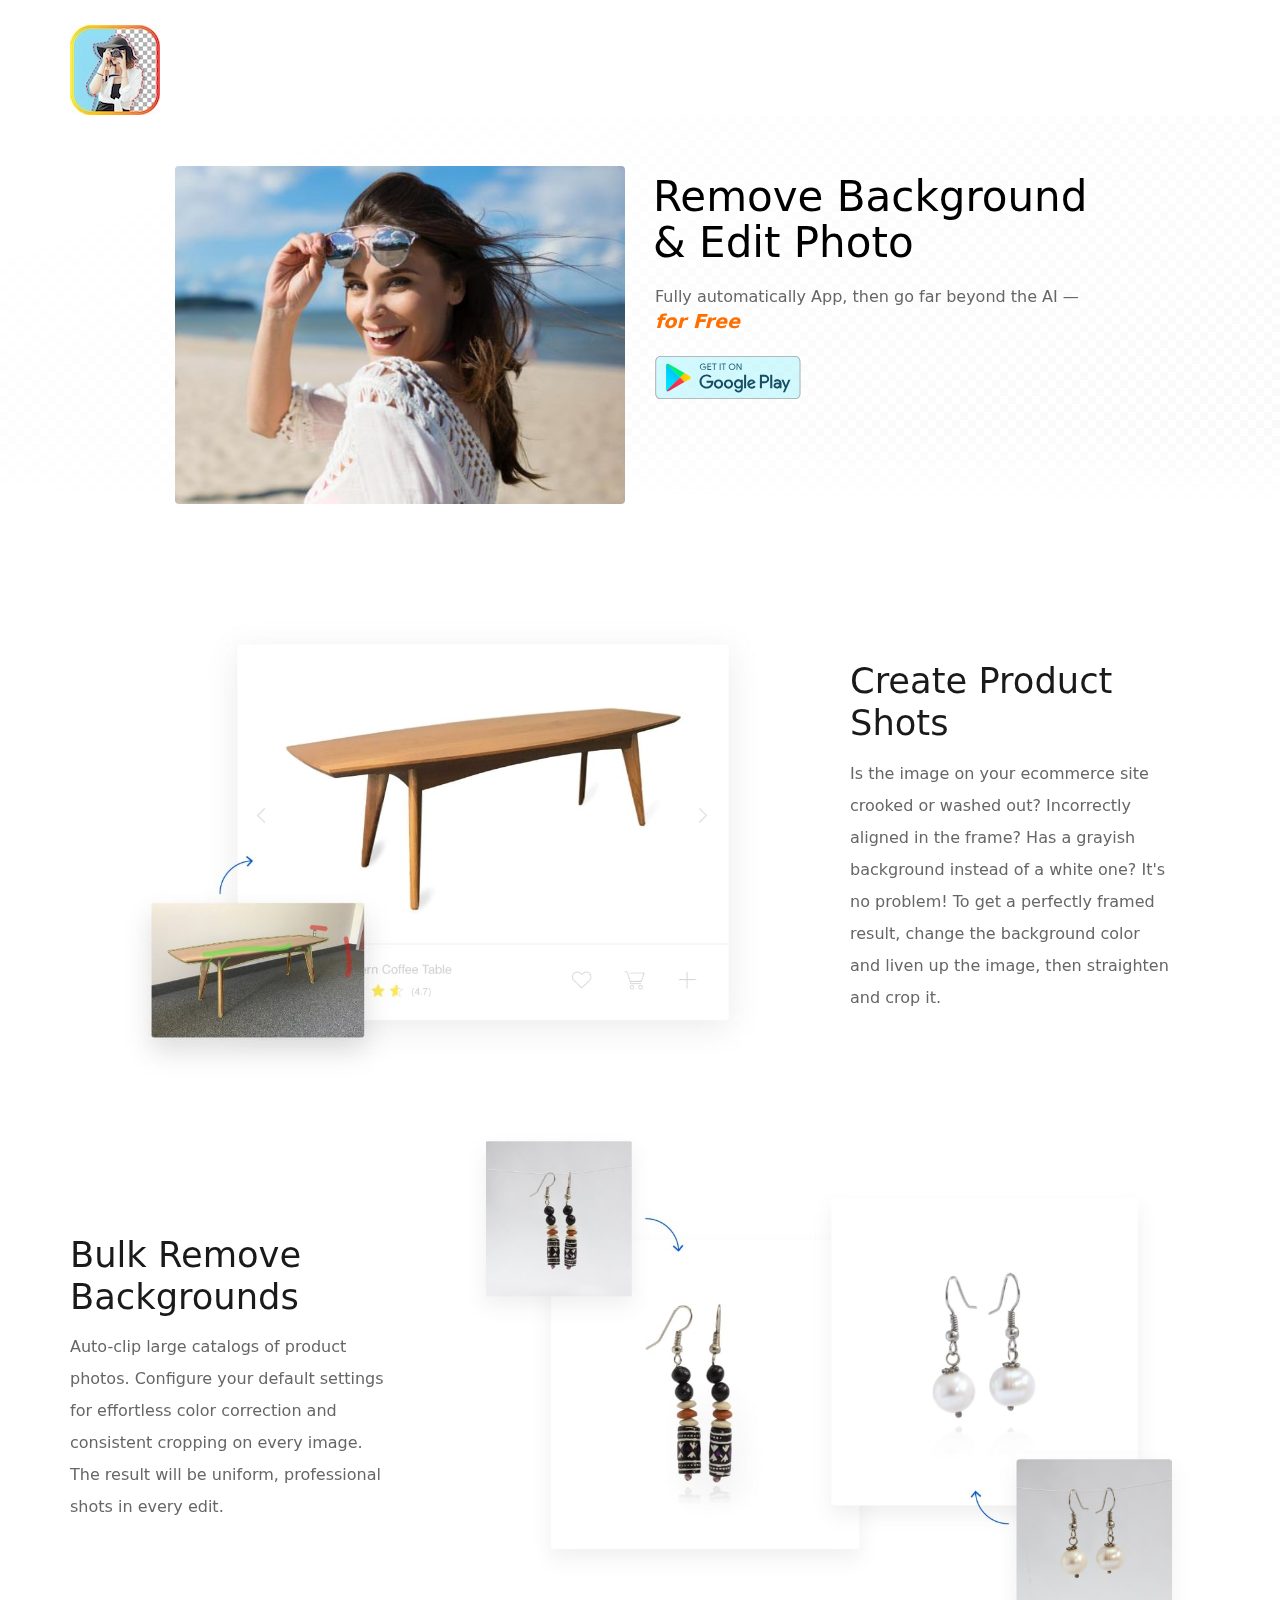
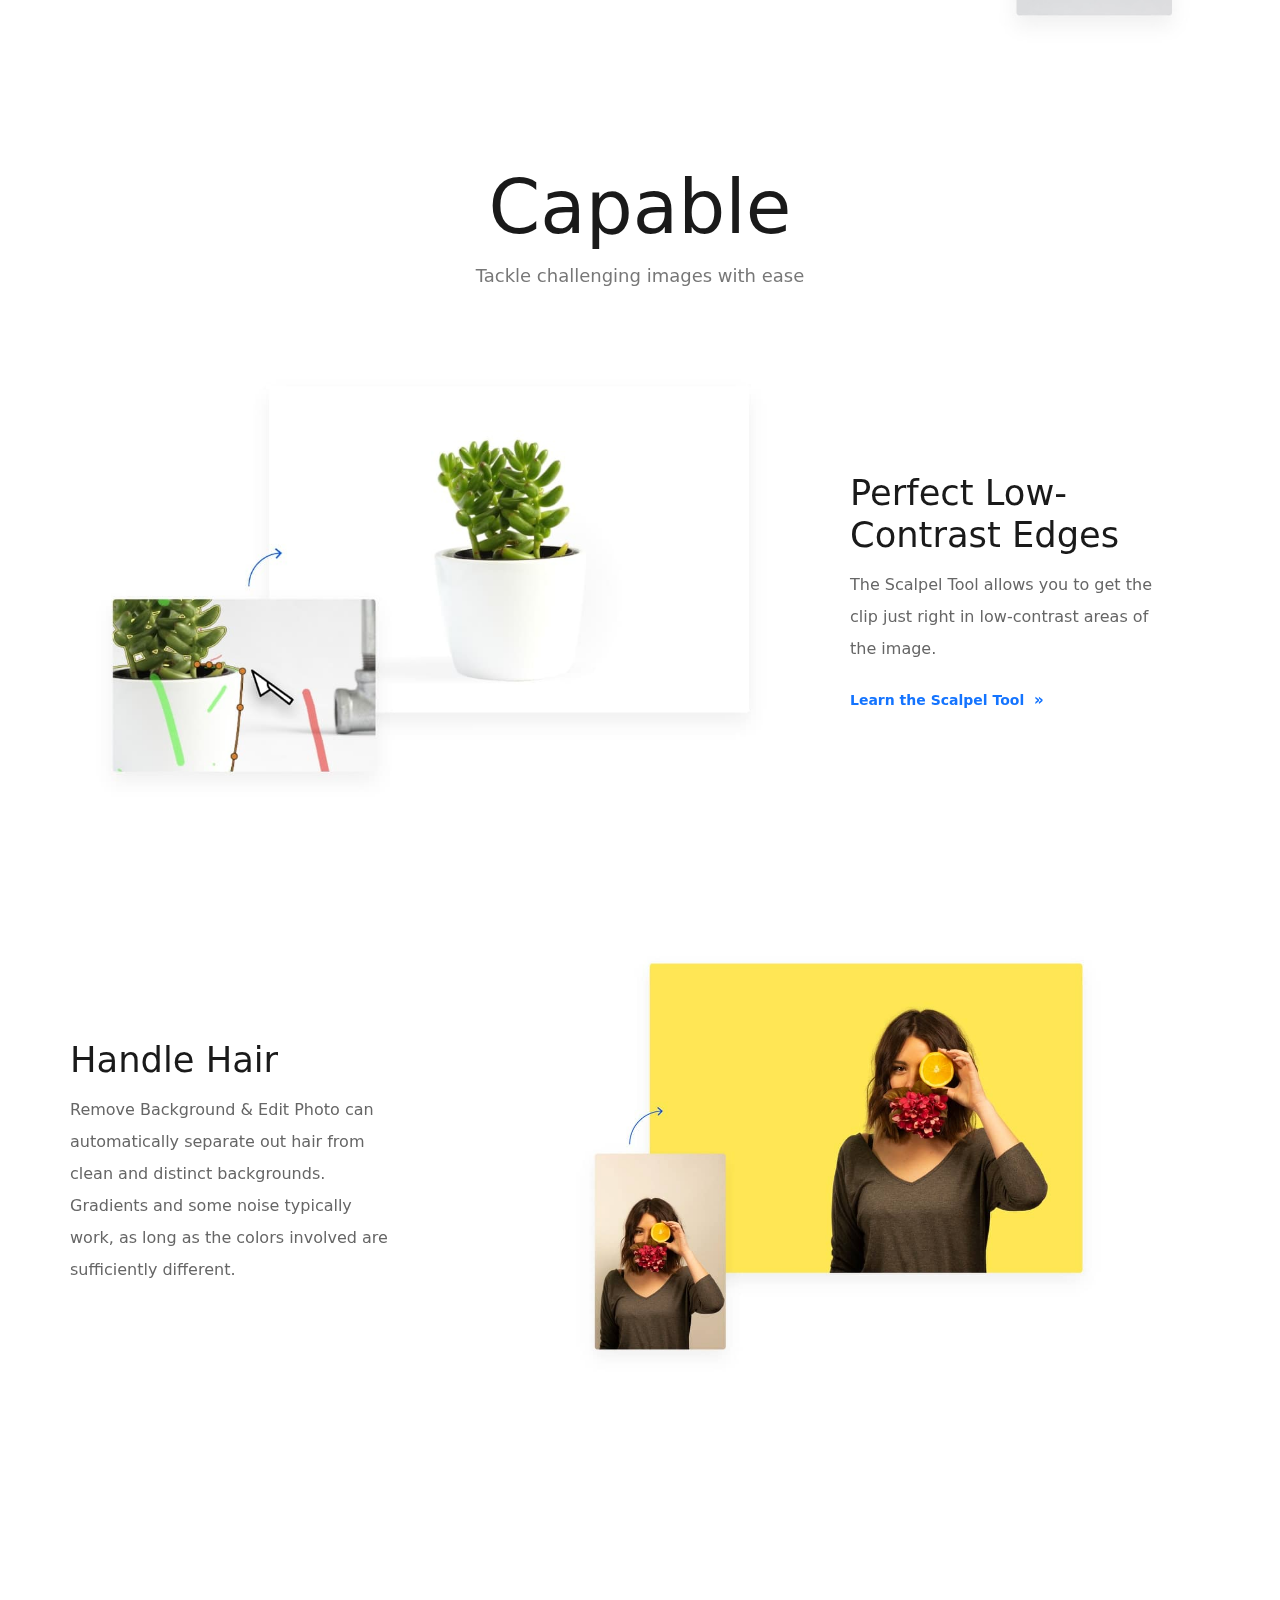
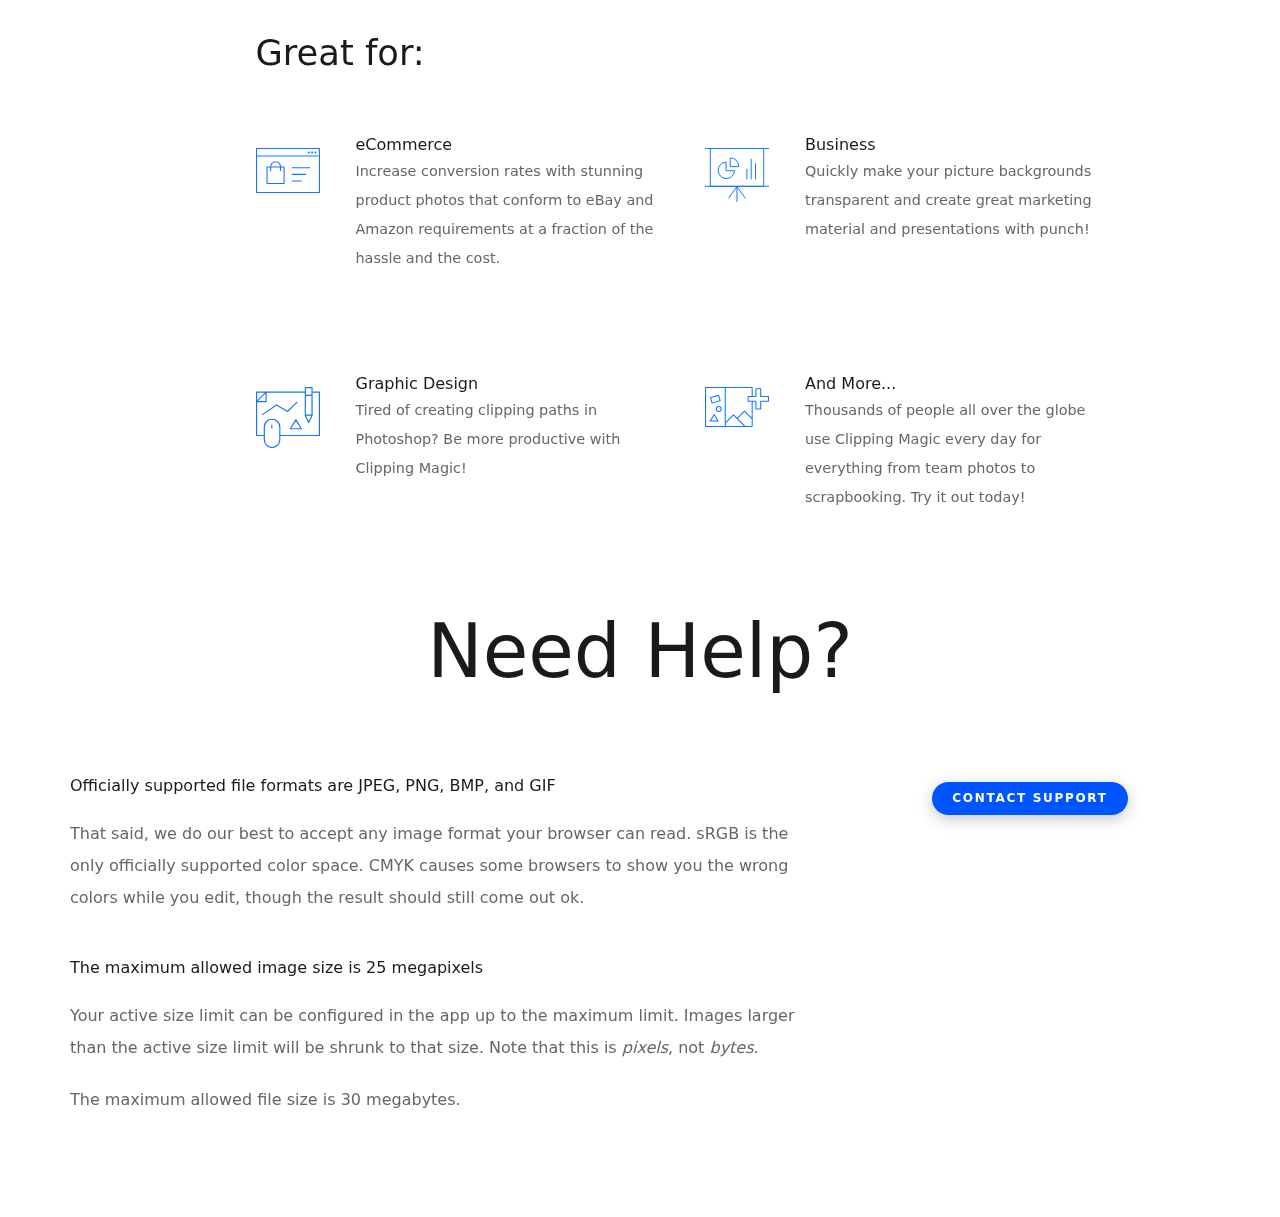
==== index.html @ 2e558450 "Merge branch 'main' into develop" ====
<!DOCTYPE html>
<html lang='en'>

<head>
	<meta charset="utf-8">

	<link rel="stylesheet" type="text/css" href="p/assets/all_1f2a49bfbda01e47bc4203880d5a41eb.css">
	<script type="text/javascript">
		var __jqdeferred = []; function $(a) { __jqdeferred.push(a); }
	</script>

	<script type="text/javascript">
		var Globals = { "s3_url": "https:\/\/d5nunyagcicgy.cloudfront.net\/", "s3_backup_url": "https:\/\/s3.amazonaws.com\/fs.clippingmagic.com\/", "BackgroundColors": ["rgba(255,255,255,0.000000)", "rgba(255,255,255,1.000000)", "rgba(0,0,0,1.000000)", "rgba(153,61,61,1.000000)", "rgba(153,98,61,1.000000)", "rgba(153,135,61,1.000000)", "rgba(135,153,61,1.000000)", "rgba(61,153,61,1.000000)", "rgba(61,153,135,1.000000)", "rgba(61,134,153,1.000000)", "rgba(61,98,153,1.000000)", "rgba(98,61,153,1.000000)", "rgba(134,61,153,1.000000)", "rgba(160,160,160,1.000000)", "rgba(255,0,0,1.000000)", "rgba(255,102,0,1.000000)", "rgba(255,217,64,1.000000)", "rgba(195,239,16,1.000000)", "rgba(14,241,14,1.000000)", "rgba(9,246,199,1.000000)", "rgba(0,204,255,1.000000)", "rgba(0,102,255,1.000000)", "rgba(102,0,255,1.000000)", "rgba(204,0,255,1.000000)", "rgba(224,224,224,1.000000)", "rgba(255,192,192,1.000000)", "rgba(255,217,192,1.000000)", "rgba(255,245,207,1.000000)", "rgba(240,251,195,1.000000)", "rgba(195,251,195,1.000000)", "rgba(194,252,241,1.000000)", "rgba(192,242,255,1.000000)", "rgba(192,217,255,1.000000)", "rgba(217,192,255,1.000000)", "rgba(242,192,255,1.000000)"], "BackgroundColorInts": [16777215, -1, -16777216, -6734531, -6725059, -6715587, -7890627, -12740291, -12740217, -12745063, -12754279, -10338919, -7979623, -6250336, -65536, -39424, -9920, -3936496, -15798002, -16124217, -16724737, -16750849, -10092289, -3407617, -2039584, -16192, -9792, -2609, -984125, -3933245, -3998479, -4132097, -4138497, -2506497, -868097], "Bulk": { "isUpload": false, "isApi": false, "isApiSingle": false, "useStickySettings": false, "isClip": false, "isIframe": false, "ClipImages": [], "MinId": 0, "State": "" }, "targetOrigin": "*", "webWorkers": { "perspectiveshadow_js": "https:\/\/d5nunyagcicgy.cloudfront.net\/p\/assets\/m\/PerspectiveShadow.min_8ab0fe4a28194d8d3868f0c8b3b554b0.js" }, "isDev": false, "NumPuntsWhenWorkersBusy": 2 };
	</script>
	<script src="p/assets/all_dda8fb3cdf0923692be6dd7fbccc2e03.js" type="text/javascript" defer></script>
	<script src="p/assets/m/Main.min_8d4bcfd6e57577e8a3ba4b0878e66bfa.js" type="text/javascript" defer></script>
	<link rel="icon" type="image/x-icon" href="p/assets/images/LogoCompany.png">	
	<meta http-equiv="X-UA-Compatible" content="IE=edge">
	<meta name="viewport" content="width=device-width, initial-scale=1">
	<meta name="apple-mobile-web-app-capable" content="yes">
	<meta name="mobile-web-app-capable" content="yes">
	<meta name="apple-mobile-web-app-status-bar-style" content="black-translucent">
	<meta name="apple-mobile-web-app-title" content="Remove Background & Edit Photo">
	


	<meta name="p:domain_verify" content="cc652cf49ce1943550001c7b7cfe2652">
	<script type="text/javascript">
		(function (i, s, o, g, r, a, m) {
			i['GoogleAnalyticsObject'] = r; i[r] = i[r] || function () {
				(i[r].q = i[r].q || []).push(arguments)
			}, i[r].l = 1 * new Date(); a = s.createElement(o),
				m = s.getElementsByTagName(o)[0]; a.async = 1; a.src = g; m.parentNode.insertBefore(a, m)
		})(window, document, 'script', '//www.google-analytics.com/analytics.js', 'ga');

		ga('create', 'UA-1558567-13', 'auto');
		ga('set', 'anonymizeIp', true); ga('send', 'pageview'); 
	</script>

	<script type="text/javascript">
		var GlobalsEx = { "stickySettings": "", "defaultBulkDownloadMode": "BulkDownloadModeSingle", "hasCreditsLeft": false, "Bulk_isAllowed": false, "showTutorial": true, "showGuides": true, "hasSavedMask": false, "hideBottomToolbar": false }; var I18nPhrases = { "Enable": "Enable", "Failed to send message to worker.": "Failed to send message to worker.", "{0} object": "{0} object", "Unable to connect to the worker. Is your firewall or proxy blocking WebSockets?": "Unable to connect to the worker. Is your firewall or proxy blocking WebSockets?", "Bottom": "Bottom", "Terribly sorry, but your browser appears to be missing key feature(s) required to use this website:": "Terribly sorry, but your browser appears to be missing key feature(s) required to use this website:", "On": "On", "Lossy": "Lossy", "levels adjusted": "levels adjusted", "Pasted something that wasn't an image or URL?": "Pasted something that wasn't an image or URL?", "opaque background": "opaque background", "Unsupported Browser": "Unsupported Browser", "Failed to parse JSON response.": "Failed to parse JSON response.", "locked aspect ratio: {0}": "locked aspect ratio: {0}", "Dropped a non-file input": "Dropped a non-file input", "Unknown image - it may have been deleted, or you may not have the necessary credentials to access it": "Unknown image - it may have been deleted, or you may not have the necessary credentials to access it", "Disable": "Disable", "quality level {0}": "quality level {0}", "Please log in to copy\/paste masks.": "Please log in to copy\/paste masks.", "fit to result": "fit to result", "Please try the latest version of one of these browsers instead: <b>{0}, {1}, {2}, {3}<\/b>.": "Please try the latest version of one of these browsers instead: <b>{0}, {1}, {2}, {3}<\/b>.", "Already queued, ignored": "Already queued, ignored", "Pixels": "Pixels", "Auto": "Auto", "Rename image to:": "Rename image to:", "Small": "Small", "Error": "Error", "{0} margin": "{0} margin", "Please try again, or try another image.": "Please try again, or try another image.", "Couldn't read the file": "Couldn't read the file", "Large": "Large", "Uploading...": "Uploading...", "Off": "Off", "Enabled": "Enabled", "white balance": "white balance", "Failed to read image file with name: \"{0}\", and type: \"{1}\".": "Failed to read image file with name: \"{0}\", and type: \"{1}\".", "enabled": "enabled", "fixed size: {0}": "fixed size: {0}", "Ignore": "Ignore", "temperature": "temperature", "default color space": "default color space", "Retry": "Retry", "Top": "Top", "Uploading... {0}": "Uploading... {0}", "{0} ({1})": "{0} ({1})", "Unchanged": "Unchanged", "Paste should work in at least Chrome, Firefox, and Microsoft Edge.": "Paste should work in at least Chrome, Firefox, and Microsoft Edge.", "There are unsaved changes.": "There are unsaved changes.", "Picked a non-file input": "Picked a non-file input", "Please enter the image URL to upload:": "Please enter the image URL to upload:", "lossy optimization": "lossy optimization", "Unexpected worker disconnection.": "Unexpected worker disconnection.", "Failed to fetch \"{0}\"": "Failed to fetch \"{0}\"", "levels not adjusted": "levels not adjusted", "Unconstrained": "Unconstrained", "color cast removal": "color cast removal", "color space": "color space", "rotated {0}&deg;": "rotated {0}&deg;", "Please subscribe to a Bulk Clipping plan first, thanks!": "Please subscribe to a Bulk Clipping plan first, thanks!", "Original + Marks": "Original + Marks", "Aspect Ratio": "Aspect Ratio", "Download server closed connection prematurely.": "Download server closed connection prematurely.", "{0} enabled": "{0} enabled", "{0} disabled": "{0} disabled", "Ok": "Ok", "no oval shadows": "no oval shadows", "Medium": "Medium", "Workers overloaded. Additional workers are being spawned - they should be online in a couple of minutes.": "Workers overloaded. Additional workers are being spawned - they should be online in a couple of minutes.", "Terribly sorry, but the request failed.": "Terribly sorry, but the request failed.", "{0} blur radius": "{0} blur radius", "Terribly sorry, it seems like your browser doesn't fully support pasting of images yet?": "Terribly sorry, it seems like your browser doesn't fully support pasting of images yet?", "{0} height": "{0} height", "Uploading original image": "Uploading original image", "{0} offset": "{0} offset", "{0} opacity": "{0} opacity", "Terribly sorry, but an unrecoverable server error has occurred:": "Terribly sorry, but an unrecoverable server error has occurred:", "Retrying now...": "Retrying now...", "Tight": "Tight", "unconstrained": "unconstrained", "{0} opacity scale": "{0} opacity scale", "Smart": "Smart", "Uploading thumbnail": "Uploading thumbnail", "{0} \/ {1} left": "{0} \/ {1} left", "Connect to worker": "Connect to worker", "manual crop": "manual crop", "Storing Copied Mask": "Storing Copied Mask", "Pending...": "Pending...", "Sorry, failed to save your sticky settings:": "Sorry, failed to save your sticky settings:", "{0} {0,plural,one{megapixel}other{megapixels}}": "{0} {0,plural,one{megapixel}other{megapixels}}", "None": "None", "Target Size": "Target Size", "not web optimized": "not web optimized", "disabled": "disabled", "Lossless": "Lossless", "transparent background": "transparent background", "Saving edits": "Saving edits", "default DPI": "default DPI", "Pad": "Pad", "1 oval shadow": "1 oval shadow", "Fixed": "Fixed", "oval shadows": "oval shadows", "Result": "Result", "Result (PNG)": "Result (PNG)", "Timeout or worker termination": "Timeout or worker termination", "Please verify your network connection.": "Please verify your network connection.", "Result (JPEG)": "Result (JPEG)", "Custom": "Custom", "{0} shadows": "{0} shadows", "lossless optimization": "lossless optimization", "{0} alignment": "{0} alignment", "Local": "Local", "Failed to connect to the server.": "Failed to connect to the server.", "Retrying in {0} {0,plural,one{second}other{seconds}}...": "Retrying in {0} {0,plural,one{second}other{seconds}}...", "Task": "Task", "{0} blur scale": "{0} blur scale", "Middle": "Middle", "Please pick a file smaller than {0} {0,plural,one{byte}other{bytes}}.": "Please pick a file smaller than {0} {0,plural,one{byte}other{bytes}}.", "Preview": "Preview", "Percent": "Percent", "The file is too large to upload.": "The file is too large to upload.", "Pasted a non-file input": "Pasted a non-file input", "Please try again and let us know if the error persists!": "Please try again and let us know if the error persists!", "Duplicate": "Duplicate", "web optimized": "web optimized", "Original": "Original" };
	</script>
	<title>Remove Background & Edit Photo</title>
	<meta name="description"
		content="Remove background from image 100% automatically — Smart Clip Editor — Crop, rotate, fix colors, add shadows &amp; reflections — for Free">
	<link rel="alternate" hreflang="en" href="">
	<link rel="alternate" hreflang="de" href="https://de.clippingmagic.com/">
	<link rel="alternate" hreflang="es" href="https://es.clippingmagic.com/">
	<link rel="alternate" hreflang="fr" href="https://fr.clippingmagic.com/">
	<link rel="alternate" hreflang="hi" href="https://hi.clippingmagic.com/">
	<link rel="alternate" hreflang="id" href="https://id.clippingmagic.com/">
	<link rel="alternate" hreflang="it" href="https://it.clippingmagic.com/">
	<link rel="alternate" hreflang="ja" href="https://ja.clippingmagic.com/">
	<link rel="alternate" hreflang="ko" href="https://ko.clippingmagic.com/">
	<link rel="alternate" hreflang="pl" href="https://pl.clippingmagic.com/">
	<link rel="alternate" hreflang="pt" href="https://pt.clippingmagic.com/">
	<link rel="alternate" hreflang="ru" href="https://ru.clippingmagic.com/">
	<link rel="alternate" hreflang="th" href="https://th.clippingmagic.com/">
	<link rel="alternate" hreflang="tr" href="https://tr.clippingmagic.com/">
	<link rel="alternate" hreflang="vi" href="https://vi.clippingmagic.com/">
	<link rel="alternate" hreflang="zh-Hans" href="https://zh.clippingmagic.com/">
	<link rel="alternate" hreflang="zh-Hant" href="https://tw.clippingmagic.com/">
	<script type="text/javascript">
		var GlobalsShared = { "locale": "en-US", "localeQueryParameter": "lc" };
	</script>
	<!-- clipper-->
</head>

<body id="main">
		<nav class="ClipperNav-nav_container">
		
		<div class="container">
			<div class="ClipperNav-top_container">
				<div class="ClipperNav-nav_chunk">
					<img src="/p/assets/images/unnamed.webp" href="" >
						
						
						<div class="Brand-LogoType-text">
							<span>Remove Background </span>&<span> Edit Photo</span>
						</div>
					</a>
				</div>
			
			</div>
			
		</div>
	</nav>
	<div class="top-section">
		<div class="container">

			<div class="row">
				<div class="col-md-12">
					<div class="alert alert-danger" style="display:none;" id="modernizr-alert">
					</div>
				</div>
			</div>
		</div>
	</div>

	<div class="top_pitch_section">
		<div class="container">
			<div class="row top_pitch_section_container">
				<div class="col-md-6">
					<div style="position: relative; border-radius: 4px; overflow: hidden;">

						<div class="responsiveImageContainer" style="padding-bottom: 75%;">
							<img src="external_assets/hero_examples/hair_beach_v391182663/result.jpeg" importance="high"
								decode="async" alt="Example of clipped image">
						</div>

						<div class="responsiveImageContainer fade-in"
							style="width: 100%; position: absolute; top: 0; left: 0; padding-bottom: 75%;"
							id="TopAnimationImage">
							<img src="external_assets/hero_examples/hair_beach_v391182663/original.jpeg"
								importance="high" decode="async" alt="Example of original image">
						</div>
					</div>
				</div>
				<div class="col-md-6">
					<div>
						<h1 class="main_title">Remove Background & Edit Photo</h1>
						<p class="main_subtitle">Fully automatically App, then go far beyond the AI — <span
								class="for_free">for Free</span></p>
					</div>
					<div>
						<div id="buttons">
							<a
							  id="download"
							  target="_blank"
							  href="https://play.google.com/store/apps/details?id=com.removebg.backgroundchange2021"
							>
							  <img alt="Download it on google play" src="/p/assets/images/getItOnGooglePlay.svg"
							/></a>
							
						  </div>
						<!-- <div class="MainUploadTarget-container MainUploadTarget-jsNotInitializedYet">
							<div class="MainUploadTarget-drop_plus_button">
								<div class="MainUploadTarget-drop_target_container">
									<div class="FileInput-click_to_upload app_starter MainUploadTarget-drop_target">
										<span>
											Drag Image Here
										</span>
									</div>
								</div>
								<div class="MainUploadTarget-upload_button">
									<button class="FileInput-click_to_upload app_starter btn">

										<img src="data:image/svg+xml,%3Csvg%20xmlns%3D%22http%3A%2F%2Fwww.w3.org%2F2000%2Fsvg%22%20viewBox%3D%220%200%2019.82%2021.34%22%3E%3Cg%20fill%3D%22%23fff%22%20opacity%3D%220.75%22%3E%3Cpath%20d%3D%22M19.32%2C20.34H.5a.5.5%2C0%2C0%2C0%2C0%2C1H19.32a.5.5%2C0%2C0%2C0%2C0-1Z%22%2F%3E%3Cpath%20d%3D%22M1.62%2C9.7%2C9.41%2C1.91V16.05a.5.5%2C0%2C0%2C0%2C1%2C0V1.91L18.19%2C9.7a.51.51%2C0%2C0%2C0%2C.36.15.49.49%2C0%2C0%2C0%2C.35-.15.5.5%2C0%2C0%2C0%2C0-.71l-9-9-9%2C9a.5.5%2C0%2C0%2C0%2C0%2C.71A.48.48%2C0%2C0%2C0%2C1.62%2C9.7Z%22%2F%3E%3C%2Fg%3E%3C%2Fsvg%3E"
											importance="low" decode="async" loading="lazy" alt="Upload icon"
											style="width: 20px; margin: 0 20px;">
										<span class="hidden-xs">
											Upload Image
										</span>
										<span class="visible-xs-inline">Upload Image to Start!</span>
									</button>
								</div>
							</div>
							<div class="MainUploadTarget-paste_target">
								<span class="MainUploadTarget-upload_option hidden-xs"><span
										class="MainUploadTarget-upload_options_spacer_text">or paste image or <a
											class="FileInput-UploadFromWeb-show_dialog">URL</a></span>
									<div class="MainUploadTarget-paste_buttons"><span
											class="MainUploadTarget-border_key MainUploadTarget-ctl_key">&nbsp;Cmd&nbsp;</span><span
											class="MainUploadTarget-border_key_plus">+</span><span
											class="MainUploadTarget-border_key MainUploadTarget-v_key">&nbsp;V&nbsp;</span>
										<div class="MainUploadTarget-paste_finish"><span
												class="MainUploadTarget-upload_options_spacer_text MainUploadTarget-pasted_text">pasted</span>
										</div>
									</div>
								</span>
							</div>
							<div class="MainUploadTarget-mouseCatcher"></div>
						</div> -->
						<div style="height: 0; width: 0; overflow: hidden;">
							<label style="position: absolute; left: 0; top: 0; z-index: -10000;">
								<span class="noselect" style="color: transparent;">File Picker</span>
								<input type="file" accept="image/*" id="FileInput-Field" style="display: none;">
							</label>
						</div>
					</div>
				</div>
			</div>
		</div>
	</div>
	<div class="container">
	</div>

	

	<div class="container">
		<div class="V2-fpSection">
			<div class="row">
				<div class="col-md-12">
					
					<div class="row V2-fpSubRow">
						<div class="col-md-8">
							<div class="V2-fpGraphic">

								<div class="responsiveImageContainer" style="padding-bottom: 64.474%;">
									<img src="p/assets/images/product-shots-that-pop_V2_31ffba493414a6b9ede1f5b59e267072.jpg"
										importance="low" decode="async" loading="lazy"
										alt="Before and after clipping a photo of a side table">
								</div>
							</div>
						</div>
						<div class="col-md-4">

							<div class="V2-Reason-chunk">
								<h3 class="V2-Reason-title">Create Product Shots</h3>
								<p class="V2-Reason-blurb">
									Is the image on your ecommerce site crooked or washed out? Incorrectly aligned in the frame? 
									Has a grayish background instead of a white one? It's no problem! To get a perfectly framed result, 
									change the background color and liven up the image, then straighten and crop it.
								</p>
							</div>
						</div>
					</div>
					<div class="row V2-fpSubRow">
						<div class="col-md-4">

							<div class="V2-Reason-chunk">
								<h3 class="V2-Reason-title">Bulk Remove Backgrounds</h3>
								<p class="V2-Reason-blurb">
									Auto-clip large catalogs of product photos. Configure your default settings for
									effortless color correction and consistent cropping on every image. The result will
									be uniform, professional shots in every edit.
								</p>
							</div>
						</div>
						<div class="col-md-8">
							<div class="V2-fpGraphic">

								<div class="responsiveImageContainer" style="padding-bottom: 72.018%;">
									<img src="p/assets/images/large-catalogs_V2_1b36465bbedc3707ecfcd94e00cf12d1.jpg"
										importance="low" decode="async" loading="lazy"
										alt="Background removal of multiple images of earrings">
								</div>
							</div>
						</div>
					</div>
					
				</div>
			</div>
		</div>
	</div>

	<div class="container">
		<div class="V2-fpSection">
			<div class="row">
				<div class="col-md-12">
					<div class="page-header">
						<h2 class="h1" id="capable">
							Capable <small>Tackle challenging images with ease</small>
						</h2>
					</div>
					<div class="row V2-fpSubRow">
						<div class="col-md-8">
							<div class="V2-fpGraphic">

								<div class="responsiveImageContainer" style="padding-bottom: 65.175%;">
									<img src="p/assets/images/clipping-path-point-editing_V2_1c851c654658cd5efbf101a7fd056bcc.jpg"
										importance="low" decode="async" loading="lazy"
										alt="Using the scalpel tool to remove the background">
								</div>
							</div>
						</div>
						<div class="col-md-4">

							<div class="V2-Reason-chunk">
								<h3 class="V2-Reason-title">Perfect Low-Contrast Edges</h3>
								<p class="V2-Reason-blurb">
									The Scalpel Tool allows you to get the clip just right in low-contrast areas of the
									image.
								</p>
								<a href="tutorials/scalpel" class="cta_link">
									Learn the Scalpel Tool&nbsp;<span>»</span>
								</a>
							</div>
						</div>
					</div>
					<div class="row V2-fpSubRow">
						<div class="col-md-4">

							<div class="V2-Reason-chunk">
								<h3 class="V2-Reason-title">Handle Hair</h3>
								<p class="V2-Reason-blurb">
									Remove Background & Edit Photo can automatically separate out hair from clean and distinct
									backgrounds. Gradients and some noise typically work, as long as the colors involved
									are sufficiently different.
								</p>
								
							</div>
						</div>
						<div class="col-md-8">
							<div class="V2-fpGraphic">

								<div class="responsiveImageContainer" style="padding-bottom: 64.922%;">
									<img src="p/assets/images/hair-example_V2_23add3767401ee768acb0877a637d106.jpg"
										importance="low" decode="async" loading="lazy"
										alt="Removing the background of a person&#39;s hair">
								</div>
							</div>
						</div>
					</div>
				</div>
			</div>
		</div>
	</div>
	
	<div class="container">
		<div class="V2-AwesomeFor-main_container">
			<h3>Great for:</h3>
			<div class="row">
				<div class="col-md-6">

					<div class="V2-AwesomeFor-item">
						<img src="data:image/svg+xml,%3Csvg%20xmlns%3D%22http%3A%2F%2Fwww.w3.org%2F2000%2Fsvg%22%20viewBox%3D%220%200%2059.87%2041.59%22%3E%3Cdefs%3E%3Cstyle%3E.cls-1%2C.cls-2%7Bfill%3Anone%3Bstroke%3A%231474ff%7D.cls-1%7Bstroke-linejoin%3Around%7D.cls-2%7Bstroke-miterlimit%3A10%7D.cls-3%7Bfill%3A%231474ff%7D%3C%2Fstyle%3E%3C%2Fdefs%3E%3Cg%20id%3D%22Layer_2%22%20data-name%3D%22Layer%202%22%3E%3Cg%20id%3D%22Layer_1-2%22%20data-name%3D%22Layer%201%22%3E%3Cpath%20class%3D%22cls-1%22%20d%3D%22M.5.5h58.87v40.59H.5z%22%2F%3E%3Cpath%20class%3D%22cls-2%22%20d%3D%22M.5%207.33h58.08%22%2F%3E%3Ccircle%20class%3D%22cls-3%22%20cx%3D%2255.49%22%20cy%3D%224.09%22%20r%3D%22.94%22%2F%3E%3Ccircle%20class%3D%22cls-3%22%20cx%3D%2249.49%22%20cy%3D%224.09%22%20r%3D%22.94%22%2F%3E%3Ccircle%20class%3D%22cls-3%22%20cx%3D%2252.49%22%20cy%3D%224.09%22%20r%3D%22.94%22%2F%3E%3Cpath%20class%3D%22cls-1%22%20d%3D%22M10.32%2017.62h15.95v15.22H10.32z%22%2F%3E%3Cpath%20class%3D%22cls-2%22%20d%3D%22M13.69%2021.27v-4a4.62%204.62%200%200%201%204.61-4.61%204.62%204.62%200%200%201%204.6%204.61v4M33.39%2018.29h17.39M33.39%2024.4h13.39M33.39%2030.51h9.39%22%2F%3E%3C%2Fg%3E%3C%2Fg%3E%3C%2Fsvg%3E"
							importance="low" decode="async" loading="lazy" class="V2-AwesomeFor-icon" alt="eCommerce">
						<div class="V2-AwesomeFor-text">
							<h4 class="h5">eCommerce</h4>
							<p>Increase conversion rates with stunning product photos that conform to eBay and Amazon
								requirements at a fraction of the hassle and the cost.</p>
						</div>
					</div>
				</div>
				<div class="col-md-6">

					<div class="V2-AwesomeFor-item">
						<img src="data:image/svg+xml,%3Csvg%20xmlns%3D%22http%3A%2F%2Fwww.w3.org%2F2000%2Fsvg%22%20viewBox%3D%220%200%2064.91%2054.45%22%3E%3Cdefs%3E%3Cstyle%3E.cls-1%2C.cls-2%7Bfill%3Anone%3Bstroke%3A%231474ff%3B%7D.cls-1%7Bstroke-linejoin%3Around%3B%7D.cls-2%7Bstroke-miterlimit%3A10%3B%7D%3C%2Fstyle%3E%3C%2Fdefs%3E%3Ctitle%3Eicon-business%3C%2Ftitle%3E%3Cg%20id%3D%22Layer_2%22%20data-name%3D%22Layer%202%22%3E%3Cg%20id%3D%22Layer_1-2%22%20data-name%3D%22Layer%201%22%3E%3Crect%20class%3D%22cls-1%22%20x%3D%225.39%22%20y%3D%220.5%22%20width%3D%2254.13%22%20height%3D%2238.12%22%2F%3E%3Cline%20class%3D%22cls-1%22%20y1%3D%220.5%22%20x2%3D%2264.91%22%20y2%3D%220.5%22%2F%3E%3Cline%20class%3D%22cls-1%22%20y1%3D%2238.64%22%20x2%3D%2264.91%22%20y2%3D%2238.64%22%2F%3E%3Cline%20class%3D%22cls-1%22%20x1%3D%2232.34%22%20y1%3D%2239%22%20x2%3D%2223.94%22%20y2%3D%2250.52%22%2F%3E%3Cline%20class%3D%22cls-1%22%20x1%3D%2232.57%22%20y1%3D%2239.23%22%20x2%3D%2240.98%22%20y2%3D%2250.75%22%2F%3E%3Cline%20class%3D%22cls-1%22%20x1%3D%2232.43%22%20y1%3D%2238.95%22%20x2%3D%2232.43%22%20y2%3D%2254.45%22%2F%3E%3Cpath%20class%3D%22cls-2%22%20d%3D%22M21.43%2C14.23A8.33%2C8.33%2C0%2C1%2C0%2C30%2C23H21.43Z%22%2F%3E%3Cpath%20class%3D%22cls-2%22%20d%3D%22M25.86%2C10l-.26%2C0v8.78h8.57c0-.15%2C0-.3%2C0-.46A8.35%2C8.35%2C0%2C0%2C0%2C25.86%2C10Z%22%2F%3E%3Cline%20class%3D%22cls-2%22%20x1%3D%2242.51%22%20y1%3D%2220.9%22%20x2%3D%2242.51%22%20y2%3D%2231.54%22%2F%3E%3Cline%20class%3D%22cls-2%22%20x1%3D%2246.86%22%20y1%3D%2210.93%22%20x2%3D%2246.86%22%20y2%3D%2231.54%22%2F%3E%3Cline%20class%3D%22cls-2%22%20x1%3D%2251.21%22%20y1%3D%2215.41%22%20x2%3D%2251.21%22%20y2%3D%2231.54%22%2F%3E%3C%2Fg%3E%3C%2Fg%3E%3C%2Fsvg%3E"
							importance="low" decode="async" loading="lazy" class="V2-AwesomeFor-icon" alt="Business">
						<div class="V2-AwesomeFor-text">
							<h4 class="h5">Business</h4>
							<p>Quickly make your picture backgrounds transparent and create great marketing material and
								presentations with punch! </p>
						</div>
					</div>
				</div>
			</div>
			<div class="row">
				<div class="col-md-6">

					<div class="V2-AwesomeFor-item">
						<img src="data:image/svg+xml,%3Csvg%20xmlns%3D%22http%3A%2F%2Fwww.w3.org%2F2000%2Fsvg%22%20viewBox%3D%220%200%2055.4%2052.8%22%3E%3Cdefs%3E%3Cstyle%3E.cls-1%2C.cls-2%7Bfill%3Anone%3Bstroke%3A%231474ff%3Bstroke-linejoin%3Around%7D.cls-2%7Bstroke-linecap%3Around%7D%3C%2Fstyle%3E%3C%2Fdefs%3E%3Cg%20id%3D%22Layer_2%22%20data-name%3D%22Layer%202%22%3E%3Cg%20id%3D%22Layer_1-2%22%20data-name%3D%22Layer%201%22%3E%3Cpath%20class%3D%22cls-1%22%20d%3D%22M48.7%204.5h6.2V42H20.7M6.8%2042H.5V4.5h41.9%22%2F%3E%3Cpath%20class%3D%22cls-1%22%20d%3D%22M45.6%2030.8l-2.9-6.2V.5h5.8v24.1l-2.9%206.2zM42.3%2024.4h6.2M42.8%207.3h5.6%22%2F%3E%3Crect%20class%3D%22cls-1%22%20x%3D%227.2%22%20y%3D%2227.9%22%20width%3D%2213.41%22%20height%3D%2224.44%22%20rx%3D%226.71%22%20ry%3D%226.71%22%2F%3E%3Cpath%20class%3D%22cls-2%22%20d%3D%22M13.7%2033v2.5M.5%2012.7h8.2V4.5L.5%2012.7zM5.5%2023.9l12.3-8.3%209.4%205.6%208.2-7.9M39.3%2036.1h-9.6l4.8-7.6%204.8%207.6z%22%2F%3E%3C%2Fg%3E%3C%2Fg%3E%3C%2Fsvg%3E"
							importance="low" decode="async" loading="lazy" class="V2-AwesomeFor-icon"
							alt="Graphic Design">
						<div class="V2-AwesomeFor-text">
							<h4 class="h5">Graphic Design</h4>
							<p>Tired of creating clipping paths in Photoshop? Be more productive with Clipping Magic!
							</p>
						</div>
					</div>
				</div>
				<div class="col-md-6">

					<div class="V2-AwesomeFor-item">
						<img src="data:image/svg+xml,%3Csvg%20xmlns%3D%22http%3A%2F%2Fwww.w3.org%2F2000%2Fsvg%22%20viewBox%3D%220%200%2061.32%2038.52%22%3E%3Cdefs%3E%3Cstyle%3E.cls-1%7Bfill%3Anone%3Bstroke%3A%231474ff%3Bstroke-linejoin%3Around%7D%3C%2Fstyle%3E%3C%2Fdefs%3E%3Cg%20id%3D%22Layer_2%22%20data-name%3D%22Layer%202%22%3E%3Cg%20id%3D%22Layer_1-2%22%20data-name%3D%22Layer%201%22%3E%3Cpath%20class%3D%22cls-1%22%20d%3D%22M45.19%2013.72v24.3H.5V.5h44.69v8.54%22%2F%3E%3Cpath%20class%3D%22cls-1%22%20d%3D%22M60.82%209.11h-7.46V1.66h-4.58v7.45h-7.45v4.59h7.45v7.45h4.58V13.7h7.46V9.11zM19.4.67v37.48M19.34%2034.71l7.88-7.89%2010.86%2010.87M30.81%2030.26l7.01-7.01%207.22%207.22%22%2F%3E%3Cpath%20class%3D%22cls-1%22%20transform%3D%22rotate%28-16.93%209.933%2011.712%29%22%20d%3D%22M5.89%209.07h8.08v5.3H5.89z%22%2F%3E%3Ccircle%20class%3D%22cls-1%22%20cx%3D%2213.17%22%20cy%3D%2221.26%22%20r%3D%222.38%22%2F%3E%3Cpath%20class%3D%22cls-1%22%20d%3D%22M12.61%2032.79H4.96l3.83-6.23%203.82%206.23z%22%2F%3E%3C%2Fg%3E%3C%2Fg%3E%3C%2Fsvg%3E"
							importance="low" decode="async" loading="lazy" class="V2-AwesomeFor-icon" alt="And More...">
						<div class="V2-AwesomeFor-text">
							<h4 class="h5">And More...</h4>
							<p>Thousands of people all over the globe use Clipping Magic every day for everything from
								team photos to scrapbooking. Try it out today!</p>
						</div>
					</div>
				</div>
			</div>
		</div>
	</div>


	

	

	<div class="container">
		<div class="V2-fpSection">
			<div class="row">
				<div class="col-md-12">
					<div class="page-header">
						<h2 class="h1" id="need-help?">
							Need Help? 
						</h2>
					</div>
					<div class="row">
						<div class="col-md-8">
							<div>
								<h3 class="h5" style="margin: 42px 0 20px;">
									Officially supported file formats are JPEG, PNG, BMP, and GIF
								</h3>
								<p>
									That said, we do our best to accept any image format your browser can read. sRGB is
									the only officially supported color space. CMYK causes some browsers to show you the
									wrong colors while you edit, though the result should still come out ok.
								</p>
							</div>
							<div>
								<h3 class="h5" style="margin: 42px 0 20px;">
									The maximum allowed image size is 25 megapixels
								</h3>
								<p>
									Your active size limit can be configured in the app up to the maximum limit. Images
									larger than the active size limit will be shrunk to that size. Note that this is
									<i>pixels</i>, not <i>bytes</i>.
								</p>
								<p>
									The maximum allowed file size is 30 megabytes.
								</p>
							</div>
							
						</div>
						<div class="col-md-4">
							<div style="margin-top: 50px;">
								<a href="https://lutech.vn/" class="c bttn bttn_dark">Contact Support</a>
							</div>
						</div>
					</div>
				</div>
			</div>
		</div>
	</div>

	<div class="modal" id="Signon-Dialog">
		<div class="modal-dialog modal-lg">
			<div class="modal-content">
				<div class="modal-header">
					<button data-dismiss="modal" class="close">
						&times;
					</button>
					<h3 id="Signon-Header"></h3>
				</div>
				<div class="modal-body" id="Signon-IframeContainer">
					<div id="Signon-LoadingIndicator">

						<img src="p/assets/merchant/loading-indicator_20295fd727fbc02635f3d8c947e54556.gif"
							importance="low" decode="async" loading="lazy" alt="loading indicator">
					</div>
				</div>
			</div>
		</div>
	</div>
	

	<div class="CmApp-Cat-isPhotoMode" id="AppOuterWrapper">
		<div class="noselect" id="AppWrapper" style="display: none; background: #fff;">
			<div class="app-sized app-mode" id="app">

				<div class="app-content-sized noselect" id="AppContent">
					<div class="canvas-view app-view-sized checkered_222 checkered_222_svg" id="AppView"></div>
					<div class="app-lightbox app-view-sized" style="display: none;" id="StartupLightbox-Outer">
						<div class="inverted hiddenAutoClipDisabled">
							<div class="tutorial_lightbox_section"
								style="top: 50px; left: 30px; margin-right: 100px; display: flex;">
								<svg font-family="sans-serif" xmlns:xlink="http://www.w3.org/1999/xlink" height="56px"
									font-style="normal" font-size="13" width="42px" xmlns="http://www.w3.org/2000/svg"
									font-weight="normal" version="1.1">
									<g stroke-width="4" class="svg-callout-arrow ">
										<path
											d="M38.68000000000001,53.0 Q6.180000000000007,50.5 13.680000000000007,3.0 M3.0,27.09 L13.680000000000007,3.0 L22.560000000000006,27.81" />
									</g>
								</svg>
								<div style="margin: 8px 3px;">
									<div class="nowrap tutorial_lightbox_item"><span
											class="yo-data-uri green-tool-no-arrow-icon-svg"
											style="width: 22px; vertical-align: text-bottom;"></span> Restore</div>
									<div class="nowrap tutorial_lightbox_item"><span
											class="yo-data-uri red-tool-no-arrow-icon-svg"
											style="width: 22px; vertical-align: text-bottom;"></span> Remove</div>
									<div class="nowrap tutorial_lightbox_item"><span
											class="yo-data-uri hair-tool-no-arrow-icon-svg"
											style="width: 22px; vertical-align: text-bottom;"></span> Hair</div>
								</div>
							</div>
							<div class="tutorial_lightbox_section down_pointing_arrow hidden_bottom_toolbar"
								style="bottom: 65px; left: 30px;">
								<div class="pull-left" style="position: relative; top: 14px; margin-right: 5px;">
									<svg font-family="sans-serif" xmlns:xlink="http://www.w3.org/1999/xlink"
										height="56px" font-style="normal" font-size="13" width="42px"
										xmlns="http://www.w3.org/2000/svg" font-weight="normal" version="1.1">
										<g stroke-width="4" class="svg-callout-arrow ">
											<path
												d="M38.68000000000001,3.0 Q6.180000000000007,5.5 13.680000000000007,53.0 M22.560000000000006,28.19 L13.680000000000007,53.0 L3.0,28.91" />
										</g>
									</svg>
								</div>
								Add shadows, fix colors, crop & more!
							</div>
						</div>
						<div tabindex="-1" class="modal" id="StartupLightbox-Id">
							<div class="modal-dialog StartupLightbox-content">
								<div class="modal-content" style="margin: 0 auto;">
									<div class="modal-body">
										<div class="c">
											<h3>Initializing</h3>
										</div>
										<table class="table">

											<tr>
												<td>
													<div class="progress">
														<div class="progress-bar" id="StartupLightbox-Uploading"
															style="width: 0;"></div>
													</div>
												</td>
												<td>Uploading</td>
											</tr>
											<tr>
												<td>
													<div class="progress">
														<div class="progress-bar" id="StartupLightbox-Initializing"
															style="width: 0;"></div>
													</div>
												</td>
												<td>Initializing</td>
											</tr>
										</table>
										<div style="margin: 0 auto; max-width: 1920px;">
											<video webkit-playsinline="webkit-playsinline" loop="loop"
												playsinline="playsinline" muted="muted" height="720" preload="none"
												class="video_green_styling video_player" width="1920"
												style="max-width: 100%; width: 1920px; height: auto;"
												id="StartupLightbox-video">
												<source src="external_assets/videos_v3/use-both-green-and-red.webm"
													type="video/webm">
												<source src="external_assets/videos_v3/use-both-green-and-red.mp4"
													type="video/mp4">
											</video>
										</div>
									</div>
								</div>
							</div>
						</div>
					</div>
					<div class="ImageMutationNotification alert alert-warning alert-dismissible"
						id="ImageResizeNotification" style="display: none;">
						<div data-dismiss="alert" class="close">
							<span>
								&times;
							</span>
						</div>
						<strong>Image was shrunk</strong>
						<p>
							You uploaded an image larger than your active size limit, so we had to shrink it to <span
								class="MaxNumMegapixels-display">4 megapixels</span>. You may configure your image size
							limit or enable Pre-Crop in the <a href="#"
								class="PreferencesDialog-openImportOptions alert-link">Input Options</a> dialog.
						</p>
					</div>
					<div class="inverted app-lightbox" style="display: none;" id="TutorialLightboxOuter">
						<div class="popover fade bottom in"
							style="z-index: 1039; position: fixed; top: 35px; right: 0; bottom: 50px; left: auto; width: 360px; max-width: none; display: none;"
							id="CmApp-Help-Popover">
							<div style="height: 100%; width: 100%; position: relative;">

								<div class="app-tutorial allowSelect" id="tab-tutorial">
									<table class="table Table-settings Table-settings_no_indent table-condensed">
										<thead>
											<th colspan="3">
												<div class="h4">
													<a target="tutorial" href="tutorials/photo-basics">Instructions
														<span class="glyphicon glyphicon-new-window"
															style="font-size: smaller;"> </span></a>
												</div>
											</th>
										</thead>
										<tbody>
											<tr>
												<td colspan="3" style="padding-left: 0; padding-right: 0;">

													<div class="clearfix" style="text-align: center;">
														<div class="clearfix">
															<div
																style="border: 1px solid #ddd; display: inline-block; white-space: nowrap;">
																<div class="yo-data-uri instructions-with-red-and-green-small-svg"
																	style="box-sizing: content-box; border-right: 2px solid #ddd;">
																</div>
																<div class="yo-data-uri checker-svg"
																	style="background-repeat: repeat; width: 150px; height: 100px; background-size: auto;">
																	<div
																		class="yo-data-uri instructions-object-only-small-svg">
																	</div>
																</div>
															</div>
														</div>
													</div>
												</td>
											</tr>
											<tr class="fg">
												<td class="fg r">Green</td>
												<td class="c">=</td>
												<td>
													<b>Keep</b>
												</td>
											</tr>
											<tr class="bg">
												<td class="bg r">Red</td>
												<td class="c">=</td>
												<td>
													<b>Remove</b>
												</td>
											</tr>
											<tr class="hair">
												<td class="r">Yellow</td>
												<td class="c">=</td>
												<td>
													<a target="tutorial" href="tutorials/hair">Hair <span
															class="glyphicon glyphicon-new-window"
															style="font-size: smaller;"> </span></a>
												</td>
											</tr>
											<tr class="eraser">
												<td class="eraser r">Unmarked</td>
												<td class="c">=</td>
												<td>
													<b>Algorithm decides</b>
												</td>
											</tr>
										</tbody>
									</table>
									<table class="table Table-settings table-hover table-condensed"
										style="white-space: nowrap;">
										<thead>
											<tr>
												<th> </th>
												<th colspan="3">
													<div class="h4">Shortcuts</div>
												</th>
											</tr>
										</thead>
										<tbody>

											<tr>
												<td> </td>
												<td>
													<span class="yo-data-uri red-tool-no-arrow-icon-svg"></span> <span
														class="yo-data-uri green-tool-no-arrow-icon-svg"></span>
												</td>
												<td style="white-space: normal; word-wrap: break-word;">
													Red / Green
												</td>
												<td>

													<span class="keys-key keys-light" style="font-size: 12px;">
														Space bar
													</span>
												</td>
											</tr>

											<tr>
												<td> </td>
												<td>
													<span class="yo-data-uri zoom-in-icon-svg"></span> <span
														class="yo-data-uri zoom-out-icon-svg"></span>
												</td>
												<td style="white-space: normal; word-wrap: break-word;">
													Zoom
												</td>
												<td>
													Mouse wheel
												</td>
											</tr>

											<tr>
												<td> </td>
												<td>
													<span class="yo-data-uri grab-open-tool-icon-svg"></span>
												</td>
												<td style="white-space: normal; word-wrap: break-word;">
													Quick Pan
												</td>
												<td>

													<span class="keys-key keys-light" style="font-size: 12px;">
														Shift
													</span>
												</td>
											</tr>

											<tr>
												<td> </td>
												<td>
													<span class="yo-data-uri erase-tool-icon-svg"></span>
												</td>
												<td style="white-space: normal; word-wrap: break-word;">
													Erase
												</td>
												<td>
													<span class="keys-key keys-light" style="font-size: 12px;">
														X
													</span>
												</td>
											</tr>

											<tr>
												<td> </td>
												<td>
													<span class="yo-data-uri grab-open-tool-icon-svg"></span>
												</td>
												<td style="white-space: normal; word-wrap: break-word;">
													Pan
												</td>
												<td>
													<span class="keys-key keys-light" style="font-size: 12px;">
														C
													</span>
												</td>
											</tr>

											<tr>
												<td> </td>
												<td>
													<span class="yo-data-uri hair-tool-no-arrow-icon-svg"></span>
												</td>
												<td style="white-space: normal; word-wrap: break-word;">
													<a target="tutorial" href="tutorials/hair">Hair <span
															class="glyphicon glyphicon-new-window"
															style="font-size: smaller;"> </span></a>
												</td>
												<td>
													<span class="keys-key keys-light" style="font-size: 12px;">
														V
													</span>
												</td>
											</tr>

											<tr>
												<td> </td>
												<td>
													<span class="yo-data-uri sword-tool-icon-svg"></span>
												</td>
												<td style="white-space: normal; word-wrap: break-word;">
													<a target="tutorial" href="tutorials/scalpel">Scalpel <span
															class="glyphicon glyphicon-new-window"
															style="font-size: smaller;"> </span></a>
												</td>
												<td>
													<span class="keys-key keys-light" style="font-size: 12px;">
														S
													</span>
												</td>
											</tr>

											<tr>
												<td> </td>
												<td>
													<span class="yo-data-uri undo-icon-svg"></span> <span
														class="yo-data-uri redo-icon-svg"></span>
												</td>
												<td style="white-space: normal; word-wrap: break-word;">
													Undo / Redo
												</td>
												<td>
													<span class="keys-key keys-light" style="font-size: 12px;">
														Z
													</span>
													/
													<span class="keys-key keys-light" style="font-size: 12px;">
														Y
													</span>
												</td>
											</tr>

											<tr>
												<td> </td>
												<td>
												</td>
												<td style="white-space: normal; word-wrap: break-word;">
													Smaller / Bigger Brush
												</td>
												<td>
													<span class="keys-key keys-light" style="font-size: 12px;">
														[
													</span>
													/
													<span class="keys-key keys-light" style="font-size: 12px;">
														]
													</span>
												</td>
											</tr>

											<tr>
												<td> </td>
												<td>
													<span class="yo-data-uri checker-svg"
														style="border: 1px solid #ddd; box-sizing: content-box;"></span>
													&hellip;
												</td>
												<td style="white-space: normal; word-wrap: break-word;">
													Cycle Background Color
												</td>
												<td>
													<span class="keys-key keys-light" style="font-size: 12px;">
														B
													</span>
												</td>
											</tr>

											<tr>
												<td> </td>
												<td>
													<span class="yo-data-uri rotate-counterclockwise-icon-svg"></span>
													<span class="yo-data-uri rotate-clockwise-icon-svg"></span>
												</td>
												<td style="white-space: normal; word-wrap: break-word;">
													Rotate Left / Right
												</td>
												<td>
													<span class="keys-key keys-light" style="font-size: 12px;">
														R
													</span>
													/
													<span class="keys-key keys-light" style="font-size: 12px;">
														T
													</span>
												</td>
											</tr>

											<tr>
												<td> </td>
												<td>
													<span
														class="yo-data-uri straighten-counterclockwise-icon-svg"></span>
													<span class="yo-data-uri straighten-clockwise-icon-svg"></span>
												</td>
												<td style="white-space: normal; word-wrap: break-word;">
													Straighten Left / Right
												</td>
												<td>

													<span class="keys-key keys-light" style="font-size: 12px;">
														Shift
													</span>
													+
													<span class="keys-key keys-light" style="font-size: 12px;">
														R
													</span>
													/
													<span class="keys-key keys-light" style="font-size: 12px;">
														T
													</span>
												</td>
											</tr>

											<tr>
												<td> </td>
												<td>
													<span class="yo-data-uri grab-open-tool-icon-svg"></span>
												</td>
												<td style="white-space: normal; word-wrap: break-word;">
													Pan
												</td>
												<td>
													<span class="keys-key keys-light" style="font-size: 12px;">
														&larr;
													</span>
													<span class="keys-key keys-light" style="font-size: 12px;">
														&uarr;
													</span>
													<span class="keys-key keys-light" style="font-size: 12px;">
														&darr;
													</span>
													<span class="keys-key keys-light" style="font-size: 12px;">
														&rarr;
													</span>
												</td>
											</tr>

											<tr>
												<td> </td>
												<td>
													<span class="yo-data-uri zoom-in-icon-svg"></span> <span
														class="yo-data-uri zoom-out-icon-svg"></span>
												</td>
												<td style="white-space: normal; word-wrap: break-word;">
													Zoom
												</td>
												<td>

													<span class="keys-key keys-light" style="font-size: 12px;">
														PgUp
													</span>

													<span class="keys-key keys-light" style="font-size: 12px;">
														PgDn
													</span>
												</td>
											</tr>

											<tr>
												<td> </td>
												<td>
													<span class="glyphicon glyphicon-chevron-left"> </span><span
														class="glyphicon glyphicon-chevron-right"> </span>
												</td>
												<td style="white-space: normal; word-wrap: break-word;">
													Review Contour
												</td>
												<td>
													<span class="keys-key keys-light" style="font-size: 12px;">
														D
													</span>
													/
													<span class="keys-key keys-light" style="font-size: 12px;">
														F
													</span>
												</td>
											</tr>

											<tr>
												<td> </td>
												<td>
													<span class="yo-data-uri view-panes-marks-svg"></span> <span
														class="yo-data-uri view-panes-both-svg"></span>
												</td>
												<td style="white-space: normal; word-wrap: break-word;">
													View Panes
												</td>
												<td>
													<span class="keys-key keys-light" style="font-size: 12px;">
														1
													</span>
													/
													<span class="keys-key keys-light" style="font-size: 12px;">
														2
													</span>
												</td>
											</tr>

											<tr>
												<td> </td>
												<td>
												</td>
												<td style="white-space: normal; word-wrap: break-word;">
													Show Preview
												</td>
												<td>
													<span class="keys-key keys-light" style="font-size: 12px;">
														W
													</span>
												</td>
											</tr>

											<tr>
												<td> </td>
												<td>
												</td>
												<td style="white-space: normal; word-wrap: break-word;">
													Show Original
												</td>
												<td>
													<span class="keys-key keys-light" style="font-size: 12px;">
														Q
													</span>
												</td>
											</tr>
										</tbody>
									</table>
									<div class="indentme">
										<p>
											<span class="yo-data-uri grab-open-tool-icon-svg"></span> Auto-pan over the
											preview.
										</p>
									</div>
									<div class="indentme">
										<p>
											<span class="yo-data-uri grab-open-tool-icon-svg"></span> Middle mouse
											button always pans.
										</p>
									</div>
								</div>
							</div>
						</div>
						<div id="TutorialLightboxInner">
							<div class="tutorial_lightbox_section"
								style="top: 50px; left: 30px; margin-right: 100px; display: flex;">
								<svg font-family="sans-serif" xmlns:xlink="http://www.w3.org/1999/xlink" height="56px"
									font-style="normal" font-size="13" width="42px" xmlns="http://www.w3.org/2000/svg"
									font-weight="normal" version="1.1">
									<g stroke-width="4" class="svg-callout-arrow ">
										<path
											d="M38.68000000000001,53.0 Q6.180000000000007,50.5 13.680000000000007,3.0 M3.0,27.09 L13.680000000000007,3.0 L22.560000000000006,27.81" />
									</g>
								</svg>
								<div style="margin: 8px 3px;">
									<div class="nowrap tutorial_lightbox_item"><span
											class="yo-data-uri green-tool-no-arrow-icon-svg"
											style="width: 22px; vertical-align: text-bottom;"></span> Restore</div>
									<div class="nowrap tutorial_lightbox_item"><span
											class="yo-data-uri red-tool-no-arrow-icon-svg"
											style="width: 22px; vertical-align: text-bottom;"></span> Remove</div>
									<div class="nowrap tutorial_lightbox_item"><span
											class="yo-data-uri hair-tool-no-arrow-icon-svg"
											style="width: 22px; vertical-align: text-bottom;"></span> Hair</div>
								</div>
							</div>
							<div class="tutorial_lightbox_section down_pointing_arrow hidden_bottom_toolbar"
								style="bottom: 65px; left: 30px;">
								<div class="pull-left" style="position: relative; top: 14px; margin-right: 5px;">
									<svg font-family="sans-serif" xmlns:xlink="http://www.w3.org/1999/xlink"
										height="56px" font-style="normal" font-size="13" width="42px"
										xmlns="http://www.w3.org/2000/svg" font-weight="normal" version="1.1">
										<g stroke-width="4" class="svg-callout-arrow ">
											<path
												d="M38.68000000000001,3.0 Q6.180000000000007,5.5 13.680000000000007,53.0 M22.560000000000006,28.19 L13.680000000000007,53.0 L3.0,28.91" />
										</g>
									</svg>
								</div>
								Add shadows, fix colors, crop & more!
							</div>
							<div class="c tutorial_lightbox_section" style="top: 25%; width: 100%;">
								<div style="margin: 0 auto; max-width: 1920px;">
									<video webkit-playsinline="webkit-playsinline" loop="loop" playsinline="playsinline"
										muted="muted" height="720" preload="none"
										class="video_green_styling video_player" width="1920"
										style="max-width: 100%; width: 1920px; height: auto;" id="video_green_lightbox">
										<source src="external_assets/videos_v3/use-both-green-and-red.webm"
											type="video/webm">
										<source src="external_assets/videos_v3/use-both-green-and-red.mp4"
											type="video/mp4">
									</video>
									<p>
										<button class="CmApp-Help-button app_bttn app_bttn_large app_bttn_orange"
											style="font-size: 17px; padding: 13px 26px; height: auto;">Got it!</button>
									</p>
								</div>
							</div>
						</div>
					</div>
					<div class="app-lightbox app-view-sized" style="display: none; z-index: 1038;"
						id="GuideLightboxOuter">
						<div class="popover bottom in" id="GuideLightbox"
							style="display: block; bottom: auto; top: 50px;">
							<div class="arrow"></div>
							<div class="video-green-guide_lightbox guide_lightbox_item">
								<div class="popover-content">
									<video webkit-playsinline="webkit-playsinline" loop="loop" playsinline="playsinline"
										muted="muted" height="720" preload="none" class="video_player" width="1920"
										style="max-width: 100%; width: 1920px; height: auto;" id="video-green-Id">
										<source src="external_assets/videos_v3/use-both-green-and-red.webm"
											type="video/webm">
										<source src="external_assets/videos_v3/use-both-green-and-red.mp4"
											type="video/mp4">
									</video>
									<p class="c">
										Mark both <span class="fg b">Foreground</span> <span
											class="yo-data-uri green-tool-no-arrow-icon-svg"></span><i> and </i><span
											class="bg b">Background</span> <span
											class="yo-data-uri red-tool-no-arrow-icon-svg"></span> to get a result
									</p>
									<hr style="margin: 0;">
									<p class="c">
										<button class="guide_next_button app_bttn app_bttn_orange app_bttn_super_large">
											Got it! </button>
									</p>
								</div>
							</div>
							<div class="video-erase-guide_lightbox guide_lightbox_item">
								<div class="popover-content">
									<video webkit-playsinline="webkit-playsinline" loop="loop" playsinline="playsinline"
										muted="muted" height="720" preload="none" class="video_player" width="1920"
										style="max-width: 100%; width: 1920px; height: auto;" id="video-erase-Id">
										<source src="external_assets/videos_v3/use-eraser.webm" type="video/webm">
										<source src="external_assets/videos_v3/use-eraser.mp4" type="video/mp4">
									</video>
									<p class="c">
										<span class="yo-data-uri erase-tool-icon-svg"></span> <span class="eraser b">
											Erase </span>Marks That Cross Boundaries and use the <span
											class="yo-data-uri sword-tool-icon-svg"></span> <b> Scalpel </b> for
										precision control of the boundary.
									</p>
									<hr style="margin: 0;">
									<p class="c">
										<button class="guide_next_button app_bttn app_bttn_orange app_bttn_super_large">
											Got it! </button>
									</p>
								</div>
							</div>
						</div>
					</div>
					<div class="CmApp-Sidebar-container">
						<div class="CmApp-Sidebar-mode_container" style="display: none;">
							<div class="CmApp-Sidebar-item CmApp-Sidebar-mode_title noselect">
								<a rel="noopener" target="_blank" href="tutorials/processing-modes"
									class="CmApp-Sidebar-learn_mode">
									Mode&nbsp;<svg fill-rule="evenodd" height="11px" width="11px"
										xmlns="http://www.w3.org/2000/svg" version="1.1">
										<path stroke-width="1.1" stroke="#00f"
											d="M10.45,5.5C10.52,2.86 8.14,0.48 5.5,0.55C2.86,0.48 0.48,2.86 0.55,5.5C0.48,8.14 2.86,10.52 5.5,10.45C8.14,10.52 10.52,8.14 10.45,5.5L10.45,5.5ZM10.45,5.5"
											fill="none" />
										<path d="M5,4L5,9L6,9L6,4L5,4ZM5,4" fill="#00f" />
										<path
											d="M6.1,2.5C6.11,2.18 5.82,1.89 5.5,1.9C5.18,1.89 4.89,2.18 4.9,2.5C4.89,2.82 5.18,3.11 5.5,3.1C5.82,3.11 6.11,2.82 6.1,2.5ZM6.1,2.5"
											fill="#00f" />
									</svg>
								</a>
							</div>
							<div
								class="CmApp-Sidebar-item CmApp-Sidebar-mode_item CmApp-Cat-photoMode noselect disabled">
								Photo
							</div>
							<div
								class="CmApp-Sidebar-item CmApp-Sidebar-mode_item CmApp-Cat-logoMode noselect disabled">
								Graphics
							</div>
							<div
								class="CmApp-Sidebar-item CmApp-Sidebar-mode_item CmApp-Cat-scanMode noselect disabled">
								Scan
							</div>
						</div>

						<div title="Hover to show original (Keyboard: Q)"
							class="CmApp-Sidebar-item CmApp-Sidebar-touchAndGo CmApp-Sidebar-viewOriginal noselect">
							Original
						</div>

						<div title="Hover to show result preview (Keyboard: W)"
							class="CmApp-Sidebar-item CmApp-Sidebar-touchAndGo CmApp-Sidebar-preview noselect">
							Preview
						</div>

						<div title="Hover to show original and marks"
							class="CmApp-Sidebar-item CmApp-Sidebar-touchAndGo CmApp-Sidebar-marks noselect">
							Marks
						</div>
					</div>
				</div>

				<div class="CmApp-Bar-container CmApp-Bar-bottom_bar noselect hidden_bottom_toolbar">
					<div class="popover top in control-popover exclusive-group CmApp-tool_popover popover_toolbar_no_auto_dismiss"
						id="CmApp-Brush-Popover-Popover">
						<div class="CmApp-tool_popover_content">
							<div class="popover-toolbar CmApp-Bar-popover_settings" style="white-space: nowrap;">
								<div class="CmApp-Tools-label">
									<span>Brush: </span><span
										class="hidden-xs CmApp-Brush-Size-display CmApp-Brush-brush_size_inner_display CmApp-Bar-label_bold">20px</span>
								</div>
								<div class="hidden-xs app_bttn_group" style="margin-right: 5px;"><button
										title="Decrease Brush Size, shortcut: ["
										class="CmApp-Brush-Size-decrease app_bttn app_bttn_dark"><span>-</span></button><button
										title="Increase Brush Size, shortcut: ]"
										class="CmApp-Brush-Size-increase app_bttn app_bttn_dark"><span>+</span></button>
								</div>
								<div class="app_bttn_group"><button data-size="1"
										class="CmApp-Brush-brush_size_button app_bttn app_bttn_dark">1px</button><button
										data-size="5"
										class="hidden-xs CmApp-Brush-brush_size_button app_bttn app_bttn_dark">5px</button><button
										data-size="10"
										class="CmApp-Brush-brush_size_button app_bttn app_bttn_dark">10px</button><button
										data-size="20"
										class="hidden-xs CmApp-Brush-brush_size_button app_bttn app_bttn_dark">20px</button><button
										data-size="40"
										class="CmApp-Brush-brush_size_button app_bttn app_bttn_dark">40px</button></div>
								<div class="dropup">
									<div class="dropdown">
										<button aria-expanded="false" type="button" aria-haspopup="true"
											class="CmApp-Tools-tool dropdown-toggle CmApp-Tools-sticky_settings_button SettingsGroups-BrushSize-button btn-xs"
											data-toggle="dropdown">
											<span>
												<svg xmlns="http://www.w3.org/2000/svg" viewBox="0 0 20 20">
													<path class="tool-dark"
														d="M10.91,19H9.09a.5.5,0,0,1-.48-.36l-.53-1.85-.23-.07a6.1,6.1,0,0,1-1.08-.47l-.21-.11-1.68.94A.47.47,0,0,1,4.29,17L3,15.72a.51.51,0,0,1-.08-.6l.93-1.68-.11-.21a7.07,7.07,0,0,1-.45-1.08l-.07-.23-1.85-.53A.5.5,0,0,1,1,10.91V9.07a.5.5,0,0,1,.36-.48l1.86-.53.07-.22a6.69,6.69,0,0,1,.44-1.08l.11-.22L2.9,4.87A.51.51,0,0,1,3,4.27L4.29,3a.5.5,0,0,1,.59-.08l1.68.94.21-.11a8.06,8.06,0,0,1,1.08-.47l.23-.07.53-1.83A.5.5,0,0,1,9.09,1h1.82a.5.5,0,0,1,.48.36l.53,1.83.23.07a8.06,8.06,0,0,1,1.08.47l.21.11,1.68-.94a.48.48,0,0,1,.59.08L17,4.27a.51.51,0,0,1,.09.6l-.94,1.67.11.22a6.69,6.69,0,0,1,.44,1.08l.07.22,1.86.53a.5.5,0,0,1,.36.48v1.84a.5.5,0,0,1-.36.48l-1.85.53-.07.23a7.07,7.07,0,0,1-.45,1.08l-.11.21.93,1.68a.51.51,0,0,1-.08.6L15.71,17a.47.47,0,0,1-.59.08l-1.68-.94-.21.11a6.1,6.1,0,0,1-1.08.47l-.23.07-.53,1.85A.51.51,0,0,1,10.91,19Z">
														<path class="tool-light"
															d="M9.47,18h1.06L11,16.26a.5.5,0,0,1,.32-.34l.48-.15a7,7,0,0,0,.93-.4l.45-.24a.51.51,0,0,1,.48,0l1.58.89.75-.75-.87-1.59a.47.47,0,0,1,0-.47l.23-.45a6.14,6.14,0,0,0,.39-.93l.15-.48a.5.5,0,0,1,.34-.32L18,10.53V9.45L16.25,9a.49.49,0,0,1-.34-.33l-.15-.47a6.8,6.8,0,0,0-.38-.93l-.23-.46a.47.47,0,0,1,0-.47L16,4.71,15.28,4l-1.58.88a.48.48,0,0,1-.48,0l-.45-.23a6.06,6.06,0,0,0-.93-.41l-.48-.15A.5.5,0,0,1,11,3.72L10.54,2H9.46L9,3.72a.5.5,0,0,1-.32.34l-.48.15a6.06,6.06,0,0,0-.93.41l-.45.23a.48.48,0,0,1-.48,0L4.72,4,4,4.71l.89,1.58a.51.51,0,0,1,0,.48l-.23.45a6.8,6.8,0,0,0-.38.93l-.15.47A.49.49,0,0,1,3.75,9L2,9.45v1.08L3.74,11a.5.5,0,0,1,.34.32l.15.48a5.74,5.74,0,0,0,.39.93l.23.45a.47.47,0,0,1,0,.47L4,15.28l.75.75,1.58-.89a.51.51,0,0,1,.48,0l.45.24a7,7,0,0,0,.93.4l.48.15a.5.5,0,0,1,.32.34Z">
															<path class="tool-dark"
																d="M10.05,12.83a2.74,2.74,0,1,1,2.74-2.74A2.74,2.74,0,0,1,10.05,12.83Z">
																<path class="tool-white"
																	d="M10.05,8.36a1.74,1.74,0,1,0,1.74,1.73A1.74,1.74,0,0,0,10.05,8.36Z">
												</svg>
											</span>
										</button>
										<ul class="dropdown-menu modern_menu dropdown-menu-right">
											<li class="disabled bg-warning">
												<a href="#" class="i" style="white-space: normal;">Please log in or
													create an account to use the default settings feature. </a>
											</li>
											<li role="separator" class="divider"></li>
											<li class="CmApp-StickySettings-set">
												<a class="SettingsGroups-BrushSize-setStickyToCurrent">
													<svg xmlns="http://www.w3.org/2000/svg" viewBox="0 0 15 15">
														<path class="tool-dark"
															d="M10.5,7.79a2.61,2.61,0,0,1,.48,0l3.16-3.56L12.64,3l-6.5,7.34L2.65,7.19,1.32,8.69l5,4.43,1.62-1.84a2.56,2.56,0,0,1-.13-.79A2.71,2.71,0,0,1,10.5,7.79Z">
															<path class="tool-light"
																d="M10.5,9a1.41,1.41,0,0,0-.7.19,1.48,1.48,0,0,0-.7.78,1.61,1.61,0,0,0-.1.53A1.5,1.5,0,1,0,10.5,9Z">
													</svg><span class="CmApp-StickySettings-enabled">Set as new
														default</span><span class="CmApp-StickySettings-disabled">Using
														Default</span>
												</a>
											</li>

											<li class="CmApp-StickySettings-reset">
												<a class="SettingsGroups-BrushSize-setCurrentToDefault">
													<svg xmlns="http://www.w3.org/2000/svg" viewBox="0 0 15 15">
														<circle class="tool-light" cx="8.5" cy="7.5" r="1.5">
															<path class="tool-dark"
																d="M8.19,1.6a6,6,0,0,0-6,5.59l-.69-.71-1.07,1L3,10.06,5.43,7.58,4.37,6.52l-.63.64a4.49,4.49,0,0,1,9,.45h1.5A6,6,0,0,0,8.19,1.6Z">
													</svg><span>Reset to default</span>
												</a>
											</li>
											<li role="separator" class="divider"></li>
											<li class="CmApp-StickySettings-factory">
												<a class="SettingsGroups-BrushSize-setCurrentAndStickyToFactory">
													<svg xmlns="http://www.w3.org/2000/svg" viewBox="0 0 15 15">
														<path class="tool-dark"
															d="M8.18,1.49a6,6,0,0,0-6,5.64l-.69-.7L.42,7.48,2.92,10,5.4,7.53,4.34,6.47l-.64.64a4.47,4.47,0,1,1,1,3.26l-1.16,1a6,6,0,0,0,8.9.42A5.93,5.93,0,0,0,14.19,7.5,6,6,0,0,0,8.18,1.49Z">
															<circle class="tool-light" cx="8.53" cy="7.5" r="1.5">
													</svg><span>Restore factory default</span>
												</a>
											</li>
											<li role="separator" class="divider"></li>
											<li class>
												<a class="sticky_settings">
													<svg xmlns="http://www.w3.org/2000/svg" viewBox="0 0 15 15">
														<rect class="tool-dark" x="5.83" y="2.87" width="7.99"
															height="1.33" transform="translate(19.66 7.08) rotate(180)">
															<rect class="tool-dark" x="5.83" y="6.87" width="7.99"
																height="1.33"
																transform="translate(19.66 15.07) rotate(180)">
																<rect class="tool-dark" x="5.83" y="10.87" width="7.99"
																	height="1.33"
																	transform="translate(19.66 23.07) rotate(180)">
																	<circle class="tool-light" cx="2.47" cy="7.5"
																		r="1.33">
																		<circle class="tool-light" cx="2.47" cy="3.48"
																			r="1.33">
																			<circle class="tool-light" cx="2.47"
																				cy="11.53" r="1.33">
													</svg><span>Show all defaults</span>
												</a>
											</li>
										</ul>
									</div>
								</div>
							</div>
						</div>
					</div>
					<div class="popover top in control-popover exclusive-group CmApp-tool_popover CmApp-tool_popover_edges popover_toolbar_no_auto_dismiss"
						id="CmApp-Edges-Popover-Popover">
						<div class="CmApp-tool_popover_content" style="padding: 0;">
							<div class="CmApp-Cat-onlyIsLogoMode alert alert-info">
								<p>
									Corners, Smoothing, and Offset unavailable in <a rel="noopener" target="_blank"
										href="tutorials/processing-modes" class="alert-link">Graphics Mode <span
											class="glyphicon glyphicon-new-window" style="font-size: smaller;">
										</span></a>
								</p>
								<p>
									Feathering applies to Scalpel cuts only.
								</p>
							</div>
						</div>
						<div class="CmApp-tool_popover_content" style="padding: 0;">
							<div class="CmApp-Cat-onlyIsScanMode alert alert-info">
								<p>
									Edge Controls unavailable in <a rel="noopener" target="_blank"
										href="tutorials/processing-modes" class="alert-link">Scan Mode <span
											class="glyphicon glyphicon-new-window" style="font-size: smaller;">
										</span></a>
								</p>
							</div>
						</div>
						<div class="CmApp-tool_popover_content">

							<div class="CmApp-Cat-disableInScanMode refine-unit">
								<p class="CmApp-Tools-label">
									<a target="tutorial" href="tutorials/refine-edges#feathering-radius">Feathering</a>:
									<span class="CmApp-Bar-label_bold CmApp-Edges-FeatheringRadius-display">0</span>
								</p>
								<div class="app_radio_button_group" data-toggle="buttons">

									<label class="CmApp-Edges-blur_mode app_radio_buttons" data-blurmode="BlurModeLocal"
										id="CmApp-Edges-BlurModeLocal">
										<input type="radio" value="app-radio-blurmode-BlurModeLocal"
											name="app-radio-blurmode"> Local
									</label>

									<label class="CmApp-Edges-blur_mode app_radio_buttons" data-blurmode="BlurModeAuto"
										id="CmApp-Edges-BlurModeAuto">
										<input type="radio" value="app-radio-blurmode-BlurModeAuto"
											name="app-radio-blurmode"> Auto
									</label>

									<label class="CmApp-Edges-blur_mode app_radio_buttons" data-blurmode="BlurModeFixed"
										id="CmApp-Edges-BlurModeFixed">
										<input type="radio" value="app-radio-blurmode-BlurModeFixed"
											name="app-radio-blurmode"> Fixed
									</label>
								</div>
								<div style="display: inline-flex;">
									<div class="app_bttn_group"><button title="Sharper"
											class="app_bttn  app_bttn_dark CmApp-Edges-FeatheringRadius-decrease"
											alt="Sharper" id="CmApp-Edges-FeatheringRadius-decrease">-</button><button
											title="Blurrier"
											class="app_bttn  app_bttn_dark CmApp-Edges-FeatheringRadius-increase"
											alt="Blurrier" id="CmApp-Edges-FeatheringRadius-increase">+</button><button
											class="disabled app_bttn spinner_reset app_bttn_dark CmApp-Edges-FeatheringRadius-reset"
											id="CmApp-Edges-FeatheringRadius-reset"><svg
												xmlns="http://www.w3.org/2000/svg" viewBox="0 0 15 15">
												<circle class="tool-light" cx="8.5" cy="7.5" r="1.5">
													<path class="tool-dark"
														d="M8.19,1.6a6,6,0,0,0-6,5.59l-.69-.71-1.07,1L3,10.06,5.43,7.58,4.37,6.52l-.63.64a4.49,4.49,0,0,1,9,.45h1.5A6,6,0,0,0,8.19,1.6Z">
											</svg></button></div>
								</div>
							</div>

							<div class="CmApp-Cat-disableInLogoMode CmApp-Cat-disableInScanMode refine-unit">
								<p class="CmApp-Tools-label">
									<a target="tutorial" href="tutorials/refine-edges#smoothing">Smoothing</a>: <span
										class="CmApp-Bar-label_bold CmApp-Edges-Smoothing-display">0</span>
								</p>
								<div class="app_radio_button_group" data-toggle="buttons">

									<label data-uselocalsmoothing="true"
										class="use-local-smoothing-button app_radio_buttons"
										id="use-local-smoothing-button-true">
										<input type="radio" value="app-radio-uselocalsmoothing-true"
											name="app-radio-uselocalsmoothing"> Smart
									</label>
									<label data-uselocalsmoothing="false"
										class="use-local-smoothing-button app_radio_buttons"
										id="use-local-smoothing-button-false">
										<input type="radio" value="app-radio-uselocalsmoothing-false"
											name="app-radio-uselocalsmoothing"> Fixed
									</label>
								</div>
								<div style="display: inline-flex;">
									<div class="app_bttn_group"><button title="Less Smooth"
											class="app_bttn  app_bttn_dark CmApp-Edges-Smoothing-decrease"
											alt="Less Smooth" id="CmApp-Edges-Smoothing-decrease">-</button><button
											title="Smoother"
											class="app_bttn  app_bttn_dark CmApp-Edges-Smoothing-increase"
											alt="Smoother" id="CmApp-Edges-Smoothing-increase">+</button><button
											class="disabled app_bttn spinner_reset app_bttn_dark CmApp-Edges-Smoothing-reset"
											id="CmApp-Edges-Smoothing-reset"><svg xmlns="http://www.w3.org/2000/svg"
												viewBox="0 0 15 15">
												<circle class="tool-light" cx="8.5" cy="7.5" r="1.5">
													<path class="tool-dark"
														d="M8.19,1.6a6,6,0,0,0-6,5.59l-.69-.71-1.07,1L3,10.06,5.43,7.58,4.37,6.52l-.63.64a4.49,4.49,0,0,1,9,.45h1.5A6,6,0,0,0,8.19,1.6Z">
											</svg></button></div>
								</div>
							</div>
							<div style="display: flex; justify-content: space-between;">
								<div style="display: flex;">

									<div class="CmApp-Cat-disableInLogoMode CmApp-Cat-disableInScanMode refine-unit">
										<p class="CmApp-Tools-label">
											<a target="tutorial" href="tutorials/refine-edges#offset">Offset</a>: <span
												class="CmApp-Bar-label_bold CmApp-Edges-Offset-display">0</span>
										</p>
										<div style="display: inline-flex;">
											<div class="app_bttn_group"><button title="Less Inset"
													class="app_bttn  app_bttn_dark CmApp-Edges-Offset-decrease"
													alt="Less Inset" id="CmApp-Edges-Offset-decrease">-</button><button
													title="More Inset"
													class="app_bttn  app_bttn_dark CmApp-Edges-Offset-increase"
													alt="More Inset" id="CmApp-Edges-Offset-increase">+</button><button
													class="disabled app_bttn spinner_reset app_bttn_dark CmApp-Edges-Offset-reset"
													id="CmApp-Edges-Offset-reset"><svg
														xmlns="http://www.w3.org/2000/svg" viewBox="0 0 15 15">
														<circle class="tool-light" cx="8.5" cy="7.5" r="1.5">
															<path class="tool-dark"
																d="M8.19,1.6a6,6,0,0,0-6,5.59l-.69-.71-1.07,1L3,10.06,5.43,7.58,4.37,6.52l-.63.64a4.49,4.49,0,0,1,9,.45h1.5A6,6,0,0,0,8.19,1.6Z">
													</svg></button></div>
										</div>
									</div>
									<div class="refine-unit">
										<p class="CmApp-Tools-label">
											<a target="tutorial" href="tutorials/refine-edges#corners">Corners:</a>
										</p>
										<div class="CmApp-Cat-disableInLogoMode CmApp-Cat-disableInScanMode app_radio_button_group"
											data-toggle="buttons">

											<label class="use-corner-detection-button app_radio_buttons"
												data-usecornerdetection="true" id="use-corner-detection-button-true">
												<input type="radio" value="app-radio-usecornerdetection-true"
													name="app-radio-usecornerdetection"> On
											</label>
											<label class="use-corner-detection-button app_radio_buttons"
												data-usecornerdetection="false" id="use-corner-detection-button-false">
												<input type="radio" value="app-radio-usecornerdetection-false"
													name="app-radio-usecornerdetection"> Off
											</label>
										</div>
									</div>
								</div>
								<div class="dropup">
									<div class="dropdown">
										<button aria-expanded="false" type="button" aria-haspopup="true"
											class="CmApp-Tools-tool dropdown-toggle CmApp-Tools-sticky_settings_button SettingsGroups-Edges-button btn-xs"
											data-toggle="dropdown">
											<span>
												<svg xmlns="http://www.w3.org/2000/svg" viewBox="0 0 20 20">
													<path class="tool-dark"
														d="M10.91,19H9.09a.5.5,0,0,1-.48-.36l-.53-1.85-.23-.07a6.1,6.1,0,0,1-1.08-.47l-.21-.11-1.68.94A.47.47,0,0,1,4.29,17L3,15.72a.51.51,0,0,1-.08-.6l.93-1.68-.11-.21a7.07,7.07,0,0,1-.45-1.08l-.07-.23-1.85-.53A.5.5,0,0,1,1,10.91V9.07a.5.5,0,0,1,.36-.48l1.86-.53.07-.22a6.69,6.69,0,0,1,.44-1.08l.11-.22L2.9,4.87A.51.51,0,0,1,3,4.27L4.29,3a.5.5,0,0,1,.59-.08l1.68.94.21-.11a8.06,8.06,0,0,1,1.08-.47l.23-.07.53-1.83A.5.5,0,0,1,9.09,1h1.82a.5.5,0,0,1,.48.36l.53,1.83.23.07a8.06,8.06,0,0,1,1.08.47l.21.11,1.68-.94a.48.48,0,0,1,.59.08L17,4.27a.51.51,0,0,1,.09.6l-.94,1.67.11.22a6.69,6.69,0,0,1,.44,1.08l.07.22,1.86.53a.5.5,0,0,1,.36.48v1.84a.5.5,0,0,1-.36.48l-1.85.53-.07.23a7.07,7.07,0,0,1-.45,1.08l-.11.21.93,1.68a.51.51,0,0,1-.08.6L15.71,17a.47.47,0,0,1-.59.08l-1.68-.94-.21.11a6.1,6.1,0,0,1-1.08.47l-.23.07-.53,1.85A.51.51,0,0,1,10.91,19Z">
														<path class="tool-light"
															d="M9.47,18h1.06L11,16.26a.5.5,0,0,1,.32-.34l.48-.15a7,7,0,0,0,.93-.4l.45-.24a.51.51,0,0,1,.48,0l1.58.89.75-.75-.87-1.59a.47.47,0,0,1,0-.47l.23-.45a6.14,6.14,0,0,0,.39-.93l.15-.48a.5.5,0,0,1,.34-.32L18,10.53V9.45L16.25,9a.49.49,0,0,1-.34-.33l-.15-.47a6.8,6.8,0,0,0-.38-.93l-.23-.46a.47.47,0,0,1,0-.47L16,4.71,15.28,4l-1.58.88a.48.48,0,0,1-.48,0l-.45-.23a6.06,6.06,0,0,0-.93-.41l-.48-.15A.5.5,0,0,1,11,3.72L10.54,2H9.46L9,3.72a.5.5,0,0,1-.32.34l-.48.15a6.06,6.06,0,0,0-.93.41l-.45.23a.48.48,0,0,1-.48,0L4.72,4,4,4.71l.89,1.58a.51.51,0,0,1,0,.48l-.23.45a6.8,6.8,0,0,0-.38.93l-.15.47A.49.49,0,0,1,3.75,9L2,9.45v1.08L3.74,11a.5.5,0,0,1,.34.32l.15.48a5.74,5.74,0,0,0,.39.93l.23.45a.47.47,0,0,1,0,.47L4,15.28l.75.75,1.58-.89a.51.51,0,0,1,.48,0l.45.24a7,7,0,0,0,.93.4l.48.15a.5.5,0,0,1,.32.34Z">
															<path class="tool-dark"
																d="M10.05,12.83a2.74,2.74,0,1,1,2.74-2.74A2.74,2.74,0,0,1,10.05,12.83Z">
																<path class="tool-white"
																	d="M10.05,8.36a1.74,1.74,0,1,0,1.74,1.73A1.74,1.74,0,0,0,10.05,8.36Z">
												</svg>
											</span>
										</button>
										<ul class="dropdown-menu modern_menu dropdown-menu-right">
											<li class="disabled bg-warning">
												<a href="#" class="i" style="white-space: normal;">Please log in or
													create an account to use the default settings feature. </a>
											</li>
											<li role="separator" class="divider"></li>
											<li class="CmApp-StickySettings-set">
												<a class="SettingsGroups-Edges-setStickyToCurrent">
													<svg xmlns="http://www.w3.org/2000/svg" viewBox="0 0 15 15">
														<path class="tool-dark"
															d="M10.5,7.79a2.61,2.61,0,0,1,.48,0l3.16-3.56L12.64,3l-6.5,7.34L2.65,7.19,1.32,8.69l5,4.43,1.62-1.84a2.56,2.56,0,0,1-.13-.79A2.71,2.71,0,0,1,10.5,7.79Z">
															<path class="tool-light"
																d="M10.5,9a1.41,1.41,0,0,0-.7.19,1.48,1.48,0,0,0-.7.78,1.61,1.61,0,0,0-.1.53A1.5,1.5,0,1,0,10.5,9Z">
													</svg><span class="CmApp-StickySettings-enabled">Set as new
														default</span><span class="CmApp-StickySettings-disabled">Using
														Default</span>
												</a>
											</li>

											<li class="CmApp-StickySettings-reset">
												<a class="SettingsGroups-Edges-setCurrentToDefault">
													<svg xmlns="http://www.w3.org/2000/svg" viewBox="0 0 15 15">
														<circle class="tool-light" cx="8.5" cy="7.5" r="1.5">
															<path class="tool-dark"
																d="M8.19,1.6a6,6,0,0,0-6,5.59l-.69-.71-1.07,1L3,10.06,5.43,7.58,4.37,6.52l-.63.64a4.49,4.49,0,0,1,9,.45h1.5A6,6,0,0,0,8.19,1.6Z">
													</svg><span>Reset to default</span>
												</a>
											</li>
											<li role="separator" class="divider"></li>
											<li class="CmApp-StickySettings-factory">
												<a class="SettingsGroups-Edges-setCurrentAndStickyToFactory">
													<svg xmlns="http://www.w3.org/2000/svg" viewBox="0 0 15 15">
														<path class="tool-dark"
															d="M8.18,1.49a6,6,0,0,0-6,5.64l-.69-.7L.42,7.48,2.92,10,5.4,7.53,4.34,6.47l-.64.64a4.47,4.47,0,1,1,1,3.26l-1.16,1a6,6,0,0,0,8.9.42A5.93,5.93,0,0,0,14.19,7.5,6,6,0,0,0,8.18,1.49Z">
															<circle class="tool-light" cx="8.53" cy="7.5" r="1.5">
													</svg><span>Restore factory default</span>
												</a>
											</li>
											<li role="separator" class="divider"></li>
											<li class>
												<a class="sticky_settings">
													<svg xmlns="http://www.w3.org/2000/svg" viewBox="0 0 15 15">
														<rect class="tool-dark" x="5.83" y="2.87" width="7.99"
															height="1.33" transform="translate(19.66 7.08) rotate(180)">
															<rect class="tool-dark" x="5.83" y="6.87" width="7.99"
																height="1.33"
																transform="translate(19.66 15.07) rotate(180)">
																<rect class="tool-dark" x="5.83" y="10.87" width="7.99"
																	height="1.33"
																	transform="translate(19.66 23.07) rotate(180)">
																	<circle class="tool-light" cx="2.47" cy="7.5"
																		r="1.33">
																		<circle class="tool-light" cx="2.47" cy="3.48"
																			r="1.33">
																			<circle class="tool-light" cx="2.47"
																				cy="11.53" r="1.33">
													</svg><span>Show all defaults</span>
												</a>
											</li>
										</ul>
									</div>
								</div>
							</div>
						</div>
					</div>
					<div class="CmApp-Bar-bar_container">
						<div class="CmApp-Bar-scroll_container">
							<div class="CmApp-Bar-tool_group"
								style="border-bottom-left-radius: 0; border-top-left-radius: 0;">

								<button title="Application Preferences" class="CmApp-Tools-tool PreferencesDialog-open "
									alt="Application Preferences" id="PreferencesDialog-open">
									<span>
										<svg xmlns="http://www.w3.org/2000/svg" viewBox="0 0 20 20">
											<path class="tool-dark"
												d="M10.91,19H9.09a.5.5,0,0,1-.48-.36l-.53-1.85-.23-.07a6.1,6.1,0,0,1-1.08-.47l-.21-.11-1.68.94A.47.47,0,0,1,4.29,17L3,15.72a.51.51,0,0,1-.08-.6l.93-1.68-.11-.21a7.07,7.07,0,0,1-.45-1.08l-.07-.23-1.85-.53A.5.5,0,0,1,1,10.91V9.07a.5.5,0,0,1,.36-.48l1.86-.53.07-.22a6.69,6.69,0,0,1,.44-1.08l.11-.22L2.9,4.87A.51.51,0,0,1,3,4.27L4.29,3a.5.5,0,0,1,.59-.08l1.68.94.21-.11a8.06,8.06,0,0,1,1.08-.47l.23-.07.53-1.83A.5.5,0,0,1,9.09,1h1.82a.5.5,0,0,1,.48.36l.53,1.83.23.07a8.06,8.06,0,0,1,1.08.47l.21.11,1.68-.94a.48.48,0,0,1,.59.08L17,4.27a.51.51,0,0,1,.09.6l-.94,1.67.11.22a6.69,6.69,0,0,1,.44,1.08l.07.22,1.86.53a.5.5,0,0,1,.36.48v1.84a.5.5,0,0,1-.36.48l-1.85.53-.07.23a7.07,7.07,0,0,1-.45,1.08l-.11.21.93,1.68a.51.51,0,0,1-.08.6L15.71,17a.47.47,0,0,1-.59.08l-1.68-.94-.21.11a6.1,6.1,0,0,1-1.08.47l-.23.07-.53,1.85A.51.51,0,0,1,10.91,19Z">
												<path class="tool-light"
													d="M9.47,18h1.06L11,16.26a.5.5,0,0,1,.32-.34l.48-.15a7,7,0,0,0,.93-.4l.45-.24a.51.51,0,0,1,.48,0l1.58.89.75-.75-.87-1.59a.47.47,0,0,1,0-.47l.23-.45a6.14,6.14,0,0,0,.39-.93l.15-.48a.5.5,0,0,1,.34-.32L18,10.53V9.45L16.25,9a.49.49,0,0,1-.34-.33l-.15-.47a6.8,6.8,0,0,0-.38-.93l-.23-.46a.47.47,0,0,1,0-.47L16,4.71,15.28,4l-1.58.88a.48.48,0,0,1-.48,0l-.45-.23a6.06,6.06,0,0,0-.93-.41l-.48-.15A.5.5,0,0,1,11,3.72L10.54,2H9.46L9,3.72a.5.5,0,0,1-.32.34l-.48.15a6.06,6.06,0,0,0-.93.41l-.45.23a.48.48,0,0,1-.48,0L4.72,4,4,4.71l.89,1.58a.51.51,0,0,1,0,.48l-.23.45a6.8,6.8,0,0,0-.38.93l-.15.47A.49.49,0,0,1,3.75,9L2,9.45v1.08L3.74,11a.5.5,0,0,1,.34.32l.15.48a5.74,5.74,0,0,0,.39.93l.23.45a.47.47,0,0,1,0,.47L4,15.28l.75.75,1.58-.89a.51.51,0,0,1,.48,0l.45.24a7,7,0,0,0,.93.4l.48.15a.5.5,0,0,1,.32.34Z">
													<path class="tool-dark"
														d="M10.05,12.83a2.74,2.74,0,1,1,2.74-2.74A2.74,2.74,0,0,1,10.05,12.83Z">
														<path class="tool-white"
															d="M10.05,8.36a1.74,1.74,0,1,0,1.74,1.73A1.74,1.74,0,0,0,10.05,8.36Z">
										</svg>
									</span>
								</button>
							</div>
							<div class="CmApp-Bar-tool_group"
								style="border-bottom-left-radius: 0; border-top-left-radius: 0;">
								<div class="popover-button dropdown-toggle popover_toolbar_no_auto_dismiss CmApp-Bar-tool_icon_button_group"
									data-toggle="button" id="CmApp-Brush-Popover-Button">
									<div class="CmApp-Tools-label CmApp-Bar-no_padding_right hidden-xs">
										<span>Brush:</span>
									</div>
									<div class="dropdown-menu-right">

										<button title="Brush Size" class="app_bttn app_bttn_dark CmApp-Tools-brush_tool"
											alt="Brush Size">
											<span class="CmApp-Brush-Size-display popover-button-label">20px</span>
										</button>
									</div>
								</div>
							</div>
							<div class="CmApp-Bar-tool_group">

								<button title="Open Background Editor"
									class="CmApp-Tools-tool CmApp-Tools-show_background_app_button "
									alt="Open Background Editor" id="CmApp-Tools-show_background_app_button">
									<span>
										<?xml version="1.0" encoding="utf-8"?>
										<svg version="1.1" id="Layer_1" xmlns="http://www.w3.org/2000/svg"
											xmlns:xlink="http://www.w3.org/1999/xlink" x="0px" y="0px"
											viewBox="0 0 20 20" style="enable-background:new 0 0 20 20;"
											xml:space="preserve">
											<g>
												<path class="tool-light"
													d="M16,3h-5.5v6.5c0,0,0,0,0,0H17V4C17,3.4,16.6,3,16,3z"></path>
												<path class="tool-light" d="M3,16c0,0.6,0.4,1,1,1h5.5v-6.5H3V16z">
												</path>
											</g>
											<g>
												<path class="tool-white"
													d="M10.5,10.5V17H16c0.6,0,1-0.4,1-1v-5.5H10.5z"></path>
												<path class="tool-white" d="M3,4v5.5h6.5V3H4C3.4,3,3,3.4,3,4z"></path>
											</g>
											<g>
												<path d="M16,2h-5.5h-1H4C2.9,2,2,2.9,2,4v5.5v1V16c0,1.1,0.9,2,2,2h5.5h1H16c1.1,0,2-0.9,2-2v-5.5v-1V4C18,2.9,17.1,2,16,2z M16,3
		c0.6,0,1,0.4,1,1v5.5h-6.5c0,0,0,0,0,0V3H16z M3,4c0-0.6,0.4-1,1-1h5.5v6.5H3V4z M4,17c-0.6,0-1-0.4-1-1v-5.5h6.5V17H4z M17,16
		c0,0.6-0.4,1-1,1h-5.5v-6.5H17V16z" class="tool-dark"></path>
											</g>
										</svg>
									</span>
									<span class="hidden_narrow CmApp-Tools-label">
										Background
									</span>
								</button>

								<button title="Open Colors Editor"
									class="CmApp-Tools-tool CmApp-Tools-show_colors_app_button "
									alt="Open Colors Editor" id="CmApp-Tools-show_colors_app_button">
									<span>
										<svg xmlns="http://www.w3.org/2000/svg" viewBox="0 0 20 20">
											<circle class="tool-dark" cx="10" cy="10" r="9">
												<path class="tool-white"
													d="M9.51,18V2A8,8,0,0,0,2,10,8,8,0,0,0,9.51,18Z">
													<path class="tool-light"
														d="M10.51,2V18A7.93,7.93,0,0,0,18,10,8,8,0,0,0,10.51,2Z">
										</svg>
									</span>
									<span class="hidden_narrow CmApp-Tools-label">
										Colors
									</span>
								</button>

								<button title="Open Crop &amp; Rotate Editor"
									class="CmApp-Tools-tool CmApp-Tools-show_crop_app_button "
									alt="Open Crop &amp; Rotate Editor" id="CmApp-Tools-show_crop_app_button">
									<span>
										<svg xmlns="http://www.w3.org/2000/svg" viewBox="0 0 20 20">
											<path class="tool-dark" d="M18,13H14V6H7V2H4V6H1V9H11V19h3V16h4Z">
												<polygon class="tool-dark"
													points="6 13 6 14 7 14 10 14 10 13 7 13 7 10 6 10 6 13">
													<polygon class="tool-dark"
														points="5 15 5 10 4 10 4 16 10 16 10 15 5 15">
														<path class="tool-dark"
															d="M16.59,2H11.71L12.85.85l-.7-.7-2,2a.48.48,0,0,0,0,.7l2,2,.7-.7L11.71,3h4.88a.41.41,0,0,1,.41.41V10.5h1V3.41A1.41,1.41,0,0,0,16.59,2Z">
															<polyline class="tool-light"
																points="13 7 13 18 12 18 12 9 12 8 11 8 2 8 2 7 13 7">
																<rect class="tool-white" x="5" y="3" width="1"
																	height="3">
																	<rect class="tool-white" x="14" y="14" width="3"
																		height="1">
										</svg>
									</span>
									<span class="hidden_narrow CmApp-Tools-label">
										Crop
									</span>
								</button>

								<button title="Open Shadow Editor"
									class="CmApp-Tools-tool CmApp-Tools-show_shadow_app_button "
									alt="Open Shadow Editor" id="CmApp-Tools-show_shadow_app_button">
									<span>
										<svg xmlns="http://www.w3.org/2000/svg" viewBox="0 0 20 20">
											<path class="tool-dark"
												d="M17.88,6h-3V2a1,1,0,0,0-1-1h-12a1,1,0,0,0-1,1V14a1,1,0,0,0,1,1h3v3a1,1,0,0,0,1,1h12a1,1,0,0,0,1-1V7A1,1,0,0,0,17.88,6Z">
												<polygon class="tool-white"
													points="1.89 14 1.89 2 13.88 2 13.88 5.99 13.88 7 13.88 14 1.89 14">
													<path class="tool-light" d="M5.88,18V15h8a1,1,0,0,0,1-1V7h3V18Z">
										</svg>
									</span>
									<span class="hidden_narrow CmApp-Tools-label">
										Shadows
									</span>
								</button>
							</div>
							<div class="CmApp-Bar-tool_group" style="border-bottom-right-radius: 0;">
								<div class="CmApp-Bar-tool_icon_button_group">
									<div class="CmApp-Tools-label CmApp-Bar-no_padding_right hidden-xs">
										<span>Edges:</span>
									</div>
									<div class="popover_toolbar_no_auto_dismiss dropdown-menu-right">

										<button title="Refine Edges: Smoothing, Feathering, Offset"
											class="app_bttn app_bttn_dark popover-button dropdown-toggle"
											alt="Refine Edges: Smoothing, Feathering, Offset" data-toggle="button"
											style="white-space: nowrap;" id="CmApp-Edges-Popover-Button">
											<span class="hidden-xs" id="blur-offset-smooth-button-label"></span><span
												class="visible-xs">Edges</span>
										</button>
									</div>
								</div>
							</div>
						</div>
					</div>
				</div>

				<div class="CmApp-Bar-container CmApp-Bar-top_bar noselect">
					<div class="popover bottom in control-popover exclusive-group CmApp-tool_popover popover_toolbar_no_auto_dismiss"
						id="CmApp-Ecommerce-Popover-Popover">
						<div class="CmApp-tool_popover_content">
							<div style="max-width: 300px;">
								<p>
									eCommerce marketplaces often require that items for sale be on a white background
									and cropped so that the item is front and center. We recommend making fit-to-result
									on a white background the default for your images.
									<span class="nowrap">
										<a rel="noopener" target="_blank"
											href="tutorials/sticky-settings#e-commerce-defaults">Info <span
												class="glyphicon glyphicon-new-window" style="font-size: smaller;">
											</span></a>
									</span>
								</p>
								<div class="popover-toolbar"
									style="white-space: nowrap; display: flex; align-items: center; justify-content: space-between;">
									<div class="app_bttn_group" style="margin-right: 5px;"><button
											class="CmApp-Ecommerce-set app_bttn_dark app_bttn">Set eCommerce
											Defaults</button><button
											class="CmApp-Ecommerce-revert app_bttn_dark app_bttn"><svg
												xmlns="http://www.w3.org/2000/svg" viewBox="0 0 15 15">
												<circle class="tool-light" cx="8.5" cy="7.5" r="1.5">
													<path class="tool-dark"
														d="M8.19,1.6a6,6,0,0,0-6,5.59l-.69-.71-1.07,1L3,10.06,5.43,7.58,4.37,6.52l-.63.64a4.49,4.49,0,0,1,9,.45h1.5A6,6,0,0,0,8.19,1.6Z">
											</svg></button></div>
									<a href="#" class="popover_dismiss">
										<span class="glyphicon glyphicon-remove"> </span>
									</a>
								</div>
							</div>
						</div>
					</div>
					<div class="popover bottom in control-popover exclusive-group CmApp-tool_popover popover_toolbar_no_auto_dismiss"
						id="CmApp-Review-Popover-Popover">
						<div class="CmApp-tool_popover_content">
							<div class="CmApp-Tools-label">
								<span>Review Contour: </span>
							</div>
							<div class="app_bttn_group" style="margin-right: 5px;"><button
									title="Scan Backwards, shortcut: D"
									class="CmApp-Review-Spinner-backward app_bttn app_bttn_dark">
									<< /button><button title="Scan Forward, shortcut: F"
											class="CmApp-Review-Spinner-forward app_bttn app_bttn_dark">></button></div>
							<a href="#" class="popover_dismiss"
								style="float: right; margin-left: 20px; display: flex; align-items: center;">
								<span class="glyphicon glyphicon-remove" style="vertical-align: bottom;"> </span>
							</a>
						</div>
					</div>
					<div class="CmApp-Bar-bar_container">
						<div class="mark-tools CmApp-Bar-tool_group" data-toggle="buttons" style="border-radius: 0;">
							<div class="CmApp-Tools-mark_tools">

								<label title="Keep Tool (Keyboard: Spacebar)"
									class="tool-radio-button green-tool CmApp-Tools-tool CmApp-Tools-tool_radio_button"
									id="green-tool">
									<input type="radio" value="app-radio-tool-green-tool" name="app-radio-tool">
									<span>
										<svg xmlns="http://www.w3.org/2000/svg" viewBox="0 0 20 20">
											<circle class="tool-dark" cx="9.88" cy="10" r="10">
												<path class="tool-light" d="M9.88,1a9,9,0,1,0,9,9,9,9,0,0,0-9-9Z">
													<polygon class="tool-white"
														points="15 9 11 9 11 5 9 5 9 9 5 9 5 11 9 11 9 15 11 15 11 11 15 11 15 9">
										</svg>
									</span>
								</label>

								<label title="Remove Tool (Keyboard: Spacebar)"
									class="tool-radio-button red-tool CmApp-Tools-tool CmApp-Tools-tool_radio_button"
									id="red-tool">
									<input type="radio" value="app-radio-tool-red-tool" name="app-radio-tool">
									<span>
										<svg xmlns="http://www.w3.org/2000/svg" viewBox="0 0 20 20">
											<path class="tool-dark" d="M10,0A10,10,0,1,0,20,10,10,10,0,0,0,10,0Z">
												<circle class="tool-light" cx="10" cy="10" r="9">
													<rect class="tool-white" x="5" y="9" width="10" height="2">
										</svg>
									</span>
								</label>

								<label title="Hair Tool (Keyboard: V)"
									class="CmApp-Cat-hideInLogoMode tool-radio-button hair-tool CmApp-Tools-tool CmApp-Tools-tool_radio_button"
									id="hair-tool">
									<input type="radio" value="app-radio-tool-hair-tool" name="app-radio-tool">
									<span>
										<svg xmlns="http://www.w3.org/2000/svg" viewBox="0 0 20 20">
											<path class="tool-dark" d="M10,0A10,10,0,1,0,20,10,10,10,0,0,0,10,0Z">
												<circle class="tool-light" cx="10" cy="10" r="9">
													<path class="tool-black"
														d="m 11.711864,4.440678 h 2 L 8.2881357,15.559322 H 6.2881356 Z">
										</svg>
									</span>
								</label>

								<label title="Eraser (Keyboard: X)"
									class="tool-radio-button erase-tool CmApp-Tools-tool CmApp-Tools-tool_radio_button"
									id="erase-tool">
									<input type="radio" value="app-radio-tool-erase-tool" name="app-radio-tool">
									<span>
										<svg xmlns="http://www.w3.org/2000/svg" viewBox="0 0 20 20">
											<path class="tool-dark"
												d="M18.93,7.34,12.54.94a.53.53,0,0,0-.71,0l-8.9,8.9a.51.51,0,0,0,0,.71l.34.34L1,13.14a.47.47,0,0,0-.15.35.49.49,0,0,0,.15.36l5,5a.51.51,0,0,0,.7,0L9,16.63l.3.31a.53.53,0,0,0,.36.15.51.51,0,0,0,.35-.15L18.93,8A.5.5,0,0,0,18.93,7.34ZM9.68,15.88,4,10.2,12.18,2l5.69,5.69Z">
												<rect class="tool-light" x="5.14" y="4.92" width="11.58" height="8.04"
													transform="translate(-3.12 10.35) rotate(-45)">
													<rect class="tool-white" x="3.85" y="11.65" width="2.69"
														height="6.13" transform="translate(-8.88 7.98) rotate(-45)">
										</svg>
									</span>
								</label>

								<label title="Scalpel (Keyboard: S)"
									class="CmApp-Cat-hideInScanMode tool-radio-button sword-tool CmApp-Tools-tool CmApp-Tools-tool_radio_button"
									id="sword-tool">
									<input type="radio" value="app-radio-tool-sword-tool" name="app-radio-tool">
									<span>
										<svg xmlns="http://www.w3.org/2000/svg" viewBox="0 0 20 20">
											<path class="tool-dark"
												d="M17.87,16.16l-8-8h0l-7-7A.5.5,0,0,0,2,1.54l1,12a.5.5,0,0,0,.24.39A.59.59,0,0,0,3.5,14a.43.43,0,0,0,.19,0l4.69-1.87,6.77,6.76a.47.47,0,0,0,.35.15.52.52,0,0,0,.35-.14l2-2a.51.51,0,0,0,.15-.35A.55.55,0,0,0,17.87,16.16Z">
												<path class="tool-white"
													d="M3.11,2.82l5.3,5.29a1.22,1.22,0,0,0-.07.17,4.29,4.29,0,0,0-.56,3L3.94,12.78Z">
													<path class="tool-light"
														d="M15.5,17.8,8.85,11.15c-.44-.45,0-1.47.32-2.28l7.64,7.64Z">
										</svg>
									</span>
								</label>

								<label title="Pan Tool (Keyboard: Shift or C)"
									class="tool-radio-button pan-tool CmApp-Tools-tool CmApp-Tools-tool_radio_button"
									id="pan-tool">
									<input type="radio" value="app-radio-tool-pan-tool" name="app-radio-tool">
									<span>
										<svg xmlns="http://www.w3.org/2000/svg" viewBox="0 0 20 20">
											<path class="tool-dark"
												d="M9.49,18.18H8.25l-.83,0a.5.5,0,0,1-.49-.59,1.49,1.49,0,0,0-.06-.94c-.18-.15-.43-.38-.66-.61l-.54-.5-.91-1a7.75,7.75,0,0,1-.54-.84c-.21-.36-.47-.79-.8-1.28a6.14,6.14,0,0,0-.55-.65,5.34,5.34,0,0,1-.81-1,2.31,2.31,0,0,1-.23-1.79A1.76,1.76,0,0,1,3.77,7.72a2.57,2.57,0,0,1,1.56.68l.08.07c-.07-.19-.13-.35-.2-.51S5.08,7.64,5,7.48a7.57,7.57,0,0,0-.3-.74l-.21-.46A13.23,13.23,0,0,1,4,4.7,2,2,0,0,1,4.35,3a2,2,0,0,1,2-.54,2.58,2.58,0,0,1,1.21,1A4.78,4.78,0,0,1,8,4.38c0-.15,0-.31,0-.47s.07-.67.09-.82a1.74,1.74,0,0,1,1-1.39,2.29,2.29,0,0,1,1.87,0,1.67,1.67,0,0,1,1,1.39,2.12,2.12,0,0,1,.62-.44,1.9,1.9,0,0,1,2,.37,2.42,2.42,0,0,1,.64,1.5c0,.29,0,.62,0,.93,0,.13,0,.26,0,.37l0,0,.11-.18a2,2,0,0,1,.91-.77,1.46,1.46,0,0,1,1.14,0,1.67,1.67,0,0,1,.89.9,2.75,2.75,0,0,1,0,1.16l0,.22a9.22,9.22,0,0,1-.37,1.77c-.1.35-.22.91-.35,1.66l-.06.29c-.08.5-.22,1.26-.33,1.65A6.55,6.55,0,0,1,16.45,14a6.94,6.94,0,0,0-1.16,1.7,2.46,2.46,0,0,0-.08.65,2.18,2.18,0,0,0,0,.28,3.2,3.2,0,0,0,.1.8.49.49,0,0,1-.06.41.51.51,0,0,1-.35.22,6,6,0,0,1-1.43,0c-.62-.09-1.15-.93-1.35-1.27-.24.46-.79,1.22-1.36,1.29A11,11,0,0,1,9.49,18.18ZM8,17.16h.3c.91,0,1.86,0,2.36,0a3.49,3.49,0,0,0,.73-.92.89.89,0,0,1,1.58.05,2.56,2.56,0,0,0,.69.86,3.67,3.67,0,0,0,.59,0,3.37,3.37,0,0,1,0-.55v-.24a3.55,3.55,0,0,1,.1-.83,7.1,7.1,0,0,1,1.35-2.11,5.6,5.6,0,0,0,.58-1.26c.1-.34.23-1.09.31-1.54l.05-.3c.14-.79.27-1.36.37-1.72A9.54,9.54,0,0,0,17.32,7l0-.23a4.74,4.74,0,0,0,0-.7A.65.65,0,0,0,17,5.71a.43.43,0,0,0-.35,0,.93.93,0,0,0-.47.39l-.12.19a3.61,3.61,0,0,0-.29.48c-.12.24-.31.73-.36.86s-.17.46-.26.75a.54.54,0,0,1-.58.36c-.45-.08-.43-.54-.42-.71V7.35c0-.48,0-.9,0-1.53,0-.13,0-.29,0-.45a7.3,7.3,0,0,0,0-.81,1.39,1.39,0,0,0-.37-.89A1,1,0,0,0,13,3.52a1.06,1.06,0,0,0-.57.68,18,18,0,0,0-.28,3c0,.41,0,.76-.05.95a.5.5,0,0,1-.52.47c-.33,0-.44-.09-.48-.56h0v0c0-.23,0-.54,0-1V6.33c0-.49,0-1.09,0-2,0-.13-.08-1-.1-1.08-.06-.47-.26-.6-.41-.66a1.28,1.28,0,0,0-1.05,0,.74.74,0,0,0-.42.65c0,.12-.08.55-.08.67C9,5.11,9,6,9.05,7l0,1.21a.5.5,0,0,1-.45.51.51.51,0,0,1-.54-.4L8,7.81A10.88,10.88,0,0,0,7.4,5.58a7.42,7.42,0,0,0-.7-1.53A1.64,1.64,0,0,0,6,3.44a1,1,0,0,0-.84.19A1,1,0,0,0,5,4.47a10.36,10.36,0,0,0,.45,1.42l.19.44A8.14,8.14,0,0,1,6,7.15a3,3,0,0,0,.16.42,7.15,7.15,0,0,1,.33.89c.16.52.26.92.34,1.25l.09.38h0c0,.18.15.59-.24.78s-.64-.16-.75-.32l-.29-.4a3.07,3.07,0,0,0-.2-.27,9.78,9.78,0,0,0-.72-.72,1.65,1.65,0,0,0-1-.44.76.76,0,0,0-.9.54,1.4,1.4,0,0,0,.17,1,4.42,4.42,0,0,0,.67.83,9,9,0,0,1,.64.77c.34.5.61,1,.83,1.33a7.32,7.32,0,0,0,.44.71l.85.93c.11.1.32.29.52.49l.62.57A1.68,1.68,0,0,1,8,17.16Z">
												<path class="tool-light"
													d="M8,17.16h.3c.91,0,1.86,0,2.36,0a3.49,3.49,0,0,0,.73-.92.89.89,0,0,1,1.58.05,2.56,2.56,0,0,0,.69.86,3.67,3.67,0,0,0,.59,0,3.37,3.37,0,0,1,0-.55v-.24a3.55,3.55,0,0,1,.1-.83,7.1,7.1,0,0,1,1.35-2.11,5.6,5.6,0,0,0,.58-1.26c.1-.34.23-1.09.31-1.54l.05-.3c.14-.79.27-1.36.37-1.72A9.54,9.54,0,0,0,17.32,7l0-.23a4.74,4.74,0,0,0,0-.7A.65.65,0,0,0,17,5.71a.43.43,0,0,0-.35,0,.93.93,0,0,0-.47.39l-.12.19a3.61,3.61,0,0,0-.29.48c-.12.24-.31.73-.36.86s-.17.46-.26.75a.54.54,0,0,1-.58.36c-.45-.08-.43-.54-.42-.71V7.35c0-.48,0-.9,0-1.53,0-.13,0-.29,0-.45a7.3,7.3,0,0,0,0-.81,1.39,1.39,0,0,0-.37-.89A1,1,0,0,0,13,3.52a1.06,1.06,0,0,0-.57.68,18,18,0,0,0-.28,3c0,.41,0,.76-.05.95a.5.5,0,0,1-.52.47c-.33,0-.44-.09-.48-.56h0v0c0-.23,0-.54,0-1V6.33c0-.49,0-1.09,0-2,0-.13-.08-1-.1-1.08-.06-.47-.26-.6-.41-.66a1.28,1.28,0,0,0-1.05,0,.74.74,0,0,0-.42.65c0,.12-.08.55-.08.67C9,5.11,9,6,9.05,7l0,1.21a.5.5,0,0,1-.45.51.51.51,0,0,1-.54-.4L8,7.81A10.88,10.88,0,0,0,7.4,5.58a7.42,7.42,0,0,0-.7-1.53A1.64,1.64,0,0,0,6,3.44a1,1,0,0,0-.84.19A1,1,0,0,0,5,4.47a10.36,10.36,0,0,0,.45,1.42l.19.44A8.14,8.14,0,0,1,6,7.15a3,3,0,0,0,.16.42,7.15,7.15,0,0,1,.33.89c.16.52.26.92.34,1.25l.09.38h0c0,.18.15.59-.24.78s-.64-.16-.75-.32l-.29-.4a3.07,3.07,0,0,0-.2-.27,9.78,9.78,0,0,0-.72-.72,1.65,1.65,0,0,0-1-.44.76.76,0,0,0-.9.54,1.4,1.4,0,0,0,.17,1,4.42,4.42,0,0,0,.67.83,9,9,0,0,1,.64.77c.34.5.61,1,.83,1.33a7.32,7.32,0,0,0,.44.71l.85.93c.11.1.32.29.52.49l.62.57A1.68,1.68,0,0,1,8,17.16Z">
													<rect class="tool-dark" x="12.88" y="11" width="1" height="4">
														<rect class="tool-dark" x="10.88" y="11" width="1" height="4"
															transform="translate(-0.05 0.05) rotate(-0.24)">
															<rect class="tool-dark" x="8.9" y="11" width="1" height="4"
																transform="translate(-0.07 0.05) rotate(-0.31)">
										</svg>
									</span>
								</label>
							</div>
						</div>
						<div class="CmApp-Bar-tool_group CmApp-Bar-tool_group_blue">
							<div class="dropdown">
								<button aria-expanded="false" type="button" aria-haspopup="true"
									class="CmApp-Tools-editMenu app_bttn app_bttn_white dropdown-toggle"
									data-toggle="dropdown">
									<span class="CmApp-Tools-verticalEllipsis">
										&vellip;
									</span>
									<i class="Icons-down_carrot" style="margin-left: 5px;"></i>
								</button>
								<ul class="dropdown-menu modern_menu CmApp-Tools-edit_menu">

									<li class="disabled CmApp-Tools-undoMenuItem">
										<a class="CmApp-Tools-undo">
											<span class="yo-data-uri undo-icon-svg"></span><span>Undo</span>
										</a>
									</li>

									<li class="disabled CmApp-Tools-redoMenuItem">
										<a class="CmApp-Tools-redo">
											<span class="yo-data-uri redo-icon-svg"></span><span>Redo</span>
										</a>
									</li>
									<li role="separator" class="divider"></li>
									<li class>
										<a class="CmApp-Tools-copy_mask_tool">
											<span class="yo-data-uri copy-icon-svg"></span><span>Copy Marks</span>
										</a>
									</li>

									<li class>
										<a class="CmApp-Tools-paste_mask_tool">
											<span class="yo-data-uri paste-icon-svg"></span><span>Paste Marks</span>
										</a>
									</li>

									<li class>
										<a class="CmApp-Tools-clear_user_mask_tool">
											<span class="yo-data-uri clear-mask-icon-svg"></span><span>Clear
												Marks</span>
										</a>
									</li>
									<li role="separator" class="divider"></li>
									<li class>
										<a class="CmApp-Tools-clear_all_edits">
											<span class="yo-data-uri revert-icon-svg"></span><span>Clear All</span>
										</a>
									</li>
									<li role="separator" class="divider"></li>
									<li class="CmApp-Tools-review">
										<a>
											<img src="p/assets/images/review-icon_dcb118061e7c4cfab2028a94b5acbd1d.svg"
												importance="low" decode="async" loading="lazy"
												style="width: 14px; height: 14px;"><span>Review</span>
										</a>
									</li>
									<li class="CmApp-Tools-ecommerce">
										<a>
											<img src="p/assets/images/empty-cart_e429ec59276afa540990b55ea3a14adc.svg"
												importance="low" decode="async" loading="lazy"
												style="width: 14px;"><span>eCommerce</span>
										</a>
									</li>
									<li class="CmApp-Sidebar-auto_clip active">
										<a class="CmApp-Sidebar-auto_clip_link">
											<span
												class="CmApp-Sidebar-auto_clip_checkbox CmApp-Sidebar-auto_clip_enabled">
												<svg fill-rule="evenodd" height="10px" width="10px"
													xmlns="http://www.w3.org/2000/svg" version="1.1">
													<path stroke="#fff"
														d="M0.5,0.5L0.5,9.5L9.5,9.5L9.5,0.5L0.5,0.5ZM0.5,0.5"
														fill="none" />
													<path
														d="M1.5,5.01L3.7,8.4L5.1,8.4L8.65,1.4L6.9,1.4L4.29,6.49L3.33,5.01L1.5,5.01ZM1.5,5.01"
														fill="#fff" />
												</svg>
											</span>
											<span
												class="CmApp-Sidebar-auto_clip_checkbox CmApp-Sidebar-auto_clip_disabled">
												<svg fill-rule="evenodd" height="10px" width="10px"
													xmlns="http://www.w3.org/2000/svg" version="1.1">
													<path stroke="#00f"
														d="M0.5,0.5L0.5,9.5L9.5,9.5L9.5,0.5L0.5,0.5ZM0.5,0.5"
														fill="none" />
												</svg>
											</span>

											<span>
												Auto-Clip
											</span>
										</a>
									</li>
								</ul>
							</div>

							<button title="Undo (Keyboard: Z)" class="hidden-xs CmApp-Tools-tool CmApp-Tools-undo "
								alt="Undo (Keyboard: Z)" id="CmApp-Tools-undo">
								<span>
									<svg xmlns="http://www.w3.org/2000/svg" viewBox="0 0 20 20">
										<path class="tool-dark"
											d="M11.13,5H4.59L6.74,2.85,6,2.15l-3,3a.5.5,0,0,0,0,.7l3,3,.71-.7L4.59,6h6.54A4.84,4.84,0,0,1,16,10.84v.32A4.84,4.84,0,0,1,11.13,16H3.88v1h7.25A5.85,5.85,0,0,0,17,11.16v-.32A5.85,5.85,0,0,0,11.13,5Z">
									</svg>
								</span>
							</button>

							<button title="Redo (Keyboard: Y)" class="hidden-xs CmApp-Tools-tool CmApp-Tools-redo "
								alt="Redo (Keyboard: Y)" id="CmApp-Tools-redo">
								<span>
									<svg xmlns="http://www.w3.org/2000/svg" viewBox="0 0 20 20">
										<path class="tool-dark"
											d="M13.94,8.85l3-3a.5.5,0,0,0,0-.7l-3-3-.71.7L15.38,5H8.84A5.85,5.85,0,0,0,3,10.84v.32A5.85,5.85,0,0,0,8.84,17h7.25V16H8.84A4.84,4.84,0,0,1,4,11.16v-.32A4.84,4.84,0,0,1,8.84,6h6.54L13.23,8.15Z">
									</svg>
								</span>
							</button>
						</div>
						<div class="CmApp-Bar-tool_group CmApp-Bar-tool_group_blue hidden-xs">

							<button title="Zoom In (Mouse Wheel)" class="CmApp-Tools-tool CmApp-Tools-zoom_in "
								alt="Zoom In (Mouse Wheel)" id="CmApp-Tools-zoom_in">
								<span>
									<svg xmlns="http://www.w3.org/2000/svg" viewBox="0 0 20 20">
										<path class="tool-dark"
											d="M18.74,17.55l-4.17-4.17a7.56,7.56,0,1,0-.7.71L18,18.26Z">
											<path class="tool-light"
												d="M8.88,2a6.5,6.5,0,1,1-6.5,6.5A6.51,6.51,0,0,1,8.88,2">
												<polygon class="tool-dark"
													points="11.88 8 9.38 8 9.38 5.5 8.38 5.5 8.38 8 5.88 8 5.88 9 8.38 9 8.38 11.5 9.38 11.5 9.38 9 11.88 9 11.88 8">
									</svg>
								</span>
							</button>

							<button title="Zoom Out (Mouse Wheel)" class="CmApp-Tools-tool CmApp-Tools-zoom_out "
								alt="Zoom Out (Mouse Wheel)" id="CmApp-Tools-zoom_out">
								<span>
									<svg xmlns="http://www.w3.org/2000/svg" viewBox="0 0 20 20">
										<path class="tool-dark"
											d="M18.35,17.55l-4.16-4.17A7.5,7.5,0,1,0,8.5,16a7.4,7.4,0,0,0,5-1.91l4.17,4.17Z">
											<path class="tool-light"
												d="M8.5,2A6.5,6.5,0,1,1,2,8.5,6.51,6.51,0,0,1,8.5,2">
												<rect class="tool-dark" x="5.5" y="8" width="6" height="1">
									</svg>
								</span>
							</button>

							<button title="Zoom to Fit (Keyboard: Home)"
								class="CmApp-Tools-tool CmApp-Tools-zoom_to_fit " alt="Zoom to Fit (Keyboard: Home)"
								id="CmApp-Tools-zoom_to_fit">
								<span>
									<svg xmlns="http://www.w3.org/2000/svg" viewBox="0 0 25 20">
										<path class="tool-dark"
											d="M1.88,2.37c0-.2.23-.37.49-.37H8.88V1H2.37A1.44,1.44,0,0,0,.88,2.37V8h1Z">
											<path class="tool-dark"
												d="M22.4,1H15.88V2H22.4a.44.44,0,0,1,.48.37V8h1V2.37A1.43,1.43,0,0,0,22.4,1Z">
												<path class="tool-dark"
													d="M22.88,17.63a.44.44,0,0,1-.48.37H15.88v1H22.4a1.43,1.43,0,0,0,1.48-1.37V12h-1Z">
													<path class="tool-dark"
														d="M11.76,10H2A1.07,1.07,0,0,0,.88,11v7A1.07,1.07,0,0,0,2,19h9.75a1.06,1.06,0,0,0,1.12-1V11A1.06,1.06,0,0,0,11.76,10Zm0,8H2c-.07,0-.12,0-.13,0V11A.22.22,0,0,1,2,11h9.75c.07,0,.12,0,.12,0l0,7A.22.22,0,0,1,11.76,18Z">
														<path class="tool-dark"
															d="M14,6.85l.71-.7-2-2a.5.5,0,0,0-.71,0l-2,2,.71.7,1.14-1.14V9h1V5.71Z">
															<path class="tool-dark"
																d="M16,12.15l.71.7,2-2a.5.5,0,0,0,0-.7l-2-2-.71.7L17.18,10h-3.3v1h3.3Z">
																<path class="tool-light"
																	d="M2,11a.22.22,0,0,0-.14,0v7s.06,0,.13,0h9.75a.22.22,0,0,0,.14,0l0-7s-.05,0-.12,0Z">
									</svg>
								</span>
							</button>
						</div>
						<div class="CmApp-Bar-tool_group hidden-xs">

							<div class="ViewPanes-group hidden-xs" data-toggle="buttons">
								<label title="Single Pane View (Keyboard: 1)"
									class="ViewPanes-marks CmApp-Tools-tool CmApp-Tools-tool_radio_button">
									<input type="radio" value="ViewPanes-marks" name="ViewPanes-group"
										autocomplete="off">
									<span>
										<svg xmlns="http://www.w3.org/2000/svg" viewBox="0 0 25 20">
											<path class="tool-dark"
												d="M22.38,19h-20a1.5,1.5,0,0,1-1.5-1.5V2.5A1.5,1.5,0,0,1,2.38,1h20a1.5,1.5,0,0,1,1.5,1.5v15A1.5,1.5,0,0,1,22.38,19Z">
												<rect class="tool-light" x="1.88" y="2" width="21" height="16" rx="0.5"
													ry="0.5">
													<path class="tool-dark"
														d="M16,13H9.93a.5.5,0,0,1-.43-.75l3-5.24a.52.52,0,0,1,.87,0l3,5.24a.55.55,0,0,1,0,.5A.52.52,0,0,1,16,13Z">
														<polygon class="tool-white"
															points="10.79 12 15.12 12 12.96 8.26 10.79 12">
										</svg>
									</span>
								</label>
								<label title="Split View (Keyboard: 2)"
									class="ViewPanes-both CmApp-Tools-tool CmApp-Tools-tool_radio_button">
									<input type="radio" checked="true" value="ViewPanes-both" name="ViewPanes-group"
										autocomplete="off">
									<span>
										<svg xmlns="http://www.w3.org/2000/svg" viewBox="0 0 25 20">
											<path class="tool-dark"
												d="M22.38,1h-20A1.5,1.5,0,0,0,.88,2.5v15A1.5,1.5,0,0,0,2.38,19h20a1.5,1.5,0,0,0,1.5-1.5V2.5A1.5,1.5,0,0,0,22.38,1Z">
												<path class="tool-light"
													d="M2.38,18a.5.5,0,0,1-.5-.5V2.5a.5.5,0,0,1,.5-.5h9.5V18Z">
													<path class="tool-light"
														d="M22.88,17.5a.5.5,0,0,1-.5.5h-9.5V2h9.5a.5.5,0,0,1,.5.5Z">
														<path class="tool-dark"
															d="M10,13H3.93a.5.5,0,0,1-.43-.75L6.52,7a.52.52,0,0,1,.87,0l3,5.24a.55.55,0,0,1,0,.5A.52.52,0,0,1,10,13Z">
															<path class="tool-dark"
																d="M21,13H14.93a.5.5,0,0,1-.43-.75l3-5.24a.52.52,0,0,1,.87,0l3,5.24a.55.55,0,0,1,0,.5A.52.52,0,0,1,21,13Z">
																<polygon class="tool-white"
																	points="4.79 12 9.12 12 6.96 8.26 4.79 12">
																	<polygon class="tool-white"
																		points="15.79 12 20.12 12 17.95 8.26 15.79 12">
										</svg>
									</span>
								</label>
							</div>
						</div>
						<div class="CmApp-Bar-tool_group" style="border-top-right-radius: 0;">

							<a href="#" title="Download Result" class="app_bttn app_bttn_dark CmApp-Tools-download"
								alt="Download Result" id="CmApp-Tools-download">
								<span class="hidden_narrow" style="margin-right: 5px;">
									<span class="lightState-progress">
										<span class="hidden-xs">
											Uploading...
										</span>
										<span class="lightState-spinner hidden visible-xs big-spinner-white-gif"></span>
									</span>
									<span class="lightState-connecting">
										<span class="hidden-xs">
											Connecting...
										</span>
										<span class="lightState-spinner hidden visible-xs big-spinner-white-gif"></span>
									</span>
									<span class="lightState-updating">
										<span class="hidden-xs">
											Updating...
										</span>
										<span class="lightState-spinner hidden visible-xs big-spinner-white-gif"></span>
									</span>
									<span class="lightState-updated">
										Download
									</span>

								</span>
								<span class="CmApp-Tools-download_icon">
									<svg xmlns="http://www.w3.org/2000/svg" viewBox="0 0 6.34 7.99">
										<path
											d="M5.84,8H.5a.5.5,0,0,1-.5-.5A.5.5,0,0,1,.5,7H5.84a.5.5,0,0,1,.5.5A.5.5,0,0,1,5.84,8Z">
											<path
												d="M5.53,3.33h0a.36.36,0,0,0-.52,0L3.7,4.63,3.53.37A.38.38,0,0,0,3.15,0h0a.38.38,0,0,0-.38.37L2.66,4.63l-1.3-1.3a.37.37,0,0,0-.53,0h0a.37.37,0,0,0,0,.52L2.78,5.79a.56.56,0,0,0,.81,0L5.53,3.85A.37.37,0,0,0,5.53,3.33Z">
									</svg>
								</span>
							</a>
						</div>
						<div class="CmApp-Bar-tool_group hidden-xs hidden-sm" style="border-top-right-radius: 0;">
							<div class="app_bttn_group">
								<div class="app_bttn app_bttn_white">
									<span>
										<a rel="noopener" target="_blank" href="pricing">Pricing <span
												class="glyphicon glyphicon-new-window" style="font-size: smaller;">
											</span></a>
									</span>
								</div>
							</div>
						</div>
					</div>
					<div class="CmApp-Bar-bar_container">
						<div class="CmApp-Bar-tool_group"
							style="border-top-right-radius: 0; border-bottom-right-radius: 0; border-top-left-radius: 0;">
							<div class="hidden-xs dropdown">
								<button class="CmApp-Help-button app_bttn app_bttn_orange dropdown-toggle"
									data-toggle="button" id="CmApp-Help-Button">
									<b>?</b>
								</button>
							</div>

							<button title="Exit" class="app_bttn  app_bttn_dark exit_app" alt="Exit" id="exit_app">
								<svg xmlns="http://www.w3.org/2000/svg" viewBox="0 0 9.83 9.83">
									<polygon
										points="9.83 0.71 9.12 0 4.92 4.21 0.71 0 0 0.71 4.21 4.92 0 9.12 0.71 9.83 4.92 5.62 9.12 9.83 9.83 9.12 5.62 4.92 9.83 0.71">
								</svg>
							</button>
						</div>
					</div>
				</div>
			</div>
		</div>

		<div tabindex="-1" class="modal" id="subapp-lightbox">
			<div class="modal-dialog">
				<div class="modal-content">
					<div class="modal-body CmApp-SubApps-body">
						<div id="subapp">
							<div class="allowSelect" id="subapp-sidebar">
								<div class="subapp_sidebar" id="clone-app-sidebar">
								</div>
								<div class="CmApp-SubApps-top_toolbar">
									<div class="CmApp-Bar-tool_group CmApp-Bar-tool_group_blue">

										<button title="Undo (Keyboard: Z)" class="CmApp-Tools-tool CmApp-Tools-undo "
											alt="Undo (Keyboard: Z)" id="CmApp-Tools-undo">
											<span>
												<svg xmlns="http://www.w3.org/2000/svg" viewBox="0 0 20 20">
													<path class="tool-dark"
														d="M11.13,5H4.59L6.74,2.85,6,2.15l-3,3a.5.5,0,0,0,0,.7l3,3,.71-.7L4.59,6h6.54A4.84,4.84,0,0,1,16,10.84v.32A4.84,4.84,0,0,1,11.13,16H3.88v1h7.25A5.85,5.85,0,0,0,17,11.16v-.32A5.85,5.85,0,0,0,11.13,5Z">
												</svg>
											</span>
										</button>

										<button title="Redo (Keyboard: Y)" class="CmApp-Tools-tool CmApp-Tools-redo "
											alt="Redo (Keyboard: Y)" id="CmApp-Tools-redo">
											<span>
												<svg xmlns="http://www.w3.org/2000/svg" viewBox="0 0 20 20">
													<path class="tool-dark"
														d="M13.94,8.85l3-3a.5.5,0,0,0,0-.7l-3-3-.71.7L15.38,5H8.84A5.85,5.85,0,0,0,3,10.84v.32A5.85,5.85,0,0,0,8.84,17h7.25V16H8.84A4.84,4.84,0,0,1,4,11.16v-.32A4.84,4.84,0,0,1,8.84,6h6.54L13.23,8.15Z">
												</svg>
											</span>
										</button>
									</div>
									<div class="CmApp-Bar-tool_group CmApp-Bar-tool_group_blue">

										<button title="Zoom In (Mouse Wheel)"
											class="CmApp-Tools-tool CmApp-Tools-subapp_zoom_in "
											alt="Zoom In (Mouse Wheel)" id="CmApp-Tools-subapp_zoom_in">
											<span>
												<svg xmlns="http://www.w3.org/2000/svg" viewBox="0 0 20 20">
													<path class="tool-dark"
														d="M18.74,17.55l-4.17-4.17a7.56,7.56,0,1,0-.7.71L18,18.26Z">
														<path class="tool-light"
															d="M8.88,2a6.5,6.5,0,1,1-6.5,6.5A6.51,6.51,0,0,1,8.88,2">
															<polygon class="tool-dark"
																points="11.88 8 9.38 8 9.38 5.5 8.38 5.5 8.38 8 5.88 8 5.88 9 8.38 9 8.38 11.5 9.38 11.5 9.38 9 11.88 9 11.88 8">
												</svg>
											</span>
										</button>

										<button title="Zoom Out (Mouse Wheel)"
											class="CmApp-Tools-tool CmApp-Tools-subapp_zoom_out "
											alt="Zoom Out (Mouse Wheel)" id="CmApp-Tools-subapp_zoom_out">
											<span>
												<svg xmlns="http://www.w3.org/2000/svg" viewBox="0 0 20 20">
													<path class="tool-dark"
														d="M18.35,17.55l-4.16-4.17A7.5,7.5,0,1,0,8.5,16a7.4,7.4,0,0,0,5-1.91l4.17,4.17Z">
														<path class="tool-light"
															d="M8.5,2A6.5,6.5,0,1,1,2,8.5,6.51,6.51,0,0,1,8.5,2">
															<rect class="tool-dark" x="5.5" y="8" width="6" height="1">
												</svg>
											</span>
										</button>

										<button title="Zoom to Fit (Keyboard: Home)"
											class="CmApp-Tools-tool CmApp-Tools-subapp_zoom_to_fit "
											alt="Zoom to Fit (Keyboard: Home)" id="CmApp-Tools-subapp_zoom_to_fit">
											<span>
												<svg xmlns="http://www.w3.org/2000/svg" viewBox="0 0 25 20">
													<path class="tool-dark"
														d="M1.88,2.37c0-.2.23-.37.49-.37H8.88V1H2.37A1.44,1.44,0,0,0,.88,2.37V8h1Z">
														<path class="tool-dark"
															d="M22.4,1H15.88V2H22.4a.44.44,0,0,1,.48.37V8h1V2.37A1.43,1.43,0,0,0,22.4,1Z">
															<path class="tool-dark"
																d="M22.88,17.63a.44.44,0,0,1-.48.37H15.88v1H22.4a1.43,1.43,0,0,0,1.48-1.37V12h-1Z">
																<path class="tool-dark"
																	d="M11.76,10H2A1.07,1.07,0,0,0,.88,11v7A1.07,1.07,0,0,0,2,19h9.75a1.06,1.06,0,0,0,1.12-1V11A1.06,1.06,0,0,0,11.76,10Zm0,8H2c-.07,0-.12,0-.13,0V11A.22.22,0,0,1,2,11h9.75c.07,0,.12,0,.12,0l0,7A.22.22,0,0,1,11.76,18Z">
																	<path class="tool-dark"
																		d="M14,6.85l.71-.7-2-2a.5.5,0,0,0-.71,0l-2,2,.71.7,1.14-1.14V9h1V5.71Z">
																		<path class="tool-dark"
																			d="M16,12.15l.71.7,2-2a.5.5,0,0,0,0-.7l-2-2-.71.7L17.18,10h-3.3v1h3.3Z">
																			<path class="tool-light"
																				d="M2,11a.22.22,0,0,0-.14,0v7s.06,0,.13,0h9.75a.22.22,0,0,0,.14,0l0-7s-.05,0-.12,0Z">
												</svg>
											</span>
										</button>

										<button title="Download Result"
											class="app_bttn  app_bttn_white CmApp-Tools-download" alt="Download Result"
											id="CmApp-Tools-download">
											<svg xmlns="http://www.w3.org/2000/svg" viewBox="0 0 6.34 7.99">
												<path
													d="M5.84,8H.5a.5.5,0,0,1-.5-.5A.5.5,0,0,1,.5,7H5.84a.5.5,0,0,1,.5.5A.5.5,0,0,1,5.84,8Z">
													<path
														d="M5.53,3.33h0a.36.36,0,0,0-.52,0L3.7,4.63,3.53.37A.38.38,0,0,0,3.15,0h0a.38.38,0,0,0-.38.37L2.66,4.63l-1.3-1.3a.37.37,0,0,0-.53,0h0a.37.37,0,0,0,0,.52L2.78,5.79a.56.56,0,0,0,.81,0L5.53,3.85A.37.37,0,0,0,5.53,3.33Z">
											</svg>
										</button>
									</div>
									<div class="CmApp-Bar-tool_group CmApp-Bar-tool_group_blue"
										style="float: right; border: none;">

										<button title="Save and close"
											class="CmApp-Tools-tool CmApp-Tools-save_exit_app CmApp-ShadowApp-close_button CmApp-CropApp-close_button CmApp-CropApp-close_button"
											alt="Save and close" id="CmApp-Tools-save_exit_app">
											<span>
												<svg xmlns="http://www.w3.org/2000/svg" viewBox="0 0 15 15">
													<path class="tool-dark"
														d="M12.68,2.67l-8.2,8.14L1.92,8.13l-.72.69,2.91,3a.48.48,0,0,0,.35.16h0a.47.47,0,0,0,.35-.15l8.56-8.5Z">
												</svg>
											</span>
										</button>
									</div>
								</div>
								<div class="canvas-view noselect checkered_222 checkered_222_svg" id="subapp-view">
								</div>
								<div class="CmApp-SubApps-tabs_container" style="white-space: nowrap;">
									<ul class="CmApp-SubApps-tabs tab_nav">
										<li class="CmApp-SubApps-tab" id="CmApp-BackgroundApp-Tab">
											<a class="CmApp-Tools-show_background_app_button"
												id="CmApp-BackgroundApp-TabLink">
												<?xml version="1.0" encoding="utf-8"?>
												<svg version="1.1" id="Layer_1" xmlns="http://www.w3.org/2000/svg"
													xmlns:xlink="http://www.w3.org/1999/xlink" x="0px" y="0px"
													viewBox="0 0 20 20" style="enable-background:new 0 0 20 20;"
													xml:space="preserve">
													<g>
														<path class="tool-light"
															d="M16,3h-5.5v6.5c0,0,0,0,0,0H17V4C17,3.4,16.6,3,16,3z">
														</path>
														<path class="tool-light"
															d="M3,16c0,0.6,0.4,1,1,1h5.5v-6.5H3V16z"></path>
													</g>
													<g>
														<path class="tool-white"
															d="M10.5,10.5V17H16c0.6,0,1-0.4,1-1v-5.5H10.5z"></path>
														<path class="tool-white" d="M3,4v5.5h6.5V3H4C3.4,3,3,3.4,3,4z">
														</path>
													</g>
													<g>
														<path d="M16,2h-5.5h-1H4C2.9,2,2,2.9,2,4v5.5v1V16c0,1.1,0.9,2,2,2h5.5h1H16c1.1,0,2-0.9,2-2v-5.5v-1V4C18,2.9,17.1,2,16,2z M16,3
		c0.6,0,1,0.4,1,1v5.5h-6.5c0,0,0,0,0,0V3H16z M3,4c0-0.6,0.4-1,1-1h5.5v6.5H3V4z M4,17c-0.6,0-1-0.4-1-1v-5.5h6.5V17H4z M17,16
		c0,0.6-0.4,1-1,1h-5.5v-6.5H17V16z" class="tool-dark"></path>
													</g>
												</svg>
												<span>
													BG
												</span>
											</a>
										</li>
										<li class="CmApp-SubApps-tab" id="CmApp-ColorsApp-Tab">
											<a class="CmApp-Tools-show_colors_app_button" id="CmApp-ColorsApp-TabLink">
												<svg xmlns="http://www.w3.org/2000/svg" viewBox="0 0 20 20">
													<circle class="tool-dark" cx="10" cy="10" r="9">
														<path class="tool-white"
															d="M9.51,18V2A8,8,0,0,0,2,10,8,8,0,0,0,9.51,18Z">
															<path class="tool-light"
																d="M10.51,2V18A7.93,7.93,0,0,0,18,10,8,8,0,0,0,10.51,2Z">
												</svg>
												<span>
													Colors
												</span>
											</a>
										</li>
										<li class="CmApp-SubApps-tab" id="CmApp-CropApp-Tab">
											<a class="CmApp-Tools-show_crop_app_button" id="CmApp-CropApp-TabLink">
												<svg xmlns="http://www.w3.org/2000/svg" viewBox="0 0 20 20">
													<path class="tool-dark" d="M18,13H14V6H7V2H4V6H1V9H11V19h3V16h4Z">
														<polygon class="tool-dark"
															points="6 13 6 14 7 14 10 14 10 13 7 13 7 10 6 10 6 13">
															<polygon class="tool-dark"
																points="5 15 5 10 4 10 4 16 10 16 10 15 5 15">
																<path class="tool-dark"
																	d="M16.59,2H11.71L12.85.85l-.7-.7-2,2a.48.48,0,0,0,0,.7l2,2,.7-.7L11.71,3h4.88a.41.41,0,0,1,.41.41V10.5h1V3.41A1.41,1.41,0,0,0,16.59,2Z">
																	<polyline class="tool-light"
																		points="13 7 13 18 12 18 12 9 12 8 11 8 2 8 2 7 13 7">
																		<rect class="tool-white" x="5" y="3" width="1"
																			height="3">
																			<rect class="tool-white" x="14" y="14"
																				width="3" height="1">
												</svg>
												<span>
													Crop
												</span>
											</a>
										</li>
										<li class="CmApp-SubApps-tab" id="CmApp-ShadowApp-Tab">
											<a class="CmApp-Tools-show_shadow_app_button" id="CmApp-ShadowApp-TabLink">
												<svg xmlns="http://www.w3.org/2000/svg" viewBox="0 0 20 20">
													<path class="tool-dark"
														d="M17.88,6h-3V2a1,1,0,0,0-1-1h-12a1,1,0,0,0-1,1V14a1,1,0,0,0,1,1h3v3a1,1,0,0,0,1,1h12a1,1,0,0,0,1-1V7A1,1,0,0,0,17.88,6Z">
														<polygon class="tool-white"
															points="1.89 14 1.89 2 13.88 2 13.88 5.99 13.88 7 13.88 14 1.89 14">
															<path class="tool-light"
																d="M5.88,18V15h8a1,1,0,0,0,1-1V7h3V18Z">
												</svg>
												<span>
													Shadows
												</span>
											</a>
										</li>
									</ul>
								</div>
								<div class="CmApp-SubApps-sidebar_body">

									<div class="subapp_sidebar" id="CmApp-ShadowApp-Sidebar">
										<div class="scrollable">
											<div class="CmApp-ShadowApp-EllipseShadow-container">
												<div class="CmApp-SubApps-primary_sec">
													<div class="CmApp-SubApps-sec_header">
														<p class="h4">
															Oval Shadows
														</p>
													</div>
													<div class="CmApp-SubApps-sec_body">
														<div style="display: flex; align-items: center;">
															<div class="tool-buttons-group CmApp-SecondaryBar-group"
																data-toggle="buttons">

																<label title="Pan/Edit Shadows"
																	class="tool-radio-button pan-tool CmApp-Tools-tool CmApp-Tools-tool_radio_button"
																	id="pan-tool">
																	<input type="radio" value="app-radio-tool-pan-tool"
																		name="app-radio-tool">
																	<span>
																		<svg xmlns="http://www.w3.org/2000/svg"
																			viewBox="0 0 20 20">
																			<path class="tool-dark"
																				d="M9.49,18.18H8.25l-.83,0a.5.5,0,0,1-.49-.59,1.49,1.49,0,0,0-.06-.94c-.18-.15-.43-.38-.66-.61l-.54-.5-.91-1a7.75,7.75,0,0,1-.54-.84c-.21-.36-.47-.79-.8-1.28a6.14,6.14,0,0,0-.55-.65,5.34,5.34,0,0,1-.81-1,2.31,2.31,0,0,1-.23-1.79A1.76,1.76,0,0,1,3.77,7.72a2.57,2.57,0,0,1,1.56.68l.08.07c-.07-.19-.13-.35-.2-.51S5.08,7.64,5,7.48a7.57,7.57,0,0,0-.3-.74l-.21-.46A13.23,13.23,0,0,1,4,4.7,2,2,0,0,1,4.35,3a2,2,0,0,1,2-.54,2.58,2.58,0,0,1,1.21,1A4.78,4.78,0,0,1,8,4.38c0-.15,0-.31,0-.47s.07-.67.09-.82a1.74,1.74,0,0,1,1-1.39,2.29,2.29,0,0,1,1.87,0,1.67,1.67,0,0,1,1,1.39,2.12,2.12,0,0,1,.62-.44,1.9,1.9,0,0,1,2,.37,2.42,2.42,0,0,1,.64,1.5c0,.29,0,.62,0,.93,0,.13,0,.26,0,.37l0,0,.11-.18a2,2,0,0,1,.91-.77,1.46,1.46,0,0,1,1.14,0,1.67,1.67,0,0,1,.89.9,2.75,2.75,0,0,1,0,1.16l0,.22a9.22,9.22,0,0,1-.37,1.77c-.1.35-.22.91-.35,1.66l-.06.29c-.08.5-.22,1.26-.33,1.65A6.55,6.55,0,0,1,16.45,14a6.94,6.94,0,0,0-1.16,1.7,2.46,2.46,0,0,0-.08.65,2.18,2.18,0,0,0,0,.28,3.2,3.2,0,0,0,.1.8.49.49,0,0,1-.06.41.51.51,0,0,1-.35.22,6,6,0,0,1-1.43,0c-.62-.09-1.15-.93-1.35-1.27-.24.46-.79,1.22-1.36,1.29A11,11,0,0,1,9.49,18.18ZM8,17.16h.3c.91,0,1.86,0,2.36,0a3.49,3.49,0,0,0,.73-.92.89.89,0,0,1,1.58.05,2.56,2.56,0,0,0,.69.86,3.67,3.67,0,0,0,.59,0,3.37,3.37,0,0,1,0-.55v-.24a3.55,3.55,0,0,1,.1-.83,7.1,7.1,0,0,1,1.35-2.11,5.6,5.6,0,0,0,.58-1.26c.1-.34.23-1.09.31-1.54l.05-.3c.14-.79.27-1.36.37-1.72A9.54,9.54,0,0,0,17.32,7l0-.23a4.74,4.74,0,0,0,0-.7A.65.65,0,0,0,17,5.71a.43.43,0,0,0-.35,0,.93.93,0,0,0-.47.39l-.12.19a3.61,3.61,0,0,0-.29.48c-.12.24-.31.73-.36.86s-.17.46-.26.75a.54.54,0,0,1-.58.36c-.45-.08-.43-.54-.42-.71V7.35c0-.48,0-.9,0-1.53,0-.13,0-.29,0-.45a7.3,7.3,0,0,0,0-.81,1.39,1.39,0,0,0-.37-.89A1,1,0,0,0,13,3.52a1.06,1.06,0,0,0-.57.68,18,18,0,0,0-.28,3c0,.41,0,.76-.05.95a.5.5,0,0,1-.52.47c-.33,0-.44-.09-.48-.56h0v0c0-.23,0-.54,0-1V6.33c0-.49,0-1.09,0-2,0-.13-.08-1-.1-1.08-.06-.47-.26-.6-.41-.66a1.28,1.28,0,0,0-1.05,0,.74.74,0,0,0-.42.65c0,.12-.08.55-.08.67C9,5.11,9,6,9.05,7l0,1.21a.5.5,0,0,1-.45.51.51.51,0,0,1-.54-.4L8,7.81A10.88,10.88,0,0,0,7.4,5.58a7.42,7.42,0,0,0-.7-1.53A1.64,1.64,0,0,0,6,3.44a1,1,0,0,0-.84.19A1,1,0,0,0,5,4.47a10.36,10.36,0,0,0,.45,1.42l.19.44A8.14,8.14,0,0,1,6,7.15a3,3,0,0,0,.16.42,7.15,7.15,0,0,1,.33.89c.16.52.26.92.34,1.25l.09.38h0c0,.18.15.59-.24.78s-.64-.16-.75-.32l-.29-.4a3.07,3.07,0,0,0-.2-.27,9.78,9.78,0,0,0-.72-.72,1.65,1.65,0,0,0-1-.44.76.76,0,0,0-.9.54,1.4,1.4,0,0,0,.17,1,4.42,4.42,0,0,0,.67.83,9,9,0,0,1,.64.77c.34.5.61,1,.83,1.33a7.32,7.32,0,0,0,.44.71l.85.93c.11.1.32.29.52.49l.62.57A1.68,1.68,0,0,1,8,17.16Z">
																				<path class="tool-light"
																					d="M8,17.16h.3c.91,0,1.86,0,2.36,0a3.49,3.49,0,0,0,.73-.92.89.89,0,0,1,1.58.05,2.56,2.56,0,0,0,.69.86,3.67,3.67,0,0,0,.59,0,3.37,3.37,0,0,1,0-.55v-.24a3.55,3.55,0,0,1,.1-.83,7.1,7.1,0,0,1,1.35-2.11,5.6,5.6,0,0,0,.58-1.26c.1-.34.23-1.09.31-1.54l.05-.3c.14-.79.27-1.36.37-1.72A9.54,9.54,0,0,0,17.32,7l0-.23a4.74,4.74,0,0,0,0-.7A.65.65,0,0,0,17,5.71a.43.43,0,0,0-.35,0,.93.93,0,0,0-.47.39l-.12.19a3.61,3.61,0,0,0-.29.48c-.12.24-.31.73-.36.86s-.17.46-.26.75a.54.54,0,0,1-.58.36c-.45-.08-.43-.54-.42-.71V7.35c0-.48,0-.9,0-1.53,0-.13,0-.29,0-.45a7.3,7.3,0,0,0,0-.81,1.39,1.39,0,0,0-.37-.89A1,1,0,0,0,13,3.52a1.06,1.06,0,0,0-.57.68,18,18,0,0,0-.28,3c0,.41,0,.76-.05.95a.5.5,0,0,1-.52.47c-.33,0-.44-.09-.48-.56h0v0c0-.23,0-.54,0-1V6.33c0-.49,0-1.09,0-2,0-.13-.08-1-.1-1.08-.06-.47-.26-.6-.41-.66a1.28,1.28,0,0,0-1.05,0,.74.74,0,0,0-.42.65c0,.12-.08.55-.08.67C9,5.11,9,6,9.05,7l0,1.21a.5.5,0,0,1-.45.51.51.51,0,0,1-.54-.4L8,7.81A10.88,10.88,0,0,0,7.4,5.58a7.42,7.42,0,0,0-.7-1.53A1.64,1.64,0,0,0,6,3.44a1,1,0,0,0-.84.19A1,1,0,0,0,5,4.47a10.36,10.36,0,0,0,.45,1.42l.19.44A8.14,8.14,0,0,1,6,7.15a3,3,0,0,0,.16.42,7.15,7.15,0,0,1,.33.89c.16.52.26.92.34,1.25l.09.38h0c0,.18.15.59-.24.78s-.64-.16-.75-.32l-.29-.4a3.07,3.07,0,0,0-.2-.27,9.78,9.78,0,0,0-.72-.72,1.65,1.65,0,0,0-1-.44.76.76,0,0,0-.9.54,1.4,1.4,0,0,0,.17,1,4.42,4.42,0,0,0,.67.83,9,9,0,0,1,.64.77c.34.5.61,1,.83,1.33a7.32,7.32,0,0,0,.44.71l.85.93c.11.1.32.29.52.49l.62.57A1.68,1.68,0,0,1,8,17.16Z">
																					<rect class="tool-dark" x="12.88"
																						y="11" width="1" height="4">
																						<rect class="tool-dark"
																							x="10.88" y="11" width="1"
																							height="4"
																							transform="translate(-0.05 0.05) rotate(-0.24)">
																							<rect class="tool-dark"
																								x="8.9" y="11" width="1"
																								height="4"
																								transform="translate(-0.07 0.05) rotate(-0.31)">
																		</svg>
																	</span>
																</label>

																<label title="Create Oval Shadow"
																	class="tool-radio-button shadow-ellipse-tool CmApp-Tools-tool CmApp-Tools-tool_radio_button"
																	id="shadow-ellipse-tool">
																	<input type="radio"
																		value="app-radio-tool-shadow-ellipse-tool"
																		name="app-radio-tool">
																	<span>
																		<svg xmlns="http://www.w3.org/2000/svg"
																			viewBox="0 0 20 20">
																			<ellipse class="tool-light" cx="10"
																				cy="14.44" rx="9" ry="3.56">
																				<polygon class="tool-dark"
																					points="5 9 6 9 6 6 9 6 9 5 6 5 6 2 5 2 5 5 2 5 2 6 5 6 5 9">
																					<path class="tool-dark"
																						d="M1.76,15.87l0,0h.08a5,5,0,0,0,1,.62H3c.15.08.31.15.48.22L3.85,16a5,5,0,0,1-1.42-.84Z">
																						<path class="tool-dark"
																							d="M6,11.25h-.1c-.57.12-1.1.26-1.59.41H4.24l-.15,0,.33,1a13.24,13.24,0,0,1,1.79-.48Z">
																							<path class="tool-dark"
																								d="M2.83,13.45l-.54-.84A2.63,2.63,0,0,0,1,14.11l1,.23A1.82,1.82,0,0,1,2.83,13.45Z">
																								<path class="tool-dark"
																									d="M5.37,17.49l.21.05H6l.09,0h0c.41.07.83.14,1.26.19l.12-1a17.11,17.11,0,0,1-1.86-.33Z">
																									<path
																										class="tool-dark"
																										d="M17.86,14.81a3.14,3.14,0,0,1-1.18.91l.46.89.43-.24h0a3.64,3.64,0,0,0,1.09-1Z">
																										<path
																											class="tool-dark"
																											d="M17.86,14.07l.82-.56a3.16,3.16,0,0,0-.87-.83h0a4.88,4.88,0,0,0-.64-.37l-.45.89A3.13,3.13,0,0,1,17.86,14.07Z">
																											<path
																												class="tool-dark"
																												d="M11.27,11.92l.06-1-.33,0H8.9L8,11l.09,1c.62-.05,1.27-.08,1.91-.08C10.42,11.89,10.85,11.9,11.27,11.92Z">
																												<path
																													class="tool-dark"
																													d="M13.17,16.76l.15,1q.59-.09,1.11-.21h.22l.63-.17-.28-1A13.36,13.36,0,0,1,13.17,16.76Z">
																													<path
																														class="tool-dark"
																														d="M10,17H9.36l0,1h.93l1.07,0-.06-1C10.86,17,10.43,17,10,17Z">
																														<path
																															class="tool-dark"
																															d="M15.27,11.56a17.09,17.09,0,0,0-1.95-.42l-.16,1a17.18,17.18,0,0,1,1.83.4Z">
																		</svg>
																	</span>
																</label>
															</div>
															<span class="comment" style="margin-left: 10px;">
																Create new oval shadows
															</span>
														</div>
													</div>
													<div id="CmApp-ShadowApp-EllipseShadow-Container"
														style="display: none;">
														<div
															class="SettingsGroups-Shadows-Ellipse-outline sticky_outline">
															<div class="CmApp-SubApps-sec_header"
																style="margin-bottom: 0; margin-top: 10px;">
																<p class="h5">
																	Selected Shadow
																</p>
																<div class="dropdown">
																	<button aria-expanded="false" type="button"
																		aria-haspopup="true"
																		class="CmApp-Tools-tool dropdown-toggle CmApp-Tools-sticky_settings_button SettingsGroups-Shadows-Ellipse-button btn-xs"
																		data-toggle="dropdown">
																		<span>
																			<svg xmlns="http://www.w3.org/2000/svg"
																				viewBox="0 0 20 20">
																				<path class="tool-dark"
																					d="M10.91,19H9.09a.5.5,0,0,1-.48-.36l-.53-1.85-.23-.07a6.1,6.1,0,0,1-1.08-.47l-.21-.11-1.68.94A.47.47,0,0,1,4.29,17L3,15.72a.51.51,0,0,1-.08-.6l.93-1.68-.11-.21a7.07,7.07,0,0,1-.45-1.08l-.07-.23-1.85-.53A.5.5,0,0,1,1,10.91V9.07a.5.5,0,0,1,.36-.48l1.86-.53.07-.22a6.69,6.69,0,0,1,.44-1.08l.11-.22L2.9,4.87A.51.51,0,0,1,3,4.27L4.29,3a.5.5,0,0,1,.59-.08l1.68.94.21-.11a8.06,8.06,0,0,1,1.08-.47l.23-.07.53-1.83A.5.5,0,0,1,9.09,1h1.82a.5.5,0,0,1,.48.36l.53,1.83.23.07a8.06,8.06,0,0,1,1.08.47l.21.11,1.68-.94a.48.48,0,0,1,.59.08L17,4.27a.51.51,0,0,1,.09.6l-.94,1.67.11.22a6.69,6.69,0,0,1,.44,1.08l.07.22,1.86.53a.5.5,0,0,1,.36.48v1.84a.5.5,0,0,1-.36.48l-1.85.53-.07.23a7.07,7.07,0,0,1-.45,1.08l-.11.21.93,1.68a.51.51,0,0,1-.08.6L15.71,17a.47.47,0,0,1-.59.08l-1.68-.94-.21.11a6.1,6.1,0,0,1-1.08.47l-.23.07-.53,1.85A.51.51,0,0,1,10.91,19Z">
																					<path class="tool-light"
																						d="M9.47,18h1.06L11,16.26a.5.5,0,0,1,.32-.34l.48-.15a7,7,0,0,0,.93-.4l.45-.24a.51.51,0,0,1,.48,0l1.58.89.75-.75-.87-1.59a.47.47,0,0,1,0-.47l.23-.45a6.14,6.14,0,0,0,.39-.93l.15-.48a.5.5,0,0,1,.34-.32L18,10.53V9.45L16.25,9a.49.49,0,0,1-.34-.33l-.15-.47a6.8,6.8,0,0,0-.38-.93l-.23-.46a.47.47,0,0,1,0-.47L16,4.71,15.28,4l-1.58.88a.48.48,0,0,1-.48,0l-.45-.23a6.06,6.06,0,0,0-.93-.41l-.48-.15A.5.5,0,0,1,11,3.72L10.54,2H9.46L9,3.72a.5.5,0,0,1-.32.34l-.48.15a6.06,6.06,0,0,0-.93.41l-.45.23a.48.48,0,0,1-.48,0L4.72,4,4,4.71l.89,1.58a.51.51,0,0,1,0,.48l-.23.45a6.8,6.8,0,0,0-.38.93l-.15.47A.49.49,0,0,1,3.75,9L2,9.45v1.08L3.74,11a.5.5,0,0,1,.34.32l.15.48a5.74,5.74,0,0,0,.39.93l.23.45a.47.47,0,0,1,0,.47L4,15.28l.75.75,1.58-.89a.51.51,0,0,1,.48,0l.45.24a7,7,0,0,0,.93.4l.48.15a.5.5,0,0,1,.32.34Z">
																						<path class="tool-dark"
																							d="M10.05,12.83a2.74,2.74,0,1,1,2.74-2.74A2.74,2.74,0,0,1,10.05,12.83Z">
																							<path class="tool-white"
																								d="M10.05,8.36a1.74,1.74,0,1,0,1.74,1.73A1.74,1.74,0,0,0,10.05,8.36Z">
																			</svg>
																		</span>
																	</button>
																	<ul
																		class="dropdown-menu modern_menu dropdown-menu-right">
																		<li class="disabled bg-warning">
																			<a href="#" class="i"
																				style="white-space: normal;">Please log
																				in or create an account to use the
																				default settings feature. </a>
																		</li>
																		<li role="separator" class="divider"></li>
																		<li class="CmApp-StickySettings-set">
																			<a
																				class="SettingsGroups-Shadows-Ellipse-setStickyToCurrent">
																				<svg xmlns="http://www.w3.org/2000/svg"
																					viewBox="0 0 15 15">
																					<path class="tool-dark"
																						d="M10.5,7.79a2.61,2.61,0,0,1,.48,0l3.16-3.56L12.64,3l-6.5,7.34L2.65,7.19,1.32,8.69l5,4.43,1.62-1.84a2.56,2.56,0,0,1-.13-.79A2.71,2.71,0,0,1,10.5,7.79Z">
																						<path class="tool-light"
																							d="M10.5,9a1.41,1.41,0,0,0-.7.19,1.48,1.48,0,0,0-.7.78,1.61,1.61,0,0,0-.1.53A1.5,1.5,0,1,0,10.5,9Z">
																				</svg><span
																					class="CmApp-StickySettings-enabled">Set
																					as new default</span><span
																					class="CmApp-StickySettings-disabled">Using
																					Default</span>
																			</a>
																		</li>

																		<li class="CmApp-StickySettings-reset">
																			<a
																				class="SettingsGroups-Shadows-Ellipse-setCurrentToDefault">
																				<svg xmlns="http://www.w3.org/2000/svg"
																					viewBox="0 0 15 15">
																					<circle class="tool-light" cx="8.5"
																						cy="7.5" r="1.5">
																						<path class="tool-dark"
																							d="M8.19,1.6a6,6,0,0,0-6,5.59l-.69-.71-1.07,1L3,10.06,5.43,7.58,4.37,6.52l-.63.64a4.49,4.49,0,0,1,9,.45h1.5A6,6,0,0,0,8.19,1.6Z">
																				</svg><span>Reset to default</span>
																			</a>
																		</li>
																		<li role="separator" class="divider"></li>
																		<li class="CmApp-StickySettings-factory">
																			<a
																				class="SettingsGroups-Shadows-Ellipse-setCurrentAndStickyToFactory">
																				<svg xmlns="http://www.w3.org/2000/svg"
																					viewBox="0 0 15 15">
																					<path class="tool-dark"
																						d="M8.18,1.49a6,6,0,0,0-6,5.64l-.69-.7L.42,7.48,2.92,10,5.4,7.53,4.34,6.47l-.64.64a4.47,4.47,0,1,1,1,3.26l-1.16,1a6,6,0,0,0,8.9.42A5.93,5.93,0,0,0,14.19,7.5,6,6,0,0,0,8.18,1.49Z">
																						<circle class="tool-light"
																							cx="8.53" cy="7.5" r="1.5">
																				</svg><span>Restore factory
																					default</span>
																			</a>
																		</li>
																		<li role="separator" class="divider"></li>
																		<li class>
																			<a class="sticky_settings">
																				<svg xmlns="http://www.w3.org/2000/svg"
																					viewBox="0 0 15 15">
																					<rect class="tool-dark" x="5.83"
																						y="2.87" width="7.99"
																						height="1.33"
																						transform="translate(19.66 7.08) rotate(180)">
																						<rect class="tool-dark" x="5.83"
																							y="6.87" width="7.99"
																							height="1.33"
																							transform="translate(19.66 15.07) rotate(180)">
																							<rect class="tool-dark"
																								x="5.83" y="10.87"
																								width="7.99"
																								height="1.33"
																								transform="translate(19.66 23.07) rotate(180)">
																								<circle
																									class="tool-light"
																									cx="2.47" cy="7.5"
																									r="1.33">
																									<circle
																										class="tool-light"
																										cx="2.47"
																										cy="3.48"
																										r="1.33">
																										<circle
																											class="tool-light"
																											cx="2.47"
																											cy="11.53"
																											r="1.33">
																				</svg><span>Show all defaults</span>
																			</a>
																		</li>
																	</ul>
																</div>
															</div>
															<table class="table table-condensed CmApp-SubApps-table">
																<tbody>

																	<tr
																		class="CmApp-ShadowApp-EllipseShadow-Strength-container CmApp-SubApps-unit_row">
																		<td>
																			Opacity:
																		</td>
																		<td>
																			<span
																				class="CmApp-ShadowApp-EllipseShadow-Strength-display">0</span>
																		</td>
																		<td>
																			<div style="display: inline-flex;">
																				<div class="app_bttn_group">
																					<button title="More transparent"
																						class="app_bttn  app_bttn_dark CmApp-ShadowApp-EllipseShadow-Strength-decrease"
																						alt="More transparent"
																						id="CmApp-ShadowApp-EllipseShadow-Strength-decrease">
																						<span>-</span>
																					</button>
																					<button title="More opaque"
																						class="app_bttn  app_bttn_dark CmApp-ShadowApp-EllipseShadow-Strength-increase"
																						alt="More opaque"
																						id="CmApp-ShadowApp-EllipseShadow-Strength-increase">
																						<span>+</span>
																					</button>
																				</div>
																				<div class="app_bttn_group">

																					<button title="Reset"
																						class="disabled app_bttn spinner_reset app_bttn_dark CmApp-ShadowApp-EllipseShadow-Strength-reset"
																						alt="Reset"
																						id="CmApp-ShadowApp-EllipseShadow-Strength-reset">
																						<svg xmlns="http://www.w3.org/2000/svg"
																							viewBox="0 0 15 15">
																							<circle class="tool-light"
																								cx="8.5" cy="7.5"
																								r="1.5">
																								<path class="tool-dark"
																									d="M8.19,1.6a6,6,0,0,0-6,5.59l-.69-.71-1.07,1L3,10.06,5.43,7.58,4.37,6.52l-.63.64a4.49,4.49,0,0,1,9,.45h1.5A6,6,0,0,0,8.19,1.6Z">
																						</svg>
																					</button>
																				</div>
																			</div>
																		</td>
																	</tr>

																	<tr
																		class="CmApp-ShadowApp-EllipseShadow-Core-container CmApp-SubApps-unit_row">
																		<td>
																			Core Size:
																		</td>
																		<td>
																			<span
																				class="CmApp-ShadowApp-EllipseShadow-Core-display">0</span>
																		</td>
																		<td>
																			<div style="display: inline-flex;">
																				<div class="app_bttn_group">
																					<button title="Smaller"
																						class="app_bttn  app_bttn_dark CmApp-ShadowApp-EllipseShadow-Core-decrease"
																						alt="Smaller"
																						id="CmApp-ShadowApp-EllipseShadow-Core-decrease">
																						<span>-</span>
																					</button>
																					<button title="Bigger"
																						class="app_bttn  app_bttn_dark CmApp-ShadowApp-EllipseShadow-Core-increase"
																						alt="Bigger"
																						id="CmApp-ShadowApp-EllipseShadow-Core-increase">
																						<span>+</span>
																					</button>
																				</div>
																				<div class="app_bttn_group">

																					<button title="Reset"
																						class="disabled app_bttn spinner_reset app_bttn_dark CmApp-ShadowApp-EllipseShadow-Core-reset"
																						alt="Reset"
																						id="CmApp-ShadowApp-EllipseShadow-Core-reset">
																						<svg xmlns="http://www.w3.org/2000/svg"
																							viewBox="0 0 15 15">
																							<circle class="tool-light"
																								cx="8.5" cy="7.5"
																								r="1.5">
																								<path class="tool-dark"
																									d="M8.19,1.6a6,6,0,0,0-6,5.59l-.69-.71-1.07,1L3,10.06,5.43,7.58,4.37,6.52l-.63.64a4.49,4.49,0,0,1,9,.45h1.5A6,6,0,0,0,8.19,1.6Z">
																						</svg>
																					</button>
																				</div>
																			</div>
																		</td>
																	</tr>
																</tbody>
															</table>
														</div>
													</div>
												</div>
												<hr>
											</div>
											<div class="CmApp-ShadowApp-DropShadow-container">
												<div class="CmApp-SubApps-checkbox_sec">
													<div class="CmApp-SubApps-sec_header">
														<label class="CmApp-SubApps-checkbox">
															<input type="checkbox"
																id="CmApp-ShadowApp-DropShadow-Enabled">
															<span>
																Drop Shadow
															</span>
														</label>
														<div class="dropdown">
															<button aria-expanded="false" type="button"
																aria-haspopup="true"
																class="CmApp-Tools-tool dropdown-toggle CmApp-Tools-sticky_settings_button SettingsGroups-Shadows-Drop-button btn-xs"
																data-toggle="dropdown">
																<span>
																	<svg xmlns="http://www.w3.org/2000/svg"
																		viewBox="0 0 20 20">
																		<path class="tool-dark"
																			d="M10.91,19H9.09a.5.5,0,0,1-.48-.36l-.53-1.85-.23-.07a6.1,6.1,0,0,1-1.08-.47l-.21-.11-1.68.94A.47.47,0,0,1,4.29,17L3,15.72a.51.51,0,0,1-.08-.6l.93-1.68-.11-.21a7.07,7.07,0,0,1-.45-1.08l-.07-.23-1.85-.53A.5.5,0,0,1,1,10.91V9.07a.5.5,0,0,1,.36-.48l1.86-.53.07-.22a6.69,6.69,0,0,1,.44-1.08l.11-.22L2.9,4.87A.51.51,0,0,1,3,4.27L4.29,3a.5.5,0,0,1,.59-.08l1.68.94.21-.11a8.06,8.06,0,0,1,1.08-.47l.23-.07.53-1.83A.5.5,0,0,1,9.09,1h1.82a.5.5,0,0,1,.48.36l.53,1.83.23.07a8.06,8.06,0,0,1,1.08.47l.21.11,1.68-.94a.48.48,0,0,1,.59.08L17,4.27a.51.51,0,0,1,.09.6l-.94,1.67.11.22a6.69,6.69,0,0,1,.44,1.08l.07.22,1.86.53a.5.5,0,0,1,.36.48v1.84a.5.5,0,0,1-.36.48l-1.85.53-.07.23a7.07,7.07,0,0,1-.45,1.08l-.11.21.93,1.68a.51.51,0,0,1-.08.6L15.71,17a.47.47,0,0,1-.59.08l-1.68-.94-.21.11a6.1,6.1,0,0,1-1.08.47l-.23.07-.53,1.85A.51.51,0,0,1,10.91,19Z">
																			<path class="tool-light"
																				d="M9.47,18h1.06L11,16.26a.5.5,0,0,1,.32-.34l.48-.15a7,7,0,0,0,.93-.4l.45-.24a.51.51,0,0,1,.48,0l1.58.89.75-.75-.87-1.59a.47.47,0,0,1,0-.47l.23-.45a6.14,6.14,0,0,0,.39-.93l.15-.48a.5.5,0,0,1,.34-.32L18,10.53V9.45L16.25,9a.49.49,0,0,1-.34-.33l-.15-.47a6.8,6.8,0,0,0-.38-.93l-.23-.46a.47.47,0,0,1,0-.47L16,4.71,15.28,4l-1.58.88a.48.48,0,0,1-.48,0l-.45-.23a6.06,6.06,0,0,0-.93-.41l-.48-.15A.5.5,0,0,1,11,3.72L10.54,2H9.46L9,3.72a.5.5,0,0,1-.32.34l-.48.15a6.06,6.06,0,0,0-.93.41l-.45.23a.48.48,0,0,1-.48,0L4.72,4,4,4.71l.89,1.58a.51.51,0,0,1,0,.48l-.23.45a6.8,6.8,0,0,0-.38.93l-.15.47A.49.49,0,0,1,3.75,9L2,9.45v1.08L3.74,11a.5.5,0,0,1,.34.32l.15.48a5.74,5.74,0,0,0,.39.93l.23.45a.47.47,0,0,1,0,.47L4,15.28l.75.75,1.58-.89a.51.51,0,0,1,.48,0l.45.24a7,7,0,0,0,.93.4l.48.15a.5.5,0,0,1,.32.34Z">
																				<path class="tool-dark"
																					d="M10.05,12.83a2.74,2.74,0,1,1,2.74-2.74A2.74,2.74,0,0,1,10.05,12.83Z">
																					<path class="tool-white"
																						d="M10.05,8.36a1.74,1.74,0,1,0,1.74,1.73A1.74,1.74,0,0,0,10.05,8.36Z">
																	</svg>
																</span>
															</button>
															<ul class="dropdown-menu modern_menu dropdown-menu-right">
																<li class="disabled bg-warning">
																	<a href="#" class="i"
																		style="white-space: normal;">Please log in or
																		create an account to use the default settings
																		feature. </a>
																</li>
																<li role="separator" class="divider"></li>
																<li class="CmApp-StickySettings-set">
																	<a
																		class="SettingsGroups-Shadows-Drop-setStickyToCurrent">
																		<svg xmlns="http://www.w3.org/2000/svg"
																			viewBox="0 0 15 15">
																			<path class="tool-dark"
																				d="M10.5,7.79a2.61,2.61,0,0,1,.48,0l3.16-3.56L12.64,3l-6.5,7.34L2.65,7.19,1.32,8.69l5,4.43,1.62-1.84a2.56,2.56,0,0,1-.13-.79A2.71,2.71,0,0,1,10.5,7.79Z">
																				<path class="tool-light"
																					d="M10.5,9a1.41,1.41,0,0,0-.7.19,1.48,1.48,0,0,0-.7.78,1.61,1.61,0,0,0-.1.53A1.5,1.5,0,1,0,10.5,9Z">
																		</svg><span
																			class="CmApp-StickySettings-enabled">Set as
																			new default</span><span
																			class="CmApp-StickySettings-disabled">Using
																			Default</span>
																	</a>
																</li>

																<li class="CmApp-StickySettings-reset">
																	<a
																		class="SettingsGroups-Shadows-Drop-setCurrentToDefault">
																		<svg xmlns="http://www.w3.org/2000/svg"
																			viewBox="0 0 15 15">
																			<circle class="tool-light" cx="8.5" cy="7.5"
																				r="1.5">
																				<path class="tool-dark"
																					d="M8.19,1.6a6,6,0,0,0-6,5.59l-.69-.71-1.07,1L3,10.06,5.43,7.58,4.37,6.52l-.63.64a4.49,4.49,0,0,1,9,.45h1.5A6,6,0,0,0,8.19,1.6Z">
																		</svg><span>Reset to default</span>
																	</a>
																</li>
																<li role="separator" class="divider"></li>
																<li class="CmApp-StickySettings-factory">
																	<a
																		class="SettingsGroups-Shadows-Drop-setCurrentAndStickyToFactory">
																		<svg xmlns="http://www.w3.org/2000/svg"
																			viewBox="0 0 15 15">
																			<path class="tool-dark"
																				d="M8.18,1.49a6,6,0,0,0-6,5.64l-.69-.7L.42,7.48,2.92,10,5.4,7.53,4.34,6.47l-.64.64a4.47,4.47,0,1,1,1,3.26l-1.16,1a6,6,0,0,0,8.9.42A5.93,5.93,0,0,0,14.19,7.5,6,6,0,0,0,8.18,1.49Z">
																				<circle class="tool-light" cx="8.53"
																					cy="7.5" r="1.5">
																		</svg><span>Restore factory default</span>
																	</a>
																</li>
																<li role="separator" class="divider"></li>
																<li class>
																	<a class="sticky_settings">
																		<svg xmlns="http://www.w3.org/2000/svg"
																			viewBox="0 0 15 15">
																			<rect class="tool-dark" x="5.83" y="2.87"
																				width="7.99" height="1.33"
																				transform="translate(19.66 7.08) rotate(180)">
																				<rect class="tool-dark" x="5.83"
																					y="6.87" width="7.99" height="1.33"
																					transform="translate(19.66 15.07) rotate(180)">
																					<rect class="tool-dark" x="5.83"
																						y="10.87" width="7.99"
																						height="1.33"
																						transform="translate(19.66 23.07) rotate(180)">
																						<circle class="tool-light"
																							cx="2.47" cy="7.5" r="1.33">
																							<circle class="tool-light"
																								cx="2.47" cy="3.48"
																								r="1.33">
																								<circle
																									class="tool-light"
																									cx="2.47" cy="11.53"
																									r="1.33">
																		</svg><span>Show all defaults</span>
																	</a>
																</li>
															</ul>
														</div>
													</div>
													<div class="CmApp-ShadowApp-DropShadow-controls"
														style="display: none;">
														<table class="table table-condensed CmApp-SubApps-table">
															<tbody>

																<tr class="CmApp-SubApps-unit_row">
																	<td>
																		Clipping:
																	</td>
																	<td style="word-break: break-all; line-height: 1;">
																		<span
																			class="CmApp-ShadowApp-DropShadow-crop_enabled CmApp-ShadowApp-DropShadow-crop_enabled_display">Off</span>
																	</td>
																	<td style="word-break: break-all; line-height: 1;">
																		<button
																			class="CmApp-ShadowApp-DropShadow-crop_enabled app_bttn app_bttn_dark"
																			id="CmApp-ShadowApp-DropShadow-CropEnabled">Enable</button>
																	</td>
																</tr>

																<tr
																	class="CmApp-ShadowApp-DropShadow-Opacity-container CmApp-SubApps-unit_row">
																	<td>
																		Opacity:
																	</td>
																	<td>
																		<span
																			class="CmApp-ShadowApp-DropShadow-Opacity-display">0</span>
																	</td>
																	<td>
																		<div style="display: inline-flex;">
																			<div class="app_bttn_group">
																				<button title="More transparent"
																					class="app_bttn  app_bttn_dark CmApp-ShadowApp-DropShadow-Opacity-decrease"
																					alt="More transparent"
																					id="CmApp-ShadowApp-DropShadow-Opacity-decrease">
																					<span>-</span>
																				</button>
																				<button title="More opaque"
																					class="app_bttn  app_bttn_dark CmApp-ShadowApp-DropShadow-Opacity-increase"
																					alt="More opaque"
																					id="CmApp-ShadowApp-DropShadow-Opacity-increase">
																					<span>+</span>
																				</button>
																			</div>
																			<div class="app_bttn_group">

																				<button title="Reset"
																					class="disabled app_bttn spinner_reset app_bttn_dark CmApp-ShadowApp-DropShadow-Opacity-reset"
																					alt="Reset"
																					id="CmApp-ShadowApp-DropShadow-Opacity-reset">
																					<svg xmlns="http://www.w3.org/2000/svg"
																						viewBox="0 0 15 15">
																						<circle class="tool-light"
																							cx="8.5" cy="7.5" r="1.5">
																							<path class="tool-dark"
																								d="M8.19,1.6a6,6,0,0,0-6,5.59l-.69-.71-1.07,1L3,10.06,5.43,7.58,4.37,6.52l-.63.64a4.49,4.49,0,0,1,9,.45h1.5A6,6,0,0,0,8.19,1.6Z">
																					</svg>
																				</button>
																			</div>
																		</div>
																	</td>
																</tr>

																<tr
																	class="CmApp-ShadowApp-DropShadow-BlurRadius-container CmApp-SubApps-unit_row">
																	<td>
																		Blur Radius:
																	</td>
																	<td>
																		<span
																			class="CmApp-ShadowApp-DropShadow-BlurRadius-display">0</span>
																	</td>
																	<td>
																		<div style="display: inline-flex;">
																			<div class="app_bttn_group">
																				<button title="Less blur"
																					class="app_bttn  app_bttn_dark CmApp-ShadowApp-DropShadow-BlurRadius-decrease"
																					alt="Less blur"
																					id="CmApp-ShadowApp-DropShadow-BlurRadius-decrease">
																					<span>-</span>
																				</button>
																				<button title="More blur"
																					class="app_bttn  app_bttn_dark CmApp-ShadowApp-DropShadow-BlurRadius-increase"
																					alt="More blur"
																					id="CmApp-ShadowApp-DropShadow-BlurRadius-increase">
																					<span>+</span>
																				</button>
																			</div>
																			<div class="app_bttn_group">

																				<button title="Reset"
																					class="disabled app_bttn spinner_reset app_bttn_dark CmApp-ShadowApp-DropShadow-BlurRadius-reset"
																					alt="Reset"
																					id="CmApp-ShadowApp-DropShadow-BlurRadius-reset">
																					<svg xmlns="http://www.w3.org/2000/svg"
																						viewBox="0 0 15 15">
																						<circle class="tool-light"
																							cx="8.5" cy="7.5" r="1.5">
																							<path class="tool-dark"
																								d="M8.19,1.6a6,6,0,0,0-6,5.59l-.69-.71-1.07,1L3,10.06,5.43,7.58,4.37,6.52l-.63.64a4.49,4.49,0,0,1,9,.45h1.5A6,6,0,0,0,8.19,1.6Z">
																					</svg>
																				</button>
																			</div>
																		</div>
																	</td>
																</tr>
																<tr class="CmApp-SubApps-unit_row">
																	<td>Offset:</td>
																	<td title="X, Y offset in pixels"
																		alt="X, Y offset in pixels">
																		<span
																			class="CmApp-ShadowApp-DropShadow-offset_display">+30,
																			+30</span>
																	</td>
																	<td style="display: flex; align-items: center;">
																		<div class="btn-group CmApp-ShadowApp-DropShadow-ArrowControl-container"
																			style="margin-bottom: -4px; margin-right: 3px;">
																			<table
																				class="CmApp-ShadowApp-DropShadow-ArrowControl-table">
																				<tr>
																					<td></td>
																					<td
																						class="CmApp-ShadowApp-DropShadow-ArrowControl-control CmApp-ShadowApp-DropShadow-ArrowControl-up">
																						<span
																							class="yo-data-uri triangle-arrow-up-svg"></span>
																					</td>
																					<td></td>
																				</tr>
																				<tr>
																					<td
																						class="CmApp-ShadowApp-DropShadow-ArrowControl-control CmApp-ShadowApp-DropShadow-ArrowControl-left">
																						<span
																							class="yo-data-uri triangle-arrow-left-svg"></span>
																					</td>
																					<td
																						class="CmApp-ShadowApp-DropShadow-ArrowControl-control CmApp-ShadowApp-DropShadow-ArrowControl-zero">
																						<span
																							class="yo-data-uri circle-7-svg"></span>
																					</td>
																					<td
																						class="CmApp-ShadowApp-DropShadow-ArrowControl-control CmApp-ShadowApp-DropShadow-ArrowControl-right">
																						<span
																							class="yo-data-uri triangle-arrow-right-svg"></span>
																					</td>
																				</tr>
																				<tr>
																					<td></td>
																					<td
																						class="CmApp-ShadowApp-DropShadow-ArrowControl-control CmApp-ShadowApp-DropShadow-ArrowControl-down">
																						<span
																							class="yo-data-uri triangle-arrow-down-svg"></span>
																					</td>
																					<td></td>
																				</tr>
																			</table>
																		</div>
																		<div class="app_bttn_group"><button
																				title="Shadow Down Left"
																				class="app_bttn_skinny app_bttn  app_bttn_dark CmApp-ShadowApp-DropShadow-offset_down_left"
																				alt="Shadow Down Left"
																				id="CmApp-ShadowApp-DropShadow-offset_down_left"><svg
																					xmlns="http://www.w3.org/2000/svg"
																					viewBox="0 0 8 8">
																					<rect class="tool-light" y="2"
																						width="6" height="6">
																						<rect class="tool-dark" x="2"
																							width="6" height="6">
																				</svg></button><button
																				title="Shadow Straight Down"
																				class="app_bttn_skinny app_bttn  app_bttn_dark CmApp-ShadowApp-DropShadow-offset_down"
																				alt="Shadow Straight Down"
																				id="CmApp-ShadowApp-DropShadow-offset_down"><svg
																					xmlns="http://www.w3.org/2000/svg"
																					viewBox="0 0 6 8">
																					<rect class="tool-dark" width="6"
																						height="6">
																						<rect class="tool-light" y="6"
																							width="6" height="2">
																				</svg></button><button
																				title="Shadow Down Right"
																				class="app_bttn_skinny app_bttn  app_bttn_dark CmApp-ShadowApp-DropShadow-offset_down_right"
																				alt="Shadow Down Right"
																				id="CmApp-ShadowApp-DropShadow-offset_down_right"><svg
																					xmlns="http://www.w3.org/2000/svg"
																					viewBox="0 0 8 8">
																					<rect class="tool-light" x="2" y="2"
																						width="6" height="6">
																						<rect class="tool-dark"
																							width="6" height="6">
																				</svg></button></div>
																	</td>
																</tr>
															</tbody>
														</table>
													</div>
												</div>
												<hr style="margin-top: 8px;">
											</div>
											<div class="CmApp-ShadowApp-MirrorShadow-container">
												<div
													class="SettingsGroups-Shadows-Mirror-outline sticky_outline CmApp-SubApps-checkbox_sec">
													<div class="CmApp-SubApps-sec_header">
														<label class="CmApp-SubApps-checkbox">
															<input type="checkbox"
																id="CmApp-ShadowApp-MirrorShadow-Enabled">
															<span>
																Reflection
															</span>
														</label>
														<div class="dropdown">
															<button aria-expanded="false" type="button"
																aria-haspopup="true"
																class="CmApp-Tools-tool dropdown-toggle CmApp-Tools-sticky_settings_button SettingsGroups-Shadows-Mirror-button btn-xs"
																data-toggle="dropdown">
																<span>
																	<svg xmlns="http://www.w3.org/2000/svg"
																		viewBox="0 0 20 20">
																		<path class="tool-dark"
																			d="M10.91,19H9.09a.5.5,0,0,1-.48-.36l-.53-1.85-.23-.07a6.1,6.1,0,0,1-1.08-.47l-.21-.11-1.68.94A.47.47,0,0,1,4.29,17L3,15.72a.51.51,0,0,1-.08-.6l.93-1.68-.11-.21a7.07,7.07,0,0,1-.45-1.08l-.07-.23-1.85-.53A.5.5,0,0,1,1,10.91V9.07a.5.5,0,0,1,.36-.48l1.86-.53.07-.22a6.69,6.69,0,0,1,.44-1.08l.11-.22L2.9,4.87A.51.51,0,0,1,3,4.27L4.29,3a.5.5,0,0,1,.59-.08l1.68.94.21-.11a8.06,8.06,0,0,1,1.08-.47l.23-.07.53-1.83A.5.5,0,0,1,9.09,1h1.82a.5.5,0,0,1,.48.36l.53,1.83.23.07a8.06,8.06,0,0,1,1.08.47l.21.11,1.68-.94a.48.48,0,0,1,.59.08L17,4.27a.51.51,0,0,1,.09.6l-.94,1.67.11.22a6.69,6.69,0,0,1,.44,1.08l.07.22,1.86.53a.5.5,0,0,1,.36.48v1.84a.5.5,0,0,1-.36.48l-1.85.53-.07.23a7.07,7.07,0,0,1-.45,1.08l-.11.21.93,1.68a.51.51,0,0,1-.08.6L15.71,17a.47.47,0,0,1-.59.08l-1.68-.94-.21.11a6.1,6.1,0,0,1-1.08.47l-.23.07-.53,1.85A.51.51,0,0,1,10.91,19Z">
																			<path class="tool-light"
																				d="M9.47,18h1.06L11,16.26a.5.5,0,0,1,.32-.34l.48-.15a7,7,0,0,0,.93-.4l.45-.24a.51.51,0,0,1,.48,0l1.58.89.75-.75-.87-1.59a.47.47,0,0,1,0-.47l.23-.45a6.14,6.14,0,0,0,.39-.93l.15-.48a.5.5,0,0,1,.34-.32L18,10.53V9.45L16.25,9a.49.49,0,0,1-.34-.33l-.15-.47a6.8,6.8,0,0,0-.38-.93l-.23-.46a.47.47,0,0,1,0-.47L16,4.71,15.28,4l-1.58.88a.48.48,0,0,1-.48,0l-.45-.23a6.06,6.06,0,0,0-.93-.41l-.48-.15A.5.5,0,0,1,11,3.72L10.54,2H9.46L9,3.72a.5.5,0,0,1-.32.34l-.48.15a6.06,6.06,0,0,0-.93.41l-.45.23a.48.48,0,0,1-.48,0L4.72,4,4,4.71l.89,1.58a.51.51,0,0,1,0,.48l-.23.45a6.8,6.8,0,0,0-.38.93l-.15.47A.49.49,0,0,1,3.75,9L2,9.45v1.08L3.74,11a.5.5,0,0,1,.34.32l.15.48a5.74,5.74,0,0,0,.39.93l.23.45a.47.47,0,0,1,0,.47L4,15.28l.75.75,1.58-.89a.51.51,0,0,1,.48,0l.45.24a7,7,0,0,0,.93.4l.48.15a.5.5,0,0,1,.32.34Z">
																				<path class="tool-dark"
																					d="M10.05,12.83a2.74,2.74,0,1,1,2.74-2.74A2.74,2.74,0,0,1,10.05,12.83Z">
																					<path class="tool-white"
																						d="M10.05,8.36a1.74,1.74,0,1,0,1.74,1.73A1.74,1.74,0,0,0,10.05,8.36Z">
																	</svg>
																</span>
															</button>
															<ul class="dropdown-menu modern_menu dropdown-menu-right">
																<li class="disabled bg-warning">
																	<a href="#" class="i"
																		style="white-space: normal;">Please log in or
																		create an account to use the default settings
																		feature. </a>
																</li>
																<li role="separator" class="divider"></li>
																<li class="CmApp-StickySettings-set">
																	<a
																		class="SettingsGroups-Shadows-Mirror-setStickyToCurrent">
																		<svg xmlns="http://www.w3.org/2000/svg"
																			viewBox="0 0 15 15">
																			<path class="tool-dark"
																				d="M10.5,7.79a2.61,2.61,0,0,1,.48,0l3.16-3.56L12.64,3l-6.5,7.34L2.65,7.19,1.32,8.69l5,4.43,1.62-1.84a2.56,2.56,0,0,1-.13-.79A2.71,2.71,0,0,1,10.5,7.79Z">
																				<path class="tool-light"
																					d="M10.5,9a1.41,1.41,0,0,0-.7.19,1.48,1.48,0,0,0-.7.78,1.61,1.61,0,0,0-.1.53A1.5,1.5,0,1,0,10.5,9Z">
																		</svg><span
																			class="CmApp-StickySettings-enabled">Set as
																			new default</span><span
																			class="CmApp-StickySettings-disabled">Using
																			Default</span>
																	</a>
																</li>

																<li class="CmApp-StickySettings-reset">
																	<a
																		class="SettingsGroups-Shadows-Mirror-setCurrentToDefault">
																		<svg xmlns="http://www.w3.org/2000/svg"
																			viewBox="0 0 15 15">
																			<circle class="tool-light" cx="8.5" cy="7.5"
																				r="1.5">
																				<path class="tool-dark"
																					d="M8.19,1.6a6,6,0,0,0-6,5.59l-.69-.71-1.07,1L3,10.06,5.43,7.58,4.37,6.52l-.63.64a4.49,4.49,0,0,1,9,.45h1.5A6,6,0,0,0,8.19,1.6Z">
																		</svg><span>Reset to default</span>
																	</a>
																</li>
																<li role="separator" class="divider"></li>
																<li class="CmApp-StickySettings-factory">
																	<a
																		class="SettingsGroups-Shadows-Mirror-setCurrentAndStickyToFactory">
																		<svg xmlns="http://www.w3.org/2000/svg"
																			viewBox="0 0 15 15">
																			<path class="tool-dark"
																				d="M8.18,1.49a6,6,0,0,0-6,5.64l-.69-.7L.42,7.48,2.92,10,5.4,7.53,4.34,6.47l-.64.64a4.47,4.47,0,1,1,1,3.26l-1.16,1a6,6,0,0,0,8.9.42A5.93,5.93,0,0,0,14.19,7.5,6,6,0,0,0,8.18,1.49Z">
																				<circle class="tool-light" cx="8.53"
																					cy="7.5" r="1.5">
																		</svg><span>Restore factory default</span>
																	</a>
																</li>
																<li role="separator" class="divider"></li>
																<li class>
																	<a class="sticky_settings">
																		<svg xmlns="http://www.w3.org/2000/svg"
																			viewBox="0 0 15 15">
																			<rect class="tool-dark" x="5.83" y="2.87"
																				width="7.99" height="1.33"
																				transform="translate(19.66 7.08) rotate(180)">
																				<rect class="tool-dark" x="5.83"
																					y="6.87" width="7.99" height="1.33"
																					transform="translate(19.66 15.07) rotate(180)">
																					<rect class="tool-dark" x="5.83"
																						y="10.87" width="7.99"
																						height="1.33"
																						transform="translate(19.66 23.07) rotate(180)">
																						<circle class="tool-light"
																							cx="2.47" cy="7.5" r="1.33">
																							<circle class="tool-light"
																								cx="2.47" cy="3.48"
																								r="1.33">
																								<circle
																									class="tool-light"
																									cx="2.47" cy="11.53"
																									r="1.33">
																		</svg><span>Show all defaults</span>
																	</a>
																</li>
															</ul>
														</div>
													</div>
													<div class="CmApp-ShadowApp-MirrorShadow-controls"
														style="display: none;">
														<table class="table table-condensed CmApp-SubApps-table">
															<tbody>

																<tr
																	class="CmApp-ShadowApp-MirrorShadow-Opacity-container CmApp-SubApps-unit_row">
																	<td>
																		Opacity:
																	</td>
																	<td>
																		<span
																			class="CmApp-ShadowApp-MirrorShadow-Opacity-display">0</span>
																	</td>
																	<td>
																		<div style="display: inline-flex;">
																			<div class="app_bttn_group">
																				<button title="More transparent"
																					class="app_bttn  app_bttn_dark CmApp-ShadowApp-MirrorShadow-Opacity-decrease"
																					alt="More transparent"
																					id="CmApp-ShadowApp-MirrorShadow-Opacity-decrease">
																					<span>-</span>
																				</button>
																				<button title="More opaque"
																					class="app_bttn  app_bttn_dark CmApp-ShadowApp-MirrorShadow-Opacity-increase"
																					alt="More opaque"
																					id="CmApp-ShadowApp-MirrorShadow-Opacity-increase">
																					<span>+</span>
																				</button>
																			</div>
																			<div class="app_bttn_group">

																				<button title="Reset"
																					class="disabled app_bttn spinner_reset app_bttn_dark CmApp-ShadowApp-MirrorShadow-Opacity-reset"
																					alt="Reset"
																					id="CmApp-ShadowApp-MirrorShadow-Opacity-reset">
																					<svg xmlns="http://www.w3.org/2000/svg"
																						viewBox="0 0 15 15">
																						<circle class="tool-light"
																							cx="8.5" cy="7.5" r="1.5">
																							<path class="tool-dark"
																								d="M8.19,1.6a6,6,0,0,0-6,5.59l-.69-.71-1.07,1L3,10.06,5.43,7.58,4.37,6.52l-.63.64a4.49,4.49,0,0,1,9,.45h1.5A6,6,0,0,0,8.19,1.6Z">
																					</svg>
																				</button>
																			</div>
																		</div>
																	</td>
																</tr>

																<tr
																	class="CmApp-ShadowApp-MirrorShadow-Height-container CmApp-SubApps-unit_row">
																	<td>
																		Height:
																	</td>
																	<td>
																		<span
																			class="CmApp-ShadowApp-MirrorShadow-Height-display">0</span>
																	</td>
																	<td>
																		<div style="display: inline-flex;">
																			<div class="app_bttn_group">
																				<button title="Shorter"
																					class="app_bttn  app_bttn_dark CmApp-ShadowApp-MirrorShadow-Height-decrease"
																					alt="Shorter"
																					id="CmApp-ShadowApp-MirrorShadow-Height-decrease">
																					<span>-</span>
																				</button>
																				<button title="Taller"
																					class="app_bttn  app_bttn_dark CmApp-ShadowApp-MirrorShadow-Height-increase"
																					alt="Taller"
																					id="CmApp-ShadowApp-MirrorShadow-Height-increase">
																					<span>+</span>
																				</button>
																			</div>
																			<div class="app_bttn_group">

																				<button title="Reset"
																					class="disabled app_bttn spinner_reset app_bttn_dark CmApp-ShadowApp-MirrorShadow-Height-reset"
																					alt="Reset"
																					id="CmApp-ShadowApp-MirrorShadow-Height-reset">
																					<svg xmlns="http://www.w3.org/2000/svg"
																						viewBox="0 0 15 15">
																						<circle class="tool-light"
																							cx="8.5" cy="7.5" r="1.5">
																							<path class="tool-dark"
																								d="M8.19,1.6a6,6,0,0,0-6,5.59l-.69-.71-1.07,1L3,10.06,5.43,7.58,4.37,6.52l-.63.64a4.49,4.49,0,0,1,9,.45h1.5A6,6,0,0,0,8.19,1.6Z">
																					</svg>
																				</button>
																			</div>
																		</div>
																	</td>
																</tr>

																<tr
																	class="CmApp-ShadowApp-MirrorShadow-OffsetY-container CmApp-SubApps-unit_row">
																	<td>
																		Offset:
																	</td>
																	<td>
																		<span
																			class="CmApp-ShadowApp-MirrorShadow-OffsetY-display">0</span>
																	</td>
																	<td>
																		<div style="display: inline-flex;">
																			<div class="app_bttn_group">
																				<button title="Higher"
																					class="app_bttn  app_bttn_dark CmApp-ShadowApp-MirrorShadow-OffsetY-decrease"
																					alt="Higher"
																					id="CmApp-ShadowApp-MirrorShadow-OffsetY-decrease">
																					<span>-</span>
																				</button>
																				<button title="Lower"
																					class="app_bttn  app_bttn_dark CmApp-ShadowApp-MirrorShadow-OffsetY-increase"
																					alt="Lower"
																					id="CmApp-ShadowApp-MirrorShadow-OffsetY-increase">
																					<span>+</span>
																				</button>
																			</div>
																			<div class="app_bttn_group">

																				<button title="Reset"
																					class="disabled app_bttn spinner_reset app_bttn_dark CmApp-ShadowApp-MirrorShadow-OffsetY-reset"
																					alt="Reset"
																					id="CmApp-ShadowApp-MirrorShadow-OffsetY-reset">
																					<svg xmlns="http://www.w3.org/2000/svg"
																						viewBox="0 0 15 15">
																						<circle class="tool-light"
																							cx="8.5" cy="7.5" r="1.5">
																							<path class="tool-dark"
																								d="M8.19,1.6a6,6,0,0,0-6,5.59l-.69-.71-1.07,1L3,10.06,5.43,7.58,4.37,6.52l-.63.64a4.49,4.49,0,0,1,9,.45h1.5A6,6,0,0,0,8.19,1.6Z">
																					</svg>
																				</button>
																			</div>
																		</div>
																	</td>
																</tr>
															</tbody>
														</table>
													</div>
												</div>
												<hr style="margin-top: 8px;">
											</div>
											<div class="CmApp-ShadowApp-PerspectiveShadow-container">
												<div
													class="SettingsGroups-Shadows-Perspective-outline sticky_outline CmApp-SubApps-checkbox_sec">
													<div class="CmApp-SubApps-sec_header">
														<label class="CmApp-SubApps-checkbox">
															<input type="checkbox"
																id="CmApp-ShadowApp-PerspectiveShadow-Enabled">
															<span>
																Cast Shadow
															</span>
														</label>
														<div class="dropdown">
															<button aria-expanded="false" type="button"
																aria-haspopup="true"
																class="CmApp-Tools-tool dropdown-toggle CmApp-Tools-sticky_settings_button SettingsGroups-Shadows-Perspective-button btn-xs"
																data-toggle="dropdown">
																<span>
																	<svg xmlns="http://www.w3.org/2000/svg"
																		viewBox="0 0 20 20">
																		<path class="tool-dark"
																			d="M10.91,19H9.09a.5.5,0,0,1-.48-.36l-.53-1.85-.23-.07a6.1,6.1,0,0,1-1.08-.47l-.21-.11-1.68.94A.47.47,0,0,1,4.29,17L3,15.72a.51.51,0,0,1-.08-.6l.93-1.68-.11-.21a7.07,7.07,0,0,1-.45-1.08l-.07-.23-1.85-.53A.5.5,0,0,1,1,10.91V9.07a.5.5,0,0,1,.36-.48l1.86-.53.07-.22a6.69,6.69,0,0,1,.44-1.08l.11-.22L2.9,4.87A.51.51,0,0,1,3,4.27L4.29,3a.5.5,0,0,1,.59-.08l1.68.94.21-.11a8.06,8.06,0,0,1,1.08-.47l.23-.07.53-1.83A.5.5,0,0,1,9.09,1h1.82a.5.5,0,0,1,.48.36l.53,1.83.23.07a8.06,8.06,0,0,1,1.08.47l.21.11,1.68-.94a.48.48,0,0,1,.59.08L17,4.27a.51.51,0,0,1,.09.6l-.94,1.67.11.22a6.69,6.69,0,0,1,.44,1.08l.07.22,1.86.53a.5.5,0,0,1,.36.48v1.84a.5.5,0,0,1-.36.48l-1.85.53-.07.23a7.07,7.07,0,0,1-.45,1.08l-.11.21.93,1.68a.51.51,0,0,1-.08.6L15.71,17a.47.47,0,0,1-.59.08l-1.68-.94-.21.11a6.1,6.1,0,0,1-1.08.47l-.23.07-.53,1.85A.51.51,0,0,1,10.91,19Z">
																			<path class="tool-light"
																				d="M9.47,18h1.06L11,16.26a.5.5,0,0,1,.32-.34l.48-.15a7,7,0,0,0,.93-.4l.45-.24a.51.51,0,0,1,.48,0l1.58.89.75-.75-.87-1.59a.47.47,0,0,1,0-.47l.23-.45a6.14,6.14,0,0,0,.39-.93l.15-.48a.5.5,0,0,1,.34-.32L18,10.53V9.45L16.25,9a.49.49,0,0,1-.34-.33l-.15-.47a6.8,6.8,0,0,0-.38-.93l-.23-.46a.47.47,0,0,1,0-.47L16,4.71,15.28,4l-1.58.88a.48.48,0,0,1-.48,0l-.45-.23a6.06,6.06,0,0,0-.93-.41l-.48-.15A.5.5,0,0,1,11,3.72L10.54,2H9.46L9,3.72a.5.5,0,0,1-.32.34l-.48.15a6.06,6.06,0,0,0-.93.41l-.45.23a.48.48,0,0,1-.48,0L4.72,4,4,4.71l.89,1.58a.51.51,0,0,1,0,.48l-.23.45a6.8,6.8,0,0,0-.38.93l-.15.47A.49.49,0,0,1,3.75,9L2,9.45v1.08L3.74,11a.5.5,0,0,1,.34.32l.15.48a5.74,5.74,0,0,0,.39.93l.23.45a.47.47,0,0,1,0,.47L4,15.28l.75.75,1.58-.89a.51.51,0,0,1,.48,0l.45.24a7,7,0,0,0,.93.4l.48.15a.5.5,0,0,1,.32.34Z">
																				<path class="tool-dark"
																					d="M10.05,12.83a2.74,2.74,0,1,1,2.74-2.74A2.74,2.74,0,0,1,10.05,12.83Z">
																					<path class="tool-white"
																						d="M10.05,8.36a1.74,1.74,0,1,0,1.74,1.73A1.74,1.74,0,0,0,10.05,8.36Z">
																	</svg>
																</span>
															</button>
															<ul class="dropdown-menu modern_menu dropdown-menu-right">
																<li class="disabled bg-warning">
																	<a href="#" class="i"
																		style="white-space: normal;">Please log in or
																		create an account to use the default settings
																		feature. </a>
																</li>
																<li role="separator" class="divider"></li>
																<li class="CmApp-StickySettings-set">
																	<a
																		class="SettingsGroups-Shadows-Perspective-setStickyToCurrent">
																		<svg xmlns="http://www.w3.org/2000/svg"
																			viewBox="0 0 15 15">
																			<path class="tool-dark"
																				d="M10.5,7.79a2.61,2.61,0,0,1,.48,0l3.16-3.56L12.64,3l-6.5,7.34L2.65,7.19,1.32,8.69l5,4.43,1.62-1.84a2.56,2.56,0,0,1-.13-.79A2.71,2.71,0,0,1,10.5,7.79Z">
																				<path class="tool-light"
																					d="M10.5,9a1.41,1.41,0,0,0-.7.19,1.48,1.48,0,0,0-.7.78,1.61,1.61,0,0,0-.1.53A1.5,1.5,0,1,0,10.5,9Z">
																		</svg><span
																			class="CmApp-StickySettings-enabled">Set as
																			new default</span><span
																			class="CmApp-StickySettings-disabled">Using
																			Default</span>
																	</a>
																</li>

																<li class="CmApp-StickySettings-reset">
																	<a
																		class="SettingsGroups-Shadows-Perspective-setCurrentToDefault">
																		<svg xmlns="http://www.w3.org/2000/svg"
																			viewBox="0 0 15 15">
																			<circle class="tool-light" cx="8.5" cy="7.5"
																				r="1.5">
																				<path class="tool-dark"
																					d="M8.19,1.6a6,6,0,0,0-6,5.59l-.69-.71-1.07,1L3,10.06,5.43,7.58,4.37,6.52l-.63.64a4.49,4.49,0,0,1,9,.45h1.5A6,6,0,0,0,8.19,1.6Z">
																		</svg><span>Reset to default</span>
																	</a>
																</li>
																<li role="separator" class="divider"></li>
																<li class="CmApp-StickySettings-factory">
																	<a
																		class="SettingsGroups-Shadows-Perspective-setCurrentAndStickyToFactory">
																		<svg xmlns="http://www.w3.org/2000/svg"
																			viewBox="0 0 15 15">
																			<path class="tool-dark"
																				d="M8.18,1.49a6,6,0,0,0-6,5.64l-.69-.7L.42,7.48,2.92,10,5.4,7.53,4.34,6.47l-.64.64a4.47,4.47,0,1,1,1,3.26l-1.16,1a6,6,0,0,0,8.9.42A5.93,5.93,0,0,0,14.19,7.5,6,6,0,0,0,8.18,1.49Z">
																				<circle class="tool-light" cx="8.53"
																					cy="7.5" r="1.5">
																		</svg><span>Restore factory default</span>
																	</a>
																</li>
																<li role="separator" class="divider"></li>
																<li class>
																	<a class="sticky_settings">
																		<svg xmlns="http://www.w3.org/2000/svg"
																			viewBox="0 0 15 15">
																			<rect class="tool-dark" x="5.83" y="2.87"
																				width="7.99" height="1.33"
																				transform="translate(19.66 7.08) rotate(180)">
																				<rect class="tool-dark" x="5.83"
																					y="6.87" width="7.99" height="1.33"
																					transform="translate(19.66 15.07) rotate(180)">
																					<rect class="tool-dark" x="5.83"
																						y="10.87" width="7.99"
																						height="1.33"
																						transform="translate(19.66 23.07) rotate(180)">
																						<circle class="tool-light"
																							cx="2.47" cy="7.5" r="1.33">
																							<circle class="tool-light"
																								cx="2.47" cy="3.48"
																								r="1.33">
																								<circle
																									class="tool-light"
																									cx="2.47" cy="11.53"
																									r="1.33">
																		</svg><span>Show all defaults</span>
																	</a>
																</li>
															</ul>
														</div>
													</div>
													<div class="CmApp-ShadowApp-PerspectiveShadow-controls"
														style="display: none;">
														<table class="table table-condensed CmApp-SubApps-table">
															<tbody>

																<tr
																	class="CmApp-ShadowApp-PerspectiveShadow-ShadowOpacity-container CmApp-SubApps-unit_row">
																	<td>
																		Opacity:
																	</td>
																	<td>
																		<span
																			class="CmApp-ShadowApp-PerspectiveShadow-ShadowOpacity-display">0</span>
																	</td>
																	<td>
																		<div style="display: inline-flex;">
																			<div class="app_bttn_group">
																				<button title="More transparent"
																					class="app_bttn  app_bttn_dark CmApp-ShadowApp-PerspectiveShadow-ShadowOpacity-decrease"
																					alt="More transparent"
																					id="CmApp-ShadowApp-PerspectiveShadow-ShadowOpacity-decrease">
																					<span>-</span>
																				</button>
																				<button title="More opaque"
																					class="app_bttn  app_bttn_dark CmApp-ShadowApp-PerspectiveShadow-ShadowOpacity-increase"
																					alt="More opaque"
																					id="CmApp-ShadowApp-PerspectiveShadow-ShadowOpacity-increase">
																					<span>+</span>
																				</button>
																			</div>
																			<div class="app_bttn_group">

																				<button title="Reset"
																					class="disabled app_bttn spinner_reset app_bttn_dark CmApp-ShadowApp-PerspectiveShadow-ShadowOpacity-reset"
																					alt="Reset"
																					id="CmApp-ShadowApp-PerspectiveShadow-ShadowOpacity-reset">
																					<svg xmlns="http://www.w3.org/2000/svg"
																						viewBox="0 0 15 15">
																						<circle class="tool-light"
																							cx="8.5" cy="7.5" r="1.5">
																							<path class="tool-dark"
																								d="M8.19,1.6a6,6,0,0,0-6,5.59l-.69-.71-1.07,1L3,10.06,5.43,7.58,4.37,6.52l-.63.64a4.49,4.49,0,0,1,9,.45h1.5A6,6,0,0,0,8.19,1.6Z">
																					</svg>
																				</button>
																			</div>
																		</div>
																	</td>
																</tr>

																<tr
																	class="CmApp-ShadowApp-PerspectiveShadow-OpacityScale-container CmApp-SubApps-unit_row">
																	<td>
																		Opacity Scale:
																	</td>
																	<td>
																		<span
																			class="CmApp-ShadowApp-PerspectiveShadow-OpacityScale-display">0</span>
																	</td>
																	<td>
																		<div style="display: inline-flex;">
																			<div class="app_bttn_group">
																				<button title="More transparent"
																					class="app_bttn  app_bttn_dark CmApp-ShadowApp-PerspectiveShadow-OpacityScale-decrease"
																					alt="More transparent"
																					id="CmApp-ShadowApp-PerspectiveShadow-OpacityScale-decrease">
																					<span>-</span>
																				</button>
																				<button title="More opaque"
																					class="app_bttn  app_bttn_dark CmApp-ShadowApp-PerspectiveShadow-OpacityScale-increase"
																					alt="More opaque"
																					id="CmApp-ShadowApp-PerspectiveShadow-OpacityScale-increase">
																					<span>+</span>
																				</button>
																			</div>
																			<div class="app_bttn_group">

																				<button title="Reset"
																					class="disabled app_bttn spinner_reset app_bttn_dark CmApp-ShadowApp-PerspectiveShadow-OpacityScale-reset"
																					alt="Reset"
																					id="CmApp-ShadowApp-PerspectiveShadow-OpacityScale-reset">
																					<svg xmlns="http://www.w3.org/2000/svg"
																						viewBox="0 0 15 15">
																						<circle class="tool-light"
																							cx="8.5" cy="7.5" r="1.5">
																							<path class="tool-dark"
																								d="M8.19,1.6a6,6,0,0,0-6,5.59l-.69-.71-1.07,1L3,10.06,5.43,7.58,4.37,6.52l-.63.64a4.49,4.49,0,0,1,9,.45h1.5A6,6,0,0,0,8.19,1.6Z">
																					</svg>
																				</button>
																			</div>
																		</div>
																	</td>
																</tr>

																<tr
																	class="CmApp-ShadowApp-PerspectiveShadow-BlurRadius-container CmApp-SubApps-unit_row">
																	<td>
																		Blur Radius:
																	</td>
																	<td>
																		<span
																			class="CmApp-ShadowApp-PerspectiveShadow-BlurRadius-display">0</span>
																	</td>
																	<td>
																		<div style="display: inline-flex;">
																			<div class="app_bttn_group">
																				<button title="Blurrier"
																					class="app_bttn  app_bttn_dark CmApp-ShadowApp-PerspectiveShadow-BlurRadius-decrease"
																					alt="Blurrier"
																					id="CmApp-ShadowApp-PerspectiveShadow-BlurRadius-decrease">
																					<span>-</span>
																				</button>
																				<button title="Sharper"
																					class="app_bttn  app_bttn_dark CmApp-ShadowApp-PerspectiveShadow-BlurRadius-increase"
																					alt="Sharper"
																					id="CmApp-ShadowApp-PerspectiveShadow-BlurRadius-increase">
																					<span>+</span>
																				</button>
																			</div>
																			<div class="app_bttn_group">

																				<button title="Reset"
																					class="disabled app_bttn spinner_reset app_bttn_dark CmApp-ShadowApp-PerspectiveShadow-BlurRadius-reset"
																					alt="Reset"
																					id="CmApp-ShadowApp-PerspectiveShadow-BlurRadius-reset">
																					<svg xmlns="http://www.w3.org/2000/svg"
																						viewBox="0 0 15 15">
																						<circle class="tool-light"
																							cx="8.5" cy="7.5" r="1.5">
																							<path class="tool-dark"
																								d="M8.19,1.6a6,6,0,0,0-6,5.59l-.69-.71-1.07,1L3,10.06,5.43,7.58,4.37,6.52l-.63.64a4.49,4.49,0,0,1,9,.45h1.5A6,6,0,0,0,8.19,1.6Z">
																					</svg>
																				</button>
																			</div>
																		</div>
																	</td>
																</tr>

																<tr
																	class="CmApp-ShadowApp-PerspectiveShadow-BlurRadiusScale-container CmApp-SubApps-unit_row">
																	<td>
																		Blur Scale:
																	</td>
																	<td>
																		<span
																			class="CmApp-ShadowApp-PerspectiveShadow-BlurRadiusScale-display">0</span>
																	</td>
																	<td>
																		<div style="display: inline-flex;">
																			<div class="app_bttn_group">
																				<button title="Blurrier"
																					class="app_bttn  app_bttn_dark CmApp-ShadowApp-PerspectiveShadow-BlurRadiusScale-decrease"
																					alt="Blurrier"
																					id="CmApp-ShadowApp-PerspectiveShadow-BlurRadiusScale-decrease">
																					<span>-</span>
																				</button>
																				<button title="Sharper"
																					class="app_bttn  app_bttn_dark CmApp-ShadowApp-PerspectiveShadow-BlurRadiusScale-increase"
																					alt="Sharper"
																					id="CmApp-ShadowApp-PerspectiveShadow-BlurRadiusScale-increase">
																					<span>+</span>
																				</button>
																			</div>
																			<div class="app_bttn_group">

																				<button title="Reset"
																					class="disabled app_bttn spinner_reset app_bttn_dark CmApp-ShadowApp-PerspectiveShadow-BlurRadiusScale-reset"
																					alt="Reset"
																					id="CmApp-ShadowApp-PerspectiveShadow-BlurRadiusScale-reset">
																					<svg xmlns="http://www.w3.org/2000/svg"
																						viewBox="0 0 15 15">
																						<circle class="tool-light"
																							cx="8.5" cy="7.5" r="1.5">
																							<path class="tool-dark"
																								d="M8.19,1.6a6,6,0,0,0-6,5.59l-.69-.71-1.07,1L3,10.06,5.43,7.58,4.37,6.52l-.63.64a4.49,4.49,0,0,1,9,.45h1.5A6,6,0,0,0,8.19,1.6Z">
																					</svg>
																				</button>
																			</div>
																		</div>
																	</td>
																</tr>
															</tbody>
														</table>
													</div>
												</div>
												<hr style="margin-top: 8px;">
											</div>
											<div class="CmApp-SubApps-sec_footer">
												<div style="display: inline-block;">
													<div class="app_bttn_group">
														<div class="app_bttn app_bttn_white app_bttn_large"
															id="CmApp-ShadowApp-PreviewButton">Preview</div>
													</div>
												</div>
												<div class="pull-right">
													<div class="app_bttn_group">
														<button class="app_bttn app_bttn_white app_bttn_large"
															id="CmApp-ShadowApp-ResetButton">Reset</button>
													</div>
													<div class="app_bttn_group">
														<button
															class="CmApp-ShadowApp-close_button CmApp-SubApps-subAppCloseButton app_bttn app_bttn_dark app_bttn_large">Ok</button>
													</div>
												</div>
											</div>
										</div>
									</div>

									<div class="subapp_sidebar" id="CmApp-CropApp-Sidebar">
										<div class="scrollable">
											<div class="CmApp-CropApp-CropResize-container">
												<div class="SettingsGroups-Crop-Mode-outline CmApp-SubApps-primary_sec">
													<div class="CmApp-SubApps-sec_header">
														<div class="h4">
															Crop & Resize
														</div>
														<div class="dropdown">
															<button aria-expanded="false" type="button"
																aria-haspopup="true"
																class="CmApp-Tools-tool dropdown-toggle CmApp-Tools-sticky_settings_button SettingsGroups-Crop-Mode-button btn-xs"
																data-toggle="dropdown">
																<span>
																	<svg xmlns="http://www.w3.org/2000/svg"
																		viewBox="0 0 20 20">
																		<path class="tool-dark"
																			d="M10.91,19H9.09a.5.5,0,0,1-.48-.36l-.53-1.85-.23-.07a6.1,6.1,0,0,1-1.08-.47l-.21-.11-1.68.94A.47.47,0,0,1,4.29,17L3,15.72a.51.51,0,0,1-.08-.6l.93-1.68-.11-.21a7.07,7.07,0,0,1-.45-1.08l-.07-.23-1.85-.53A.5.5,0,0,1,1,10.91V9.07a.5.5,0,0,1,.36-.48l1.86-.53.07-.22a6.69,6.69,0,0,1,.44-1.08l.11-.22L2.9,4.87A.51.51,0,0,1,3,4.27L4.29,3a.5.5,0,0,1,.59-.08l1.68.94.21-.11a8.06,8.06,0,0,1,1.08-.47l.23-.07.53-1.83A.5.5,0,0,1,9.09,1h1.82a.5.5,0,0,1,.48.36l.53,1.83.23.07a8.06,8.06,0,0,1,1.08.47l.21.11,1.68-.94a.48.48,0,0,1,.59.08L17,4.27a.51.51,0,0,1,.09.6l-.94,1.67.11.22a6.69,6.69,0,0,1,.44,1.08l.07.22,1.86.53a.5.5,0,0,1,.36.48v1.84a.5.5,0,0,1-.36.48l-1.85.53-.07.23a7.07,7.07,0,0,1-.45,1.08l-.11.21.93,1.68a.51.51,0,0,1-.08.6L15.71,17a.47.47,0,0,1-.59.08l-1.68-.94-.21.11a6.1,6.1,0,0,1-1.08.47l-.23.07-.53,1.85A.51.51,0,0,1,10.91,19Z">
																			<path class="tool-light"
																				d="M9.47,18h1.06L11,16.26a.5.5,0,0,1,.32-.34l.48-.15a7,7,0,0,0,.93-.4l.45-.24a.51.51,0,0,1,.48,0l1.58.89.75-.75-.87-1.59a.47.47,0,0,1,0-.47l.23-.45a6.14,6.14,0,0,0,.39-.93l.15-.48a.5.5,0,0,1,.34-.32L18,10.53V9.45L16.25,9a.49.49,0,0,1-.34-.33l-.15-.47a6.8,6.8,0,0,0-.38-.93l-.23-.46a.47.47,0,0,1,0-.47L16,4.71,15.28,4l-1.58.88a.48.48,0,0,1-.48,0l-.45-.23a6.06,6.06,0,0,0-.93-.41l-.48-.15A.5.5,0,0,1,11,3.72L10.54,2H9.46L9,3.72a.5.5,0,0,1-.32.34l-.48.15a6.06,6.06,0,0,0-.93.41l-.45.23a.48.48,0,0,1-.48,0L4.72,4,4,4.71l.89,1.58a.51.51,0,0,1,0,.48l-.23.45a6.8,6.8,0,0,0-.38.93l-.15.47A.49.49,0,0,1,3.75,9L2,9.45v1.08L3.74,11a.5.5,0,0,1,.34.32l.15.48a5.74,5.74,0,0,0,.39.93l.23.45a.47.47,0,0,1,0,.47L4,15.28l.75.75,1.58-.89a.51.51,0,0,1,.48,0l.45.24a7,7,0,0,0,.93.4l.48.15a.5.5,0,0,1,.32.34Z">
																				<path class="tool-dark"
																					d="M10.05,12.83a2.74,2.74,0,1,1,2.74-2.74A2.74,2.74,0,0,1,10.05,12.83Z">
																					<path class="tool-white"
																						d="M10.05,8.36a1.74,1.74,0,1,0,1.74,1.73A1.74,1.74,0,0,0,10.05,8.36Z">
																	</svg>
																</span>
															</button>
															<ul class="dropdown-menu modern_menu dropdown-menu-right">
																<li class="disabled bg-warning">
																	<a href="#" class="i"
																		style="white-space: normal;">Please log in or
																		create an account to use the default settings
																		feature. </a>
																</li>
																<li role="separator" class="divider"></li>
																<li class="CmApp-StickySettings-set">
																	<a
																		class="SettingsGroups-Crop-Mode-setStickyToCurrent">
																		<svg xmlns="http://www.w3.org/2000/svg"
																			viewBox="0 0 15 15">
																			<path class="tool-dark"
																				d="M10.5,7.79a2.61,2.61,0,0,1,.48,0l3.16-3.56L12.64,3l-6.5,7.34L2.65,7.19,1.32,8.69l5,4.43,1.62-1.84a2.56,2.56,0,0,1-.13-.79A2.71,2.71,0,0,1,10.5,7.79Z">
																				<path class="tool-light"
																					d="M10.5,9a1.41,1.41,0,0,0-.7.19,1.48,1.48,0,0,0-.7.78,1.61,1.61,0,0,0-.1.53A1.5,1.5,0,1,0,10.5,9Z">
																		</svg><span
																			class="CmApp-StickySettings-enabled">Set as
																			new default</span><span
																			class="CmApp-StickySettings-disabled">Using
																			Default</span>
																	</a>
																</li>

																<li class="CmApp-StickySettings-reset">
																	<a
																		class="SettingsGroups-Crop-Mode-setCurrentToDefault">
																		<svg xmlns="http://www.w3.org/2000/svg"
																			viewBox="0 0 15 15">
																			<circle class="tool-light" cx="8.5" cy="7.5"
																				r="1.5">
																				<path class="tool-dark"
																					d="M8.19,1.6a6,6,0,0,0-6,5.59l-.69-.71-1.07,1L3,10.06,5.43,7.58,4.37,6.52l-.63.64a4.49,4.49,0,0,1,9,.45h1.5A6,6,0,0,0,8.19,1.6Z">
																		</svg><span>Reset to default</span>
																	</a>
																</li>
																<li role="separator" class="divider"></li>
																<li class="CmApp-StickySettings-factory">
																	<a
																		class="SettingsGroups-Crop-Mode-setCurrentAndStickyToFactory">
																		<svg xmlns="http://www.w3.org/2000/svg"
																			viewBox="0 0 15 15">
																			<path class="tool-dark"
																				d="M8.18,1.49a6,6,0,0,0-6,5.64l-.69-.7L.42,7.48,2.92,10,5.4,7.53,4.34,6.47l-.64.64a4.47,4.47,0,1,1,1,3.26l-1.16,1a6,6,0,0,0,8.9.42A5.93,5.93,0,0,0,14.19,7.5,6,6,0,0,0,8.18,1.49Z">
																				<circle class="tool-light" cx="8.53"
																					cy="7.5" r="1.5">
																		</svg><span>Restore factory default</span>
																	</a>
																</li>
																<li role="separator" class="divider"></li>
																<li class>
																	<a class="sticky_settings">
																		<svg xmlns="http://www.w3.org/2000/svg"
																			viewBox="0 0 15 15">
																			<rect class="tool-dark" x="5.83" y="2.87"
																				width="7.99" height="1.33"
																				transform="translate(19.66 7.08) rotate(180)">
																				<rect class="tool-dark" x="5.83"
																					y="6.87" width="7.99" height="1.33"
																					transform="translate(19.66 15.07) rotate(180)">
																					<rect class="tool-dark" x="5.83"
																						y="10.87" width="7.99"
																						height="1.33"
																						transform="translate(19.66 23.07) rotate(180)">
																						<circle class="tool-light"
																							cx="2.47" cy="7.5" r="1.33">
																							<circle class="tool-light"
																								cx="2.47" cy="3.48"
																								r="1.33">
																								<circle
																									class="tool-light"
																									cx="2.47" cy="11.53"
																									r="1.33">
																		</svg><span>Show all defaults</span>
																	</a>
																</li>
															</ul>
														</div>
													</div>
													<div class="CmApp-SubApps-radio_group">

														<label class="CmApp-SubApps-radio" style="margin-top: 0;">
															<input type="radio" value="CmApp-CropApp-Mode-Unconstrained"
																name="CmApp-CropApp-Mode-group"
																class="CmApp-CropApp-Mode-Unconstrained">
															<div>
																<span>Unconstrained</span>&nbsp;<button
																	class="CmApp-CropApp-fit_to_original_btn app_bttn app_bttn_dark">Fit
																	Original</button>
															</div>
														</label>

														<label class="CmApp-SubApps-radio">
															<input type="radio"
																value="CmApp-CropApp-Mode-LockedAspectRatio"
																name="CmApp-CropApp-Mode-group"
																class="CmApp-CropApp-Mode-LockedAspectRatio">
															<div>
																<span>Aspect Ratio: </span>
																<div class="dropdown">
																	<button class="app_bttn app_bttn_dark"
																		data-toggle="dropdown">
																		<span
																			class="CmApp-CropApp-locked_aspect_ratio_display">4:3</span><i
																			class="Icons-down_carrot"></i>
																	</button>
																	<ul class="dropdown-menu dropdown-menu-right modern_menu"
																		id="CmApp-CropApp-AspectRatio-List">
																		<li>
																			<a href="#">Hello</a>
																		</li>
																	</ul>
																</div>
															</div>
														</label>

														<label class="CmApp-SubApps-radio" style="margin-bottom: 0;">
															<input type="radio" value="CmApp-CropApp-Mode-TargetSize"
																name="CmApp-CropApp-Mode-group"
																class="CmApp-CropApp-Mode-TargetSize">
															<div>
																<span>Target Size: </span>
																<div class="dropdown">
																	<button class="app_bttn app_bttn_dark"
																		data-toggle="dropdown">
																		<span
																			class="CmApp-CropApp-target_size_display">1200
																			x 800</span><i
																			class="Icons-down_carrot"></i>
																	</button>
																	<ul class="dropdown-menu dropdown-menu-right modern_menu"
																		id="CmApp-CropApp-TargetSize-List">
																		<li>
																			<a href="#">Hello</a>
																		</li>
																	</ul>
																</div>
																<div class="CmApp-SubApps-radio_checkbox_container">
																	<div class="checkboxX CmApp-SubApps-radio_checkbox">
																		<label>
																			<input type="checkbox"
																				class="CmApp-CropApp-allow_enlarging_result">
																			Allow Enlarging Result
																		</label>
																	</div>
																</div>
															</div>
														</label>
													</div>
												</div>
												<hr>
											</div>
											<div class="CmApp-CropApp-FitToResult-container">
												<div
													class="CmApp-SubApps-checkbox_sec SettingsGroups-Crop-FitToResult-outline sticky_outline">
													<div class="CmApp-SubApps-sec_header">
														<label class="CmApp-SubApps-checkbox">
															<input type="checkbox"
																id="CmApp-CropApp-FitToResultButton"><span>Fit To
																Result</span>
														</label>
														<div class="dropdown">
															<button aria-expanded="false" type="button"
																aria-haspopup="true"
																class="CmApp-Tools-tool dropdown-toggle CmApp-Tools-sticky_settings_button SettingsGroups-Crop-FitToResult-button btn-xs"
																data-toggle="dropdown">
																<span>
																	<svg xmlns="http://www.w3.org/2000/svg"
																		viewBox="0 0 20 20">
																		<path class="tool-dark"
																			d="M10.91,19H9.09a.5.5,0,0,1-.48-.36l-.53-1.85-.23-.07a6.1,6.1,0,0,1-1.08-.47l-.21-.11-1.68.94A.47.47,0,0,1,4.29,17L3,15.72a.51.51,0,0,1-.08-.6l.93-1.68-.11-.21a7.07,7.07,0,0,1-.45-1.08l-.07-.23-1.85-.53A.5.5,0,0,1,1,10.91V9.07a.5.5,0,0,1,.36-.48l1.86-.53.07-.22a6.69,6.69,0,0,1,.44-1.08l.11-.22L2.9,4.87A.51.51,0,0,1,3,4.27L4.29,3a.5.5,0,0,1,.59-.08l1.68.94.21-.11a8.06,8.06,0,0,1,1.08-.47l.23-.07.53-1.83A.5.5,0,0,1,9.09,1h1.82a.5.5,0,0,1,.48.36l.53,1.83.23.07a8.06,8.06,0,0,1,1.08.47l.21.11,1.68-.94a.48.48,0,0,1,.59.08L17,4.27a.51.51,0,0,1,.09.6l-.94,1.67.11.22a6.69,6.69,0,0,1,.44,1.08l.07.22,1.86.53a.5.5,0,0,1,.36.48v1.84a.5.5,0,0,1-.36.48l-1.85.53-.07.23a7.07,7.07,0,0,1-.45,1.08l-.11.21.93,1.68a.51.51,0,0,1-.08.6L15.71,17a.47.47,0,0,1-.59.08l-1.68-.94-.21.11a6.1,6.1,0,0,1-1.08.47l-.23.07-.53,1.85A.51.51,0,0,1,10.91,19Z">
																			<path class="tool-light"
																				d="M9.47,18h1.06L11,16.26a.5.5,0,0,1,.32-.34l.48-.15a7,7,0,0,0,.93-.4l.45-.24a.51.51,0,0,1,.48,0l1.58.89.75-.75-.87-1.59a.47.47,0,0,1,0-.47l.23-.45a6.14,6.14,0,0,0,.39-.93l.15-.48a.5.5,0,0,1,.34-.32L18,10.53V9.45L16.25,9a.49.49,0,0,1-.34-.33l-.15-.47a6.8,6.8,0,0,0-.38-.93l-.23-.46a.47.47,0,0,1,0-.47L16,4.71,15.28,4l-1.58.88a.48.48,0,0,1-.48,0l-.45-.23a6.06,6.06,0,0,0-.93-.41l-.48-.15A.5.5,0,0,1,11,3.72L10.54,2H9.46L9,3.72a.5.5,0,0,1-.32.34l-.48.15a6.06,6.06,0,0,0-.93.41l-.45.23a.48.48,0,0,1-.48,0L4.72,4,4,4.71l.89,1.58a.51.51,0,0,1,0,.48l-.23.45a6.8,6.8,0,0,0-.38.93l-.15.47A.49.49,0,0,1,3.75,9L2,9.45v1.08L3.74,11a.5.5,0,0,1,.34.32l.15.48a5.74,5.74,0,0,0,.39.93l.23.45a.47.47,0,0,1,0,.47L4,15.28l.75.75,1.58-.89a.51.51,0,0,1,.48,0l.45.24a7,7,0,0,0,.93.4l.48.15a.5.5,0,0,1,.32.34Z">
																				<path class="tool-dark"
																					d="M10.05,12.83a2.74,2.74,0,1,1,2.74-2.74A2.74,2.74,0,0,1,10.05,12.83Z">
																					<path class="tool-white"
																						d="M10.05,8.36a1.74,1.74,0,1,0,1.74,1.73A1.74,1.74,0,0,0,10.05,8.36Z">
																	</svg>
																</span>
															</button>
															<ul class="dropdown-menu modern_menu dropdown-menu-right">
																<li class="disabled bg-warning">
																	<a href="#" class="i"
																		style="white-space: normal;">Please log in or
																		create an account to use the default settings
																		feature. </a>
																</li>
																<li role="separator" class="divider"></li>
																<li class="CmApp-StickySettings-set">
																	<a
																		class="SettingsGroups-Crop-FitToResult-setStickyToCurrent">
																		<svg xmlns="http://www.w3.org/2000/svg"
																			viewBox="0 0 15 15">
																			<path class="tool-dark"
																				d="M10.5,7.79a2.61,2.61,0,0,1,.48,0l3.16-3.56L12.64,3l-6.5,7.34L2.65,7.19,1.32,8.69l5,4.43,1.62-1.84a2.56,2.56,0,0,1-.13-.79A2.71,2.71,0,0,1,10.5,7.79Z">
																				<path class="tool-light"
																					d="M10.5,9a1.41,1.41,0,0,0-.7.19,1.48,1.48,0,0,0-.7.78,1.61,1.61,0,0,0-.1.53A1.5,1.5,0,1,0,10.5,9Z">
																		</svg><span
																			class="CmApp-StickySettings-enabled">Set as
																			new default</span><span
																			class="CmApp-StickySettings-disabled">Using
																			Default</span>
																	</a>
																</li>

																<li class="CmApp-StickySettings-reset">
																	<a
																		class="SettingsGroups-Crop-FitToResult-setCurrentToDefault">
																		<svg xmlns="http://www.w3.org/2000/svg"
																			viewBox="0 0 15 15">
																			<circle class="tool-light" cx="8.5" cy="7.5"
																				r="1.5">
																				<path class="tool-dark"
																					d="M8.19,1.6a6,6,0,0,0-6,5.59l-.69-.71-1.07,1L3,10.06,5.43,7.58,4.37,6.52l-.63.64a4.49,4.49,0,0,1,9,.45h1.5A6,6,0,0,0,8.19,1.6Z">
																		</svg><span>Reset to default</span>
																	</a>
																</li>
																<li role="separator" class="divider"></li>
																<li class="CmApp-StickySettings-factory">
																	<a
																		class="SettingsGroups-Crop-FitToResult-setCurrentAndStickyToFactory">
																		<svg xmlns="http://www.w3.org/2000/svg"
																			viewBox="0 0 15 15">
																			<path class="tool-dark"
																				d="M8.18,1.49a6,6,0,0,0-6,5.64l-.69-.7L.42,7.48,2.92,10,5.4,7.53,4.34,6.47l-.64.64a4.47,4.47,0,1,1,1,3.26l-1.16,1a6,6,0,0,0,8.9.42A5.93,5.93,0,0,0,14.19,7.5,6,6,0,0,0,8.18,1.49Z">
																				<circle class="tool-light" cx="8.53"
																					cy="7.5" r="1.5">
																		</svg><span>Restore factory default</span>
																	</a>
																</li>
																<li role="separator" class="divider"></li>
																<li class>
																	<a class="sticky_settings">
																		<svg xmlns="http://www.w3.org/2000/svg"
																			viewBox="0 0 15 15">
																			<rect class="tool-dark" x="5.83" y="2.87"
																				width="7.99" height="1.33"
																				transform="translate(19.66 7.08) rotate(180)">
																				<rect class="tool-dark" x="5.83"
																					y="6.87" width="7.99" height="1.33"
																					transform="translate(19.66 15.07) rotate(180)">
																					<rect class="tool-dark" x="5.83"
																						y="10.87" width="7.99"
																						height="1.33"
																						transform="translate(19.66 23.07) rotate(180)">
																						<circle class="tool-light"
																							cx="2.47" cy="7.5" r="1.33">
																							<circle class="tool-light"
																								cx="2.47" cy="3.48"
																								r="1.33">
																								<circle
																									class="tool-light"
																									cx="2.47" cy="11.53"
																									r="1.33">
																		</svg><span>Show all defaults</span>
																	</a>
																</li>
															</ul>
														</div>
													</div>
													<div class="CmApp-CropApp-fit_to_result_controls">
														<table class="table table-condensed CmApp-SubApps-table">

															<tr class="CmApp-CropApp-PaddingPercent-container CmApp-SubApps-unit_row"
																style="background-color: #fff;">
																<td>
																	Margin:
																</td>
																<td>
																	<span
																		class="CmApp-CropApp-PaddingPercent-display">0</span>
																</td>
																<td>
																	<div style="display: inline-flex;">
																		<div class="app_bttn_group">
																			<button title="Thinner"
																				class="app_bttn  app_bttn_dark CmApp-CropApp-PaddingPercent-decrease"
																				alt="Thinner"
																				id="CmApp-CropApp-PaddingPercent-decrease">
																				<span>-</span>
																			</button>
																			<button title="Fatter"
																				class="app_bttn  app_bttn_dark CmApp-CropApp-PaddingPercent-increase"
																				alt="Fatter"
																				id="CmApp-CropApp-PaddingPercent-increase">
																				<span>+</span>
																			</button>
																		</div>
																		<div class="app_bttn_group">

																			<button title="Reset"
																				class="disabled app_bttn spinner_reset app_bttn_dark CmApp-CropApp-PaddingPercent-reset"
																				alt="Reset"
																				id="CmApp-CropApp-PaddingPercent-reset">
																				<svg xmlns="http://www.w3.org/2000/svg"
																					viewBox="0 0 15 15">
																					<circle class="tool-light" cx="8.5"
																						cy="7.5" r="1.5">
																						<path class="tool-dark"
																							d="M8.19,1.6a6,6,0,0,0-6,5.59l-.69-.71-1.07,1L3,10.06,5.43,7.58,4.37,6.52l-.63.64a4.49,4.49,0,0,1,9,.45h1.5A6,6,0,0,0,8.19,1.6Z">
																				</svg>
																			</button>
																		</div>
																	</div>
																</td>
															</tr>

															<tr
																class="CmApp-CropApp-PaddingPixels-container CmApp-SubApps-unit_row">
																<td>
																	Margin:
																</td>
																<td>
																	<span
																		class="CmApp-CropApp-PaddingPixels-display">0</span>
																</td>
																<td>
																	<div style="display: inline-flex;">
																		<div class="app_bttn_group">
																			<button title="Thinner"
																				class="app_bttn  app_bttn_dark CmApp-CropApp-PaddingPixels-decrease"
																				alt="Thinner"
																				id="CmApp-CropApp-PaddingPixels-decrease">
																				<span>-</span>
																			</button>
																			<button title="Fatter"
																				class="app_bttn  app_bttn_dark CmApp-CropApp-PaddingPixels-increase"
																				alt="Fatter"
																				id="CmApp-CropApp-PaddingPixels-increase">
																				<span>+</span>
																			</button>
																		</div>
																		<div class="app_bttn_group">

																			<button title="Reset"
																				class="disabled app_bttn spinner_reset app_bttn_dark CmApp-CropApp-PaddingPixels-reset"
																				alt="Reset"
																				id="CmApp-CropApp-PaddingPixels-reset">
																				<svg xmlns="http://www.w3.org/2000/svg"
																					viewBox="0 0 15 15">
																					<circle class="tool-light" cx="8.5"
																						cy="7.5" r="1.5">
																						<path class="tool-dark"
																							d="M8.19,1.6a6,6,0,0,0-6,5.59l-.69-.71-1.07,1L3,10.06,5.43,7.58,4.37,6.52l-.63.64a4.49,4.49,0,0,1,9,.45h1.5A6,6,0,0,0,8.19,1.6Z">
																				</svg>
																			</button>
																		</div>
																	</div>
																</td>
															</tr>

															<tr>
																<td>
																	Units:
																</td>
																<td colspan="2">
																	<div class="CmApp-CropApp-MarginUnits-group app_radio_button_group"
																		data-toggle="buttons">
																		<label
																			class="CmApp-CropApp-MarginUnits-Pixels app_radio_buttons">
																			<input type="radio" checked="true"
																				value="CmApp-CropApp-MarginUnits-Pixels"
																				name="CmApp-CropApp-MarginUnits-group"
																				autocomplete="off">Pixels
																		</label>
																		<label
																			class="CmApp-CropApp-MarginUnits-Percent app_radio_buttons">
																			<input type="radio"
																				value="CmApp-CropApp-MarginUnits-Percent"
																				name="CmApp-CropApp-MarginUnits-group"
																				autocomplete="off">Percent
																		</label>
																	</div>
																</td>
															</tr>

															<tr>
																<td>
																	Object Size:
																</td>
																<td colspan="2">
																	<div class="CmApp-CropApp-ObjectSize-group app_radio_button_group"
																		data-toggle="buttons">
																		<label
																			class="CmApp-CropApp-ObjectSize-Small app_radio_buttons">
																			<input type="radio"
																				value="CmApp-CropApp-ObjectSize-Small"
																				name="CmApp-CropApp-ObjectSize-group"
																				autocomplete="off">Small
																		</label>
																		<label
																			class="CmApp-CropApp-ObjectSize-Medium app_radio_buttons">
																			<input type="radio"
																				value="CmApp-CropApp-ObjectSize-Medium"
																				name="CmApp-CropApp-ObjectSize-group"
																				autocomplete="off">Medium
																		</label>
																		<label
																			class="CmApp-CropApp-ObjectSize-Large app_radio_buttons">
																			<input type="radio" checked="true"
																				value="CmApp-CropApp-ObjectSize-Large"
																				name="CmApp-CropApp-ObjectSize-group"
																				autocomplete="off">Large
																		</label>
																	</div>
																</td>
															</tr>

															<tr>
																<td>
																	Alignment:
																</td>
																<td colspan="2">
																	<div class="CmApp-CropApp-VerticalAlignment-group app_radio_button_group"
																		data-toggle="buttons">
																		<label
																			class="CmApp-CropApp-VerticalAlignment-Top app_radio_buttons">
																			<input type="radio"
																				value="CmApp-CropApp-VerticalAlignment-Top"
																				name="CmApp-CropApp-VerticalAlignment-group"
																				autocomplete="off">Top
																		</label>
																		<label
																			class="CmApp-CropApp-VerticalAlignment-Middle app_radio_buttons">
																			<input type="radio" checked="true"
																				value="CmApp-CropApp-VerticalAlignment-Middle"
																				name="CmApp-CropApp-VerticalAlignment-group"
																				autocomplete="off">Middle
																		</label>
																		<label
																			class="CmApp-CropApp-VerticalAlignment-Bottom app_radio_buttons">
																			<input type="radio"
																				value="CmApp-CropApp-VerticalAlignment-Bottom"
																				name="CmApp-CropApp-VerticalAlignment-group"
																				autocomplete="off">Bottom
																		</label>
																	</div>
																</td>
															</tr>

															<tr>
																<td>
																	Shadows:
																</td>
																<td colspan="2">
																	<div class="CmApp-CropApp-Shadows-group app_radio_button_group"
																		data-toggle="buttons">
																		<label
																			class="CmApp-CropApp-Shadows-Ignore app_radio_buttons">
																			<input type="radio"
																				value="CmApp-CropApp-Shadows-Ignore"
																				name="CmApp-CropApp-Shadows-group"
																				autocomplete="off">Ignore
																		</label>
																		<label
																			class="CmApp-CropApp-Shadows-Pad app_radio_buttons">
																			<input type="radio" checked="true"
																				value="CmApp-CropApp-Shadows-Pad"
																				name="CmApp-CropApp-Shadows-group"
																				autocomplete="off">Pad
																		</label>
																		<label
																			class="CmApp-CropApp-Shadows-Tight app_radio_buttons">
																			<input type="radio"
																				value="CmApp-CropApp-Shadows-Tight"
																				name="CmApp-CropApp-Shadows-group"
																				autocomplete="off">Tight
																		</label>
																	</div>
																</td>
															</tr>
														</table>
													</div>
												</div>
												<div class="CmApp-SubApps-sec_body">
													<p class="comment CmApp-CropApp-fit_to_result_comment">Always use
														Fit To Result when cropping to ensure centered and consistent
														results. </p>
												</div>
												<hr>
											</div>
											<div class="CmApp-CropApp-Rotate-container">
												<div class="CmApp-SubApps-primary_sec">
													<div class="CmApp-SubApps-sec_header">
														<p class="h4">Rotate</p>
													</div>
													<table class="table table-condensed CmApp-SubApps-table">

														<tr
															class="CmApp-CropApp-RotateSpinner-container CmApp-SubApps-unit_row">
															<td>
																Rotate 90°:
															</td>
															<td>
																<span
																	class="CmApp-CropApp-RotateSpinner-display">0</span>
															</td>
															<td>
																<div style="display: inline-flex;">
																	<div class="app_bttn_group">
																		<button title="Counterclockwise"
																			class="app_bttn  app_bttn_dark CmApp-CropApp-RotateSpinner-decrease"
																			alt="Counterclockwise"
																			id="CmApp-CropApp-RotateSpinner-decrease">
																			<span>-</span>
																		</button>
																		<button title="Clockwise"
																			class="app_bttn  app_bttn_dark CmApp-CropApp-RotateSpinner-increase"
																			alt="Clockwise"
																			id="CmApp-CropApp-RotateSpinner-increase">
																			<span>+</span>
																		</button>
																	</div>
																	<div class="app_bttn_group">

																		<button title="Reset"
																			class="disabled app_bttn spinner_reset app_bttn_dark CmApp-CropApp-RotateSpinner-reset"
																			alt="Reset"
																			id="CmApp-CropApp-RotateSpinner-reset">
																			<svg xmlns="http://www.w3.org/2000/svg"
																				viewBox="0 0 15 15">
																				<circle class="tool-light" cx="8.5"
																					cy="7.5" r="1.5">
																					<path class="tool-dark"
																						d="M8.19,1.6a6,6,0,0,0-6,5.59l-.69-.71-1.07,1L3,10.06,5.43,7.58,4.37,6.52l-.63.64a4.49,4.49,0,0,1,9,.45h1.5A6,6,0,0,0,8.19,1.6Z">
																			</svg>
																		</button>
																	</div>
																</div>
															</td>
														</tr>

														<tr
															class="CmApp-CropApp-StraightenSpinner-container CmApp-SubApps-unit_row">
															<td>
																Straighten:
															</td>
															<td>
																<span
																	class="CmApp-CropApp-StraightenSpinner-display">0</span>
															</td>
															<td>
																<div style="display: inline-flex;">
																	<div class="app_bttn_group">
																		<button title="Counterclockwise"
																			class="app_bttn  app_bttn_dark CmApp-CropApp-StraightenSpinner-decrease"
																			alt="Counterclockwise"
																			id="CmApp-CropApp-StraightenSpinner-decrease">
																			<span>-</span>
																		</button>
																		<button title="Clockwise"
																			class="app_bttn  app_bttn_dark CmApp-CropApp-StraightenSpinner-increase"
																			alt="Clockwise"
																			id="CmApp-CropApp-StraightenSpinner-increase">
																			<span>+</span>
																		</button>
																	</div>
																	<div class="app_bttn_group">

																		<button title="Reset"
																			class="disabled app_bttn spinner_reset app_bttn_dark CmApp-CropApp-StraightenSpinner-reset"
																			alt="Reset"
																			id="CmApp-CropApp-StraightenSpinner-reset">
																			<svg xmlns="http://www.w3.org/2000/svg"
																				viewBox="0 0 15 15">
																				<circle class="tool-light" cx="8.5"
																					cy="7.5" r="1.5">
																					<path class="tool-dark"
																						d="M8.19,1.6a6,6,0,0,0-6,5.59l-.69-.71-1.07,1L3,10.06,5.43,7.58,4.37,6.52l-.63.64a4.49,4.49,0,0,1,9,.45h1.5A6,6,0,0,0,8.19,1.6Z">
																			</svg>
																		</button>
																	</div>
																</div>
															</td>
														</tr>
													</table>
												</div>
												<hr>
											</div>
											<div class="CmApp-SubApps-sec_body">
												<p class="h5">
													<span>Output: </span><span
														class="CmApp-CropApp-output_size_display gray"
														style="font-weight: normal;"></span>
												</p>
											</div>
											<hr style="margin-top: 18px;">
											<div class="CmApp-SubApps-sec_footer">
												<div></div>
												<div class="pull-right">
													<div class="app_bttn_group">
														<button
															class="CmApp-CropApp-reset_button app_bttn app_bttn_white app_bttn_large">Reset</button>
													</div>
													<div class="app_bttn_group">
														<button
															class="CmApp-CropApp-close_button CmApp-SubApps-subAppCloseButton app_bttn app_bttn_dark app_bttn_large">Ok</button>
													</div>
												</div>
											</div>
										</div>
									</div>

									<div class="subapp_sidebar" id="CmApp-ColorsApp-Sidebar">
										<div class="scrollable">
											<div class="CmApp-ColorsApp-ColorLevels-container">
												<div class="CmApp-SubApps-primary_sec">
													<div class="CmApp-SubApps-sec_header">
														<p class="h4">Color Adjustments</p>
													</div>
													<table class="table table-condensed CmApp-SubApps-table">

														<tr
															class="CmApp-ColorsApp-ColorLevels-brightness-container CmApp-SubApps-unit_row">
															<td>
																<a target="tutorial"
																	href="tutorials/finishing-touches#colors">Brightness</a>:
															</td>
															<td>
																<span
																	class="CmApp-ColorsApp-ColorLevels-brightness-display">0</span>
															</td>
															<td>
																<div style="display: inline-flex;">
																	<div class="app_bttn_group">
																		<button title="Darken"
																			class="app_bttn  app_bttn_dark CmApp-ColorsApp-ColorLevels-brightness-decrease"
																			alt="Darken"
																			id="CmApp-ColorsApp-ColorLevels-brightness-decrease">
																			<span>-</span>
																		</button>
																		<button title="Lighten"
																			class="app_bttn  app_bttn_dark CmApp-ColorsApp-ColorLevels-brightness-increase"
																			alt="Lighten"
																			id="CmApp-ColorsApp-ColorLevels-brightness-increase">
																			<span>+</span>
																		</button>
																	</div>
																	<div class="app_bttn_group">

																		<button title="Reset"
																			class="disabled app_bttn spinner_reset app_bttn_dark CmApp-ColorsApp-ColorLevels-brightness-reset"
																			alt="Reset"
																			id="CmApp-ColorsApp-ColorLevels-brightness-reset">
																			<svg xmlns="http://www.w3.org/2000/svg"
																				viewBox="0 0 15 15">
																				<circle class="tool-light" cx="8.5"
																					cy="7.5" r="1.5">
																					<path class="tool-dark"
																						d="M8.19,1.6a6,6,0,0,0-6,5.59l-.69-.71-1.07,1L3,10.06,5.43,7.58,4.37,6.52l-.63.64a4.49,4.49,0,0,1,9,.45h1.5A6,6,0,0,0,8.19,1.6Z">
																			</svg>
																		</button>
																	</div>
																</div>
															</td>
														</tr>

														<tr
															class="CmApp-ColorsApp-ColorLevels-shadows-container CmApp-SubApps-unit_row">
															<td>
																<a target="tutorial"
																	href="tutorials/finishing-touches#colors">Shadows</a>:
															</td>
															<td>
																<span
																	class="CmApp-ColorsApp-ColorLevels-shadows-display">0</span>
															</td>
															<td>
																<div style="display: inline-flex;">
																	<div class="app_bttn_group">
																		<button title="Lighter Shadows"
																			class="app_bttn  app_bttn_dark CmApp-ColorsApp-ColorLevels-shadows-decrease"
																			alt="Lighter Shadows"
																			id="CmApp-ColorsApp-ColorLevels-shadows-decrease">
																			<span>-</span>
																		</button>
																		<button title="Darker Shadows"
																			class="app_bttn  app_bttn_dark CmApp-ColorsApp-ColorLevels-shadows-increase"
																			alt="Darker Shadows"
																			id="CmApp-ColorsApp-ColorLevels-shadows-increase">
																			<span>+</span>
																		</button>
																	</div>
																	<div class="app_bttn_group">

																		<button title="Reset"
																			class="disabled app_bttn spinner_reset app_bttn_dark CmApp-ColorsApp-ColorLevels-shadows-reset"
																			alt="Reset"
																			id="CmApp-ColorsApp-ColorLevels-shadows-reset">
																			<svg xmlns="http://www.w3.org/2000/svg"
																				viewBox="0 0 15 15">
																				<circle class="tool-light" cx="8.5"
																					cy="7.5" r="1.5">
																					<path class="tool-dark"
																						d="M8.19,1.6a6,6,0,0,0-6,5.59l-.69-.71-1.07,1L3,10.06,5.43,7.58,4.37,6.52l-.63.64a4.49,4.49,0,0,1,9,.45h1.5A6,6,0,0,0,8.19,1.6Z">
																			</svg>
																		</button>
																	</div>
																</div>
															</td>
														</tr>

														<tr
															class="CmApp-ColorsApp-ColorLevels-highlights-container CmApp-SubApps-unit_row">
															<td>
																<a target="tutorial"
																	href="tutorials/finishing-touches#colors">Highlights</a>:
															</td>
															<td>
																<span
																	class="CmApp-ColorsApp-ColorLevels-highlights-display">0</span>
															</td>
															<td>
																<div style="display: inline-flex;">
																	<div class="app_bttn_group">
																		<button title="Darker Highlights"
																			class="app_bttn  app_bttn_dark CmApp-ColorsApp-ColorLevels-highlights-decrease"
																			alt="Darker Highlights"
																			id="CmApp-ColorsApp-ColorLevels-highlights-decrease">
																			<span>-</span>
																		</button>
																		<button title="Lighter Highlights"
																			class="app_bttn  app_bttn_dark CmApp-ColorsApp-ColorLevels-highlights-increase"
																			alt="Lighter Highlights"
																			id="CmApp-ColorsApp-ColorLevels-highlights-increase">
																			<span>+</span>
																		</button>
																	</div>
																	<div class="app_bttn_group">

																		<button title="Reset"
																			class="disabled app_bttn spinner_reset app_bttn_dark CmApp-ColorsApp-ColorLevels-highlights-reset"
																			alt="Reset"
																			id="CmApp-ColorsApp-ColorLevels-highlights-reset">
																			<svg xmlns="http://www.w3.org/2000/svg"
																				viewBox="0 0 15 15">
																				<circle class="tool-light" cx="8.5"
																					cy="7.5" r="1.5">
																					<path class="tool-dark"
																						d="M8.19,1.6a6,6,0,0,0-6,5.59l-.69-.71-1.07,1L3,10.06,5.43,7.58,4.37,6.52l-.63.64a4.49,4.49,0,0,1,9,.45h1.5A6,6,0,0,0,8.19,1.6Z">
																			</svg>
																		</button>
																	</div>
																</div>
															</td>
														</tr>

														<tr
															class="CmApp-ColorsApp-ColorLevels-temperature-container CmApp-SubApps-unit_row">
															<td>
																<a target="tutorial"
																	href="tutorials/finishing-touches#colors">Temperature</a>:
															</td>
															<td>
																<span
																	class="CmApp-ColorsApp-ColorLevels-temperature-display">0</span><span
																	class="CmApp-SubApps-spinner_swatch CmApp-ColorsApp-ColorLevels-temperature-swatch">
																</span>
															</td>
															<td>
																<div style="display: inline-flex;">
																	<div class="app_bttn_group">
																		<button title="Cooler Color"
																			class="app_bttn  app_bttn_dark CmApp-ColorsApp-ColorLevels-temperature-decrease"
																			alt="Cooler Color"
																			id="CmApp-ColorsApp-ColorLevels-temperature-decrease">
																			<span>-</span>
																		</button>
																		<button title="Warmer Color"
																			class="app_bttn  app_bttn_dark CmApp-ColorsApp-ColorLevels-temperature-increase"
																			alt="Warmer Color"
																			id="CmApp-ColorsApp-ColorLevels-temperature-increase">
																			<span>+</span>
																		</button>
																	</div>
																	<div class="app_bttn_group">

																		<button title="Reset"
																			class="disabled app_bttn spinner_reset app_bttn_dark CmApp-ColorsApp-ColorLevels-temperature-reset"
																			alt="Reset"
																			id="CmApp-ColorsApp-ColorLevels-temperature-reset">
																			<svg xmlns="http://www.w3.org/2000/svg"
																				viewBox="0 0 15 15">
																				<circle class="tool-light" cx="8.5"
																					cy="7.5" r="1.5">
																					<path class="tool-dark"
																						d="M8.19,1.6a6,6,0,0,0-6,5.59l-.69-.71-1.07,1L3,10.06,5.43,7.58,4.37,6.52l-.63.64a4.49,4.49,0,0,1,9,.45h1.5A6,6,0,0,0,8.19,1.6Z">
																			</svg>
																		</button>
																	</div>
																</div>
															</td>
														</tr>

														<tr
															class="CmApp-ColorsApp-ColorLevels-saturation-container CmApp-SubApps-unit_row">
															<td>
																<a target="tutorial"
																	href="tutorials/finishing-touches#colors">Saturation</a>:
															</td>
															<td>
																<span
																	class="CmApp-ColorsApp-ColorLevels-saturation-display">0</span>
															</td>
															<td>
																<div style="display: inline-flex;">
																	<div class="app_bttn_group">
																		<button title="Saturate"
																			class="app_bttn  app_bttn_dark CmApp-ColorsApp-ColorLevels-saturation-decrease"
																			alt="Saturate"
																			id="CmApp-ColorsApp-ColorLevels-saturation-decrease">
																			<span>-</span>
																		</button>
																		<button title="Desaturate"
																			class="app_bttn  app_bttn_dark CmApp-ColorsApp-ColorLevels-saturation-increase"
																			alt="Desaturate"
																			id="CmApp-ColorsApp-ColorLevels-saturation-increase">
																			<span>+</span>
																		</button>
																	</div>
																	<div class="app_bttn_group">

																		<button title="Reset"
																			class="disabled app_bttn spinner_reset app_bttn_dark CmApp-ColorsApp-ColorLevels-saturation-reset"
																			alt="Reset"
																			id="CmApp-ColorsApp-ColorLevels-saturation-reset">
																			<svg xmlns="http://www.w3.org/2000/svg"
																				viewBox="0 0 15 15">
																				<circle class="tool-light" cx="8.5"
																					cy="7.5" r="1.5">
																					<path class="tool-dark"
																						d="M8.19,1.6a6,6,0,0,0-6,5.59l-.69-.71-1.07,1L3,10.06,5.43,7.58,4.37,6.52l-.63.64a4.49,4.49,0,0,1,9,.45h1.5A6,6,0,0,0,8.19,1.6Z">
																			</svg>
																		</button>
																	</div>
																</div>
															</td>
														</tr>
													</table>
													<div class="CmApp-SubApps-sec_footer">
														<div class="app_bttn_group"><button
																title="Set Levels Automatically"
																class="app_bttn  app_bttn_dark CmApp-ColorsApp-ColorLevels-auto"
																alt="Set Levels Automatically"
																id="CmApp-ColorsApp-ColorLevels-auto"><span
																	class="SettingsGroups-Colors-AutoLevels-outline">Auto
																	Levels</span></button><button
																title="Reset All Levels"
																class="disabled app_bttn  app_bttn_dark CmApp-ColorsApp-ColorLevels-reset"
																alt="Reset All Levels"
																id="CmApp-ColorsApp-ColorLevels-reset"><span>Reset</span></button>
														</div>
														<div style="margin-left: 5px;">
															<div class="dropdown">
																<button aria-expanded="false" type="button"
																	aria-haspopup="true"
																	class="CmApp-Tools-tool dropdown-toggle CmApp-Tools-sticky_settings_button SettingsGroups-Colors-AutoLevels-button btn-xs"
																	data-toggle="dropdown">
																	<span>
																		<svg xmlns="http://www.w3.org/2000/svg"
																			viewBox="0 0 20 20">
																			<path class="tool-dark"
																				d="M10.91,19H9.09a.5.5,0,0,1-.48-.36l-.53-1.85-.23-.07a6.1,6.1,0,0,1-1.08-.47l-.21-.11-1.68.94A.47.47,0,0,1,4.29,17L3,15.72a.51.51,0,0,1-.08-.6l.93-1.68-.11-.21a7.07,7.07,0,0,1-.45-1.08l-.07-.23-1.85-.53A.5.5,0,0,1,1,10.91V9.07a.5.5,0,0,1,.36-.48l1.86-.53.07-.22a6.69,6.69,0,0,1,.44-1.08l.11-.22L2.9,4.87A.51.51,0,0,1,3,4.27L4.29,3a.5.5,0,0,1,.59-.08l1.68.94.21-.11a8.06,8.06,0,0,1,1.08-.47l.23-.07.53-1.83A.5.5,0,0,1,9.09,1h1.82a.5.5,0,0,1,.48.36l.53,1.83.23.07a8.06,8.06,0,0,1,1.08.47l.21.11,1.68-.94a.48.48,0,0,1,.59.08L17,4.27a.51.51,0,0,1,.09.6l-.94,1.67.11.22a6.69,6.69,0,0,1,.44,1.08l.07.22,1.86.53a.5.5,0,0,1,.36.48v1.84a.5.5,0,0,1-.36.48l-1.85.53-.07.23a7.07,7.07,0,0,1-.45,1.08l-.11.21.93,1.68a.51.51,0,0,1-.08.6L15.71,17a.47.47,0,0,1-.59.08l-1.68-.94-.21.11a6.1,6.1,0,0,1-1.08.47l-.23.07-.53,1.85A.51.51,0,0,1,10.91,19Z">
																				<path class="tool-light"
																					d="M9.47,18h1.06L11,16.26a.5.5,0,0,1,.32-.34l.48-.15a7,7,0,0,0,.93-.4l.45-.24a.51.51,0,0,1,.48,0l1.58.89.75-.75-.87-1.59a.47.47,0,0,1,0-.47l.23-.45a6.14,6.14,0,0,0,.39-.93l.15-.48a.5.5,0,0,1,.34-.32L18,10.53V9.45L16.25,9a.49.49,0,0,1-.34-.33l-.15-.47a6.8,6.8,0,0,0-.38-.93l-.23-.46a.47.47,0,0,1,0-.47L16,4.71,15.28,4l-1.58.88a.48.48,0,0,1-.48,0l-.45-.23a6.06,6.06,0,0,0-.93-.41l-.48-.15A.5.5,0,0,1,11,3.72L10.54,2H9.46L9,3.72a.5.5,0,0,1-.32.34l-.48.15a6.06,6.06,0,0,0-.93.41l-.45.23a.48.48,0,0,1-.48,0L4.72,4,4,4.71l.89,1.58a.51.51,0,0,1,0,.48l-.23.45a6.8,6.8,0,0,0-.38.93l-.15.47A.49.49,0,0,1,3.75,9L2,9.45v1.08L3.74,11a.5.5,0,0,1,.34.32l.15.48a5.74,5.74,0,0,0,.39.93l.23.45a.47.47,0,0,1,0,.47L4,15.28l.75.75,1.58-.89a.51.51,0,0,1,.48,0l.45.24a7,7,0,0,0,.93.4l.48.15a.5.5,0,0,1,.32.34Z">
																					<path class="tool-dark"
																						d="M10.05,12.83a2.74,2.74,0,1,1,2.74-2.74A2.74,2.74,0,0,1,10.05,12.83Z">
																						<path class="tool-white"
																							d="M10.05,8.36a1.74,1.74,0,1,0,1.74,1.73A1.74,1.74,0,0,0,10.05,8.36Z">
																		</svg>
																	</span>
																</button>
																<ul
																	class="dropdown-menu modern_menu dropdown-menu-right">
																	<li class="disabled bg-warning">
																		<a href="#" class="i"
																			style="white-space: normal;">Please log in
																			or create an account to use the default
																			settings feature. </a>
																	</li>
																	<li role="separator" class="divider"></li>
																	<li class="CmApp-StickySettings-set">
																		<a
																			class="SettingsGroups-Colors-AutoLevels-setStickyToCurrent">
																			<svg xmlns="http://www.w3.org/2000/svg"
																				viewBox="0 0 15 15">
																				<path class="tool-dark"
																					d="M10.5,7.79a2.61,2.61,0,0,1,.48,0l3.16-3.56L12.64,3l-6.5,7.34L2.65,7.19,1.32,8.69l5,4.43,1.62-1.84a2.56,2.56,0,0,1-.13-.79A2.71,2.71,0,0,1,10.5,7.79Z">
																					<path class="tool-light"
																						d="M10.5,9a1.41,1.41,0,0,0-.7.19,1.48,1.48,0,0,0-.7.78,1.61,1.61,0,0,0-.1.53A1.5,1.5,0,1,0,10.5,9Z">
																			</svg><span
																				class="CmApp-StickySettings-enabled">Enable
																				by default</span><span
																				class="CmApp-StickySettings-disabled">Enabled
																				by default</span>
																		</a>
																	</li>

																	<li class="CmApp-StickySettings-default_disabled">
																		<a
																			class="SettingsGroups-Colors-AutoLevels-setCurrentAndStickyToFactory">
																			<svg xmlns="http://www.w3.org/2000/svg"
																				viewBox="0 0 15 15">
																				<path class="tool-dark"
																					d="M8.82,7.5a2.7,2.7,0,0,1,2.7-2.7,2.09,2.09,0,0,1,.35,0l1.4-1.38L11.86,2,7.51,6.32,3.22,2,1.79,3.38,6.08,7.73,1.73,12l1.41,1.43L7.49,9.16l4.29,4.35,1.43-1.41-1.89-1.92A2.69,2.69,0,0,1,8.82,7.5Z">
																					<circle class="tool-light"
																						cx="11.52" cy="7.5" r="1.5">
																			</svg> <span
																				class="CmApp-StickySettings-enabled">Disable
																				by default</span><span
																				class="CmApp-StickySettings-disabled">Disabled
																				by default</span>
																		</a>
																	</li>
																	<li role="separator" class="divider"></li>
																	<li class>
																		<a class="sticky_settings">
																			<svg xmlns="http://www.w3.org/2000/svg"
																				viewBox="0 0 15 15">
																				<rect class="tool-dark" x="5.83"
																					y="2.87" width="7.99" height="1.33"
																					transform="translate(19.66 7.08) rotate(180)">
																					<rect class="tool-dark" x="5.83"
																						y="6.87" width="7.99"
																						height="1.33"
																						transform="translate(19.66 15.07) rotate(180)">
																						<rect class="tool-dark" x="5.83"
																							y="10.87" width="7.99"
																							height="1.33"
																							transform="translate(19.66 23.07) rotate(180)">
																							<circle class="tool-light"
																								cx="2.47" cy="7.5"
																								r="1.33">
																								<circle
																									class="tool-light"
																									cx="2.47" cy="3.48"
																									r="1.33">
																									<circle
																										class="tool-light"
																										cx="2.47"
																										cy="11.53"
																										r="1.33">
																			</svg><span>Show all Defaults</span>
																		</a>
																	</li>
																</ul>
															</div>
														</div>
													</div>
												</div>
												<hr style="margin-bottom: 0;">
											</div>
											<div class="CmApp-ColorsApp-WhiteBalance-container">
												<div class="CmApp-SubApps-checkbox_sec">
													<div class="CmApp-SubApps-sec_header">
														<label class="CmApp-SubApps-checkbox">
															<input type="checkbox"
																id="CmApp-ColorsApp-WhiteBalance-Enabled"><span>White
																Balance</span>
														</label>
													</div>
													<div
														class="CmApp-SubApps-sec_body CmApp-ColorsApp-WhiteBalance-controls">
														<div class="CmApp-SubApps-color_picker_container">
															<span class="CmApp-SubApps-eyedropper_color_swatch"
																id="CmApp-ColorsApp-WhiteBalance-Swatch"> </span>
															<div class="tool-buttons-group CmApp-SecondaryBar-group"
																data-toggle="buttons">

																<label title="White Balance Eyedropper"
																	class="tool-radio-button eyedropper-gray-tool CmApp-Tools-tool CmApp-Tools-tool_radio_button"
																	id="eyedropper-gray-tool">
																	<input type="radio"
																		value="app-radio-tool-eyedropper-gray-tool"
																		name="app-radio-tool">
																	<span>
																		<svg xmlns="http://www.w3.org/2000/svg"
																			viewBox="0 0 20 20">
																			<path class="tool-dark"
																				d="M17.09,6.5l1.15-1.15a2.62,2.62,0,0,0-3.71-3.7L13.38,2.79l-.64-.65a2,2,0,0,0-2.71,0L7.68,4.5,10,6.85,1.88,15a3,3,0,0,0-1,2v2h2a3,3,0,0,0,2-1L13,9.85l2.35,2.36,2.36-2.36a1.92,1.92,0,0,0,0-2.7Z">
																				<path class="tool-light"
																					d="M9.09,4.5l6.29,6.29L17,9.14a.89.89,0,0,0,0-1.28L15.68,6.5l1.85-1.85a1.62,1.62,0,1,0-2.29-2.3L13.38,4.21,12,2.85a.94.94,0,0,0-1.29,0Z">
																					<path class="tool-white"
																						d="M4.18,17.29a2.09,2.09,0,0,1-1.3.71h-1V17a2,2,0,0,1,.71-1.29l8.15-8.15,1.58,1.59Z">
																		</svg>
																	</span>
																</label>

																<label title="Pan/Edit Shadows"
																	class="tool-radio-button pan-tool CmApp-Tools-tool CmApp-Tools-tool_radio_button"
																	id="pan-tool">
																	<input type="radio" value="app-radio-tool-pan-tool"
																		name="app-radio-tool">
																	<span>
																		<svg xmlns="http://www.w3.org/2000/svg"
																			viewBox="0 0 20 20">
																			<path class="tool-dark"
																				d="M9.49,18.18H8.25l-.83,0a.5.5,0,0,1-.49-.59,1.49,1.49,0,0,0-.06-.94c-.18-.15-.43-.38-.66-.61l-.54-.5-.91-1a7.75,7.75,0,0,1-.54-.84c-.21-.36-.47-.79-.8-1.28a6.14,6.14,0,0,0-.55-.65,5.34,5.34,0,0,1-.81-1,2.31,2.31,0,0,1-.23-1.79A1.76,1.76,0,0,1,3.77,7.72a2.57,2.57,0,0,1,1.56.68l.08.07c-.07-.19-.13-.35-.2-.51S5.08,7.64,5,7.48a7.57,7.57,0,0,0-.3-.74l-.21-.46A13.23,13.23,0,0,1,4,4.7,2,2,0,0,1,4.35,3a2,2,0,0,1,2-.54,2.58,2.58,0,0,1,1.21,1A4.78,4.78,0,0,1,8,4.38c0-.15,0-.31,0-.47s.07-.67.09-.82a1.74,1.74,0,0,1,1-1.39,2.29,2.29,0,0,1,1.87,0,1.67,1.67,0,0,1,1,1.39,2.12,2.12,0,0,1,.62-.44,1.9,1.9,0,0,1,2,.37,2.42,2.42,0,0,1,.64,1.5c0,.29,0,.62,0,.93,0,.13,0,.26,0,.37l0,0,.11-.18a2,2,0,0,1,.91-.77,1.46,1.46,0,0,1,1.14,0,1.67,1.67,0,0,1,.89.9,2.75,2.75,0,0,1,0,1.16l0,.22a9.22,9.22,0,0,1-.37,1.77c-.1.35-.22.91-.35,1.66l-.06.29c-.08.5-.22,1.26-.33,1.65A6.55,6.55,0,0,1,16.45,14a6.94,6.94,0,0,0-1.16,1.7,2.46,2.46,0,0,0-.08.65,2.18,2.18,0,0,0,0,.28,3.2,3.2,0,0,0,.1.8.49.49,0,0,1-.06.41.51.51,0,0,1-.35.22,6,6,0,0,1-1.43,0c-.62-.09-1.15-.93-1.35-1.27-.24.46-.79,1.22-1.36,1.29A11,11,0,0,1,9.49,18.18ZM8,17.16h.3c.91,0,1.86,0,2.36,0a3.49,3.49,0,0,0,.73-.92.89.89,0,0,1,1.58.05,2.56,2.56,0,0,0,.69.86,3.67,3.67,0,0,0,.59,0,3.37,3.37,0,0,1,0-.55v-.24a3.55,3.55,0,0,1,.1-.83,7.1,7.1,0,0,1,1.35-2.11,5.6,5.6,0,0,0,.58-1.26c.1-.34.23-1.09.31-1.54l.05-.3c.14-.79.27-1.36.37-1.72A9.54,9.54,0,0,0,17.32,7l0-.23a4.74,4.74,0,0,0,0-.7A.65.65,0,0,0,17,5.71a.43.43,0,0,0-.35,0,.93.93,0,0,0-.47.39l-.12.19a3.61,3.61,0,0,0-.29.48c-.12.24-.31.73-.36.86s-.17.46-.26.75a.54.54,0,0,1-.58.36c-.45-.08-.43-.54-.42-.71V7.35c0-.48,0-.9,0-1.53,0-.13,0-.29,0-.45a7.3,7.3,0,0,0,0-.81,1.39,1.39,0,0,0-.37-.89A1,1,0,0,0,13,3.52a1.06,1.06,0,0,0-.57.68,18,18,0,0,0-.28,3c0,.41,0,.76-.05.95a.5.5,0,0,1-.52.47c-.33,0-.44-.09-.48-.56h0v0c0-.23,0-.54,0-1V6.33c0-.49,0-1.09,0-2,0-.13-.08-1-.1-1.08-.06-.47-.26-.6-.41-.66a1.28,1.28,0,0,0-1.05,0,.74.74,0,0,0-.42.65c0,.12-.08.55-.08.67C9,5.11,9,6,9.05,7l0,1.21a.5.5,0,0,1-.45.51.51.51,0,0,1-.54-.4L8,7.81A10.88,10.88,0,0,0,7.4,5.58a7.42,7.42,0,0,0-.7-1.53A1.64,1.64,0,0,0,6,3.44a1,1,0,0,0-.84.19A1,1,0,0,0,5,4.47a10.36,10.36,0,0,0,.45,1.42l.19.44A8.14,8.14,0,0,1,6,7.15a3,3,0,0,0,.16.42,7.15,7.15,0,0,1,.33.89c.16.52.26.92.34,1.25l.09.38h0c0,.18.15.59-.24.78s-.64-.16-.75-.32l-.29-.4a3.07,3.07,0,0,0-.2-.27,9.78,9.78,0,0,0-.72-.72,1.65,1.65,0,0,0-1-.44.76.76,0,0,0-.9.54,1.4,1.4,0,0,0,.17,1,4.42,4.42,0,0,0,.67.83,9,9,0,0,1,.64.77c.34.5.61,1,.83,1.33a7.32,7.32,0,0,0,.44.71l.85.93c.11.1.32.29.52.49l.62.57A1.68,1.68,0,0,1,8,17.16Z">
																				<path class="tool-light"
																					d="M8,17.16h.3c.91,0,1.86,0,2.36,0a3.49,3.49,0,0,0,.73-.92.89.89,0,0,1,1.58.05,2.56,2.56,0,0,0,.69.86,3.67,3.67,0,0,0,.59,0,3.37,3.37,0,0,1,0-.55v-.24a3.55,3.55,0,0,1,.1-.83,7.1,7.1,0,0,1,1.35-2.11,5.6,5.6,0,0,0,.58-1.26c.1-.34.23-1.09.31-1.54l.05-.3c.14-.79.27-1.36.37-1.72A9.54,9.54,0,0,0,17.32,7l0-.23a4.74,4.74,0,0,0,0-.7A.65.65,0,0,0,17,5.71a.43.43,0,0,0-.35,0,.93.93,0,0,0-.47.39l-.12.19a3.61,3.61,0,0,0-.29.48c-.12.24-.31.73-.36.86s-.17.46-.26.75a.54.54,0,0,1-.58.36c-.45-.08-.43-.54-.42-.71V7.35c0-.48,0-.9,0-1.53,0-.13,0-.29,0-.45a7.3,7.3,0,0,0,0-.81,1.39,1.39,0,0,0-.37-.89A1,1,0,0,0,13,3.52a1.06,1.06,0,0,0-.57.68,18,18,0,0,0-.28,3c0,.41,0,.76-.05.95a.5.5,0,0,1-.52.47c-.33,0-.44-.09-.48-.56h0v0c0-.23,0-.54,0-1V6.33c0-.49,0-1.09,0-2,0-.13-.08-1-.1-1.08-.06-.47-.26-.6-.41-.66a1.28,1.28,0,0,0-1.05,0,.74.74,0,0,0-.42.65c0,.12-.08.55-.08.67C9,5.11,9,6,9.05,7l0,1.21a.5.5,0,0,1-.45.51.51.51,0,0,1-.54-.4L8,7.81A10.88,10.88,0,0,0,7.4,5.58a7.42,7.42,0,0,0-.7-1.53A1.64,1.64,0,0,0,6,3.44a1,1,0,0,0-.84.19A1,1,0,0,0,5,4.47a10.36,10.36,0,0,0,.45,1.42l.19.44A8.14,8.14,0,0,1,6,7.15a3,3,0,0,0,.16.42,7.15,7.15,0,0,1,.33.89c.16.52.26.92.34,1.25l.09.38h0c0,.18.15.59-.24.78s-.64-.16-.75-.32l-.29-.4a3.07,3.07,0,0,0-.2-.27,9.78,9.78,0,0,0-.72-.72,1.65,1.65,0,0,0-1-.44.76.76,0,0,0-.9.54,1.4,1.4,0,0,0,.17,1,4.42,4.42,0,0,0,.67.83,9,9,0,0,1,.64.77c.34.5.61,1,.83,1.33a7.32,7.32,0,0,0,.44.71l.85.93c.11.1.32.29.52.49l.62.57A1.68,1.68,0,0,1,8,17.16Z">
																					<rect class="tool-dark" x="12.88"
																						y="11" width="1" height="4">
																						<rect class="tool-dark"
																							x="10.88" y="11" width="1"
																							height="4"
																							transform="translate(-0.05 0.05) rotate(-0.24)">
																							<rect class="tool-dark"
																								x="8.9" y="11" width="1"
																								height="4"
																								transform="translate(-0.07 0.05) rotate(-0.31)">
																		</svg>
																	</span>
																</label>
															</div>
														</div>
														<p class="comment">Pick a color that should be neutral
															(white/gray)</p>
													</div>
												</div>
												<hr style="margin-top: 8px;">
											</div>
											<div class="CmApp-ColorsApp-ColorCast-container">
												<div class="CmApp-SubApps-checkbox_sec">
													<div class="CmApp-SubApps-sec_header">
														<label class="CmApp-SubApps-checkbox">
															<input type="checkbox"
																id="CmApp-ColorsApp-ColorCast-RemovalEnabled"><span>Color
																Cast Removal</span>
														</label>
													</div>
													<div class="CmApp-ColorsApp-ColorCast-controls">
														<div class="CmApp-SubApps-sec_body">
															<div class="CmApp-SubApps-color_picker_container">
																<span class="CmApp-SubApps-eyedropper_color_swatch"
																	id="CmApp-ColorsApp-ColorCast-Swatch"> </span>
																<div class="tool-buttons-group CmApp-SecondaryBar-group"
																	data-toggle="buttons">

																	<label title="Color Cast Eyedropper"
																		class="tool-radio-button eyedropper-bg-tool CmApp-Tools-tool CmApp-Tools-tool_radio_button"
																		id="eyedropper-bg-tool">
																		<input type="radio"
																			value="app-radio-tool-eyedropper-bg-tool"
																			name="app-radio-tool">
																		<span>
																			<svg xmlns="http://www.w3.org/2000/svg"
																				viewBox="0 0 20 20">
																				<path class="tool-dark"
																					d="M17.09,6.5l1.15-1.15a2.62,2.62,0,0,0-3.71-3.7L13.38,2.79l-.64-.65a2,2,0,0,0-2.71,0L7.68,4.5,10,6.85,1.88,15a3,3,0,0,0-1,2v2h2a3,3,0,0,0,2-1L13,9.85l2.35,2.36,2.36-2.36a1.92,1.92,0,0,0,0-2.7Z">
																					<path class="tool-light"
																						d="M9.09,4.5l6.29,6.29L17,9.14a.89.89,0,0,0,0-1.28L15.68,6.5l1.85-1.85a1.62,1.62,0,1,0-2.29-2.3L13.38,4.21,12,2.85a.94.94,0,0,0-1.29,0Z">
																						<path class="tool-white"
																							d="M4.18,17.29a2.09,2.09,0,0,1-1.3.71h-1V17a2,2,0,0,1,.71-1.29l8.15-8.15,1.58,1.59Z">
																			</svg>
																		</span>
																	</label>

																	<label title="Pan/Edit Shadows"
																		class="tool-radio-button pan-tool CmApp-Tools-tool CmApp-Tools-tool_radio_button"
																		id="pan-tool">
																		<input type="radio"
																			value="app-radio-tool-pan-tool"
																			name="app-radio-tool">
																		<span>
																			<svg xmlns="http://www.w3.org/2000/svg"
																				viewBox="0 0 20 20">
																				<path class="tool-dark"
																					d="M9.49,18.18H8.25l-.83,0a.5.5,0,0,1-.49-.59,1.49,1.49,0,0,0-.06-.94c-.18-.15-.43-.38-.66-.61l-.54-.5-.91-1a7.75,7.75,0,0,1-.54-.84c-.21-.36-.47-.79-.8-1.28a6.14,6.14,0,0,0-.55-.65,5.34,5.34,0,0,1-.81-1,2.31,2.31,0,0,1-.23-1.79A1.76,1.76,0,0,1,3.77,7.72a2.57,2.57,0,0,1,1.56.68l.08.07c-.07-.19-.13-.35-.2-.51S5.08,7.64,5,7.48a7.57,7.57,0,0,0-.3-.74l-.21-.46A13.23,13.23,0,0,1,4,4.7,2,2,0,0,1,4.35,3a2,2,0,0,1,2-.54,2.58,2.58,0,0,1,1.21,1A4.78,4.78,0,0,1,8,4.38c0-.15,0-.31,0-.47s.07-.67.09-.82a1.74,1.74,0,0,1,1-1.39,2.29,2.29,0,0,1,1.87,0,1.67,1.67,0,0,1,1,1.39,2.12,2.12,0,0,1,.62-.44,1.9,1.9,0,0,1,2,.37,2.42,2.42,0,0,1,.64,1.5c0,.29,0,.62,0,.93,0,.13,0,.26,0,.37l0,0,.11-.18a2,2,0,0,1,.91-.77,1.46,1.46,0,0,1,1.14,0,1.67,1.67,0,0,1,.89.9,2.75,2.75,0,0,1,0,1.16l0,.22a9.22,9.22,0,0,1-.37,1.77c-.1.35-.22.91-.35,1.66l-.06.29c-.08.5-.22,1.26-.33,1.65A6.55,6.55,0,0,1,16.45,14a6.94,6.94,0,0,0-1.16,1.7,2.46,2.46,0,0,0-.08.65,2.18,2.18,0,0,0,0,.28,3.2,3.2,0,0,0,.1.8.49.49,0,0,1-.06.41.51.51,0,0,1-.35.22,6,6,0,0,1-1.43,0c-.62-.09-1.15-.93-1.35-1.27-.24.46-.79,1.22-1.36,1.29A11,11,0,0,1,9.49,18.18ZM8,17.16h.3c.91,0,1.86,0,2.36,0a3.49,3.49,0,0,0,.73-.92.89.89,0,0,1,1.58.05,2.56,2.56,0,0,0,.69.86,3.67,3.67,0,0,0,.59,0,3.37,3.37,0,0,1,0-.55v-.24a3.55,3.55,0,0,1,.1-.83,7.1,7.1,0,0,1,1.35-2.11,5.6,5.6,0,0,0,.58-1.26c.1-.34.23-1.09.31-1.54l.05-.3c.14-.79.27-1.36.37-1.72A9.54,9.54,0,0,0,17.32,7l0-.23a4.74,4.74,0,0,0,0-.7A.65.65,0,0,0,17,5.71a.43.43,0,0,0-.35,0,.93.93,0,0,0-.47.39l-.12.19a3.61,3.61,0,0,0-.29.48c-.12.24-.31.73-.36.86s-.17.46-.26.75a.54.54,0,0,1-.58.36c-.45-.08-.43-.54-.42-.71V7.35c0-.48,0-.9,0-1.53,0-.13,0-.29,0-.45a7.3,7.3,0,0,0,0-.81,1.39,1.39,0,0,0-.37-.89A1,1,0,0,0,13,3.52a1.06,1.06,0,0,0-.57.68,18,18,0,0,0-.28,3c0,.41,0,.76-.05.95a.5.5,0,0,1-.52.47c-.33,0-.44-.09-.48-.56h0v0c0-.23,0-.54,0-1V6.33c0-.49,0-1.09,0-2,0-.13-.08-1-.1-1.08-.06-.47-.26-.6-.41-.66a1.28,1.28,0,0,0-1.05,0,.74.74,0,0,0-.42.65c0,.12-.08.55-.08.67C9,5.11,9,6,9.05,7l0,1.21a.5.5,0,0,1-.45.51.51.51,0,0,1-.54-.4L8,7.81A10.88,10.88,0,0,0,7.4,5.58a7.42,7.42,0,0,0-.7-1.53A1.64,1.64,0,0,0,6,3.44a1,1,0,0,0-.84.19A1,1,0,0,0,5,4.47a10.36,10.36,0,0,0,.45,1.42l.19.44A8.14,8.14,0,0,1,6,7.15a3,3,0,0,0,.16.42,7.15,7.15,0,0,1,.33.89c.16.52.26.92.34,1.25l.09.38h0c0,.18.15.59-.24.78s-.64-.16-.75-.32l-.29-.4a3.07,3.07,0,0,0-.2-.27,9.78,9.78,0,0,0-.72-.72,1.65,1.65,0,0,0-1-.44.76.76,0,0,0-.9.54,1.4,1.4,0,0,0,.17,1,4.42,4.42,0,0,0,.67.83,9,9,0,0,1,.64.77c.34.5.61,1,.83,1.33a7.32,7.32,0,0,0,.44.71l.85.93c.11.1.32.29.52.49l.62.57A1.68,1.68,0,0,1,8,17.16Z">
																					<path class="tool-light"
																						d="M8,17.16h.3c.91,0,1.86,0,2.36,0a3.49,3.49,0,0,0,.73-.92.89.89,0,0,1,1.58.05,2.56,2.56,0,0,0,.69.86,3.67,3.67,0,0,0,.59,0,3.37,3.37,0,0,1,0-.55v-.24a3.55,3.55,0,0,1,.1-.83,7.1,7.1,0,0,1,1.35-2.11,5.6,5.6,0,0,0,.58-1.26c.1-.34.23-1.09.31-1.54l.05-.3c.14-.79.27-1.36.37-1.72A9.54,9.54,0,0,0,17.32,7l0-.23a4.74,4.74,0,0,0,0-.7A.65.65,0,0,0,17,5.71a.43.43,0,0,0-.35,0,.93.93,0,0,0-.47.39l-.12.19a3.61,3.61,0,0,0-.29.48c-.12.24-.31.73-.36.86s-.17.46-.26.75a.54.54,0,0,1-.58.36c-.45-.08-.43-.54-.42-.71V7.35c0-.48,0-.9,0-1.53,0-.13,0-.29,0-.45a7.3,7.3,0,0,0,0-.81,1.39,1.39,0,0,0-.37-.89A1,1,0,0,0,13,3.52a1.06,1.06,0,0,0-.57.68,18,18,0,0,0-.28,3c0,.41,0,.76-.05.95a.5.5,0,0,1-.52.47c-.33,0-.44-.09-.48-.56h0v0c0-.23,0-.54,0-1V6.33c0-.49,0-1.09,0-2,0-.13-.08-1-.1-1.08-.06-.47-.26-.6-.41-.66a1.28,1.28,0,0,0-1.05,0,.74.74,0,0,0-.42.65c0,.12-.08.55-.08.67C9,5.11,9,6,9.05,7l0,1.21a.5.5,0,0,1-.45.51.51.51,0,0,1-.54-.4L8,7.81A10.88,10.88,0,0,0,7.4,5.58a7.42,7.42,0,0,0-.7-1.53A1.64,1.64,0,0,0,6,3.44a1,1,0,0,0-.84.19A1,1,0,0,0,5,4.47a10.36,10.36,0,0,0,.45,1.42l.19.44A8.14,8.14,0,0,1,6,7.15a3,3,0,0,0,.16.42,7.15,7.15,0,0,1,.33.89c.16.52.26.92.34,1.25l.09.38h0c0,.18.15.59-.24.78s-.64-.16-.75-.32l-.29-.4a3.07,3.07,0,0,0-.2-.27,9.78,9.78,0,0,0-.72-.72,1.65,1.65,0,0,0-1-.44.76.76,0,0,0-.9.54,1.4,1.4,0,0,0,.17,1,4.42,4.42,0,0,0,.67.83,9,9,0,0,1,.64.77c.34.5.61,1,.83,1.33a7.32,7.32,0,0,0,.44.71l.85.93c.11.1.32.29.52.49l.62.57A1.68,1.68,0,0,1,8,17.16Z">
																						<rect class="tool-dark"
																							x="12.88" y="11" width="1"
																							height="4">
																							<rect class="tool-dark"
																								x="10.88" y="11"
																								width="1" height="4"
																								transform="translate(-0.05 0.05) rotate(-0.24)">
																								<rect class="tool-dark"
																									x="8.9" y="11"
																									width="1" height="4"
																									transform="translate(-0.07 0.05) rotate(-0.31)">
																			</svg>
																		</span>
																	</label>
																</div>
															</div>
														</div>
														<table class="CmApp-SubApps-table table table-condensed">

															<tr
																class="CmApp-ColorsApp-ColorCast-ForegroundProtection-container CmApp-SubApps-unit_row">
																<td>
																	<a target="tutorial"
																		href="tutorials/finishing-touches#colors">Foreground
																		Guard</a>:
																</td>
																<td>
																	<span
																		class="CmApp-ColorsApp-ColorCast-ForegroundProtection-display">0</span>
																</td>
																<td>
																	<div style="display: inline-flex;">
																		<div class="app_bttn_group">
																			<button
																				title="Preserve Less Foreground Saturation"
																				class="app_bttn  app_bttn_dark CmApp-ColorsApp-ColorCast-ForegroundProtection-decrease"
																				alt="Preserve Less Foreground Saturation"
																				id="CmApp-ColorsApp-ColorCast-ForegroundProtection-decrease">
																				<span>-</span>
																			</button>
																			<button
																				title="Preserve More Foreground Saturation"
																				class="app_bttn  app_bttn_dark CmApp-ColorsApp-ColorCast-ForegroundProtection-increase"
																				alt="Preserve More Foreground Saturation"
																				id="CmApp-ColorsApp-ColorCast-ForegroundProtection-increase">
																				<span>+</span>
																			</button>
																		</div>
																		<div class="app_bttn_group">

																			<button title="Reset"
																				class="disabled app_bttn spinner_reset app_bttn_dark CmApp-ColorsApp-ColorCast-ForegroundProtection-reset"
																				alt="Reset"
																				id="CmApp-ColorsApp-ColorCast-ForegroundProtection-reset">
																				<svg xmlns="http://www.w3.org/2000/svg"
																					viewBox="0 0 15 15">
																					<circle class="tool-light" cx="8.5"
																						cy="7.5" r="1.5">
																						<path class="tool-dark"
																							d="M8.19,1.6a6,6,0,0,0-6,5.59l-.69-.71-1.07,1L3,10.06,5.43,7.58,4.37,6.52l-.63.64a4.49,4.49,0,0,1,9,.45h1.5A6,6,0,0,0,8.19,1.6Z">
																				</svg>
																			</button>
																		</div>
																	</div>
																</td>
															</tr>
														</table>
													</div>
												</div>
												<hr style="margin-top: 8px;">
											</div>
											<div class="CmApp-SubApps-sec_footer">
												<div style="display: inline-block;">
													<div class="app_bttn_group">
														<div class="app_bttn app_bttn_white app_bttn_large"
															id="CmApp-ColorsApp-OriginalButton">Original</div>
													</div>
												</div>
												<div class="pull-right">
													<div class="app_bttn_group">
														<button
															class="CmApp-ColorsApp-reset_button app_bttn app_bttn_white app_bttn_large">Reset</button>
													</div>
													<div class="app_bttn_group">
														<button
															class="CmApp-ColorsApp-close_button CmApp-SubApps-subAppCloseButton app_bttn app_bttn_dark app_bttn_large">Ok</button>
													</div>
												</div>
											</div>
										</div>
									</div>

									<div class="subapp_sidebar" id="CmApp-BackgroundApp-Sidebar">
										<div class="scrollable">
											<div class="CmApp-CropApp-CropResize-container">
												<div class="SettingsGroups-Crop-Mode-outline CmApp-SubApps-primary_sec">
													<div class="CmApp-SubApps-sec_header">
														<div class="h4">
															Solid Color
														</div>
														<div class="dropdown">
															<button aria-expanded="false" type="button"
																aria-haspopup="true"
																class="CmApp-Tools-tool dropdown-toggle CmApp-Tools-sticky_settings_button SettingsGroups-BackgroundColor-button btn-xs"
																data-toggle="dropdown">
																<span>
																	<svg xmlns="http://www.w3.org/2000/svg"
																		viewBox="0 0 20 20">
																		<path class="tool-dark"
																			d="M10.91,19H9.09a.5.5,0,0,1-.48-.36l-.53-1.85-.23-.07a6.1,6.1,0,0,1-1.08-.47l-.21-.11-1.68.94A.47.47,0,0,1,4.29,17L3,15.72a.51.51,0,0,1-.08-.6l.93-1.68-.11-.21a7.07,7.07,0,0,1-.45-1.08l-.07-.23-1.85-.53A.5.5,0,0,1,1,10.91V9.07a.5.5,0,0,1,.36-.48l1.86-.53.07-.22a6.69,6.69,0,0,1,.44-1.08l.11-.22L2.9,4.87A.51.51,0,0,1,3,4.27L4.29,3a.5.5,0,0,1,.59-.08l1.68.94.21-.11a8.06,8.06,0,0,1,1.08-.47l.23-.07.53-1.83A.5.5,0,0,1,9.09,1h1.82a.5.5,0,0,1,.48.36l.53,1.83.23.07a8.06,8.06,0,0,1,1.08.47l.21.11,1.68-.94a.48.48,0,0,1,.59.08L17,4.27a.51.51,0,0,1,.09.6l-.94,1.67.11.22a6.69,6.69,0,0,1,.44,1.08l.07.22,1.86.53a.5.5,0,0,1,.36.48v1.84a.5.5,0,0,1-.36.48l-1.85.53-.07.23a7.07,7.07,0,0,1-.45,1.08l-.11.21.93,1.68a.51.51,0,0,1-.08.6L15.71,17a.47.47,0,0,1-.59.08l-1.68-.94-.21.11a6.1,6.1,0,0,1-1.08.47l-.23.07-.53,1.85A.51.51,0,0,1,10.91,19Z">
																			<path class="tool-light"
																				d="M9.47,18h1.06L11,16.26a.5.5,0,0,1,.32-.34l.48-.15a7,7,0,0,0,.93-.4l.45-.24a.51.51,0,0,1,.48,0l1.58.89.75-.75-.87-1.59a.47.47,0,0,1,0-.47l.23-.45a6.14,6.14,0,0,0,.39-.93l.15-.48a.5.5,0,0,1,.34-.32L18,10.53V9.45L16.25,9a.49.49,0,0,1-.34-.33l-.15-.47a6.8,6.8,0,0,0-.38-.93l-.23-.46a.47.47,0,0,1,0-.47L16,4.71,15.28,4l-1.58.88a.48.48,0,0,1-.48,0l-.45-.23a6.06,6.06,0,0,0-.93-.41l-.48-.15A.5.5,0,0,1,11,3.72L10.54,2H9.46L9,3.72a.5.5,0,0,1-.32.34l-.48.15a6.06,6.06,0,0,0-.93.41l-.45.23a.48.48,0,0,1-.48,0L4.72,4,4,4.71l.89,1.58a.51.51,0,0,1,0,.48l-.23.45a6.8,6.8,0,0,0-.38.93l-.15.47A.49.49,0,0,1,3.75,9L2,9.45v1.08L3.74,11a.5.5,0,0,1,.34.32l.15.48a5.74,5.74,0,0,0,.39.93l.23.45a.47.47,0,0,1,0,.47L4,15.28l.75.75,1.58-.89a.51.51,0,0,1,.48,0l.45.24a7,7,0,0,0,.93.4l.48.15a.5.5,0,0,1,.32.34Z">
																				<path class="tool-dark"
																					d="M10.05,12.83a2.74,2.74,0,1,1,2.74-2.74A2.74,2.74,0,0,1,10.05,12.83Z">
																					<path class="tool-white"
																						d="M10.05,8.36a1.74,1.74,0,1,0,1.74,1.73A1.74,1.74,0,0,0,10.05,8.36Z">
																	</svg>
																</span>
															</button>
															<ul class="dropdown-menu modern_menu dropdown-menu-right">
																<li class="disabled bg-warning">
																	<a href="#" class="i"
																		style="white-space: normal;">Please log in or
																		create an account to use the default settings
																		feature. </a>
																</li>
																<li role="separator" class="divider"></li>
																<li class="CmApp-StickySettings-set">
																	<a
																		class="SettingsGroups-BackgroundColor-setStickyToCurrent">
																		<svg xmlns="http://www.w3.org/2000/svg"
																			viewBox="0 0 15 15">
																			<path class="tool-dark"
																				d="M10.5,7.79a2.61,2.61,0,0,1,.48,0l3.16-3.56L12.64,3l-6.5,7.34L2.65,7.19,1.32,8.69l5,4.43,1.62-1.84a2.56,2.56,0,0,1-.13-.79A2.71,2.71,0,0,1,10.5,7.79Z">
																				<path class="tool-light"
																					d="M10.5,9a1.41,1.41,0,0,0-.7.19,1.48,1.48,0,0,0-.7.78,1.61,1.61,0,0,0-.1.53A1.5,1.5,0,1,0,10.5,9Z">
																		</svg><span
																			class="CmApp-StickySettings-enabled">Set as
																			new default</span><span
																			class="CmApp-StickySettings-disabled">Using
																			Default</span>
																	</a>
																</li>

																<li class="CmApp-StickySettings-reset">
																	<a
																		class="SettingsGroups-BackgroundColor-setCurrentToDefault">
																		<svg xmlns="http://www.w3.org/2000/svg"
																			viewBox="0 0 15 15">
																			<circle class="tool-light" cx="8.5" cy="7.5"
																				r="1.5">
																				<path class="tool-dark"
																					d="M8.19,1.6a6,6,0,0,0-6,5.59l-.69-.71-1.07,1L3,10.06,5.43,7.58,4.37,6.52l-.63.64a4.49,4.49,0,0,1,9,.45h1.5A6,6,0,0,0,8.19,1.6Z">
																		</svg><span>Reset to default</span>
																	</a>
																</li>
																<li role="separator" class="divider"></li>
																<li class="CmApp-StickySettings-factory">
																	<a
																		class="SettingsGroups-BackgroundColor-setCurrentAndStickyToFactory">
																		<svg xmlns="http://www.w3.org/2000/svg"
																			viewBox="0 0 15 15">
																			<path class="tool-dark"
																				d="M8.18,1.49a6,6,0,0,0-6,5.64l-.69-.7L.42,7.48,2.92,10,5.4,7.53,4.34,6.47l-.64.64a4.47,4.47,0,1,1,1,3.26l-1.16,1a6,6,0,0,0,8.9.42A5.93,5.93,0,0,0,14.19,7.5,6,6,0,0,0,8.18,1.49Z">
																				<circle class="tool-light" cx="8.53"
																					cy="7.5" r="1.5">
																		</svg><span>Restore factory default</span>
																	</a>
																</li>
																<li role="separator" class="divider"></li>
																<li class>
																	<a class="sticky_settings">
																		<svg xmlns="http://www.w3.org/2000/svg"
																			viewBox="0 0 15 15">
																			<rect class="tool-dark" x="5.83" y="2.87"
																				width="7.99" height="1.33"
																				transform="translate(19.66 7.08) rotate(180)">
																				<rect class="tool-dark" x="5.83"
																					y="6.87" width="7.99" height="1.33"
																					transform="translate(19.66 15.07) rotate(180)">
																					<rect class="tool-dark" x="5.83"
																						y="10.87" width="7.99"
																						height="1.33"
																						transform="translate(19.66 23.07) rotate(180)">
																						<circle class="tool-light"
																							cx="2.47" cy="7.5" r="1.33">
																							<circle class="tool-light"
																								cx="2.47" cy="3.48"
																								r="1.33">
																								<circle
																									class="tool-light"
																									cx="2.47" cy="11.53"
																									r="1.33">
																		</svg><span>Show all defaults</span>
																	</a>
																</li>
															</ul>
														</div>
													</div>
													<div data-toggle="buttons">
														<div class="CmApp-BackgroundApp-color_group"
															style="margin-bottom: 5px;">

															<label title="Transparent" data-color="16777215"
																class="background-color-swatch-button CmApp-Tools-tool CmApp-Tools-tool_radio_button"
																id="background-color-swatch-button-255-255-255-0">
																<input type="radio" value="app-radio-bg-255-255-255-0"
																	name="app-radio-bg">
																<div class="background-color-swatch-container">
																	<span
																		class="yo-data-uri checker-svg background-color-swatch swatch popover-button-label"></span>
																</div>
															</label>

															<label data-color="-1"
																class="background-color-swatch-button CmApp-Tools-tool CmApp-Tools-tool_radio_button"
																id="background-color-swatch-button-255-255-255-255">
																<input type="radio" value="app-radio-bg-255-255-255-255"
																	name="app-radio-bg">
																<div class="background-color-swatch-container">
																	<span
																		class="background-color-swatch swatch popover-button-label"
																		style="background-color: #fff;"></span>
																</div>
															</label>
															<div
																style="margin: 0 8px; width: 1px; height: 30px; background-color: rgba(0,0,0,.08);">
															</div>
															<label data-color
																class="background-color-swatch-button CmApp-Tools-tool CmApp-Tools-tool_radio_button"
																id="background-color-swatch-button-custom">
																<input type="radio" value="app-radio-bg-custom"
																	name="app-radio-bg">
																<div class="background-color-swatch-container">
																	<span
																		class="background-color-swatch swatch popover-button-label"
																		style="background-color: #90a2e0;"></span>
																</div>
															</label>
															<div style="display: inline-block; position: relative;">
																<input type="text" value="#90a2e0"
																	name="color-picker-color" class="form-control"
																	id="color-picker-color">
																<div class="popover bottom CmApp-BgColor-in_bg_app"
																	id="color-picker-ui-popover">
																	<div class="arrow"></div>
																	<div class="popover-content">
																		<div id="color-picker-ui"></div>
																	</div>
																</div>
															</div>
														</div>
														<table class="CmApp-BackgroundApp-color_table">
															<tbody>
																<tr>
																	<td>

																		<label data-color="-16777216"
																			class="background-color-swatch-button CmApp-Tools-tool CmApp-Tools-tool_radio_button"
																			id="background-color-swatch-button-0-0-0-255">
																			<input type="radio"
																				value="app-radio-bg-0-0-0-255"
																				name="app-radio-bg">
																			<div
																				class="background-color-swatch-container">
																				<span
																					class="background-color-swatch swatch popover-button-label"
																					style="background-color: #000;"></span>
																			</div>
																		</label>
																	</td>
																	<td>

																		<label data-color="-6734531"
																			class="background-color-swatch-button CmApp-Tools-tool CmApp-Tools-tool_radio_button"
																			id="background-color-swatch-button-153-61-61-255">
																			<input type="radio"
																				value="app-radio-bg-153-61-61-255"
																				name="app-radio-bg">
																			<div
																				class="background-color-swatch-container">
																				<span
																					class="background-color-swatch swatch popover-button-label"
																					style="background-color: #993d3d;"></span>
																			</div>
																		</label>
																	</td>
																	<td>

																		<label data-color="-6725059"
																			class="background-color-swatch-button CmApp-Tools-tool CmApp-Tools-tool_radio_button"
																			id="background-color-swatch-button-153-98-61-255">
																			<input type="radio"
																				value="app-radio-bg-153-98-61-255"
																				name="app-radio-bg">
																			<div
																				class="background-color-swatch-container">
																				<span
																					class="background-color-swatch swatch popover-button-label"
																					style="background-color: #99623d;"></span>
																			</div>
																		</label>
																	</td>
																	<td>

																		<label data-color="-6715587"
																			class="background-color-swatch-button CmApp-Tools-tool CmApp-Tools-tool_radio_button"
																			id="background-color-swatch-button-153-135-61-255">
																			<input type="radio"
																				value="app-radio-bg-153-135-61-255"
																				name="app-radio-bg">
																			<div
																				class="background-color-swatch-container">
																				<span
																					class="background-color-swatch swatch popover-button-label"
																					style="background-color: #99873d;"></span>
																			</div>
																		</label>
																	</td>
																	<td>

																		<label data-color="-7890627"
																			class="background-color-swatch-button CmApp-Tools-tool CmApp-Tools-tool_radio_button"
																			id="background-color-swatch-button-135-153-61-255">
																			<input type="radio"
																				value="app-radio-bg-135-153-61-255"
																				name="app-radio-bg">
																			<div
																				class="background-color-swatch-container">
																				<span
																					class="background-color-swatch swatch popover-button-label"
																					style="background-color: #87993d;"></span>
																			</div>
																		</label>
																	</td>
																	<td>

																		<label data-color="-12740291"
																			class="background-color-swatch-button CmApp-Tools-tool CmApp-Tools-tool_radio_button"
																			id="background-color-swatch-button-61-153-61-255">
																			<input type="radio"
																				value="app-radio-bg-61-153-61-255"
																				name="app-radio-bg">
																			<div
																				class="background-color-swatch-container">
																				<span
																					class="background-color-swatch swatch popover-button-label"
																					style="background-color: #3d993d;"></span>
																			</div>
																		</label>
																	</td>
																	<td>

																		<label data-color="-12740217"
																			class="background-color-swatch-button CmApp-Tools-tool CmApp-Tools-tool_radio_button"
																			id="background-color-swatch-button-61-153-135-255">
																			<input type="radio"
																				value="app-radio-bg-61-153-135-255"
																				name="app-radio-bg">
																			<div
																				class="background-color-swatch-container">
																				<span
																					class="background-color-swatch swatch popover-button-label"
																					style="background-color: #3d9987;"></span>
																			</div>
																		</label>
																	</td>
																	<td>

																		<label data-color="-12745063"
																			class="background-color-swatch-button CmApp-Tools-tool CmApp-Tools-tool_radio_button"
																			id="background-color-swatch-button-61-134-153-255">
																			<input type="radio"
																				value="app-radio-bg-61-134-153-255"
																				name="app-radio-bg">
																			<div
																				class="background-color-swatch-container">
																				<span
																					class="background-color-swatch swatch popover-button-label"
																					style="background-color: #3d8699;"></span>
																			</div>
																		</label>
																	</td>
																	<td>

																		<label data-color="-12754279"
																			class="background-color-swatch-button CmApp-Tools-tool CmApp-Tools-tool_radio_button"
																			id="background-color-swatch-button-61-98-153-255">
																			<input type="radio"
																				value="app-radio-bg-61-98-153-255"
																				name="app-radio-bg">
																			<div
																				class="background-color-swatch-container">
																				<span
																					class="background-color-swatch swatch popover-button-label"
																					style="background-color: #3d6299;"></span>
																			</div>
																		</label>
																	</td>
																	<td>

																		<label data-color="-10338919"
																			class="background-color-swatch-button CmApp-Tools-tool CmApp-Tools-tool_radio_button"
																			id="background-color-swatch-button-98-61-153-255">
																			<input type="radio"
																				value="app-radio-bg-98-61-153-255"
																				name="app-radio-bg">
																			<div
																				class="background-color-swatch-container">
																				<span
																					class="background-color-swatch swatch popover-button-label"
																					style="background-color: #623d99;"></span>
																			</div>
																		</label>
																	</td>
																	<td>

																		<label data-color="-7979623"
																			class="background-color-swatch-button CmApp-Tools-tool CmApp-Tools-tool_radio_button"
																			id="background-color-swatch-button-134-61-153-255">
																			<input type="radio"
																				value="app-radio-bg-134-61-153-255"
																				name="app-radio-bg">
																			<div
																				class="background-color-swatch-container">
																				<span
																					class="background-color-swatch swatch popover-button-label"
																					style="background-color: #863d99;"></span>
																			</div>
																		</label>
																	</td>
																</tr>
																<tr>
																	<td>

																		<label data-color="-6250336"
																			class="background-color-swatch-button CmApp-Tools-tool CmApp-Tools-tool_radio_button"
																			id="background-color-swatch-button-160-160-160-255">
																			<input type="radio"
																				value="app-radio-bg-160-160-160-255"
																				name="app-radio-bg">
																			<div
																				class="background-color-swatch-container">
																				<span
																					class="background-color-swatch swatch popover-button-label"
																					style="background-color: #a0a0a0;"></span>
																			</div>
																		</label>
																	</td>
																	<td>

																		<label data-color="-65536"
																			class="background-color-swatch-button CmApp-Tools-tool CmApp-Tools-tool_radio_button"
																			id="background-color-swatch-button-255-0-0-255">
																			<input type="radio"
																				value="app-radio-bg-255-0-0-255"
																				name="app-radio-bg">
																			<div
																				class="background-color-swatch-container">
																				<span
																					class="background-color-swatch swatch popover-button-label"
																					style="background-color: #f00;"></span>
																			</div>
																		</label>
																	</td>
																	<td>

																		<label data-color="-39424"
																			class="background-color-swatch-button CmApp-Tools-tool CmApp-Tools-tool_radio_button"
																			id="background-color-swatch-button-255-102-0-255">
																			<input type="radio"
																				value="app-radio-bg-255-102-0-255"
																				name="app-radio-bg">
																			<div
																				class="background-color-swatch-container">
																				<span
																					class="background-color-swatch swatch popover-button-label"
																					style="background-color: #f60;"></span>
																			</div>
																		</label>
																	</td>
																	<td>

																		<label data-color="-9920"
																			class="background-color-swatch-button CmApp-Tools-tool CmApp-Tools-tool_radio_button"
																			id="background-color-swatch-button-255-217-64-255">
																			<input type="radio"
																				value="app-radio-bg-255-217-64-255"
																				name="app-radio-bg">
																			<div
																				class="background-color-swatch-container">
																				<span
																					class="background-color-swatch swatch popover-button-label"
																					style="background-color: #ffd940;"></span>
																			</div>
																		</label>
																	</td>
																	<td>

																		<label data-color="-3936496"
																			class="background-color-swatch-button CmApp-Tools-tool CmApp-Tools-tool_radio_button"
																			id="background-color-swatch-button-195-239-16-255">
																			<input type="radio"
																				value="app-radio-bg-195-239-16-255"
																				name="app-radio-bg">
																			<div
																				class="background-color-swatch-container">
																				<span
																					class="background-color-swatch swatch popover-button-label"
																					style="background-color: #c3ef10;"></span>
																			</div>
																		</label>
																	</td>
																	<td>

																		<label data-color="-15798002"
																			class="background-color-swatch-button CmApp-Tools-tool CmApp-Tools-tool_radio_button"
																			id="background-color-swatch-button-14-241-14-255">
																			<input type="radio"
																				value="app-radio-bg-14-241-14-255"
																				name="app-radio-bg">
																			<div
																				class="background-color-swatch-container">
																				<span
																					class="background-color-swatch swatch popover-button-label"
																					style="background-color: #0ef10e;"></span>
																			</div>
																		</label>
																	</td>
																	<td>

																		<label data-color="-16124217"
																			class="background-color-swatch-button CmApp-Tools-tool CmApp-Tools-tool_radio_button"
																			id="background-color-swatch-button-9-246-199-255">
																			<input type="radio"
																				value="app-radio-bg-9-246-199-255"
																				name="app-radio-bg">
																			<div
																				class="background-color-swatch-container">
																				<span
																					class="background-color-swatch swatch popover-button-label"
																					style="background-color: #09f6c7;"></span>
																			</div>
																		</label>
																	</td>
																	<td>

																		<label data-color="-16724737"
																			class="background-color-swatch-button CmApp-Tools-tool CmApp-Tools-tool_radio_button"
																			id="background-color-swatch-button-0-204-255-255">
																			<input type="radio"
																				value="app-radio-bg-0-204-255-255"
																				name="app-radio-bg">
																			<div
																				class="background-color-swatch-container">
																				<span
																					class="background-color-swatch swatch popover-button-label"
																					style="background-color: #0cf;"></span>
																			</div>
																		</label>
																	</td>
																	<td>

																		<label data-color="-16750849"
																			class="background-color-swatch-button CmApp-Tools-tool CmApp-Tools-tool_radio_button"
																			id="background-color-swatch-button-0-102-255-255">
																			<input type="radio"
																				value="app-radio-bg-0-102-255-255"
																				name="app-radio-bg">
																			<div
																				class="background-color-swatch-container">
																				<span
																					class="background-color-swatch swatch popover-button-label"
																					style="background-color: #06f;"></span>
																			</div>
																		</label>
																	</td>
																	<td>

																		<label data-color="-10092289"
																			class="background-color-swatch-button CmApp-Tools-tool CmApp-Tools-tool_radio_button"
																			id="background-color-swatch-button-102-0-255-255">
																			<input type="radio"
																				value="app-radio-bg-102-0-255-255"
																				name="app-radio-bg">
																			<div
																				class="background-color-swatch-container">
																				<span
																					class="background-color-swatch swatch popover-button-label"
																					style="background-color: #60f;"></span>
																			</div>
																		</label>
																	</td>
																	<td>

																		<label data-color="-3407617"
																			class="background-color-swatch-button CmApp-Tools-tool CmApp-Tools-tool_radio_button"
																			id="background-color-swatch-button-204-0-255-255">
																			<input type="radio"
																				value="app-radio-bg-204-0-255-255"
																				name="app-radio-bg">
																			<div
																				class="background-color-swatch-container">
																				<span
																					class="background-color-swatch swatch popover-button-label"
																					style="background-color: #c0f;"></span>
																			</div>
																		</label>
																	</td>
																</tr>
																<tr>
																	<td>

																		<label data-color="-2039584"
																			class="background-color-swatch-button CmApp-Tools-tool CmApp-Tools-tool_radio_button"
																			id="background-color-swatch-button-224-224-224-255">
																			<input type="radio"
																				value="app-radio-bg-224-224-224-255"
																				name="app-radio-bg">
																			<div
																				class="background-color-swatch-container">
																				<span
																					class="background-color-swatch swatch popover-button-label"
																					style="background-color: #e0e0e0;"></span>
																			</div>
																		</label>
																	</td>
																	<td>

																		<label data-color="-16192"
																			class="background-color-swatch-button CmApp-Tools-tool CmApp-Tools-tool_radio_button"
																			id="background-color-swatch-button-255-192-192-255">
																			<input type="radio"
																				value="app-radio-bg-255-192-192-255"
																				name="app-radio-bg">
																			<div
																				class="background-color-swatch-container">
																				<span
																					class="background-color-swatch swatch popover-button-label"
																					style="background-color: #ffc0c0;"></span>
																			</div>
																		</label>
																	</td>
																	<td>

																		<label data-color="-9792"
																			class="background-color-swatch-button CmApp-Tools-tool CmApp-Tools-tool_radio_button"
																			id="background-color-swatch-button-255-217-192-255">
																			<input type="radio"
																				value="app-radio-bg-255-217-192-255"
																				name="app-radio-bg">
																			<div
																				class="background-color-swatch-container">
																				<span
																					class="background-color-swatch swatch popover-button-label"
																					style="background-color: #ffd9c0;"></span>
																			</div>
																		</label>
																	</td>
																	<td>

																		<label data-color="-2609"
																			class="background-color-swatch-button CmApp-Tools-tool CmApp-Tools-tool_radio_button"
																			id="background-color-swatch-button-255-245-207-255">
																			<input type="radio"
																				value="app-radio-bg-255-245-207-255"
																				name="app-radio-bg">
																			<div
																				class="background-color-swatch-container">
																				<span
																					class="background-color-swatch swatch popover-button-label"
																					style="background-color: #fff5cf;"></span>
																			</div>
																		</label>
																	</td>
																	<td>

																		<label data-color="-984125"
																			class="background-color-swatch-button CmApp-Tools-tool CmApp-Tools-tool_radio_button"
																			id="background-color-swatch-button-240-251-195-255">
																			<input type="radio"
																				value="app-radio-bg-240-251-195-255"
																				name="app-radio-bg">
																			<div
																				class="background-color-swatch-container">
																				<span
																					class="background-color-swatch swatch popover-button-label"
																					style="background-color: #f0fbc3;"></span>
																			</div>
																		</label>
																	</td>
																	<td>

																		<label data-color="-3933245"
																			class="background-color-swatch-button CmApp-Tools-tool CmApp-Tools-tool_radio_button"
																			id="background-color-swatch-button-195-251-195-255">
																			<input type="radio"
																				value="app-radio-bg-195-251-195-255"
																				name="app-radio-bg">
																			<div
																				class="background-color-swatch-container">
																				<span
																					class="background-color-swatch swatch popover-button-label"
																					style="background-color: #c3fbc3;"></span>
																			</div>
																		</label>
																	</td>
																	<td>

																		<label data-color="-3998479"
																			class="background-color-swatch-button CmApp-Tools-tool CmApp-Tools-tool_radio_button"
																			id="background-color-swatch-button-194-252-241-255">
																			<input type="radio"
																				value="app-radio-bg-194-252-241-255"
																				name="app-radio-bg">
																			<div
																				class="background-color-swatch-container">
																				<span
																					class="background-color-swatch swatch popover-button-label"
																					style="background-color: #c2fcf1;"></span>
																			</div>
																		</label>
																	</td>
																	<td>

																		<label data-color="-4132097"
																			class="background-color-swatch-button CmApp-Tools-tool CmApp-Tools-tool_radio_button"
																			id="background-color-swatch-button-192-242-255-255">
																			<input type="radio"
																				value="app-radio-bg-192-242-255-255"
																				name="app-radio-bg">
																			<div
																				class="background-color-swatch-container">
																				<span
																					class="background-color-swatch swatch popover-button-label"
																					style="background-color: #c0f2ff;"></span>
																			</div>
																		</label>
																	</td>
																	<td>

																		<label data-color="-4138497"
																			class="background-color-swatch-button CmApp-Tools-tool CmApp-Tools-tool_radio_button"
																			id="background-color-swatch-button-192-217-255-255">
																			<input type="radio"
																				value="app-radio-bg-192-217-255-255"
																				name="app-radio-bg">
																			<div
																				class="background-color-swatch-container">
																				<span
																					class="background-color-swatch swatch popover-button-label"
																					style="background-color: #c0d9ff;"></span>
																			</div>
																		</label>
																	</td>
																	<td>

																		<label data-color="-2506497"
																			class="background-color-swatch-button CmApp-Tools-tool CmApp-Tools-tool_radio_button"
																			id="background-color-swatch-button-217-192-255-255">
																			<input type="radio"
																				value="app-radio-bg-217-192-255-255"
																				name="app-radio-bg">
																			<div
																				class="background-color-swatch-container">
																				<span
																					class="background-color-swatch swatch popover-button-label"
																					style="background-color: #d9c0ff;"></span>
																			</div>
																		</label>
																	</td>
																	<td>

																		<label data-color="-868097"
																			class="background-color-swatch-button CmApp-Tools-tool CmApp-Tools-tool_radio_button"
																			id="background-color-swatch-button-242-192-255-255">
																			<input type="radio"
																				value="app-radio-bg-242-192-255-255"
																				name="app-radio-bg">
																			<div
																				class="background-color-swatch-container">
																				<span
																					class="background-color-swatch swatch popover-button-label"
																					style="background-color: #f2c0ff;"></span>
																			</div>
																		</label>
																	</td>
																</tr>
															</tbody>
														</table>
													</div>
												</div>
											</div>
											<hr style="margin-top: 18px;">
											<div class="CmApp-SubApps-sec_footer">
												<div style="display: inline-block;">
													<div class="app_bttn_group">
														<div class="app_bttn app_bttn_white app_bttn_large"
															id="CmApp-BackgroundApp-OriginalButton">Original</div>
													</div>
												</div>
												<div class="pull-right">
													<div class="app_bttn_group">
														<button
															class="CmApp-BackgroundApp-close_button CmApp-SubApps-subAppCloseButton app_bttn app_bttn_dark app_bttn_large">Ok</button>
													</div>
												</div>
											</div>
										</div>
									</div>
								</div>
							</div>
						</div>
					</div>
				</div>
			</div>
		</div>
		<div tabindex="-1" class="modal" style="display: none;" id="contextMenu-Lightbox">
			<div class="btn-toolbar contextMenu-toolbar" style="display: none;" id="contextMenu-ToolbarMark">
				<div class="mark-tools CmApp-Bar-tool_group" data-toggle="buttons">
					<div class="CmApp-Tools-mark_tools" style="flex-direction: column;">

						<label title="Keep Tool (Keyboard: Spacebar)"
							class="tool-radio-button green-tool CmApp-Tools-tool CmApp-Tools-tool_radio_button"
							id="green-tool">
							<input type="radio" value="app-radio-tool-green-tool" name="app-radio-tool">
							<span>
								<svg xmlns="http://www.w3.org/2000/svg" viewBox="0 0 20 20">
									<circle class="tool-dark" cx="9.88" cy="10" r="10">
										<path class="tool-light" d="M9.88,1a9,9,0,1,0,9,9,9,9,0,0,0-9-9Z">
											<polygon class="tool-white"
												points="15 9 11 9 11 5 9 5 9 9 5 9 5 11 9 11 9 15 11 15 11 11 15 11 15 9">
								</svg>
							</span>
						</label>

						<label title="Remove Tool (Keyboard: Spacebar)"
							class="tool-radio-button red-tool CmApp-Tools-tool CmApp-Tools-tool_radio_button"
							id="red-tool">
							<input type="radio" value="app-radio-tool-red-tool" name="app-radio-tool">
							<span>
								<svg xmlns="http://www.w3.org/2000/svg" viewBox="0 0 20 20">
									<path class="tool-dark" d="M10,0A10,10,0,1,0,20,10,10,10,0,0,0,10,0Z">
										<circle class="tool-light" cx="10" cy="10" r="9">
											<rect class="tool-white" x="5" y="9" width="10" height="2">
								</svg>
							</span>
						</label>

						<label title="Hair Tool (Keyboard: V)"
							class="CmApp-Cat-hideInLogoMode tool-radio-button hair-tool CmApp-Tools-tool CmApp-Tools-tool_radio_button"
							id="hair-tool">
							<input type="radio" value="app-radio-tool-hair-tool" name="app-radio-tool">
							<span>
								<svg xmlns="http://www.w3.org/2000/svg" viewBox="0 0 20 20">
									<path class="tool-dark" d="M10,0A10,10,0,1,0,20,10,10,10,0,0,0,10,0Z">
										<circle class="tool-light" cx="10" cy="10" r="9">
											<path class="tool-black"
												d="m 11.711864,4.440678 h 2 L 8.2881357,15.559322 H 6.2881356 Z">
								</svg>
							</span>
						</label>

						<label title="Eraser (Keyboard: X)"
							class="tool-radio-button erase-tool CmApp-Tools-tool CmApp-Tools-tool_radio_button"
							id="erase-tool">
							<input type="radio" value="app-radio-tool-erase-tool" name="app-radio-tool">
							<span>
								<svg xmlns="http://www.w3.org/2000/svg" viewBox="0 0 20 20">
									<path class="tool-dark"
										d="M18.93,7.34,12.54.94a.53.53,0,0,0-.71,0l-8.9,8.9a.51.51,0,0,0,0,.71l.34.34L1,13.14a.47.47,0,0,0-.15.35.49.49,0,0,0,.15.36l5,5a.51.51,0,0,0,.7,0L9,16.63l.3.31a.53.53,0,0,0,.36.15.51.51,0,0,0,.35-.15L18.93,8A.5.5,0,0,0,18.93,7.34ZM9.68,15.88,4,10.2,12.18,2l5.69,5.69Z">
										<rect class="tool-light" x="5.14" y="4.92" width="11.58" height="8.04"
											transform="translate(-3.12 10.35) rotate(-45)">
											<rect class="tool-white" x="3.85" y="11.65" width="2.69" height="6.13"
												transform="translate(-8.88 7.98) rotate(-45)">
								</svg>
							</span>
						</label>

						<label title="Scalpel (Keyboard: S)"
							class="CmApp-Cat-hideInScanMode tool-radio-button sword-tool CmApp-Tools-tool CmApp-Tools-tool_radio_button"
							id="sword-tool">
							<input type="radio" value="app-radio-tool-sword-tool" name="app-radio-tool">
							<span>
								<svg xmlns="http://www.w3.org/2000/svg" viewBox="0 0 20 20">
									<path class="tool-dark"
										d="M17.87,16.16l-8-8h0l-7-7A.5.5,0,0,0,2,1.54l1,12a.5.5,0,0,0,.24.39A.59.59,0,0,0,3.5,14a.43.43,0,0,0,.19,0l4.69-1.87,6.77,6.76a.47.47,0,0,0,.35.15.52.52,0,0,0,.35-.14l2-2a.51.51,0,0,0,.15-.35A.55.55,0,0,0,17.87,16.16Z">
										<path class="tool-white"
											d="M3.11,2.82l5.3,5.29a1.22,1.22,0,0,0-.07.17,4.29,4.29,0,0,0-.56,3L3.94,12.78Z">
											<path class="tool-light"
												d="M15.5,17.8,8.85,11.15c-.44-.45,0-1.47.32-2.28l7.64,7.64Z">
								</svg>
							</span>
						</label>

						<label title="Pan Tool (Keyboard: Shift or C)"
							class="tool-radio-button pan-tool CmApp-Tools-tool CmApp-Tools-tool_radio_button"
							id="pan-tool">
							<input type="radio" value="app-radio-tool-pan-tool" name="app-radio-tool">
							<span>
								<svg xmlns="http://www.w3.org/2000/svg" viewBox="0 0 20 20">
									<path class="tool-dark"
										d="M9.49,18.18H8.25l-.83,0a.5.5,0,0,1-.49-.59,1.49,1.49,0,0,0-.06-.94c-.18-.15-.43-.38-.66-.61l-.54-.5-.91-1a7.75,7.75,0,0,1-.54-.84c-.21-.36-.47-.79-.8-1.28a6.14,6.14,0,0,0-.55-.65,5.34,5.34,0,0,1-.81-1,2.31,2.31,0,0,1-.23-1.79A1.76,1.76,0,0,1,3.77,7.72a2.57,2.57,0,0,1,1.56.68l.08.07c-.07-.19-.13-.35-.2-.51S5.08,7.64,5,7.48a7.57,7.57,0,0,0-.3-.74l-.21-.46A13.23,13.23,0,0,1,4,4.7,2,2,0,0,1,4.35,3a2,2,0,0,1,2-.54,2.58,2.58,0,0,1,1.21,1A4.78,4.78,0,0,1,8,4.38c0-.15,0-.31,0-.47s.07-.67.09-.82a1.74,1.74,0,0,1,1-1.39,2.29,2.29,0,0,1,1.87,0,1.67,1.67,0,0,1,1,1.39,2.12,2.12,0,0,1,.62-.44,1.9,1.9,0,0,1,2,.37,2.42,2.42,0,0,1,.64,1.5c0,.29,0,.62,0,.93,0,.13,0,.26,0,.37l0,0,.11-.18a2,2,0,0,1,.91-.77,1.46,1.46,0,0,1,1.14,0,1.67,1.67,0,0,1,.89.9,2.75,2.75,0,0,1,0,1.16l0,.22a9.22,9.22,0,0,1-.37,1.77c-.1.35-.22.91-.35,1.66l-.06.29c-.08.5-.22,1.26-.33,1.65A6.55,6.55,0,0,1,16.45,14a6.94,6.94,0,0,0-1.16,1.7,2.46,2.46,0,0,0-.08.65,2.18,2.18,0,0,0,0,.28,3.2,3.2,0,0,0,.1.8.49.49,0,0,1-.06.41.51.51,0,0,1-.35.22,6,6,0,0,1-1.43,0c-.62-.09-1.15-.93-1.35-1.27-.24.46-.79,1.22-1.36,1.29A11,11,0,0,1,9.49,18.18ZM8,17.16h.3c.91,0,1.86,0,2.36,0a3.49,3.49,0,0,0,.73-.92.89.89,0,0,1,1.58.05,2.56,2.56,0,0,0,.69.86,3.67,3.67,0,0,0,.59,0,3.37,3.37,0,0,1,0-.55v-.24a3.55,3.55,0,0,1,.1-.83,7.1,7.1,0,0,1,1.35-2.11,5.6,5.6,0,0,0,.58-1.26c.1-.34.23-1.09.31-1.54l.05-.3c.14-.79.27-1.36.37-1.72A9.54,9.54,0,0,0,17.32,7l0-.23a4.74,4.74,0,0,0,0-.7A.65.65,0,0,0,17,5.71a.43.43,0,0,0-.35,0,.93.93,0,0,0-.47.39l-.12.19a3.61,3.61,0,0,0-.29.48c-.12.24-.31.73-.36.86s-.17.46-.26.75a.54.54,0,0,1-.58.36c-.45-.08-.43-.54-.42-.71V7.35c0-.48,0-.9,0-1.53,0-.13,0-.29,0-.45a7.3,7.3,0,0,0,0-.81,1.39,1.39,0,0,0-.37-.89A1,1,0,0,0,13,3.52a1.06,1.06,0,0,0-.57.68,18,18,0,0,0-.28,3c0,.41,0,.76-.05.95a.5.5,0,0,1-.52.47c-.33,0-.44-.09-.48-.56h0v0c0-.23,0-.54,0-1V6.33c0-.49,0-1.09,0-2,0-.13-.08-1-.1-1.08-.06-.47-.26-.6-.41-.66a1.28,1.28,0,0,0-1.05,0,.74.74,0,0,0-.42.65c0,.12-.08.55-.08.67C9,5.11,9,6,9.05,7l0,1.21a.5.5,0,0,1-.45.51.51.51,0,0,1-.54-.4L8,7.81A10.88,10.88,0,0,0,7.4,5.58a7.42,7.42,0,0,0-.7-1.53A1.64,1.64,0,0,0,6,3.44a1,1,0,0,0-.84.19A1,1,0,0,0,5,4.47a10.36,10.36,0,0,0,.45,1.42l.19.44A8.14,8.14,0,0,1,6,7.15a3,3,0,0,0,.16.42,7.15,7.15,0,0,1,.33.89c.16.52.26.92.34,1.25l.09.38h0c0,.18.15.59-.24.78s-.64-.16-.75-.32l-.29-.4a3.07,3.07,0,0,0-.2-.27,9.78,9.78,0,0,0-.72-.72,1.65,1.65,0,0,0-1-.44.76.76,0,0,0-.9.54,1.4,1.4,0,0,0,.17,1,4.42,4.42,0,0,0,.67.83,9,9,0,0,1,.64.77c.34.5.61,1,.83,1.33a7.32,7.32,0,0,0,.44.71l.85.93c.11.1.32.29.52.49l.62.57A1.68,1.68,0,0,1,8,17.16Z">
										<path class="tool-light"
											d="M8,17.16h.3c.91,0,1.86,0,2.36,0a3.49,3.49,0,0,0,.73-.92.89.89,0,0,1,1.58.05,2.56,2.56,0,0,0,.69.86,3.67,3.67,0,0,0,.59,0,3.37,3.37,0,0,1,0-.55v-.24a3.55,3.55,0,0,1,.1-.83,7.1,7.1,0,0,1,1.35-2.11,5.6,5.6,0,0,0,.58-1.26c.1-.34.23-1.09.31-1.54l.05-.3c.14-.79.27-1.36.37-1.72A9.54,9.54,0,0,0,17.32,7l0-.23a4.74,4.74,0,0,0,0-.7A.65.65,0,0,0,17,5.71a.43.43,0,0,0-.35,0,.93.93,0,0,0-.47.39l-.12.19a3.61,3.61,0,0,0-.29.48c-.12.24-.31.73-.36.86s-.17.46-.26.75a.54.54,0,0,1-.58.36c-.45-.08-.43-.54-.42-.71V7.35c0-.48,0-.9,0-1.53,0-.13,0-.29,0-.45a7.3,7.3,0,0,0,0-.81,1.39,1.39,0,0,0-.37-.89A1,1,0,0,0,13,3.52a1.06,1.06,0,0,0-.57.68,18,18,0,0,0-.28,3c0,.41,0,.76-.05.95a.5.5,0,0,1-.52.47c-.33,0-.44-.09-.48-.56h0v0c0-.23,0-.54,0-1V6.33c0-.49,0-1.09,0-2,0-.13-.08-1-.1-1.08-.06-.47-.26-.6-.41-.66a1.28,1.28,0,0,0-1.05,0,.74.74,0,0,0-.42.65c0,.12-.08.55-.08.67C9,5.11,9,6,9.05,7l0,1.21a.5.5,0,0,1-.45.51.51.51,0,0,1-.54-.4L8,7.81A10.88,10.88,0,0,0,7.4,5.58a7.42,7.42,0,0,0-.7-1.53A1.64,1.64,0,0,0,6,3.44a1,1,0,0,0-.84.19A1,1,0,0,0,5,4.47a10.36,10.36,0,0,0,.45,1.42l.19.44A8.14,8.14,0,0,1,6,7.15a3,3,0,0,0,.16.42,7.15,7.15,0,0,1,.33.89c.16.52.26.92.34,1.25l.09.38h0c0,.18.15.59-.24.78s-.64-.16-.75-.32l-.29-.4a3.07,3.07,0,0,0-.2-.27,9.78,9.78,0,0,0-.72-.72,1.65,1.65,0,0,0-1-.44.76.76,0,0,0-.9.54,1.4,1.4,0,0,0,.17,1,4.42,4.42,0,0,0,.67.83,9,9,0,0,1,.64.77c.34.5.61,1,.83,1.33a7.32,7.32,0,0,0,.44.71l.85.93c.11.1.32.29.52.49l.62.57A1.68,1.68,0,0,1,8,17.16Z">
											<rect class="tool-dark" x="12.88" y="11" width="1" height="4">
												<rect class="tool-dark" x="10.88" y="11" width="1" height="4"
													transform="translate(-0.05 0.05) rotate(-0.24)">
													<rect class="tool-dark" x="8.9" y="11" width="1" height="4"
														transform="translate(-0.07 0.05) rotate(-0.31)">
								</svg>
							</span>
						</label>
					</div>
				</div>
			</div>
			<div class="btn-toolbar contextMenu-toolbar" style="display: none;" id="contextMenu-ToolbarShadowApp">
				<div class="tool-buttons-group CmApp-SecondaryBar-group" data-toggle="buttons"
					style="flex-direction: column;">

					<label title="Pan/Edit Shadows"
						class="tool-radio-button pan-tool CmApp-Tools-tool CmApp-Tools-tool_radio_button" id="pan-tool">
						<input type="radio" value="app-radio-tool-pan-tool" name="app-radio-tool">
						<span>
							<svg xmlns="http://www.w3.org/2000/svg" viewBox="0 0 20 20">
								<path class="tool-dark"
									d="M9.49,18.18H8.25l-.83,0a.5.5,0,0,1-.49-.59,1.49,1.49,0,0,0-.06-.94c-.18-.15-.43-.38-.66-.61l-.54-.5-.91-1a7.75,7.75,0,0,1-.54-.84c-.21-.36-.47-.79-.8-1.28a6.14,6.14,0,0,0-.55-.65,5.34,5.34,0,0,1-.81-1,2.31,2.31,0,0,1-.23-1.79A1.76,1.76,0,0,1,3.77,7.72a2.57,2.57,0,0,1,1.56.68l.08.07c-.07-.19-.13-.35-.2-.51S5.08,7.64,5,7.48a7.57,7.57,0,0,0-.3-.74l-.21-.46A13.23,13.23,0,0,1,4,4.7,2,2,0,0,1,4.35,3a2,2,0,0,1,2-.54,2.58,2.58,0,0,1,1.21,1A4.78,4.78,0,0,1,8,4.38c0-.15,0-.31,0-.47s.07-.67.09-.82a1.74,1.74,0,0,1,1-1.39,2.29,2.29,0,0,1,1.87,0,1.67,1.67,0,0,1,1,1.39,2.12,2.12,0,0,1,.62-.44,1.9,1.9,0,0,1,2,.37,2.42,2.42,0,0,1,.64,1.5c0,.29,0,.62,0,.93,0,.13,0,.26,0,.37l0,0,.11-.18a2,2,0,0,1,.91-.77,1.46,1.46,0,0,1,1.14,0,1.67,1.67,0,0,1,.89.9,2.75,2.75,0,0,1,0,1.16l0,.22a9.22,9.22,0,0,1-.37,1.77c-.1.35-.22.91-.35,1.66l-.06.29c-.08.5-.22,1.26-.33,1.65A6.55,6.55,0,0,1,16.45,14a6.94,6.94,0,0,0-1.16,1.7,2.46,2.46,0,0,0-.08.65,2.18,2.18,0,0,0,0,.28,3.2,3.2,0,0,0,.1.8.49.49,0,0,1-.06.41.51.51,0,0,1-.35.22,6,6,0,0,1-1.43,0c-.62-.09-1.15-.93-1.35-1.27-.24.46-.79,1.22-1.36,1.29A11,11,0,0,1,9.49,18.18ZM8,17.16h.3c.91,0,1.86,0,2.36,0a3.49,3.49,0,0,0,.73-.92.89.89,0,0,1,1.58.05,2.56,2.56,0,0,0,.69.86,3.67,3.67,0,0,0,.59,0,3.37,3.37,0,0,1,0-.55v-.24a3.55,3.55,0,0,1,.1-.83,7.1,7.1,0,0,1,1.35-2.11,5.6,5.6,0,0,0,.58-1.26c.1-.34.23-1.09.31-1.54l.05-.3c.14-.79.27-1.36.37-1.72A9.54,9.54,0,0,0,17.32,7l0-.23a4.74,4.74,0,0,0,0-.7A.65.65,0,0,0,17,5.71a.43.43,0,0,0-.35,0,.93.93,0,0,0-.47.39l-.12.19a3.61,3.61,0,0,0-.29.48c-.12.24-.31.73-.36.86s-.17.46-.26.75a.54.54,0,0,1-.58.36c-.45-.08-.43-.54-.42-.71V7.35c0-.48,0-.9,0-1.53,0-.13,0-.29,0-.45a7.3,7.3,0,0,0,0-.81,1.39,1.39,0,0,0-.37-.89A1,1,0,0,0,13,3.52a1.06,1.06,0,0,0-.57.68,18,18,0,0,0-.28,3c0,.41,0,.76-.05.95a.5.5,0,0,1-.52.47c-.33,0-.44-.09-.48-.56h0v0c0-.23,0-.54,0-1V6.33c0-.49,0-1.09,0-2,0-.13-.08-1-.1-1.08-.06-.47-.26-.6-.41-.66a1.28,1.28,0,0,0-1.05,0,.74.74,0,0,0-.42.65c0,.12-.08.55-.08.67C9,5.11,9,6,9.05,7l0,1.21a.5.5,0,0,1-.45.51.51.51,0,0,1-.54-.4L8,7.81A10.88,10.88,0,0,0,7.4,5.58a7.42,7.42,0,0,0-.7-1.53A1.64,1.64,0,0,0,6,3.44a1,1,0,0,0-.84.19A1,1,0,0,0,5,4.47a10.36,10.36,0,0,0,.45,1.42l.19.44A8.14,8.14,0,0,1,6,7.15a3,3,0,0,0,.16.42,7.15,7.15,0,0,1,.33.89c.16.52.26.92.34,1.25l.09.38h0c0,.18.15.59-.24.78s-.64-.16-.75-.32l-.29-.4a3.07,3.07,0,0,0-.2-.27,9.78,9.78,0,0,0-.72-.72,1.65,1.65,0,0,0-1-.44.76.76,0,0,0-.9.54,1.4,1.4,0,0,0,.17,1,4.42,4.42,0,0,0,.67.83,9,9,0,0,1,.64.77c.34.5.61,1,.83,1.33a7.32,7.32,0,0,0,.44.71l.85.93c.11.1.32.29.52.49l.62.57A1.68,1.68,0,0,1,8,17.16Z">
									<path class="tool-light"
										d="M8,17.16h.3c.91,0,1.86,0,2.36,0a3.49,3.49,0,0,0,.73-.92.89.89,0,0,1,1.58.05,2.56,2.56,0,0,0,.69.86,3.67,3.67,0,0,0,.59,0,3.37,3.37,0,0,1,0-.55v-.24a3.55,3.55,0,0,1,.1-.83,7.1,7.1,0,0,1,1.35-2.11,5.6,5.6,0,0,0,.58-1.26c.1-.34.23-1.09.31-1.54l.05-.3c.14-.79.27-1.36.37-1.72A9.54,9.54,0,0,0,17.32,7l0-.23a4.74,4.74,0,0,0,0-.7A.65.65,0,0,0,17,5.71a.43.43,0,0,0-.35,0,.93.93,0,0,0-.47.39l-.12.19a3.61,3.61,0,0,0-.29.48c-.12.24-.31.73-.36.86s-.17.46-.26.75a.54.54,0,0,1-.58.36c-.45-.08-.43-.54-.42-.71V7.35c0-.48,0-.9,0-1.53,0-.13,0-.29,0-.45a7.3,7.3,0,0,0,0-.81,1.39,1.39,0,0,0-.37-.89A1,1,0,0,0,13,3.52a1.06,1.06,0,0,0-.57.68,18,18,0,0,0-.28,3c0,.41,0,.76-.05.95a.5.5,0,0,1-.52.47c-.33,0-.44-.09-.48-.56h0v0c0-.23,0-.54,0-1V6.33c0-.49,0-1.09,0-2,0-.13-.08-1-.1-1.08-.06-.47-.26-.6-.41-.66a1.28,1.28,0,0,0-1.05,0,.74.74,0,0,0-.42.65c0,.12-.08.55-.08.67C9,5.11,9,6,9.05,7l0,1.21a.5.5,0,0,1-.45.51.51.51,0,0,1-.54-.4L8,7.81A10.88,10.88,0,0,0,7.4,5.58a7.42,7.42,0,0,0-.7-1.53A1.64,1.64,0,0,0,6,3.44a1,1,0,0,0-.84.19A1,1,0,0,0,5,4.47a10.36,10.36,0,0,0,.45,1.42l.19.44A8.14,8.14,0,0,1,6,7.15a3,3,0,0,0,.16.42,7.15,7.15,0,0,1,.33.89c.16.52.26.92.34,1.25l.09.38h0c0,.18.15.59-.24.78s-.64-.16-.75-.32l-.29-.4a3.07,3.07,0,0,0-.2-.27,9.78,9.78,0,0,0-.72-.72,1.65,1.65,0,0,0-1-.44.76.76,0,0,0-.9.54,1.4,1.4,0,0,0,.17,1,4.42,4.42,0,0,0,.67.83,9,9,0,0,1,.64.77c.34.5.61,1,.83,1.33a7.32,7.32,0,0,0,.44.71l.85.93c.11.1.32.29.52.49l.62.57A1.68,1.68,0,0,1,8,17.16Z">
										<rect class="tool-dark" x="12.88" y="11" width="1" height="4">
											<rect class="tool-dark" x="10.88" y="11" width="1" height="4"
												transform="translate(-0.05 0.05) rotate(-0.24)">
												<rect class="tool-dark" x="8.9" y="11" width="1" height="4"
													transform="translate(-0.07 0.05) rotate(-0.31)">
							</svg>
						</span>
					</label>

					<label title="Create Oval Shadow"
						class="tool-radio-button shadow-ellipse-tool CmApp-Tools-tool CmApp-Tools-tool_radio_button"
						id="shadow-ellipse-tool">
						<input type="radio" value="app-radio-tool-shadow-ellipse-tool" name="app-radio-tool">
						<span>
							<svg xmlns="http://www.w3.org/2000/svg" viewBox="0 0 20 20">
								<ellipse class="tool-light" cx="10" cy="14.44" rx="9" ry="3.56">
									<polygon class="tool-dark"
										points="5 9 6 9 6 6 9 6 9 5 6 5 6 2 5 2 5 5 2 5 2 6 5 6 5 9">
										<path class="tool-dark"
											d="M1.76,15.87l0,0h.08a5,5,0,0,0,1,.62H3c.15.08.31.15.48.22L3.85,16a5,5,0,0,1-1.42-.84Z">
											<path class="tool-dark"
												d="M6,11.25h-.1c-.57.12-1.1.26-1.59.41H4.24l-.15,0,.33,1a13.24,13.24,0,0,1,1.79-.48Z">
												<path class="tool-dark"
													d="M2.83,13.45l-.54-.84A2.63,2.63,0,0,0,1,14.11l1,.23A1.82,1.82,0,0,1,2.83,13.45Z">
													<path class="tool-dark"
														d="M5.37,17.49l.21.05H6l.09,0h0c.41.07.83.14,1.26.19l.12-1a17.11,17.11,0,0,1-1.86-.33Z">
														<path class="tool-dark"
															d="M17.86,14.81a3.14,3.14,0,0,1-1.18.91l.46.89.43-.24h0a3.64,3.64,0,0,0,1.09-1Z">
															<path class="tool-dark"
																d="M17.86,14.07l.82-.56a3.16,3.16,0,0,0-.87-.83h0a4.88,4.88,0,0,0-.64-.37l-.45.89A3.13,3.13,0,0,1,17.86,14.07Z">
																<path class="tool-dark"
																	d="M11.27,11.92l.06-1-.33,0H8.9L8,11l.09,1c.62-.05,1.27-.08,1.91-.08C10.42,11.89,10.85,11.9,11.27,11.92Z">
																	<path class="tool-dark"
																		d="M13.17,16.76l.15,1q.59-.09,1.11-.21h.22l.63-.17-.28-1A13.36,13.36,0,0,1,13.17,16.76Z">
																		<path class="tool-dark"
																			d="M10,17H9.36l0,1h.93l1.07,0-.06-1C10.86,17,10.43,17,10,17Z">
																			<path class="tool-dark"
																				d="M15.27,11.56a17.09,17.09,0,0,0-1.95-.42l-.16,1a17.18,17.18,0,0,1,1.83.4Z">
							</svg>
						</span>
					</label>
				</div>
			</div>
			<div class="btn-toolbar contextMenu-toolbar" style="display: none;" id="contextMenu-ToolbarColorsApp">
				<div class="tool-buttons-group CmApp-SecondaryBar-group" data-toggle="buttons"
					style="flex-direction: column;">

					<label title="Pan/Edit Shadows"
						class="tool-radio-button pan-tool CmApp-Tools-tool CmApp-Tools-tool_radio_button" id="pan-tool">
						<input type="radio" value="app-radio-tool-pan-tool" name="app-radio-tool">
						<span>
							<svg xmlns="http://www.w3.org/2000/svg" viewBox="0 0 20 20">
								<path class="tool-dark"
									d="M9.49,18.18H8.25l-.83,0a.5.5,0,0,1-.49-.59,1.49,1.49,0,0,0-.06-.94c-.18-.15-.43-.38-.66-.61l-.54-.5-.91-1a7.75,7.75,0,0,1-.54-.84c-.21-.36-.47-.79-.8-1.28a6.14,6.14,0,0,0-.55-.65,5.34,5.34,0,0,1-.81-1,2.31,2.31,0,0,1-.23-1.79A1.76,1.76,0,0,1,3.77,7.72a2.57,2.57,0,0,1,1.56.68l.08.07c-.07-.19-.13-.35-.2-.51S5.08,7.64,5,7.48a7.57,7.57,0,0,0-.3-.74l-.21-.46A13.23,13.23,0,0,1,4,4.7,2,2,0,0,1,4.35,3a2,2,0,0,1,2-.54,2.58,2.58,0,0,1,1.21,1A4.78,4.78,0,0,1,8,4.38c0-.15,0-.31,0-.47s.07-.67.09-.82a1.74,1.74,0,0,1,1-1.39,2.29,2.29,0,0,1,1.87,0,1.67,1.67,0,0,1,1,1.39,2.12,2.12,0,0,1,.62-.44,1.9,1.9,0,0,1,2,.37,2.42,2.42,0,0,1,.64,1.5c0,.29,0,.62,0,.93,0,.13,0,.26,0,.37l0,0,.11-.18a2,2,0,0,1,.91-.77,1.46,1.46,0,0,1,1.14,0,1.67,1.67,0,0,1,.89.9,2.75,2.75,0,0,1,0,1.16l0,.22a9.22,9.22,0,0,1-.37,1.77c-.1.35-.22.91-.35,1.66l-.06.29c-.08.5-.22,1.26-.33,1.65A6.55,6.55,0,0,1,16.45,14a6.94,6.94,0,0,0-1.16,1.7,2.46,2.46,0,0,0-.08.65,2.18,2.18,0,0,0,0,.28,3.2,3.2,0,0,0,.1.8.49.49,0,0,1-.06.41.51.51,0,0,1-.35.22,6,6,0,0,1-1.43,0c-.62-.09-1.15-.93-1.35-1.27-.24.46-.79,1.22-1.36,1.29A11,11,0,0,1,9.49,18.18ZM8,17.16h.3c.91,0,1.86,0,2.36,0a3.49,3.49,0,0,0,.73-.92.89.89,0,0,1,1.58.05,2.56,2.56,0,0,0,.69.86,3.67,3.67,0,0,0,.59,0,3.37,3.37,0,0,1,0-.55v-.24a3.55,3.55,0,0,1,.1-.83,7.1,7.1,0,0,1,1.35-2.11,5.6,5.6,0,0,0,.58-1.26c.1-.34.23-1.09.31-1.54l.05-.3c.14-.79.27-1.36.37-1.72A9.54,9.54,0,0,0,17.32,7l0-.23a4.74,4.74,0,0,0,0-.7A.65.65,0,0,0,17,5.71a.43.43,0,0,0-.35,0,.93.93,0,0,0-.47.39l-.12.19a3.61,3.61,0,0,0-.29.48c-.12.24-.31.73-.36.86s-.17.46-.26.75a.54.54,0,0,1-.58.36c-.45-.08-.43-.54-.42-.71V7.35c0-.48,0-.9,0-1.53,0-.13,0-.29,0-.45a7.3,7.3,0,0,0,0-.81,1.39,1.39,0,0,0-.37-.89A1,1,0,0,0,13,3.52a1.06,1.06,0,0,0-.57.68,18,18,0,0,0-.28,3c0,.41,0,.76-.05.95a.5.5,0,0,1-.52.47c-.33,0-.44-.09-.48-.56h0v0c0-.23,0-.54,0-1V6.33c0-.49,0-1.09,0-2,0-.13-.08-1-.1-1.08-.06-.47-.26-.6-.41-.66a1.28,1.28,0,0,0-1.05,0,.74.74,0,0,0-.42.65c0,.12-.08.55-.08.67C9,5.11,9,6,9.05,7l0,1.21a.5.5,0,0,1-.45.51.51.51,0,0,1-.54-.4L8,7.81A10.88,10.88,0,0,0,7.4,5.58a7.42,7.42,0,0,0-.7-1.53A1.64,1.64,0,0,0,6,3.44a1,1,0,0,0-.84.19A1,1,0,0,0,5,4.47a10.36,10.36,0,0,0,.45,1.42l.19.44A8.14,8.14,0,0,1,6,7.15a3,3,0,0,0,.16.42,7.15,7.15,0,0,1,.33.89c.16.52.26.92.34,1.25l.09.38h0c0,.18.15.59-.24.78s-.64-.16-.75-.32l-.29-.4a3.07,3.07,0,0,0-.2-.27,9.78,9.78,0,0,0-.72-.72,1.65,1.65,0,0,0-1-.44.76.76,0,0,0-.9.54,1.4,1.4,0,0,0,.17,1,4.42,4.42,0,0,0,.67.83,9,9,0,0,1,.64.77c.34.5.61,1,.83,1.33a7.32,7.32,0,0,0,.44.71l.85.93c.11.1.32.29.52.49l.62.57A1.68,1.68,0,0,1,8,17.16Z">
									<path class="tool-light"
										d="M8,17.16h.3c.91,0,1.86,0,2.36,0a3.49,3.49,0,0,0,.73-.92.89.89,0,0,1,1.58.05,2.56,2.56,0,0,0,.69.86,3.67,3.67,0,0,0,.59,0,3.37,3.37,0,0,1,0-.55v-.24a3.55,3.55,0,0,1,.1-.83,7.1,7.1,0,0,1,1.35-2.11,5.6,5.6,0,0,0,.58-1.26c.1-.34.23-1.09.31-1.54l.05-.3c.14-.79.27-1.36.37-1.72A9.54,9.54,0,0,0,17.32,7l0-.23a4.74,4.74,0,0,0,0-.7A.65.65,0,0,0,17,5.71a.43.43,0,0,0-.35,0,.93.93,0,0,0-.47.39l-.12.19a3.61,3.61,0,0,0-.29.48c-.12.24-.31.73-.36.86s-.17.46-.26.75a.54.54,0,0,1-.58.36c-.45-.08-.43-.54-.42-.71V7.35c0-.48,0-.9,0-1.53,0-.13,0-.29,0-.45a7.3,7.3,0,0,0,0-.81,1.39,1.39,0,0,0-.37-.89A1,1,0,0,0,13,3.52a1.06,1.06,0,0,0-.57.68,18,18,0,0,0-.28,3c0,.41,0,.76-.05.95a.5.5,0,0,1-.52.47c-.33,0-.44-.09-.48-.56h0v0c0-.23,0-.54,0-1V6.33c0-.49,0-1.09,0-2,0-.13-.08-1-.1-1.08-.06-.47-.26-.6-.41-.66a1.28,1.28,0,0,0-1.05,0,.74.74,0,0,0-.42.65c0,.12-.08.55-.08.67C9,5.11,9,6,9.05,7l0,1.21a.5.5,0,0,1-.45.51.51.51,0,0,1-.54-.4L8,7.81A10.88,10.88,0,0,0,7.4,5.58a7.42,7.42,0,0,0-.7-1.53A1.64,1.64,0,0,0,6,3.44a1,1,0,0,0-.84.19A1,1,0,0,0,5,4.47a10.36,10.36,0,0,0,.45,1.42l.19.44A8.14,8.14,0,0,1,6,7.15a3,3,0,0,0,.16.42,7.15,7.15,0,0,1,.33.89c.16.52.26.92.34,1.25l.09.38h0c0,.18.15.59-.24.78s-.64-.16-.75-.32l-.29-.4a3.07,3.07,0,0,0-.2-.27,9.78,9.78,0,0,0-.72-.72,1.65,1.65,0,0,0-1-.44.76.76,0,0,0-.9.54,1.4,1.4,0,0,0,.17,1,4.42,4.42,0,0,0,.67.83,9,9,0,0,1,.64.77c.34.5.61,1,.83,1.33a7.32,7.32,0,0,0,.44.71l.85.93c.11.1.32.29.52.49l.62.57A1.68,1.68,0,0,1,8,17.16Z">
										<rect class="tool-dark" x="12.88" y="11" width="1" height="4">
											<rect class="tool-dark" x="10.88" y="11" width="1" height="4"
												transform="translate(-0.05 0.05) rotate(-0.24)">
												<rect class="tool-dark" x="8.9" y="11" width="1" height="4"
													transform="translate(-0.07 0.05) rotate(-0.31)">
							</svg>
						</span>
					</label>

					<label title="Color Cast Eyedropper"
						class="tool-radio-button eyedropper-bg-tool CmApp-Tools-tool CmApp-Tools-tool_radio_button"
						id="eyedropper-bg-tool">
						<input type="radio" value="app-radio-tool-eyedropper-bg-tool" name="app-radio-tool">
						<span>
							<svg xmlns="http://www.w3.org/2000/svg" viewBox="0 0 20 20">
								<path class="tool-dark"
									d="M17.09,6.5l1.15-1.15a2.62,2.62,0,0,0-3.71-3.7L13.38,2.79l-.64-.65a2,2,0,0,0-2.71,0L7.68,4.5,10,6.85,1.88,15a3,3,0,0,0-1,2v2h2a3,3,0,0,0,2-1L13,9.85l2.35,2.36,2.36-2.36a1.92,1.92,0,0,0,0-2.7Z">
									<path class="tool-light"
										d="M9.09,4.5l6.29,6.29L17,9.14a.89.89,0,0,0,0-1.28L15.68,6.5l1.85-1.85a1.62,1.62,0,1,0-2.29-2.3L13.38,4.21,12,2.85a.94.94,0,0,0-1.29,0Z">
										<path class="tool-white"
											d="M4.18,17.29a2.09,2.09,0,0,1-1.3.71h-1V17a2,2,0,0,1,.71-1.29l8.15-8.15,1.58,1.59Z">
							</svg>
						</span>
					</label>

					<label title="White Balance Eyedropper"
						class="tool-radio-button eyedropper-gray-tool CmApp-Tools-tool CmApp-Tools-tool_radio_button"
						id="eyedropper-gray-tool">
						<input type="radio" value="app-radio-tool-eyedropper-gray-tool" name="app-radio-tool">
						<span>
							<svg xmlns="http://www.w3.org/2000/svg" viewBox="0 0 20 20">
								<path class="tool-dark"
									d="M17.09,6.5l1.15-1.15a2.62,2.62,0,0,0-3.71-3.7L13.38,2.79l-.64-.65a2,2,0,0,0-2.71,0L7.68,4.5,10,6.85,1.88,15a3,3,0,0,0-1,2v2h2a3,3,0,0,0,2-1L13,9.85l2.35,2.36,2.36-2.36a1.92,1.92,0,0,0,0-2.7Z">
									<path class="tool-light"
										d="M9.09,4.5l6.29,6.29L17,9.14a.89.89,0,0,0,0-1.28L15.68,6.5l1.85-1.85a1.62,1.62,0,1,0-2.29-2.3L13.38,4.21,12,2.85a.94.94,0,0,0-1.29,0Z">
										<path class="tool-white"
											d="M4.18,17.29a2.09,2.09,0,0,1-1.3.71h-1V17a2,2,0,0,1,.71-1.29l8.15-8.15,1.58,1.59Z">
							</svg>
						</span>
					</label>
				</div>
			</div>
		</div>

		<div tabindex="-1" class="modal" id="StickySettingsLightbox">
			<div class="modal-dialog modal-lg Modal-dialog Modal-pos_left">
				<div class="Modal-modal_content modal-content">
					<div class="Modal-header">
						<div class="Modal-title">
							<i>
								<svg xmlns="http://www.w3.org/2000/svg" viewBox="0 0 20 20">
									<path class="tool-dark"
										d="M10.91,19H9.09a.5.5,0,0,1-.48-.36l-.53-1.85-.23-.07a6.1,6.1,0,0,1-1.08-.47l-.21-.11-1.68.94A.47.47,0,0,1,4.29,17L3,15.72a.51.51,0,0,1-.08-.6l.93-1.68-.11-.21a7.07,7.07,0,0,1-.45-1.08l-.07-.23-1.85-.53A.5.5,0,0,1,1,10.91V9.07a.5.5,0,0,1,.36-.48l1.86-.53.07-.22a6.69,6.69,0,0,1,.44-1.08l.11-.22L2.9,4.87A.51.51,0,0,1,3,4.27L4.29,3a.5.5,0,0,1,.59-.08l1.68.94.21-.11a8.06,8.06,0,0,1,1.08-.47l.23-.07.53-1.83A.5.5,0,0,1,9.09,1h1.82a.5.5,0,0,1,.48.36l.53,1.83.23.07a8.06,8.06,0,0,1,1.08.47l.21.11,1.68-.94a.48.48,0,0,1,.59.08L17,4.27a.51.51,0,0,1,.09.6l-.94,1.67.11.22a6.69,6.69,0,0,1,.44,1.08l.07.22,1.86.53a.5.5,0,0,1,.36.48v1.84a.5.5,0,0,1-.36.48l-1.85.53-.07.23a7.07,7.07,0,0,1-.45,1.08l-.11.21.93,1.68a.51.51,0,0,1-.08.6L15.71,17a.47.47,0,0,1-.59.08l-1.68-.94-.21.11a6.1,6.1,0,0,1-1.08.47l-.23.07-.53,1.85A.51.51,0,0,1,10.91,19Z">
										<path class="tool-light"
											d="M9.47,18h1.06L11,16.26a.5.5,0,0,1,.32-.34l.48-.15a7,7,0,0,0,.93-.4l.45-.24a.51.51,0,0,1,.48,0l1.58.89.75-.75-.87-1.59a.47.47,0,0,1,0-.47l.23-.45a6.14,6.14,0,0,0,.39-.93l.15-.48a.5.5,0,0,1,.34-.32L18,10.53V9.45L16.25,9a.49.49,0,0,1-.34-.33l-.15-.47a6.8,6.8,0,0,0-.38-.93l-.23-.46a.47.47,0,0,1,0-.47L16,4.71,15.28,4l-1.58.88a.48.48,0,0,1-.48,0l-.45-.23a6.06,6.06,0,0,0-.93-.41l-.48-.15A.5.5,0,0,1,11,3.72L10.54,2H9.46L9,3.72a.5.5,0,0,1-.32.34l-.48.15a6.06,6.06,0,0,0-.93.41l-.45.23a.48.48,0,0,1-.48,0L4.72,4,4,4.71l.89,1.58a.51.51,0,0,1,0,.48l-.23.45a6.8,6.8,0,0,0-.38.93l-.15.47A.49.49,0,0,1,3.75,9L2,9.45v1.08L3.74,11a.5.5,0,0,1,.34.32l.15.48a5.74,5.74,0,0,0,.39.93l.23.45a.47.47,0,0,1,0,.47L4,15.28l.75.75,1.58-.89a.51.51,0,0,1,.48,0l.45.24a7,7,0,0,0,.93.4l.48.15a.5.5,0,0,1,.32.34Z">
											<path class="tool-dark"
												d="M10.05,12.83a2.74,2.74,0,1,1,2.74-2.74A2.74,2.74,0,0,1,10.05,12.83Z">
												<path class="tool-white"
													d="M10.05,8.36a1.74,1.74,0,1,0,1.74,1.73A1.74,1.74,0,0,0,10.05,8.36Z">
								</svg>
							</i>
							<p class="h4 hidden-sm hidden-xs">
								Preferences
							</p>
						</div>
						<ul role="tablist" class="Modal-nav tab_nav">
							<li role="presentation" class="active">
								<a role="tab" href="#PreferencesDialog-ImportOptionsPane"
									aria-controls="PreferencesDialog-ImportOptionsPane" data-toggle="tab"
									id="PreferencesDialog-ImportOptionsTab">
									<span class="hidden_narrow">Input Options</span><span
										class="show_narrow">Input</span>
								</a>
							</li>
							<li role="presentation">
								<a role="tab" href="#PreferencesDialog-ExportOptionsPane"
									aria-controls="PreferencesDialog-ExportOptionsPane" data-toggle="tab"
									id="PreferencesDialog-ExportOptionsTab">
									<span class="hidden_narrow">Output Options</span><span
										class="show_narrow">Output</span>
								</a>
							</li>
							<li role="presentation">
								<a role="tab" href="#PreferencesDialog-DefaultSettingsPane"
									aria-controls="PreferencesDialog-DefaultSettingsPane" data-toggle="tab"
									id="PreferencesDialog-DefaultSettingsTab">
									<span class="hidden_narrow">Default Settings</span><span
										class="show_narrow">Defaults</span>
								</a>
							</li>
						</ul>
						<div class="Modal-close">
							<button data-dismiss="modal" class=" close">
								&times;
							</button>
						</div>
					</div>
					<div class="tab-content">
						<div role="tabpanel" class="tab-pane active" id="PreferencesDialog-ImportOptionsPane">
							<div class="modal-body PreferencesDialog-export_options_body Modal-body">
								<div class="alert alert-warning">
									<p>
										Please <a href="login">Log In or Create an Account</a> to use the input options
										feature.
									</p>
								</div>
								<table class="table table-condensed Table-settings">
									<thead>
										<tr>
											<th> </th>
											<th colspan="3">
												<p class="h4">Input Options</p>
											</th>
										</tr>
									</thead>
									<tbody>
										<tr>
											<td> </td>
											<td>
												<span>Image Size Limit: </span><span
													class="MaxNumMegapixels-display"></span>
												<div style="display: inline-flex;">
													<div class="app_bttn_group">
														<button title="Smaller"
															class="app_bttn  app_bttn_dark MaxNumMegapixels-decrease"
															alt="Smaller" id="MaxNumMegapixels-decrease">
															<span>-</span>
														</button>
														<button title="Larger"
															class="app_bttn  app_bttn_dark MaxNumMegapixels-increase"
															alt="Larger" id="MaxNumMegapixels-increase">
															<span>+</span>
														</button>
													</div>
													<div class="app_bttn_group">

														<button title="Reset"
															class="disabled app_bttn spinner_reset app_bttn_dark MaxNumMegapixels-reset"
															alt="Reset" id="MaxNumMegapixels-reset">
															<svg xmlns="http://www.w3.org/2000/svg" viewBox="0 0 15 15">
																<circle class="tool-light" cx="8.5" cy="7.5" r="1.5">
																	<path class="tool-dark"
																		d="M8.19,1.6a6,6,0,0,0-6,5.59l-.69-.71-1.07,1L3,10.06,5.43,7.58,4.37,6.52l-.63.64a4.49,4.49,0,0,1,9,.45h1.5A6,6,0,0,0,8.19,1.6Z">
															</svg>
														</button>
													</div>
												</div>
											</td>
											<td>
												Max: 25
											</td>
										</tr>
										<tr>
											<td> </td>
											<td colspan="3">
												<p class="comment">
													Images that exceed the size limit will be shrunk to match it.
												</p>
												<p class="comment">
													We recommend choosing the smallest size limit that meets your needs.
													Larger images take longer to upload and process, and can lead to a
													sluggish user interface, especially on older computers.
												</p>
											</td>
										</tr>
										<tr>
											<td> </td>
											<td colspan="3">
												<label style="font-weight: normal;">
													<input type="checkbox" class="pre_crop_enabled_checkbox"> Enable
													Pre-Crop
												</label>
												<div>
													<p class="comment">
														When an image exceeds the size limit, Pre-Crop allows you to
														crop out unneeded parts of the image to maximize the resolution
														of the result.
													</p>
												</div>
											</td>
										</tr>
									</tbody>
									<thead>
										<tr>
											<th> </th>
											<th colspan="3">
												<p class="h4">Processing Mode Options</p>
											</th>
										</tr>
									</thead>
									<tbody>
										<tr>
											<td> </td>
											<td colspan="3">
												<label style="font-weight: normal;">
													<input type="checkbox" class="enable_auto_clip_checkbox">
													Automatically remove the background on new images
												</label>
												<br>
												<label style="font-weight: normal;">
													<input type="checkbox" class="allow_auto_hair_checkbox">
													Automatically apply hair marks on new images
												</label>
												<br>
												<div style="margin-top: 15px; margin-bottom: 5px;">
													Allow the automatic selection of:
												</div>
												<div style="margin-left: 20px;">
													<label style="font-weight: normal;">
														<input type="checkbox" class="allow_logo_mode_checkbox">
														Graphics Mode
													</label>
													<br>
													<label style="font-weight: normal;">
														<input type="checkbox" class="allow_scan_mode_checkbox"> Scan
														Mode
													</label>
												</div>
											</td>
										</tr>
									</tbody>
								</table>
							</div>
							<div class="modal-footer Modal-footer">
								<div class="app_bttn_group">
									<button
										class="app_bttn app_bttn_dark app_bttn_large sticky_settings_close CmApp-SubApps-subAppCloseButton">Ok</button>
								</div>
							</div>
						</div>
						<div role="tabpanel" class="tab-pane" id="PreferencesDialog-ExportOptionsPane">
							<div class="modal-body PreferencesDialog-export_options_body Modal-body">
								<table
									class="PreferencesDialog-export_options_table table table-condensed Table-settings">
									<thead>
										<tr>
											<th> </th>
											<th colspan="3">
												<p class="h4">Output Options</p>
											</th>
										</tr>
									</thead>
									<tbody>
										<tr class="Table-no_border">
											<td> </td>
											<td>
												Color Space:
											</td>
											<td>

												<div class="app_bttn_group dropdown">
													<button aria-expanded="false" type="button" aria-haspopup="true"
														class="app_bttn app_bttn_dark dropdown-toggle CmApp-ColorsApp-ColorSpace-button"
														data-toggle="dropdown">
														<span class="CmApp-ColorsApp-ColorSpace-display"></span> <i
															class="Icons-down_carrot"></i>
														<ul class="dropdown-menu modern_menu">
															<li class>
																<a class="CmApp-ColorsApp-ColorSpace-SRgb">
																	<span>sRGB (Web Standard)</span>
																</a>
															</li>
															<li class>
																<a class="CmApp-ColorsApp-ColorSpace-AdobeRgb">
																	<span>Adobe RGB (1998)</span>
																</a>
															</li>
															<li class>
																<a class="CmApp-ColorsApp-ColorSpace-AppleRgb">
																	<span>Apple RGB</span>
																</a>
															</li>
															<li class>
																<a class="CmApp-ColorsApp-ColorSpace-ColorMatchRgb">
																	<span>ColorMatch RGB</span>
																</a>
															</li>
														</ul>
													</button>
												</div>
											</td>
											<td>
												<div class="dropdown">
													<button aria-expanded="false" type="button" aria-haspopup="true"
														class="CmApp-Tools-tool dropdown-toggle CmApp-Tools-sticky_settings_button SettingsGroups-Colors-ColorSpace-button btn-xs"
														data-toggle="dropdown">
														<span>
															<svg xmlns="http://www.w3.org/2000/svg" viewBox="0 0 20 20">
																<path class="tool-dark"
																	d="M10.91,19H9.09a.5.5,0,0,1-.48-.36l-.53-1.85-.23-.07a6.1,6.1,0,0,1-1.08-.47l-.21-.11-1.68.94A.47.47,0,0,1,4.29,17L3,15.72a.51.51,0,0,1-.08-.6l.93-1.68-.11-.21a7.07,7.07,0,0,1-.45-1.08l-.07-.23-1.85-.53A.5.5,0,0,1,1,10.91V9.07a.5.5,0,0,1,.36-.48l1.86-.53.07-.22a6.69,6.69,0,0,1,.44-1.08l.11-.22L2.9,4.87A.51.51,0,0,1,3,4.27L4.29,3a.5.5,0,0,1,.59-.08l1.68.94.21-.11a8.06,8.06,0,0,1,1.08-.47l.23-.07.53-1.83A.5.5,0,0,1,9.09,1h1.82a.5.5,0,0,1,.48.36l.53,1.83.23.07a8.06,8.06,0,0,1,1.08.47l.21.11,1.68-.94a.48.48,0,0,1,.59.08L17,4.27a.51.51,0,0,1,.09.6l-.94,1.67.11.22a6.69,6.69,0,0,1,.44,1.08l.07.22,1.86.53a.5.5,0,0,1,.36.48v1.84a.5.5,0,0,1-.36.48l-1.85.53-.07.23a7.07,7.07,0,0,1-.45,1.08l-.11.21.93,1.68a.51.51,0,0,1-.08.6L15.71,17a.47.47,0,0,1-.59.08l-1.68-.94-.21.11a6.1,6.1,0,0,1-1.08.47l-.23.07-.53,1.85A.51.51,0,0,1,10.91,19Z">
																	<path class="tool-light"
																		d="M9.47,18h1.06L11,16.26a.5.5,0,0,1,.32-.34l.48-.15a7,7,0,0,0,.93-.4l.45-.24a.51.51,0,0,1,.48,0l1.58.89.75-.75-.87-1.59a.47.47,0,0,1,0-.47l.23-.45a6.14,6.14,0,0,0,.39-.93l.15-.48a.5.5,0,0,1,.34-.32L18,10.53V9.45L16.25,9a.49.49,0,0,1-.34-.33l-.15-.47a6.8,6.8,0,0,0-.38-.93l-.23-.46a.47.47,0,0,1,0-.47L16,4.71,15.28,4l-1.58.88a.48.48,0,0,1-.48,0l-.45-.23a6.06,6.06,0,0,0-.93-.41l-.48-.15A.5.5,0,0,1,11,3.72L10.54,2H9.46L9,3.72a.5.5,0,0,1-.32.34l-.48.15a6.06,6.06,0,0,0-.93.41l-.45.23a.48.48,0,0,1-.48,0L4.72,4,4,4.71l.89,1.58a.51.51,0,0,1,0,.48l-.23.45a6.8,6.8,0,0,0-.38.93l-.15.47A.49.49,0,0,1,3.75,9L2,9.45v1.08L3.74,11a.5.5,0,0,1,.34.32l.15.48a5.74,5.74,0,0,0,.39.93l.23.45a.47.47,0,0,1,0,.47L4,15.28l.75.75,1.58-.89a.51.51,0,0,1,.48,0l.45.24a7,7,0,0,0,.93.4l.48.15a.5.5,0,0,1,.32.34Z">
																		<path class="tool-dark"
																			d="M10.05,12.83a2.74,2.74,0,1,1,2.74-2.74A2.74,2.74,0,0,1,10.05,12.83Z">
																			<path class="tool-white"
																				d="M10.05,8.36a1.74,1.74,0,1,0,1.74,1.73A1.74,1.74,0,0,0,10.05,8.36Z">
															</svg>
														</span>
													</button>
													<ul class="dropdown-menu modern_menu dropdown-menu-right">
														<li class="disabled bg-warning">
															<a href="#" class="i" style="white-space: normal;">Please
																log in or create an account to use the default settings
																feature. </a>
														</li>
														<li role="separator" class="divider"></li>
														<li class="CmApp-StickySettings-set">
															<a
																class="SettingsGroups-Colors-ColorSpace-setStickyToCurrent">
																<svg xmlns="http://www.w3.org/2000/svg"
																	viewBox="0 0 15 15">
																	<path class="tool-dark"
																		d="M10.5,7.79a2.61,2.61,0,0,1,.48,0l3.16-3.56L12.64,3l-6.5,7.34L2.65,7.19,1.32,8.69l5,4.43,1.62-1.84a2.56,2.56,0,0,1-.13-.79A2.71,2.71,0,0,1,10.5,7.79Z">
																		<path class="tool-light"
																			d="M10.5,9a1.41,1.41,0,0,0-.7.19,1.48,1.48,0,0,0-.7.78,1.61,1.61,0,0,0-.1.53A1.5,1.5,0,1,0,10.5,9Z">
																</svg><span class="CmApp-StickySettings-enabled">Set as
																	new default</span><span
																	class="CmApp-StickySettings-disabled">Using
																	Default</span>
															</a>
														</li>

														<li class="CmApp-StickySettings-reset">
															<a
																class="SettingsGroups-Colors-ColorSpace-setCurrentToDefault">
																<svg xmlns="http://www.w3.org/2000/svg"
																	viewBox="0 0 15 15">
																	<circle class="tool-light" cx="8.5" cy="7.5"
																		r="1.5">
																		<path class="tool-dark"
																			d="M8.19,1.6a6,6,0,0,0-6,5.59l-.69-.71-1.07,1L3,10.06,5.43,7.58,4.37,6.52l-.63.64a4.49,4.49,0,0,1,9,.45h1.5A6,6,0,0,0,8.19,1.6Z">
																</svg><span>Reset to default</span>
															</a>
														</li>
														<li role="separator" class="divider"></li>
														<li class="CmApp-StickySettings-factory">
															<a
																class="SettingsGroups-Colors-ColorSpace-setCurrentAndStickyToFactory">
																<svg xmlns="http://www.w3.org/2000/svg"
																	viewBox="0 0 15 15">
																	<path class="tool-dark"
																		d="M8.18,1.49a6,6,0,0,0-6,5.64l-.69-.7L.42,7.48,2.92,10,5.4,7.53,4.34,6.47l-.64.64a4.47,4.47,0,1,1,1,3.26l-1.16,1a6,6,0,0,0,8.9.42A5.93,5.93,0,0,0,14.19,7.5,6,6,0,0,0,8.18,1.49Z">
																		<circle class="tool-light" cx="8.53" cy="7.5"
																			r="1.5">
																</svg><span>Restore factory default</span>
															</a>
														</li>
														<li role="separator" class="divider"></li>
														<li class>
															<a class="sticky_settings">
																<svg xmlns="http://www.w3.org/2000/svg"
																	viewBox="0 0 15 15">
																	<rect class="tool-dark" x="5.83" y="2.87"
																		width="7.99" height="1.33"
																		transform="translate(19.66 7.08) rotate(180)">
																		<rect class="tool-dark" x="5.83" y="6.87"
																			width="7.99" height="1.33"
																			transform="translate(19.66 15.07) rotate(180)">
																			<rect class="tool-dark" x="5.83" y="10.87"
																				width="7.99" height="1.33"
																				transform="translate(19.66 23.07) rotate(180)">
																				<circle class="tool-light" cx="2.47"
																					cy="7.5" r="1.33">
																					<circle class="tool-light" cx="2.47"
																						cy="3.48" r="1.33">
																						<circle class="tool-light"
																							cx="2.47" cy="11.53"
																							r="1.33">
																</svg><span>Show all defaults</span>
															</a>
														</li>
													</ul>
												</div>
											</td>
										</tr>

										<tr>
											<td></td>
											<td colspan="3" class="comment">
												<div
													class="ExportOptions-NoColorSpaceOrDpiInOptimizedOutput-commentRow ExportOptions-NoColorSpaceOrDpiInOptimizedOutput-ColorSpace-comment ExportOptions-NoColorSpaceOrDpiInOptimizedOutput-comment">
													Web-optimized output does not contain color space information.
												</div>
											</td>
										</tr>
										<tr class="Table-no_border">
											<td> </td>
											<td>DPI:</td>
											<td>
												<div class="app_bttn_group dropdown">
													<button aria-expanded="false" type="button" aria-haspopup="true"
														class="app_bttn app_bttn_dark dropdown-toggle"
														data-toggle="dropdown">
														<span class="CmApp-CropApp-Dpi-display">300 DPI</span><i
															class="Icons-down_carrot"></i>
														<ul class="dropdown-menu modern_menu">
															<li class>
																<a class="CmApp-CropApp-DpiPresets-preset72">
																	<span>72 DPI</span>
																</a>
															</li>
															<li class>
																<a class="CmApp-CropApp-DpiPresets-preset96">
																	<span>96 DPI</span>
																</a>
															</li>
															<li class>
																<a class="CmApp-CropApp-DpiPresets-preset300">
																	<span>300 DPI</span>
																</a>
															</li>
														</ul>
													</button>
												</div>
												<div style="display: inline-flex;">
													<div class="app_bttn_group">
														<button title="Lower density"
															class="app_bttn  app_bttn_dark CmApp-CropApp-Dpi-decrease"
															alt="Lower density" id="CmApp-CropApp-Dpi-decrease">
															<span>-</span>
														</button>
														<button title="Higher density"
															class="app_bttn  app_bttn_dark CmApp-CropApp-Dpi-increase"
															alt="Higher density" id="CmApp-CropApp-Dpi-increase">
															<span>+</span>
														</button>
													</div>
													<div class="app_bttn_group">

														<button title="Reset"
															class="disabled app_bttn spinner_reset app_bttn_dark CmApp-CropApp-Dpi-reset"
															alt="Reset" id="CmApp-CropApp-Dpi-reset">
															<svg xmlns="http://www.w3.org/2000/svg" viewBox="0 0 15 15">
																<circle class="tool-light" cx="8.5" cy="7.5" r="1.5">
																	<path class="tool-dark"
																		d="M8.19,1.6a6,6,0,0,0-6,5.59l-.69-.71-1.07,1L3,10.06,5.43,7.58,4.37,6.52l-.63.64a4.49,4.49,0,0,1,9,.45h1.5A6,6,0,0,0,8.19,1.6Z">
															</svg>
														</button>
													</div>
												</div>
											</td>
											<td>
												<div class="dropdown">
													<button aria-expanded="false" type="button" aria-haspopup="true"
														class="CmApp-Tools-tool dropdown-toggle CmApp-Tools-sticky_settings_button SettingsGroups-Crop-Dpi-button btn-xs"
														data-toggle="dropdown">
														<span>
															<svg xmlns="http://www.w3.org/2000/svg" viewBox="0 0 20 20">
																<path class="tool-dark"
																	d="M10.91,19H9.09a.5.5,0,0,1-.48-.36l-.53-1.85-.23-.07a6.1,6.1,0,0,1-1.08-.47l-.21-.11-1.68.94A.47.47,0,0,1,4.29,17L3,15.72a.51.51,0,0,1-.08-.6l.93-1.68-.11-.21a7.07,7.07,0,0,1-.45-1.08l-.07-.23-1.85-.53A.5.5,0,0,1,1,10.91V9.07a.5.5,0,0,1,.36-.48l1.86-.53.07-.22a6.69,6.69,0,0,1,.44-1.08l.11-.22L2.9,4.87A.51.51,0,0,1,3,4.27L4.29,3a.5.5,0,0,1,.59-.08l1.68.94.21-.11a8.06,8.06,0,0,1,1.08-.47l.23-.07.53-1.83A.5.5,0,0,1,9.09,1h1.82a.5.5,0,0,1,.48.36l.53,1.83.23.07a8.06,8.06,0,0,1,1.08.47l.21.11,1.68-.94a.48.48,0,0,1,.59.08L17,4.27a.51.51,0,0,1,.09.6l-.94,1.67.11.22a6.69,6.69,0,0,1,.44,1.08l.07.22,1.86.53a.5.5,0,0,1,.36.48v1.84a.5.5,0,0,1-.36.48l-1.85.53-.07.23a7.07,7.07,0,0,1-.45,1.08l-.11.21.93,1.68a.51.51,0,0,1-.08.6L15.71,17a.47.47,0,0,1-.59.08l-1.68-.94-.21.11a6.1,6.1,0,0,1-1.08.47l-.23.07-.53,1.85A.51.51,0,0,1,10.91,19Z">
																	<path class="tool-light"
																		d="M9.47,18h1.06L11,16.26a.5.5,0,0,1,.32-.34l.48-.15a7,7,0,0,0,.93-.4l.45-.24a.51.51,0,0,1,.48,0l1.58.89.75-.75-.87-1.59a.47.47,0,0,1,0-.47l.23-.45a6.14,6.14,0,0,0,.39-.93l.15-.48a.5.5,0,0,1,.34-.32L18,10.53V9.45L16.25,9a.49.49,0,0,1-.34-.33l-.15-.47a6.8,6.8,0,0,0-.38-.93l-.23-.46a.47.47,0,0,1,0-.47L16,4.71,15.28,4l-1.58.88a.48.48,0,0,1-.48,0l-.45-.23a6.06,6.06,0,0,0-.93-.41l-.48-.15A.5.5,0,0,1,11,3.72L10.54,2H9.46L9,3.72a.5.5,0,0,1-.32.34l-.48.15a6.06,6.06,0,0,0-.93.41l-.45.23a.48.48,0,0,1-.48,0L4.72,4,4,4.71l.89,1.58a.51.51,0,0,1,0,.48l-.23.45a6.8,6.8,0,0,0-.38.93l-.15.47A.49.49,0,0,1,3.75,9L2,9.45v1.08L3.74,11a.5.5,0,0,1,.34.32l.15.48a5.74,5.74,0,0,0,.39.93l.23.45a.47.47,0,0,1,0,.47L4,15.28l.75.75,1.58-.89a.51.51,0,0,1,.48,0l.45.24a7,7,0,0,0,.93.4l.48.15a.5.5,0,0,1,.32.34Z">
																		<path class="tool-dark"
																			d="M10.05,12.83a2.74,2.74,0,1,1,2.74-2.74A2.74,2.74,0,0,1,10.05,12.83Z">
																			<path class="tool-white"
																				d="M10.05,8.36a1.74,1.74,0,1,0,1.74,1.73A1.74,1.74,0,0,0,10.05,8.36Z">
															</svg>
														</span>
													</button>
													<ul class="dropdown-menu modern_menu dropdown-menu-right">
														<li class="disabled bg-warning">
															<a href="#" class="i" style="white-space: normal;">Please
																log in or create an account to use the default settings
																feature. </a>
														</li>
														<li role="separator" class="divider"></li>
														<li class="CmApp-StickySettings-set">
															<a class="SettingsGroups-Crop-Dpi-setStickyToCurrent">
																<svg xmlns="http://www.w3.org/2000/svg"
																	viewBox="0 0 15 15">
																	<path class="tool-dark"
																		d="M10.5,7.79a2.61,2.61,0,0,1,.48,0l3.16-3.56L12.64,3l-6.5,7.34L2.65,7.19,1.32,8.69l5,4.43,1.62-1.84a2.56,2.56,0,0,1-.13-.79A2.71,2.71,0,0,1,10.5,7.79Z">
																		<path class="tool-light"
																			d="M10.5,9a1.41,1.41,0,0,0-.7.19,1.48,1.48,0,0,0-.7.78,1.61,1.61,0,0,0-.1.53A1.5,1.5,0,1,0,10.5,9Z">
																</svg><span class="CmApp-StickySettings-enabled">Set as
																	new default</span><span
																	class="CmApp-StickySettings-disabled">Using
																	Default</span>
															</a>
														</li>

														<li class="CmApp-StickySettings-reset">
															<a class="SettingsGroups-Crop-Dpi-setCurrentToDefault">
																<svg xmlns="http://www.w3.org/2000/svg"
																	viewBox="0 0 15 15">
																	<circle class="tool-light" cx="8.5" cy="7.5"
																		r="1.5">
																		<path class="tool-dark"
																			d="M8.19,1.6a6,6,0,0,0-6,5.59l-.69-.71-1.07,1L3,10.06,5.43,7.58,4.37,6.52l-.63.64a4.49,4.49,0,0,1,9,.45h1.5A6,6,0,0,0,8.19,1.6Z">
																</svg><span>Reset to default</span>
															</a>
														</li>
														<li role="separator" class="divider"></li>
														<li class="CmApp-StickySettings-factory">
															<a
																class="SettingsGroups-Crop-Dpi-setCurrentAndStickyToFactory">
																<svg xmlns="http://www.w3.org/2000/svg"
																	viewBox="0 0 15 15">
																	<path class="tool-dark"
																		d="M8.18,1.49a6,6,0,0,0-6,5.64l-.69-.7L.42,7.48,2.92,10,5.4,7.53,4.34,6.47l-.64.64a4.47,4.47,0,1,1,1,3.26l-1.16,1a6,6,0,0,0,8.9.42A5.93,5.93,0,0,0,14.19,7.5,6,6,0,0,0,8.18,1.49Z">
																		<circle class="tool-light" cx="8.53" cy="7.5"
																			r="1.5">
																</svg><span>Restore factory default</span>
															</a>
														</li>
														<li role="separator" class="divider"></li>
														<li class>
															<a class="sticky_settings">
																<svg xmlns="http://www.w3.org/2000/svg"
																	viewBox="0 0 15 15">
																	<rect class="tool-dark" x="5.83" y="2.87"
																		width="7.99" height="1.33"
																		transform="translate(19.66 7.08) rotate(180)">
																		<rect class="tool-dark" x="5.83" y="6.87"
																			width="7.99" height="1.33"
																			transform="translate(19.66 15.07) rotate(180)">
																			<rect class="tool-dark" x="5.83" y="10.87"
																				width="7.99" height="1.33"
																				transform="translate(19.66 23.07) rotate(180)">
																				<circle class="tool-light" cx="2.47"
																					cy="7.5" r="1.33">
																					<circle class="tool-light" cx="2.47"
																						cy="3.48" r="1.33">
																						<circle class="tool-light"
																							cx="2.47" cy="11.53"
																							r="1.33">
																</svg><span>Show all defaults</span>
															</a>
														</li>
													</ul>
												</div>
											</td>
										</tr>

										<tr>
											<td></td>
											<td colspan="3" class="comment">
												<div
													class="ExportOptions-NoColorSpaceOrDpiInOptimizedOutput-commentRow ExportOptions-NoColorSpaceOrDpiInOptimizedOutput-Dpi-comment ExportOptions-NoColorSpaceOrDpiInOptimizedOutput-comment">
													Web-optimized output does not contain DPI information.
												</div>
											</td>
										</tr>
										<tr class="Table-no_border">
											<td> </td>
											<td>Opaque File Format:</td>
											<td>

												<div class="ExportOptions-OpaqueFormat-group app_radio_button_group"
													data-toggle="buttons">
													<label class="ExportOptions-OpaqueFormat-jpg app_radio_buttons">
														<input type="radio" checked="true"
															value="ExportOptions-OpaqueFormat-jpg"
															name="ExportOptions-OpaqueFormat-group"
															autocomplete="off">JPEG
													</label>
													<label class="ExportOptions-OpaqueFormat-png app_radio_buttons">
														<input type="radio" value="ExportOptions-OpaqueFormat-png"
															name="ExportOptions-OpaqueFormat-group"
															autocomplete="off">PNG
													</label>
												</div>
											</td>
											<td>
												<div class="dropdown">
													<button aria-expanded="false" type="button" aria-haspopup="true"
														class="CmApp-Tools-tool dropdown-toggle CmApp-Tools-sticky_settings_button SettingsGroups-ExportOptions-OpaqueFileFormat-button btn-xs"
														data-toggle="dropdown">
														<span>
															<svg xmlns="http://www.w3.org/2000/svg" viewBox="0 0 20 20">
																<path class="tool-dark"
																	d="M10.91,19H9.09a.5.5,0,0,1-.48-.36l-.53-1.85-.23-.07a6.1,6.1,0,0,1-1.08-.47l-.21-.11-1.68.94A.47.47,0,0,1,4.29,17L3,15.72a.51.51,0,0,1-.08-.6l.93-1.68-.11-.21a7.07,7.07,0,0,1-.45-1.08l-.07-.23-1.85-.53A.5.5,0,0,1,1,10.91V9.07a.5.5,0,0,1,.36-.48l1.86-.53.07-.22a6.69,6.69,0,0,1,.44-1.08l.11-.22L2.9,4.87A.51.51,0,0,1,3,4.27L4.29,3a.5.5,0,0,1,.59-.08l1.68.94.21-.11a8.06,8.06,0,0,1,1.08-.47l.23-.07.53-1.83A.5.5,0,0,1,9.09,1h1.82a.5.5,0,0,1,.48.36l.53,1.83.23.07a8.06,8.06,0,0,1,1.08.47l.21.11,1.68-.94a.48.48,0,0,1,.59.08L17,4.27a.51.51,0,0,1,.09.6l-.94,1.67.11.22a6.69,6.69,0,0,1,.44,1.08l.07.22,1.86.53a.5.5,0,0,1,.36.48v1.84a.5.5,0,0,1-.36.48l-1.85.53-.07.23a7.07,7.07,0,0,1-.45,1.08l-.11.21.93,1.68a.51.51,0,0,1-.08.6L15.71,17a.47.47,0,0,1-.59.08l-1.68-.94-.21.11a6.1,6.1,0,0,1-1.08.47l-.23.07-.53,1.85A.51.51,0,0,1,10.91,19Z">
																	<path class="tool-light"
																		d="M9.47,18h1.06L11,16.26a.5.5,0,0,1,.32-.34l.48-.15a7,7,0,0,0,.93-.4l.45-.24a.51.51,0,0,1,.48,0l1.58.89.75-.75-.87-1.59a.47.47,0,0,1,0-.47l.23-.45a6.14,6.14,0,0,0,.39-.93l.15-.48a.5.5,0,0,1,.34-.32L18,10.53V9.45L16.25,9a.49.49,0,0,1-.34-.33l-.15-.47a6.8,6.8,0,0,0-.38-.93l-.23-.46a.47.47,0,0,1,0-.47L16,4.71,15.28,4l-1.58.88a.48.48,0,0,1-.48,0l-.45-.23a6.06,6.06,0,0,0-.93-.41l-.48-.15A.5.5,0,0,1,11,3.72L10.54,2H9.46L9,3.72a.5.5,0,0,1-.32.34l-.48.15a6.06,6.06,0,0,0-.93.41l-.45.23a.48.48,0,0,1-.48,0L4.72,4,4,4.71l.89,1.58a.51.51,0,0,1,0,.48l-.23.45a6.8,6.8,0,0,0-.38.93l-.15.47A.49.49,0,0,1,3.75,9L2,9.45v1.08L3.74,11a.5.5,0,0,1,.34.32l.15.48a5.74,5.74,0,0,0,.39.93l.23.45a.47.47,0,0,1,0,.47L4,15.28l.75.75,1.58-.89a.51.51,0,0,1,.48,0l.45.24a7,7,0,0,0,.93.4l.48.15a.5.5,0,0,1,.32.34Z">
																		<path class="tool-dark"
																			d="M10.05,12.83a2.74,2.74,0,1,1,2.74-2.74A2.74,2.74,0,0,1,10.05,12.83Z">
																			<path class="tool-white"
																				d="M10.05,8.36a1.74,1.74,0,1,0,1.74,1.73A1.74,1.74,0,0,0,10.05,8.36Z">
															</svg>
														</span>
													</button>
													<ul class="dropdown-menu modern_menu dropdown-menu-right">
														<li class="disabled bg-warning">
															<a href="#" class="i" style="white-space: normal;">Please
																log in or create an account to use the default settings
																feature. </a>
														</li>
														<li role="separator" class="divider"></li>
														<li class="CmApp-StickySettings-set">
															<a
																class="SettingsGroups-ExportOptions-OpaqueFileFormat-setStickyToCurrent">
																<svg xmlns="http://www.w3.org/2000/svg"
																	viewBox="0 0 15 15">
																	<path class="tool-dark"
																		d="M10.5,7.79a2.61,2.61,0,0,1,.48,0l3.16-3.56L12.64,3l-6.5,7.34L2.65,7.19,1.32,8.69l5,4.43,1.62-1.84a2.56,2.56,0,0,1-.13-.79A2.71,2.71,0,0,1,10.5,7.79Z">
																		<path class="tool-light"
																			d="M10.5,9a1.41,1.41,0,0,0-.7.19,1.48,1.48,0,0,0-.7.78,1.61,1.61,0,0,0-.1.53A1.5,1.5,0,1,0,10.5,9Z">
																</svg><span class="CmApp-StickySettings-enabled">Set as
																	new default</span><span
																	class="CmApp-StickySettings-disabled">Using
																	Default</span>
															</a>
														</li>

														<li class="CmApp-StickySettings-reset">
															<a
																class="SettingsGroups-ExportOptions-OpaqueFileFormat-setCurrentToDefault">
																<svg xmlns="http://www.w3.org/2000/svg"
																	viewBox="0 0 15 15">
																	<circle class="tool-light" cx="8.5" cy="7.5"
																		r="1.5">
																		<path class="tool-dark"
																			d="M8.19,1.6a6,6,0,0,0-6,5.59l-.69-.71-1.07,1L3,10.06,5.43,7.58,4.37,6.52l-.63.64a4.49,4.49,0,0,1,9,.45h1.5A6,6,0,0,0,8.19,1.6Z">
																</svg><span>Reset to default</span>
															</a>
														</li>
														<li role="separator" class="divider"></li>
														<li class="CmApp-StickySettings-factory">
															<a
																class="SettingsGroups-ExportOptions-OpaqueFileFormat-setCurrentAndStickyToFactory">
																<svg xmlns="http://www.w3.org/2000/svg"
																	viewBox="0 0 15 15">
																	<path class="tool-dark"
																		d="M8.18,1.49a6,6,0,0,0-6,5.64l-.69-.7L.42,7.48,2.92,10,5.4,7.53,4.34,6.47l-.64.64a4.47,4.47,0,1,1,1,3.26l-1.16,1a6,6,0,0,0,8.9.42A5.93,5.93,0,0,0,14.19,7.5,6,6,0,0,0,8.18,1.49Z">
																		<circle class="tool-light" cx="8.53" cy="7.5"
																			r="1.5">
																</svg><span>Restore factory default</span>
															</a>
														</li>
														<li role="separator" class="divider"></li>
														<li class>
															<a class="sticky_settings">
																<svg xmlns="http://www.w3.org/2000/svg"
																	viewBox="0 0 15 15">
																	<rect class="tool-dark" x="5.83" y="2.87"
																		width="7.99" height="1.33"
																		transform="translate(19.66 7.08) rotate(180)">
																		<rect class="tool-dark" x="5.83" y="6.87"
																			width="7.99" height="1.33"
																			transform="translate(19.66 15.07) rotate(180)">
																			<rect class="tool-dark" x="5.83" y="10.87"
																				width="7.99" height="1.33"
																				transform="translate(19.66 23.07) rotate(180)">
																				<circle class="tool-light" cx="2.47"
																					cy="7.5" r="1.33">
																					<circle class="tool-light" cx="2.47"
																						cy="3.48" r="1.33">
																						<circle class="tool-light"
																							cx="2.47" cy="11.53"
																							r="1.33">
																</svg><span>Show all defaults</span>
															</a>
														</li>
													</ul>
												</div>
											</td>
										</tr>
										<tr>
											<td></td>
											<td colspan="3" class="comment">Results with a transparent background are
												always saved as PNGs.</td>
										</tr>
										<tr class="Table-no_border">
											<td> </td>
											<td>JPEG Quality:</td>
											<td>
												<div class="app_bttn_group dropdown">
													<button aria-expanded="false" type="button" aria-haspopup="true"
														class="app_bttn app_bttn_dark dropdown-toggle"
														data-toggle="dropdown">
														<span class="ExportOptions-JpgQuality-display">90</span><i
															class="Icons-down_carrot"></i>
														<ul class="dropdown-menu modern_menu">

															<li class>
																<a class="ExportOptions-JpgQualityPresets-preset25">
																	<span>25 (very low)</span>
																</a>
															</li>

															<li class>
																<a class="ExportOptions-JpgQualityPresets-preset50">
																	<span>50 (low)</span>
																</a>
															</li>

															<li class>
																<a class="ExportOptions-JpgQualityPresets-preset75">
																	<span>75 (medium)</span>
																</a>
															</li>

															<li class>
																<a class="ExportOptions-JpgQualityPresets-preset90">
																	<span>90 (high)</span>
																</a>
															</li>

															<li class>
																<a class="ExportOptions-JpgQualityPresets-preset100">
																	<span>100 (highest)</span>
																</a>
															</li>
														</ul>
													</button>
												</div>
												<div class="app_bttn_group">

													<div style="display: inline-flex;">
														<div class="app_bttn_group">
															<button title="Lower quality, smaller file size"
																class="app_bttn  app_bttn_dark ExportOptions-JpgQuality-decrease"
																alt="Lower quality, smaller file size"
																id="ExportOptions-JpgQuality-decrease">
																<span>-</span>
															</button>
															<button title="Higher quality, larger file size"
																class="app_bttn  app_bttn_dark ExportOptions-JpgQuality-increase"
																alt="Higher quality, larger file size"
																id="ExportOptions-JpgQuality-increase">
																<span>+</span>
															</button>
														</div>
														<div class="app_bttn_group">

															<button title="Reset"
																class="disabled app_bttn spinner_reset app_bttn_dark ExportOptions-JpgQuality-reset"
																alt="Reset" id="ExportOptions-JpgQuality-reset">
																<svg xmlns="http://www.w3.org/2000/svg"
																	viewBox="0 0 15 15">
																	<circle class="tool-light" cx="8.5" cy="7.5"
																		r="1.5">
																		<path class="tool-dark"
																			d="M8.19,1.6a6,6,0,0,0-6,5.59l-.69-.71-1.07,1L3,10.06,5.43,7.58,4.37,6.52l-.63.64a4.49,4.49,0,0,1,9,.45h1.5A6,6,0,0,0,8.19,1.6Z">
																</svg>
															</button>
														</div>
													</div>
												</div>
											<td>
												<div class="dropup">
													<div class="dropdown">
														<button aria-expanded="false" type="button" aria-haspopup="true"
															class="CmApp-Tools-tool dropdown-toggle CmApp-Tools-sticky_settings_button SettingsGroups-ExportOptions-JpegQuality-button btn-xs"
															data-toggle="dropdown">
															<span>
																<svg xmlns="http://www.w3.org/2000/svg"
																	viewBox="0 0 20 20">
																	<path class="tool-dark"
																		d="M10.91,19H9.09a.5.5,0,0,1-.48-.36l-.53-1.85-.23-.07a6.1,6.1,0,0,1-1.08-.47l-.21-.11-1.68.94A.47.47,0,0,1,4.29,17L3,15.72a.51.51,0,0,1-.08-.6l.93-1.68-.11-.21a7.07,7.07,0,0,1-.45-1.08l-.07-.23-1.85-.53A.5.5,0,0,1,1,10.91V9.07a.5.5,0,0,1,.36-.48l1.86-.53.07-.22a6.69,6.69,0,0,1,.44-1.08l.11-.22L2.9,4.87A.51.51,0,0,1,3,4.27L4.29,3a.5.5,0,0,1,.59-.08l1.68.94.21-.11a8.06,8.06,0,0,1,1.08-.47l.23-.07.53-1.83A.5.5,0,0,1,9.09,1h1.82a.5.5,0,0,1,.48.36l.53,1.83.23.07a8.06,8.06,0,0,1,1.08.47l.21.11,1.68-.94a.48.48,0,0,1,.59.08L17,4.27a.51.51,0,0,1,.09.6l-.94,1.67.11.22a6.69,6.69,0,0,1,.44,1.08l.07.22,1.86.53a.5.5,0,0,1,.36.48v1.84a.5.5,0,0,1-.36.48l-1.85.53-.07.23a7.07,7.07,0,0,1-.45,1.08l-.11.21.93,1.68a.51.51,0,0,1-.08.6L15.71,17a.47.47,0,0,1-.59.08l-1.68-.94-.21.11a6.1,6.1,0,0,1-1.08.47l-.23.07-.53,1.85A.51.51,0,0,1,10.91,19Z">
																		<path class="tool-light"
																			d="M9.47,18h1.06L11,16.26a.5.5,0,0,1,.32-.34l.48-.15a7,7,0,0,0,.93-.4l.45-.24a.51.51,0,0,1,.48,0l1.58.89.75-.75-.87-1.59a.47.47,0,0,1,0-.47l.23-.45a6.14,6.14,0,0,0,.39-.93l.15-.48a.5.5,0,0,1,.34-.32L18,10.53V9.45L16.25,9a.49.49,0,0,1-.34-.33l-.15-.47a6.8,6.8,0,0,0-.38-.93l-.23-.46a.47.47,0,0,1,0-.47L16,4.71,15.28,4l-1.58.88a.48.48,0,0,1-.48,0l-.45-.23a6.06,6.06,0,0,0-.93-.41l-.48-.15A.5.5,0,0,1,11,3.72L10.54,2H9.46L9,3.72a.5.5,0,0,1-.32.34l-.48.15a6.06,6.06,0,0,0-.93.41l-.45.23a.48.48,0,0,1-.48,0L4.72,4,4,4.71l.89,1.58a.51.51,0,0,1,0,.48l-.23.45a6.8,6.8,0,0,0-.38.93l-.15.47A.49.49,0,0,1,3.75,9L2,9.45v1.08L3.74,11a.5.5,0,0,1,.34.32l.15.48a5.74,5.74,0,0,0,.39.93l.23.45a.47.47,0,0,1,0,.47L4,15.28l.75.75,1.58-.89a.51.51,0,0,1,.48,0l.45.24a7,7,0,0,0,.93.4l.48.15a.5.5,0,0,1,.32.34Z">
																			<path class="tool-dark"
																				d="M10.05,12.83a2.74,2.74,0,1,1,2.74-2.74A2.74,2.74,0,0,1,10.05,12.83Z">
																				<path class="tool-white"
																					d="M10.05,8.36a1.74,1.74,0,1,0,1.74,1.73A1.74,1.74,0,0,0,10.05,8.36Z">
																</svg>
															</span>
														</button>
														<ul class="dropdown-menu modern_menu dropdown-menu-right">
															<li class="disabled bg-warning">
																<a href="#" class="i"
																	style="white-space: normal;">Please log in or create
																	an account to use the default settings feature. </a>
															</li>
															<li role="separator" class="divider"></li>
															<li class="CmApp-StickySettings-set">
																<a
																	class="SettingsGroups-ExportOptions-JpegQuality-setStickyToCurrent">
																	<svg xmlns="http://www.w3.org/2000/svg"
																		viewBox="0 0 15 15">
																		<path class="tool-dark"
																			d="M10.5,7.79a2.61,2.61,0,0,1,.48,0l3.16-3.56L12.64,3l-6.5,7.34L2.65,7.19,1.32,8.69l5,4.43,1.62-1.84a2.56,2.56,0,0,1-.13-.79A2.71,2.71,0,0,1,10.5,7.79Z">
																			<path class="tool-light"
																				d="M10.5,9a1.41,1.41,0,0,0-.7.19,1.48,1.48,0,0,0-.7.78,1.61,1.61,0,0,0-.1.53A1.5,1.5,0,1,0,10.5,9Z">
																	</svg><span class="CmApp-StickySettings-enabled">Set
																		as new default</span><span
																		class="CmApp-StickySettings-disabled">Using
																		Default</span>
																</a>
															</li>

															<li class="CmApp-StickySettings-reset">
																<a
																	class="SettingsGroups-ExportOptions-JpegQuality-setCurrentToDefault">
																	<svg xmlns="http://www.w3.org/2000/svg"
																		viewBox="0 0 15 15">
																		<circle class="tool-light" cx="8.5" cy="7.5"
																			r="1.5">
																			<path class="tool-dark"
																				d="M8.19,1.6a6,6,0,0,0-6,5.59l-.69-.71-1.07,1L3,10.06,5.43,7.58,4.37,6.52l-.63.64a4.49,4.49,0,0,1,9,.45h1.5A6,6,0,0,0,8.19,1.6Z">
																	</svg><span>Reset to default</span>
																</a>
															</li>
															<li role="separator" class="divider"></li>
															<li class="CmApp-StickySettings-factory">
																<a
																	class="SettingsGroups-ExportOptions-JpegQuality-setCurrentAndStickyToFactory">
																	<svg xmlns="http://www.w3.org/2000/svg"
																		viewBox="0 0 15 15">
																		<path class="tool-dark"
																			d="M8.18,1.49a6,6,0,0,0-6,5.64l-.69-.7L.42,7.48,2.92,10,5.4,7.53,4.34,6.47l-.64.64a4.47,4.47,0,1,1,1,3.26l-1.16,1a6,6,0,0,0,8.9.42A5.93,5.93,0,0,0,14.19,7.5,6,6,0,0,0,8.18,1.49Z">
																			<circle class="tool-light" cx="8.53"
																				cy="7.5" r="1.5">
																	</svg><span>Restore factory default</span>
																</a>
															</li>
															<li role="separator" class="divider"></li>
															<li class>
																<a class="sticky_settings">
																	<svg xmlns="http://www.w3.org/2000/svg"
																		viewBox="0 0 15 15">
																		<rect class="tool-dark" x="5.83" y="2.87"
																			width="7.99" height="1.33"
																			transform="translate(19.66 7.08) rotate(180)">
																			<rect class="tool-dark" x="5.83" y="6.87"
																				width="7.99" height="1.33"
																				transform="translate(19.66 15.07) rotate(180)">
																				<rect class="tool-dark" x="5.83"
																					y="10.87" width="7.99" height="1.33"
																					transform="translate(19.66 23.07) rotate(180)">
																					<circle class="tool-light" cx="2.47"
																						cy="7.5" r="1.33">
																						<circle class="tool-light"
																							cx="2.47" cy="3.48"
																							r="1.33">
																							<circle class="tool-light"
																								cx="2.47" cy="11.53"
																								r="1.33">
																	</svg><span>Show all defaults</span>
																</a>
															</li>
														</ul>
													</div>
												</div>
											</td>
											</td>
										</tr>
										<tr>
											<td></td>
											<td colspan="2" class="comment">A higher JPEG quality means better image
												quality, but a larger file size. </td>
										</tr>
									</tbody>
									<thead>
										<tr>
											<th> </th>
											<th colspan="3">
												<h4 style="padding-top: 20px;">Web Optimized Output</h4>
											</th>
										</tr>
									</thead>
									<tbody>
										<tr class="Table-no_border">
											<td> </td>
											<td>JPEG Optimization:</td>
											<td>

												<div class="ExportOptions-PngOptimization-group app_radio_button_group"
													data-toggle="buttons">
													<label
														class="ExportOptions-JpegOptimization-none app_radio_buttons">
														<input type="radio" checked="true"
															value="ExportOptions-JpegOptimization-none"
															name="ExportOptions-PngOptimization-group"
															autocomplete="off">None
													</label>
													<label class="ExportOptions-JpegOptimization-moz app_radio_buttons">
														<input type="radio" value="ExportOptions-JpegOptimization-moz"
															name="ExportOptions-PngOptimization-group"
															autocomplete="off">Enabled
													</label>
												</div>
											</td>
											<td>
												<div class="dropup">
													<div class="dropdown">
														<button aria-expanded="false" type="button" aria-haspopup="true"
															class="CmApp-Tools-tool dropdown-toggle CmApp-Tools-sticky_settings_button SettingsGroups-ExportOptions-JpegMode-button btn-xs"
															data-toggle="dropdown">
															<span>
																<svg xmlns="http://www.w3.org/2000/svg"
																	viewBox="0 0 20 20">
																	<path class="tool-dark"
																		d="M10.91,19H9.09a.5.5,0,0,1-.48-.36l-.53-1.85-.23-.07a6.1,6.1,0,0,1-1.08-.47l-.21-.11-1.68.94A.47.47,0,0,1,4.29,17L3,15.72a.51.51,0,0,1-.08-.6l.93-1.68-.11-.21a7.07,7.07,0,0,1-.45-1.08l-.07-.23-1.85-.53A.5.5,0,0,1,1,10.91V9.07a.5.5,0,0,1,.36-.48l1.86-.53.07-.22a6.69,6.69,0,0,1,.44-1.08l.11-.22L2.9,4.87A.51.51,0,0,1,3,4.27L4.29,3a.5.5,0,0,1,.59-.08l1.68.94.21-.11a8.06,8.06,0,0,1,1.08-.47l.23-.07.53-1.83A.5.5,0,0,1,9.09,1h1.82a.5.5,0,0,1,.48.36l.53,1.83.23.07a8.06,8.06,0,0,1,1.08.47l.21.11,1.68-.94a.48.48,0,0,1,.59.08L17,4.27a.51.51,0,0,1,.09.6l-.94,1.67.11.22a6.69,6.69,0,0,1,.44,1.08l.07.22,1.86.53a.5.5,0,0,1,.36.48v1.84a.5.5,0,0,1-.36.48l-1.85.53-.07.23a7.07,7.07,0,0,1-.45,1.08l-.11.21.93,1.68a.51.51,0,0,1-.08.6L15.71,17a.47.47,0,0,1-.59.08l-1.68-.94-.21.11a6.1,6.1,0,0,1-1.08.47l-.23.07-.53,1.85A.51.51,0,0,1,10.91,19Z">
																		<path class="tool-light"
																			d="M9.47,18h1.06L11,16.26a.5.5,0,0,1,.32-.34l.48-.15a7,7,0,0,0,.93-.4l.45-.24a.51.51,0,0,1,.48,0l1.58.89.75-.75-.87-1.59a.47.47,0,0,1,0-.47l.23-.45a6.14,6.14,0,0,0,.39-.93l.15-.48a.5.5,0,0,1,.34-.32L18,10.53V9.45L16.25,9a.49.49,0,0,1-.34-.33l-.15-.47a6.8,6.8,0,0,0-.38-.93l-.23-.46a.47.47,0,0,1,0-.47L16,4.71,15.28,4l-1.58.88a.48.48,0,0,1-.48,0l-.45-.23a6.06,6.06,0,0,0-.93-.41l-.48-.15A.5.5,0,0,1,11,3.72L10.54,2H9.46L9,3.72a.5.5,0,0,1-.32.34l-.48.15a6.06,6.06,0,0,0-.93.41l-.45.23a.48.48,0,0,1-.48,0L4.72,4,4,4.71l.89,1.58a.51.51,0,0,1,0,.48l-.23.45a6.8,6.8,0,0,0-.38.93l-.15.47A.49.49,0,0,1,3.75,9L2,9.45v1.08L3.74,11a.5.5,0,0,1,.34.32l.15.48a5.74,5.74,0,0,0,.39.93l.23.45a.47.47,0,0,1,0,.47L4,15.28l.75.75,1.58-.89a.51.51,0,0,1,.48,0l.45.24a7,7,0,0,0,.93.4l.48.15a.5.5,0,0,1,.32.34Z">
																			<path class="tool-dark"
																				d="M10.05,12.83a2.74,2.74,0,1,1,2.74-2.74A2.74,2.74,0,0,1,10.05,12.83Z">
																				<path class="tool-white"
																					d="M10.05,8.36a1.74,1.74,0,1,0,1.74,1.73A1.74,1.74,0,0,0,10.05,8.36Z">
																</svg>
															</span>
														</button>
														<ul class="dropdown-menu modern_menu dropdown-menu-right">
															<li class="disabled bg-warning">
																<a href="#" class="i"
																	style="white-space: normal;">Please log in or create
																	an account to use the default settings feature. </a>
															</li>
															<li role="separator" class="divider"></li>
															<li class="CmApp-StickySettings-set">
																<a
																	class="SettingsGroups-ExportOptions-JpegMode-setStickyToCurrent">
																	<svg xmlns="http://www.w3.org/2000/svg"
																		viewBox="0 0 15 15">
																		<path class="tool-dark"
																			d="M10.5,7.79a2.61,2.61,0,0,1,.48,0l3.16-3.56L12.64,3l-6.5,7.34L2.65,7.19,1.32,8.69l5,4.43,1.62-1.84a2.56,2.56,0,0,1-.13-.79A2.71,2.71,0,0,1,10.5,7.79Z">
																			<path class="tool-light"
																				d="M10.5,9a1.41,1.41,0,0,0-.7.19,1.48,1.48,0,0,0-.7.78,1.61,1.61,0,0,0-.1.53A1.5,1.5,0,1,0,10.5,9Z">
																	</svg><span class="CmApp-StickySettings-enabled">Set
																		as new default</span><span
																		class="CmApp-StickySettings-disabled">Using
																		Default</span>
																</a>
															</li>

															<li class="CmApp-StickySettings-reset">
																<a
																	class="SettingsGroups-ExportOptions-JpegMode-setCurrentToDefault">
																	<svg xmlns="http://www.w3.org/2000/svg"
																		viewBox="0 0 15 15">
																		<circle class="tool-light" cx="8.5" cy="7.5"
																			r="1.5">
																			<path class="tool-dark"
																				d="M8.19,1.6a6,6,0,0,0-6,5.59l-.69-.71-1.07,1L3,10.06,5.43,7.58,4.37,6.52l-.63.64a4.49,4.49,0,0,1,9,.45h1.5A6,6,0,0,0,8.19,1.6Z">
																	</svg><span>Reset to default</span>
																</a>
															</li>
															<li role="separator" class="divider"></li>
															<li class="CmApp-StickySettings-factory">
																<a
																	class="SettingsGroups-ExportOptions-JpegMode-setCurrentAndStickyToFactory">
																	<svg xmlns="http://www.w3.org/2000/svg"
																		viewBox="0 0 15 15">
																		<path class="tool-dark"
																			d="M8.18,1.49a6,6,0,0,0-6,5.64l-.69-.7L.42,7.48,2.92,10,5.4,7.53,4.34,6.47l-.64.64a4.47,4.47,0,1,1,1,3.26l-1.16,1a6,6,0,0,0,8.9.42A5.93,5.93,0,0,0,14.19,7.5,6,6,0,0,0,8.18,1.49Z">
																			<circle class="tool-light" cx="8.53"
																				cy="7.5" r="1.5">
																	</svg><span>Restore factory default</span>
																</a>
															</li>
															<li role="separator" class="divider"></li>
															<li class>
																<a class="sticky_settings">
																	<svg xmlns="http://www.w3.org/2000/svg"
																		viewBox="0 0 15 15">
																		<rect class="tool-dark" x="5.83" y="2.87"
																			width="7.99" height="1.33"
																			transform="translate(19.66 7.08) rotate(180)">
																			<rect class="tool-dark" x="5.83" y="6.87"
																				width="7.99" height="1.33"
																				transform="translate(19.66 15.07) rotate(180)">
																				<rect class="tool-dark" x="5.83"
																					y="10.87" width="7.99" height="1.33"
																					transform="translate(19.66 23.07) rotate(180)">
																					<circle class="tool-light" cx="2.47"
																						cy="7.5" r="1.33">
																						<circle class="tool-light"
																							cx="2.47" cy="3.48"
																							r="1.33">
																							<circle class="tool-light"
																								cx="2.47" cy="11.53"
																								r="1.33">
																	</svg><span>Show all defaults</span>
																</a>
															</li>
														</ul>
													</div>
												</div>
											</td>
										</tr>

										<tr>
											<td></td>
											<td colspan="3" class="comment">
												<div
													class="ExportOptions-NoColorSpaceOrDpiInOptimizedOutput-commentRow ExportOptions-NoColorSpaceOrDpiInOptimizedOutput-Jpeg-comment ExportOptions-NoColorSpaceOrDpiInOptimizedOutput-comment">
													To minimize file size, web-optimized output does not contain color
													space or DPI information.
												</div>
											</td>
										</tr>
										<tr class="Table-no_border">
											<td> </td>
											<td>PNG Optimization:</td>
											<td>

												<div class="ExportOptions-PngOptimization-group app_radio_button_group"
													data-toggle="buttons">
													<label class="ExportOptions-PngOptimization-none app_radio_buttons">
														<input type="radio" checked="true"
															value="ExportOptions-PngOptimization-none"
															name="ExportOptions-PngOptimization-group"
															autocomplete="off">None
													</label>
													<label
														class="ExportOptions-PngOptimization-lossless app_radio_buttons">
														<input type="radio"
															value="ExportOptions-PngOptimization-lossless"
															name="ExportOptions-PngOptimization-group"
															autocomplete="off">Lossless
													</label>
													<label
														class="ExportOptions-PngOptimization-lossy app_radio_buttons">
														<input type="radio" value="ExportOptions-PngOptimization-lossy"
															name="ExportOptions-PngOptimization-group"
															autocomplete="off">Lossy
													</label>
												</div>
											</td>
											<td>
												<div class="dropup">
													<div class="dropdown">
														<button aria-expanded="false" type="button" aria-haspopup="true"
															class="CmApp-Tools-tool dropdown-toggle CmApp-Tools-sticky_settings_button SettingsGroups-ExportOptions-PngMode-button btn-xs"
															data-toggle="dropdown">
															<span>
																<svg xmlns="http://www.w3.org/2000/svg"
																	viewBox="0 0 20 20">
																	<path class="tool-dark"
																		d="M10.91,19H9.09a.5.5,0,0,1-.48-.36l-.53-1.85-.23-.07a6.1,6.1,0,0,1-1.08-.47l-.21-.11-1.68.94A.47.47,0,0,1,4.29,17L3,15.72a.51.51,0,0,1-.08-.6l.93-1.68-.11-.21a7.07,7.07,0,0,1-.45-1.08l-.07-.23-1.85-.53A.5.5,0,0,1,1,10.91V9.07a.5.5,0,0,1,.36-.48l1.86-.53.07-.22a6.69,6.69,0,0,1,.44-1.08l.11-.22L2.9,4.87A.51.51,0,0,1,3,4.27L4.29,3a.5.5,0,0,1,.59-.08l1.68.94.21-.11a8.06,8.06,0,0,1,1.08-.47l.23-.07.53-1.83A.5.5,0,0,1,9.09,1h1.82a.5.5,0,0,1,.48.36l.53,1.83.23.07a8.06,8.06,0,0,1,1.08.47l.21.11,1.68-.94a.48.48,0,0,1,.59.08L17,4.27a.51.51,0,0,1,.09.6l-.94,1.67.11.22a6.69,6.69,0,0,1,.44,1.08l.07.22,1.86.53a.5.5,0,0,1,.36.48v1.84a.5.5,0,0,1-.36.48l-1.85.53-.07.23a7.07,7.07,0,0,1-.45,1.08l-.11.21.93,1.68a.51.51,0,0,1-.08.6L15.71,17a.47.47,0,0,1-.59.08l-1.68-.94-.21.11a6.1,6.1,0,0,1-1.08.47l-.23.07-.53,1.85A.51.51,0,0,1,10.91,19Z">
																		<path class="tool-light"
																			d="M9.47,18h1.06L11,16.26a.5.5,0,0,1,.32-.34l.48-.15a7,7,0,0,0,.93-.4l.45-.24a.51.51,0,0,1,.48,0l1.58.89.75-.75-.87-1.59a.47.47,0,0,1,0-.47l.23-.45a6.14,6.14,0,0,0,.39-.93l.15-.48a.5.5,0,0,1,.34-.32L18,10.53V9.45L16.25,9a.49.49,0,0,1-.34-.33l-.15-.47a6.8,6.8,0,0,0-.38-.93l-.23-.46a.47.47,0,0,1,0-.47L16,4.71,15.28,4l-1.58.88a.48.48,0,0,1-.48,0l-.45-.23a6.06,6.06,0,0,0-.93-.41l-.48-.15A.5.5,0,0,1,11,3.72L10.54,2H9.46L9,3.72a.5.5,0,0,1-.32.34l-.48.15a6.06,6.06,0,0,0-.93.41l-.45.23a.48.48,0,0,1-.48,0L4.72,4,4,4.71l.89,1.58a.51.51,0,0,1,0,.48l-.23.45a6.8,6.8,0,0,0-.38.93l-.15.47A.49.49,0,0,1,3.75,9L2,9.45v1.08L3.74,11a.5.5,0,0,1,.34.32l.15.48a5.74,5.74,0,0,0,.39.93l.23.45a.47.47,0,0,1,0,.47L4,15.28l.75.75,1.58-.89a.51.51,0,0,1,.48,0l.45.24a7,7,0,0,0,.93.4l.48.15a.5.5,0,0,1,.32.34Z">
																			<path class="tool-dark"
																				d="M10.05,12.83a2.74,2.74,0,1,1,2.74-2.74A2.74,2.74,0,0,1,10.05,12.83Z">
																				<path class="tool-white"
																					d="M10.05,8.36a1.74,1.74,0,1,0,1.74,1.73A1.74,1.74,0,0,0,10.05,8.36Z">
																</svg>
															</span>
														</button>
														<ul class="dropdown-menu modern_menu dropdown-menu-right">
															<li class="disabled bg-warning">
																<a href="#" class="i"
																	style="white-space: normal;">Please log in or create
																	an account to use the default settings feature. </a>
															</li>
															<li role="separator" class="divider"></li>
															<li class="CmApp-StickySettings-set">
																<a
																	class="SettingsGroups-ExportOptions-PngMode-setStickyToCurrent">
																	<svg xmlns="http://www.w3.org/2000/svg"
																		viewBox="0 0 15 15">
																		<path class="tool-dark"
																			d="M10.5,7.79a2.61,2.61,0,0,1,.48,0l3.16-3.56L12.64,3l-6.5,7.34L2.65,7.19,1.32,8.69l5,4.43,1.62-1.84a2.56,2.56,0,0,1-.13-.79A2.71,2.71,0,0,1,10.5,7.79Z">
																			<path class="tool-light"
																				d="M10.5,9a1.41,1.41,0,0,0-.7.19,1.48,1.48,0,0,0-.7.78,1.61,1.61,0,0,0-.1.53A1.5,1.5,0,1,0,10.5,9Z">
																	</svg><span class="CmApp-StickySettings-enabled">Set
																		as new default</span><span
																		class="CmApp-StickySettings-disabled">Using
																		Default</span>
																</a>
															</li>

															<li class="CmApp-StickySettings-reset">
																<a
																	class="SettingsGroups-ExportOptions-PngMode-setCurrentToDefault">
																	<svg xmlns="http://www.w3.org/2000/svg"
																		viewBox="0 0 15 15">
																		<circle class="tool-light" cx="8.5" cy="7.5"
																			r="1.5">
																			<path class="tool-dark"
																				d="M8.19,1.6a6,6,0,0,0-6,5.59l-.69-.71-1.07,1L3,10.06,5.43,7.58,4.37,6.52l-.63.64a4.49,4.49,0,0,1,9,.45h1.5A6,6,0,0,0,8.19,1.6Z">
																	</svg><span>Reset to default</span>
																</a>
															</li>
															<li role="separator" class="divider"></li>
															<li class="CmApp-StickySettings-factory">
																<a
																	class="SettingsGroups-ExportOptions-PngMode-setCurrentAndStickyToFactory">
																	<svg xmlns="http://www.w3.org/2000/svg"
																		viewBox="0 0 15 15">
																		<path class="tool-dark"
																			d="M8.18,1.49a6,6,0,0,0-6,5.64l-.69-.7L.42,7.48,2.92,10,5.4,7.53,4.34,6.47l-.64.64a4.47,4.47,0,1,1,1,3.26l-1.16,1a6,6,0,0,0,8.9.42A5.93,5.93,0,0,0,14.19,7.5,6,6,0,0,0,8.18,1.49Z">
																			<circle class="tool-light" cx="8.53"
																				cy="7.5" r="1.5">
																	</svg><span>Restore factory default</span>
																</a>
															</li>
															<li role="separator" class="divider"></li>
															<li class>
																<a class="sticky_settings">
																	<svg xmlns="http://www.w3.org/2000/svg"
																		viewBox="0 0 15 15">
																		<rect class="tool-dark" x="5.83" y="2.87"
																			width="7.99" height="1.33"
																			transform="translate(19.66 7.08) rotate(180)">
																			<rect class="tool-dark" x="5.83" y="6.87"
																				width="7.99" height="1.33"
																				transform="translate(19.66 15.07) rotate(180)">
																				<rect class="tool-dark" x="5.83"
																					y="10.87" width="7.99" height="1.33"
																					transform="translate(19.66 23.07) rotate(180)">
																					<circle class="tool-light" cx="2.47"
																						cy="7.5" r="1.33">
																						<circle class="tool-light"
																							cx="2.47" cy="3.48"
																							r="1.33">
																							<circle class="tool-light"
																								cx="2.47" cy="11.53"
																								r="1.33">
																	</svg><span>Show all defaults</span>
																</a>
															</li>
														</ul>
													</div>
												</div>
											</td>
										</tr>

										<tr>
											<td></td>
											<td colspan="3" class="comment">
												<div
													class="ExportOptions-NoColorSpaceOrDpiInOptimizedOutput-commentRow ExportOptions-NoColorSpaceOrDpiInOptimizedOutput-Png-comment ExportOptions-NoColorSpaceOrDpiInOptimizedOutput-comment">
													To minimize file size, web-optimized output does not contain color
													space or DPI information.
												</div>
											</td>
										</tr>
									</tbody>
									<thead>
										<tr>
											<th> </th>
											<th colspan="3">
												<h4 style="padding-top: 20px;">Download Options</h4>
											</th>
										</tr>
									</thead>
									<tbody>
										<tr>
											<td> </td>
											<td colspan="3">
												<label style="font-weight: normal;">
													<input type="checkbox" class="enable_one_click_download_checkbox">
													Enable One-Click Download
												</label>
												<div>
													<p class="comment">
														Immediately download the result after clicking the Download
														button in the top toolbar of the app, instead of requiring a
														second click in the Download Result dialog.
													</p>
												</div>
											</td>
										</tr>
									</tbody>
								</table>
							</div>
							<div class="modal-footer Modal-footer">
								<div class="app_bttn_group">

									<button title="Download Result"
										class="app_bttn_large sticky_settings_close app_bttn  app_bttn_dark CmApp-Tools-download"
										alt="Download Result" id="CmApp-Tools-download">
										<span>
											<span class="lightState-progress">Uploading...</span><span
												class="lightState-connecting">Connecting...</span><span
												class="lightState-updating">Updating...</span>
											<span class="lightState-updated">
												Download
											</span>
										</span>
									</button>
								</div>
								<div class="app_bttn_group">
									<button
										class="app_bttn app_bttn_large app_bttn_dark sticky_settings_close CmApp-SubApps-subAppCloseButton">Ok</button>
								</div>
							</div>
						</div>
						<div role="tabpanel" class="tab-pane" id="PreferencesDialog-DefaultSettingsPane">
							<div class="modal-body Modal-body">
								<div class="alert alert-warning">
									<p>
										Please <a href="login">Log In or Create an Account</a> to use the default
										settings feature.
									</p>
								</div>
								<div class="PreferencesDialog-non_table_contain">
									<p>
										<em>
											The default settings below apply to new images.
										</em>
									</p>
								</div>
								<table class="table table-hover table-condensed sticky_settings_table Table-settings"
									style="white-space: nowrap;">

									<thead>
										<tr>
											<th></th>
											<th>
												<p class="h4">General</p>
											</th>
											<th>Default</th>
											<th>Current Image</th>
											<th>Factory Default</th>
										</tr>
									</thead>

									<tr>
										<td></td>
										<td>Brush Size</td>
										<td>
											<div class="app_bttn_group">

												<button data-tooltip="Reset to default"
													class="disabled Settings-BrushSize-setCurrentToDefault app_bttn app_bttn_dark app_bttn_small">
													<svg xmlns="http://www.w3.org/2000/svg" viewBox="0 0 15 15">
														<circle class="tool-light" cx="8.5" cy="7.5" r="1.5">
															<path class="tool-dark"
																d="M8.19,1.6a6,6,0,0,0-6,5.59l-.69-.71-1.07,1L3,10.06,5.43,7.58,4.37,6.52l-.63.64a4.49,4.49,0,0,1,9,.45h1.5A6,6,0,0,0,8.19,1.6Z">
													</svg>
													<div style="height: 15px;"></div>
												</button>
											</div>
											<span class="Settings-BrushSize-displayDefault">20px</span>
										</td>
										<td>
											<div class="app_bttn_group">

												<button data-tooltip="Set as new default"
													class="disabled Settings-BrushSize-setStickyToCurrent app_bttn app_bttn_dark app_bttn_small">
													<svg xmlns="http://www.w3.org/2000/svg" viewBox="0 0 15 15">
														<path class="tool-dark"
															d="M10.5,7.79a2.61,2.61,0,0,1,.48,0l3.16-3.56L12.64,3l-6.5,7.34L2.65,7.19,1.32,8.69l5,4.43,1.62-1.84a2.56,2.56,0,0,1-.13-.79A2.71,2.71,0,0,1,10.5,7.79Z">
															<path class="tool-light"
																d="M10.5,9a1.41,1.41,0,0,0-.7.19,1.48,1.48,0,0,0-.7.78,1.61,1.61,0,0,0-.1.53A1.5,1.5,0,1,0,10.5,9Z">
													</svg>
												</button>
											</div>
											<span class="disabled Settings-BrushSize-displayCurrent">20px</span>
										</td>
										<td>
											<div class="app_bttn_group">

												<button data-tooltip="Restore factory default"
													class="disabled Settings-BrushSize-setCurrentAndStickyToFactory app_bttn app_bttn_dark app_bttn_small">
													<svg xmlns="http://www.w3.org/2000/svg" viewBox="0 0 15 15">
														<path class="tool-dark"
															d="M8.18,1.49a6,6,0,0,0-6,5.64l-.69-.7L.42,7.48,2.92,10,5.4,7.53,4.34,6.47l-.64.64a4.47,4.47,0,1,1,1,3.26l-1.16,1a6,6,0,0,0,8.9.42A5.93,5.93,0,0,0,14.19,7.5,6,6,0,0,0,8.18,1.49Z">
															<circle class="tool-light" cx="8.53" cy="7.5" r="1.5">
													</svg>
												</button>
											</div>
											<span class="disabled Settings-BrushSize-displayFactory">20px</span>
										</td>
									</tr>

									<tr>
										<td></td>
										<td>Background Color</td>
										<td>
											<div class="app_bttn_group">

												<button
													class="Settings-BackgroundColor-setCurrentToDefault app_bttn app_bttn_dark app_bttn_small"
													data-tooltip="Reset to default">
													<svg xmlns="http://www.w3.org/2000/svg" viewBox="0 0 15 15">
														<circle class="tool-light" cx="8.5" cy="7.5" r="1.5">
															<path class="tool-dark"
																d="M8.19,1.6a6,6,0,0,0-6,5.59l-.69-.71-1.07,1L3,10.06,5.43,7.58,4.37,6.52l-.63.64a4.49,4.49,0,0,1,9,.45h1.5A6,6,0,0,0,8.19,1.6Z">
													</svg>
													<div style="height: 15px;"></div>
												</button>
											</div>
											<span class="Settings-BackgroundColor-displayDefault">1</span>
										</td>
										<td>
											<div class="app_bttn_group">

												<button
													class="Settings-BackgroundColor-setStickyToCurrent app_bttn app_bttn_dark app_bttn_small"
													data-tooltip="Set as new default">
													<svg xmlns="http://www.w3.org/2000/svg" viewBox="0 0 15 15">
														<path class="tool-dark"
															d="M10.5,7.79a2.61,2.61,0,0,1,.48,0l3.16-3.56L12.64,3l-6.5,7.34L2.65,7.19,1.32,8.69l5,4.43,1.62-1.84a2.56,2.56,0,0,1-.13-.79A2.71,2.71,0,0,1,10.5,7.79Z">
															<path class="tool-light"
																d="M10.5,9a1.41,1.41,0,0,0-.7.19,1.48,1.48,0,0,0-.7.78,1.61,1.61,0,0,0-.1.53A1.5,1.5,0,1,0,10.5,9Z">
													</svg>
												</button>
											</div>
											<span class="Settings-BackgroundColor-displayCurrent">2</span>
										</td>
										<td>
											<div class="app_bttn_group">

												<button
													class="Settings-BackgroundColor-setCurrentAndStickyToFactory app_bttn app_bttn_dark app_bttn_small"
													data-tooltip="Restore factory default">
													<svg xmlns="http://www.w3.org/2000/svg" viewBox="0 0 15 15">
														<path class="tool-dark"
															d="M8.18,1.49a6,6,0,0,0-6,5.64l-.69-.7L.42,7.48,2.92,10,5.4,7.53,4.34,6.47l-.64.64a4.47,4.47,0,1,1,1,3.26l-1.16,1a6,6,0,0,0,8.9.42A5.93,5.93,0,0,0,14.19,7.5,6,6,0,0,0,8.18,1.49Z">
															<circle class="tool-light" cx="8.53" cy="7.5" r="1.5">
													</svg>
												</button>
											</div>
											<span class="Settings-BackgroundColor-displayFactory">3</span>
										</td>
									</tr>

									<thead>
										<tr>
											<th></th>
											<th>
												<p class="h4">Output Options</p>
											</th>
											<th>Default</th>
											<th>Current Image</th>
											<th>Factory Default</th>
										</tr>
									</thead>

									<tr>
										<td></td>
										<td>Output Color Space</td>
										<td>
											<div class="app_bttn_group">

												<button data-tooltip="Reset to default"
													class="disabled Settings-Colors-ColorSpace-setCurrentToDefault app_bttn app_bttn_dark app_bttn_small">
													<svg xmlns="http://www.w3.org/2000/svg" viewBox="0 0 15 15">
														<circle class="tool-light" cx="8.5" cy="7.5" r="1.5">
															<path class="tool-dark"
																d="M8.19,1.6a6,6,0,0,0-6,5.59l-.69-.71-1.07,1L3,10.06,5.43,7.58,4.37,6.52l-.63.64a4.49,4.49,0,0,1,9,.45h1.5A6,6,0,0,0,8.19,1.6Z">
													</svg>
													<div style="height: 15px;"></div>
												</button>
											</div>
											<span class="Settings-Colors-ColorSpace-displayDefault">sRGB</span>
										</td>
										<td>
											<div class="app_bttn_group">

												<button data-tooltip="Set as new default"
													class="disabled Settings-Colors-ColorSpace-setStickyToCurrent app_bttn app_bttn_dark app_bttn_small">
													<svg xmlns="http://www.w3.org/2000/svg" viewBox="0 0 15 15">
														<path class="tool-dark"
															d="M10.5,7.79a2.61,2.61,0,0,1,.48,0l3.16-3.56L12.64,3l-6.5,7.34L2.65,7.19,1.32,8.69l5,4.43,1.62-1.84a2.56,2.56,0,0,1-.13-.79A2.71,2.71,0,0,1,10.5,7.79Z">
															<path class="tool-light"
																d="M10.5,9a1.41,1.41,0,0,0-.7.19,1.48,1.48,0,0,0-.7.78,1.61,1.61,0,0,0-.1.53A1.5,1.5,0,1,0,10.5,9Z">
													</svg>
												</button>
											</div>
											<span class="disabled Settings-Colors-ColorSpace-displayCurrent">sRGB</span>
										</td>
										<td>
											<div class="app_bttn_group">

												<button data-tooltip="Restore factory default"
													class="disabled Settings-Colors-ColorSpace-setCurrentAndStickyToFactory app_bttn app_bttn_dark app_bttn_small">
													<svg xmlns="http://www.w3.org/2000/svg" viewBox="0 0 15 15">
														<path class="tool-dark"
															d="M8.18,1.49a6,6,0,0,0-6,5.64l-.69-.7L.42,7.48,2.92,10,5.4,7.53,4.34,6.47l-.64.64a4.47,4.47,0,1,1,1,3.26l-1.16,1a6,6,0,0,0,8.9.42A5.93,5.93,0,0,0,14.19,7.5,6,6,0,0,0,8.18,1.49Z">
															<circle class="tool-light" cx="8.53" cy="7.5" r="1.5">
													</svg>
												</button>
											</div>
											<span class="disabled Settings-Colors-ColorSpace-displayFactory">sRGB</span>
										</td>
									</tr>

									<tr>
										<td></td>
										<td>Output DPI</td>
										<td>
											<div class="app_bttn_group">

												<button data-tooltip="Reset to default"
													class="disabled Settings-Crop-Dpi-setCurrentToDefault app_bttn app_bttn_dark app_bttn_small">
													<svg xmlns="http://www.w3.org/2000/svg" viewBox="0 0 15 15">
														<circle class="tool-light" cx="8.5" cy="7.5" r="1.5">
															<path class="tool-dark"
																d="M8.19,1.6a6,6,0,0,0-6,5.59l-.69-.71-1.07,1L3,10.06,5.43,7.58,4.37,6.52l-.63.64a4.49,4.49,0,0,1,9,.45h1.5A6,6,0,0,0,8.19,1.6Z">
													</svg>
													<div style="height: 15px;"></div>
												</button>
											</div>
											<span class="Settings-Crop-Dpi-displayDefault">72 DPI</span>
										</td>
										<td>
											<div class="app_bttn_group">

												<button data-tooltip="Set as new default"
													class="disabled Settings-Crop-Dpi-setStickyToCurrent app_bttn app_bttn_dark app_bttn_small">
													<svg xmlns="http://www.w3.org/2000/svg" viewBox="0 0 15 15">
														<path class="tool-dark"
															d="M10.5,7.79a2.61,2.61,0,0,1,.48,0l3.16-3.56L12.64,3l-6.5,7.34L2.65,7.19,1.32,8.69l5,4.43,1.62-1.84a2.56,2.56,0,0,1-.13-.79A2.71,2.71,0,0,1,10.5,7.79Z">
															<path class="tool-light"
																d="M10.5,9a1.41,1.41,0,0,0-.7.19,1.48,1.48,0,0,0-.7.78,1.61,1.61,0,0,0-.1.53A1.5,1.5,0,1,0,10.5,9Z">
													</svg>
												</button>
											</div>
											<span class="disabled Settings-Crop-Dpi-displayCurrent">72 DPI</span>
										</td>
										<td>
											<div class="app_bttn_group">

												<button data-tooltip="Restore factory default"
													class="disabled Settings-Crop-Dpi-setCurrentAndStickyToFactory app_bttn app_bttn_dark app_bttn_small">
													<svg xmlns="http://www.w3.org/2000/svg" viewBox="0 0 15 15">
														<path class="tool-dark"
															d="M8.18,1.49a6,6,0,0,0-6,5.64l-.69-.7L.42,7.48,2.92,10,5.4,7.53,4.34,6.47l-.64.64a4.47,4.47,0,1,1,1,3.26l-1.16,1a6,6,0,0,0,8.9.42A5.93,5.93,0,0,0,14.19,7.5,6,6,0,0,0,8.18,1.49Z">
															<circle class="tool-light" cx="8.53" cy="7.5" r="1.5">
													</svg>
												</button>
											</div>
											<span class="disabled Settings-Crop-Dpi-displayFactory">72 DPI</span>
										</td>
									</tr>

									<tr>
										<td></td>
										<td>Opaque File Format</td>
										<td>
											<div class="app_bttn_group">

												<button data-tooltip="Reset to default"
													class="disabled Settings-ExportOptions-OpaqueFileFormat-setCurrentToDefault app_bttn app_bttn_dark app_bttn_small">
													<svg xmlns="http://www.w3.org/2000/svg" viewBox="0 0 15 15">
														<circle class="tool-light" cx="8.5" cy="7.5" r="1.5">
															<path class="tool-dark"
																d="M8.19,1.6a6,6,0,0,0-6,5.59l-.69-.71-1.07,1L3,10.06,5.43,7.58,4.37,6.52l-.63.64a4.49,4.49,0,0,1,9,.45h1.5A6,6,0,0,0,8.19,1.6Z">
													</svg>
													<div style="height: 15px;"></div>
												</button>
											</div>
											<span
												class="Settings-ExportOptions-OpaqueFileFormat-displayDefault">JPEG</span>
										</td>
										<td>
											<div class="app_bttn_group">

												<button data-tooltip="Set as new default"
													class="disabled Settings-ExportOptions-OpaqueFileFormat-setStickyToCurrent app_bttn app_bttn_dark app_bttn_small">
													<svg xmlns="http://www.w3.org/2000/svg" viewBox="0 0 15 15">
														<path class="tool-dark"
															d="M10.5,7.79a2.61,2.61,0,0,1,.48,0l3.16-3.56L12.64,3l-6.5,7.34L2.65,7.19,1.32,8.69l5,4.43,1.62-1.84a2.56,2.56,0,0,1-.13-.79A2.71,2.71,0,0,1,10.5,7.79Z">
															<path class="tool-light"
																d="M10.5,9a1.41,1.41,0,0,0-.7.19,1.48,1.48,0,0,0-.7.78,1.61,1.61,0,0,0-.1.53A1.5,1.5,0,1,0,10.5,9Z">
													</svg>
												</button>
											</div>
											<span
												class="disabled Settings-ExportOptions-OpaqueFileFormat-displayCurrent">JPEG</span>
										</td>
										<td>
											<div class="app_bttn_group">

												<button data-tooltip="Restore factory default"
													class="disabled Settings-ExportOptions-OpaqueFileFormat-setCurrentAndStickyToFactory app_bttn app_bttn_dark app_bttn_small">
													<svg xmlns="http://www.w3.org/2000/svg" viewBox="0 0 15 15">
														<path class="tool-dark"
															d="M8.18,1.49a6,6,0,0,0-6,5.64l-.69-.7L.42,7.48,2.92,10,5.4,7.53,4.34,6.47l-.64.64a4.47,4.47,0,1,1,1,3.26l-1.16,1a6,6,0,0,0,8.9.42A5.93,5.93,0,0,0,14.19,7.5,6,6,0,0,0,8.18,1.49Z">
															<circle class="tool-light" cx="8.53" cy="7.5" r="1.5">
													</svg>
												</button>
											</div>
											<span
												class="disabled Settings-ExportOptions-OpaqueFileFormat-displayFactory">JPEG</span>
										</td>
									</tr>

									<tr>
										<td></td>
										<td>JPEG Quality</td>
										<td>
											<div class="app_bttn_group">

												<button data-tooltip="Reset to default"
													class="disabled Settings-ExportOptions-JpegQuality-setCurrentToDefault app_bttn app_bttn_dark app_bttn_small">
													<svg xmlns="http://www.w3.org/2000/svg" viewBox="0 0 15 15">
														<circle class="tool-light" cx="8.5" cy="7.5" r="1.5">
															<path class="tool-dark"
																d="M8.19,1.6a6,6,0,0,0-6,5.59l-.69-.71-1.07,1L3,10.06,5.43,7.58,4.37,6.52l-.63.64a4.49,4.49,0,0,1,9,.45h1.5A6,6,0,0,0,8.19,1.6Z">
													</svg>
													<div style="height: 15px;"></div>
												</button>
											</div>
											<span class="Settings-ExportOptions-JpegQuality-displayDefault">75</span>
										</td>
										<td>
											<div class="app_bttn_group">

												<button data-tooltip="Set as new default"
													class="disabled Settings-ExportOptions-JpegQuality-setStickyToCurrent app_bttn app_bttn_dark app_bttn_small">
													<svg xmlns="http://www.w3.org/2000/svg" viewBox="0 0 15 15">
														<path class="tool-dark"
															d="M10.5,7.79a2.61,2.61,0,0,1,.48,0l3.16-3.56L12.64,3l-6.5,7.34L2.65,7.19,1.32,8.69l5,4.43,1.62-1.84a2.56,2.56,0,0,1-.13-.79A2.71,2.71,0,0,1,10.5,7.79Z">
															<path class="tool-light"
																d="M10.5,9a1.41,1.41,0,0,0-.7.19,1.48,1.48,0,0,0-.7.78,1.61,1.61,0,0,0-.1.53A1.5,1.5,0,1,0,10.5,9Z">
													</svg>
												</button>
											</div>
											<span
												class="disabled Settings-ExportOptions-JpegQuality-displayCurrent">75</span>
										</td>
										<td>
											<div class="app_bttn_group">

												<button data-tooltip="Restore factory default"
													class="disabled Settings-ExportOptions-JpegQuality-setCurrentAndStickyToFactory app_bttn app_bttn_dark app_bttn_small">
													<svg xmlns="http://www.w3.org/2000/svg" viewBox="0 0 15 15">
														<path class="tool-dark"
															d="M8.18,1.49a6,6,0,0,0-6,5.64l-.69-.7L.42,7.48,2.92,10,5.4,7.53,4.34,6.47l-.64.64a4.47,4.47,0,1,1,1,3.26l-1.16,1a6,6,0,0,0,8.9.42A5.93,5.93,0,0,0,14.19,7.5,6,6,0,0,0,8.18,1.49Z">
															<circle class="tool-light" cx="8.53" cy="7.5" r="1.5">
													</svg>
												</button>
											</div>
											<span
												class="disabled Settings-ExportOptions-JpegQuality-displayFactory">75</span>
										</td>
									</tr>

									<tr>
										<td></td>
										<td>JPEG Optimization</td>
										<td>
											<div class="app_bttn_group">

												<button
													class="Settings-ExportOptions-JpegMode-setCurrentToDefault app_bttn app_bttn_dark app_bttn_small"
													data-tooltip="Reset to default">
													<svg xmlns="http://www.w3.org/2000/svg" viewBox="0 0 15 15">
														<circle class="tool-light" cx="8.5" cy="7.5" r="1.5">
															<path class="tool-dark"
																d="M8.19,1.6a6,6,0,0,0-6,5.59l-.69-.71-1.07,1L3,10.06,5.43,7.58,4.37,6.52l-.63.64a4.49,4.49,0,0,1,9,.45h1.5A6,6,0,0,0,8.19,1.6Z">
													</svg>
													<div style="height: 15px;"></div>
												</button>
											</div>
											<span class="Settings-ExportOptions-JpegMode-displayDefault">None</span>
										</td>
										<td>
											<div class="app_bttn_group">

												<button
													class="Settings-ExportOptions-JpegMode-setStickyToCurrent app_bttn app_bttn_dark app_bttn_small"
													data-tooltip="Set as new default">
													<svg xmlns="http://www.w3.org/2000/svg" viewBox="0 0 15 15">
														<path class="tool-dark"
															d="M10.5,7.79a2.61,2.61,0,0,1,.48,0l3.16-3.56L12.64,3l-6.5,7.34L2.65,7.19,1.32,8.69l5,4.43,1.62-1.84a2.56,2.56,0,0,1-.13-.79A2.71,2.71,0,0,1,10.5,7.79Z">
															<path class="tool-light"
																d="M10.5,9a1.41,1.41,0,0,0-.7.19,1.48,1.48,0,0,0-.7.78,1.61,1.61,0,0,0-.1.53A1.5,1.5,0,1,0,10.5,9Z">
													</svg>
												</button>
											</div>
											<span class="Settings-ExportOptions-JpegMode-displayCurrent">Enabled</span>
										</td>
										<td>
											<div class="app_bttn_group">

												<button
													class="Settings-ExportOptions-JpegMode-setCurrentAndStickyToFactory app_bttn app_bttn_dark app_bttn_small"
													data-tooltip="Restore factory default">
													<svg xmlns="http://www.w3.org/2000/svg" viewBox="0 0 15 15">
														<path class="tool-dark"
															d="M8.18,1.49a6,6,0,0,0-6,5.64l-.69-.7L.42,7.48,2.92,10,5.4,7.53,4.34,6.47l-.64.64a4.47,4.47,0,1,1,1,3.26l-1.16,1a6,6,0,0,0,8.9.42A5.93,5.93,0,0,0,14.19,7.5,6,6,0,0,0,8.18,1.49Z">
															<circle class="tool-light" cx="8.53" cy="7.5" r="1.5">
													</svg>
												</button>
											</div>
											<span class="Settings-ExportOptions-JpegMode-displayFactory">None</span>
										</td>
									</tr>

									<tr>
										<td></td>
										<td>PNG Optimization</td>
										<td>
											<div class="app_bttn_group">

												<button
													class="Settings-ExportOptions-PngMode-setCurrentToDefault app_bttn app_bttn_dark app_bttn_small"
													data-tooltip="Reset to default">
													<svg xmlns="http://www.w3.org/2000/svg" viewBox="0 0 15 15">
														<circle class="tool-light" cx="8.5" cy="7.5" r="1.5">
															<path class="tool-dark"
																d="M8.19,1.6a6,6,0,0,0-6,5.59l-.69-.71-1.07,1L3,10.06,5.43,7.58,4.37,6.52l-.63.64a4.49,4.49,0,0,1,9,.45h1.5A6,6,0,0,0,8.19,1.6Z">
													</svg>
													<div style="height: 15px;"></div>
												</button>
											</div>
											<span class="Settings-ExportOptions-PngMode-displayDefault">None</span>
										</td>
										<td>
											<div class="app_bttn_group">

												<button
													class="Settings-ExportOptions-PngMode-setStickyToCurrent app_bttn app_bttn_dark app_bttn_small"
													data-tooltip="Set as new default">
													<svg xmlns="http://www.w3.org/2000/svg" viewBox="0 0 15 15">
														<path class="tool-dark"
															d="M10.5,7.79a2.61,2.61,0,0,1,.48,0l3.16-3.56L12.64,3l-6.5,7.34L2.65,7.19,1.32,8.69l5,4.43,1.62-1.84a2.56,2.56,0,0,1-.13-.79A2.71,2.71,0,0,1,10.5,7.79Z">
															<path class="tool-light"
																d="M10.5,9a1.41,1.41,0,0,0-.7.19,1.48,1.48,0,0,0-.7.78,1.61,1.61,0,0,0-.1.53A1.5,1.5,0,1,0,10.5,9Z">
													</svg>
												</button>
											</div>
											<span class="Settings-ExportOptions-PngMode-displayCurrent">Lossless</span>
										</td>
										<td>
											<div class="app_bttn_group">

												<button
													class="Settings-ExportOptions-PngMode-setCurrentAndStickyToFactory app_bttn app_bttn_dark app_bttn_small"
													data-tooltip="Restore factory default">
													<svg xmlns="http://www.w3.org/2000/svg" viewBox="0 0 15 15">
														<path class="tool-dark"
															d="M8.18,1.49a6,6,0,0,0-6,5.64l-.69-.7L.42,7.48,2.92,10,5.4,7.53,4.34,6.47l-.64.64a4.47,4.47,0,1,1,1,3.26l-1.16,1a6,6,0,0,0,8.9.42A5.93,5.93,0,0,0,14.19,7.5,6,6,0,0,0,8.18,1.49Z">
															<circle class="tool-light" cx="8.53" cy="7.5" r="1.5">
													</svg>
												</button>
											</div>
											<span class="Settings-ExportOptions-PngMode-displayFactory">None</span>
										</td>
									</tr>

									<thead>
										<tr>
											<th></th>
											<th>
												<p class="h4">Colors</p>
											</th>
											<th>Default</th>
											<th>Current Image</th>
											<th>Factory Default</th>
										</tr>
									</thead>

									<tr>
										<td></td>
										<td>Auto Color Levels</td>
										<td>
											<div class="app_bttn_group">

												<button
													class="Settings-Colors-AutoLevels-setCurrentToDefault app_bttn app_bttn_dark app_bttn_small"
													data-tooltip="Reset to default">
													<svg xmlns="http://www.w3.org/2000/svg" viewBox="0 0 15 15">
														<circle class="tool-light" cx="8.5" cy="7.5" r="1.5">
															<path class="tool-dark"
																d="M8.19,1.6a6,6,0,0,0-6,5.59l-.69-.71-1.07,1L3,10.06,5.43,7.58,4.37,6.52l-.63.64a4.49,4.49,0,0,1,9,.45h1.5A6,6,0,0,0,8.19,1.6Z">
													</svg>
													<div style="height: 15px;"></div>
												</button>
											</div>
											<span class="Settings-Colors-AutoLevels-displayDefault">Off</span>
										</td>
										<td>
											<div class="app_bttn_group">

												<button
													class="Settings-Colors-AutoLevels-setStickyToCurrent app_bttn app_bttn_dark app_bttn_small"
													data-tooltip="Set as new default">
													<svg xmlns="http://www.w3.org/2000/svg" viewBox="0 0 15 15">
														<path class="tool-dark"
															d="M10.5,7.79a2.61,2.61,0,0,1,.48,0l3.16-3.56L12.64,3l-6.5,7.34L2.65,7.19,1.32,8.69l5,4.43,1.62-1.84a2.56,2.56,0,0,1-.13-.79A2.71,2.71,0,0,1,10.5,7.79Z">
															<path class="tool-light"
																d="M10.5,9a1.41,1.41,0,0,0-.7.19,1.48,1.48,0,0,0-.7.78,1.61,1.61,0,0,0-.1.53A1.5,1.5,0,1,0,10.5,9Z">
													</svg>
												</button>
											</div>
											<span class="Settings-Colors-AutoLevels-displayCurrent">On</span>
										</td>
										<td>
											<div class="app_bttn_group">

												<button
													class="Settings-Colors-AutoLevels-setCurrentAndStickyToFactory app_bttn app_bttn_dark app_bttn_small"
													data-tooltip="Restore factory default">
													<svg xmlns="http://www.w3.org/2000/svg" viewBox="0 0 15 15">
														<path class="tool-dark"
															d="M8.18,1.49a6,6,0,0,0-6,5.64l-.69-.7L.42,7.48,2.92,10,5.4,7.53,4.34,6.47l-.64.64a4.47,4.47,0,1,1,1,3.26l-1.16,1a6,6,0,0,0,8.9.42A5.93,5.93,0,0,0,14.19,7.5,6,6,0,0,0,8.18,1.49Z">
															<circle class="tool-light" cx="8.53" cy="7.5" r="1.5">
													</svg>
												</button>
											</div>
											<span class="Settings-Colors-AutoLevels-displayFactory">Off</span>
										</td>
									</tr>

									<thead>
										<tr>
											<th></th>
											<th>
												<p class="h4">Crop &amp; Resize</p>
											</th>
											<th>Default</th>
											<th>Current Image</th>
											<th>Factory Default</th>
										</tr>
									</thead>

									<tr>
										<td></td>
										<td>Mode</td>
										<td>
											<div class="app_bttn_group">

												<button data-tooltip="Reset to default"
													class="disabled Settings-Crop-Mode-setCurrentToDefault app_bttn app_bttn_dark app_bttn_small">
													<svg xmlns="http://www.w3.org/2000/svg" viewBox="0 0 15 15">
														<circle class="tool-light" cx="8.5" cy="7.5" r="1.5">
															<path class="tool-dark"
																d="M8.19,1.6a6,6,0,0,0-6,5.59l-.69-.71-1.07,1L3,10.06,5.43,7.58,4.37,6.52l-.63.64a4.49,4.49,0,0,1,9,.45h1.5A6,6,0,0,0,8.19,1.6Z">
													</svg>
													<div style="height: 15px;"></div>
												</button>
											</div>
											<span class="Settings-Crop-Mode-displayDefault">Unconstrained</span>
										</td>
										<td>
											<div class="app_bttn_group">

												<button data-tooltip="Set as new default"
													class="disabled Settings-Crop-Mode-setStickyToCurrent app_bttn app_bttn_dark app_bttn_small">
													<svg xmlns="http://www.w3.org/2000/svg" viewBox="0 0 15 15">
														<path class="tool-dark"
															d="M10.5,7.79a2.61,2.61,0,0,1,.48,0l3.16-3.56L12.64,3l-6.5,7.34L2.65,7.19,1.32,8.69l5,4.43,1.62-1.84a2.56,2.56,0,0,1-.13-.79A2.71,2.71,0,0,1,10.5,7.79Z">
															<path class="tool-light"
																d="M10.5,9a1.41,1.41,0,0,0-.7.19,1.48,1.48,0,0,0-.7.78,1.61,1.61,0,0,0-.1.53A1.5,1.5,0,1,0,10.5,9Z">
													</svg>
												</button>
											</div>
											<span
												class="disabled Settings-Crop-Mode-displayCurrent">Unconstrained</span>
										</td>
										<td>
											<div class="app_bttn_group">

												<button data-tooltip="Restore factory default"
													class="disabled Settings-Crop-Mode-setCurrentAndStickyToFactory app_bttn app_bttn_dark app_bttn_small">
													<svg xmlns="http://www.w3.org/2000/svg" viewBox="0 0 15 15">
														<path class="tool-dark"
															d="M8.18,1.49a6,6,0,0,0-6,5.64l-.69-.7L.42,7.48,2.92,10,5.4,7.53,4.34,6.47l-.64.64a4.47,4.47,0,1,1,1,3.26l-1.16,1a6,6,0,0,0,8.9.42A5.93,5.93,0,0,0,14.19,7.5,6,6,0,0,0,8.18,1.49Z">
															<circle class="tool-light" cx="8.53" cy="7.5" r="1.5">
													</svg>
												</button>
											</div>
											<span
												class="disabled Settings-Crop-Mode-displayFactory">Unconstrained</span>
										</td>
									</tr>

									<tr>
										<td></td>
										<td>Aspect Ratio</td>
										<td>
											<div class="app_bttn_group">

												<button data-tooltip="Reset to default"
													class="disabled Settings-Crop-AspectRatio-setCurrentToDefault app_bttn app_bttn_dark app_bttn_small">
													<svg xmlns="http://www.w3.org/2000/svg" viewBox="0 0 15 15">
														<circle class="tool-light" cx="8.5" cy="7.5" r="1.5">
															<path class="tool-dark"
																d="M8.19,1.6a6,6,0,0,0-6,5.59l-.69-.71-1.07,1L3,10.06,5.43,7.58,4.37,6.52l-.63.64a4.49,4.49,0,0,1,9,.45h1.5A6,6,0,0,0,8.19,1.6Z">
													</svg>
													<div style="height: 15px;"></div>
												</button>
											</div>
											<span class="Settings-Crop-AspectRatio-displayDefault">Unchanged</span>
										</td>
										<td>
											<div class="app_bttn_group">

												<button data-tooltip="Set as new default"
													class="disabled Settings-Crop-AspectRatio-setStickyToCurrent app_bttn app_bttn_dark app_bttn_small">
													<svg xmlns="http://www.w3.org/2000/svg" viewBox="0 0 15 15">
														<path class="tool-dark"
															d="M10.5,7.79a2.61,2.61,0,0,1,.48,0l3.16-3.56L12.64,3l-6.5,7.34L2.65,7.19,1.32,8.69l5,4.43,1.62-1.84a2.56,2.56,0,0,1-.13-.79A2.71,2.71,0,0,1,10.5,7.79Z">
															<path class="tool-light"
																d="M10.5,9a1.41,1.41,0,0,0-.7.19,1.48,1.48,0,0,0-.7.78,1.61,1.61,0,0,0-.1.53A1.5,1.5,0,1,0,10.5,9Z">
													</svg>
												</button>
											</div>
											<span
												class="disabled Settings-Crop-AspectRatio-displayCurrent">Unchanged</span>
										</td>
										<td>
											<div class="app_bttn_group">

												<button data-tooltip="Restore factory default"
													class="disabled Settings-Crop-AspectRatio-setCurrentAndStickyToFactory app_bttn app_bttn_dark app_bttn_small">
													<svg xmlns="http://www.w3.org/2000/svg" viewBox="0 0 15 15">
														<path class="tool-dark"
															d="M8.18,1.49a6,6,0,0,0-6,5.64l-.69-.7L.42,7.48,2.92,10,5.4,7.53,4.34,6.47l-.64.64a4.47,4.47,0,1,1,1,3.26l-1.16,1a6,6,0,0,0,8.9.42A5.93,5.93,0,0,0,14.19,7.5,6,6,0,0,0,8.18,1.49Z">
															<circle class="tool-light" cx="8.53" cy="7.5" r="1.5">
													</svg>
												</button>
											</div>
											<span
												class="disabled Settings-Crop-AspectRatio-displayFactory">Unchanged</span>
										</td>
									</tr>

									<tr>
										<td></td>
										<td>Target Size</td>
										<td>
											<div class="app_bttn_group">

												<button data-tooltip="Reset to default"
													class="disabled Settings-Crop-TargetSize-setCurrentToDefault app_bttn app_bttn_dark app_bttn_small">
													<svg xmlns="http://www.w3.org/2000/svg" viewBox="0 0 15 15">
														<circle class="tool-light" cx="8.5" cy="7.5" r="1.5">
															<path class="tool-dark"
																d="M8.19,1.6a6,6,0,0,0-6,5.59l-.69-.71-1.07,1L3,10.06,5.43,7.58,4.37,6.52l-.63.64a4.49,4.49,0,0,1,9,.45h1.5A6,6,0,0,0,8.19,1.6Z">
													</svg>
													<div style="height: 15px;"></div>
												</button>
											</div>
											<span class="Settings-Crop-TargetSize-displayDefault">Unchanged</span>
										</td>
										<td>
											<div class="app_bttn_group">

												<button data-tooltip="Set as new default"
													class="disabled Settings-Crop-TargetSize-setStickyToCurrent app_bttn app_bttn_dark app_bttn_small">
													<svg xmlns="http://www.w3.org/2000/svg" viewBox="0 0 15 15">
														<path class="tool-dark"
															d="M10.5,7.79a2.61,2.61,0,0,1,.48,0l3.16-3.56L12.64,3l-6.5,7.34L2.65,7.19,1.32,8.69l5,4.43,1.62-1.84a2.56,2.56,0,0,1-.13-.79A2.71,2.71,0,0,1,10.5,7.79Z">
															<path class="tool-light"
																d="M10.5,9a1.41,1.41,0,0,0-.7.19,1.48,1.48,0,0,0-.7.78,1.61,1.61,0,0,0-.1.53A1.5,1.5,0,1,0,10.5,9Z">
													</svg>
												</button>
											</div>
											<span
												class="disabled Settings-Crop-TargetSize-displayCurrent">Unchanged</span>
										</td>
										<td>
											<div class="app_bttn_group">

												<button data-tooltip="Restore factory default"
													class="disabled Settings-Crop-TargetSize-setCurrentAndStickyToFactory app_bttn app_bttn_dark app_bttn_small">
													<svg xmlns="http://www.w3.org/2000/svg" viewBox="0 0 15 15">
														<path class="tool-dark"
															d="M8.18,1.49a6,6,0,0,0-6,5.64l-.69-.7L.42,7.48,2.92,10,5.4,7.53,4.34,6.47l-.64.64a4.47,4.47,0,1,1,1,3.26l-1.16,1a6,6,0,0,0,8.9.42A5.93,5.93,0,0,0,14.19,7.5,6,6,0,0,0,8.18,1.49Z">
															<circle class="tool-light" cx="8.53" cy="7.5" r="1.5">
													</svg>
												</button>
											</div>
											<span
												class="disabled Settings-Crop-TargetSize-displayFactory">Unchanged</span>
										</td>
									</tr>

									<tr>
										<td></td>
										<td>Allow Enlarging</td>
										<td>
											<div class="app_bttn_group">

												<button data-tooltip="Reset to default"
													class="disabled Settings-Crop-AllowEnlarging-setCurrentToDefault app_bttn app_bttn_dark app_bttn_small">
													<svg xmlns="http://www.w3.org/2000/svg" viewBox="0 0 15 15">
														<circle class="tool-light" cx="8.5" cy="7.5" r="1.5">
															<path class="tool-dark"
																d="M8.19,1.6a6,6,0,0,0-6,5.59l-.69-.71-1.07,1L3,10.06,5.43,7.58,4.37,6.52l-.63.64a4.49,4.49,0,0,1,9,.45h1.5A6,6,0,0,0,8.19,1.6Z">
													</svg>
													<div style="height: 15px;"></div>
												</button>
											</div>
											<span class="Settings-Crop-AllowEnlarging-displayDefault">Off</span>
										</td>
										<td>
											<div class="app_bttn_group">

												<button data-tooltip="Set as new default"
													class="disabled Settings-Crop-AllowEnlarging-setStickyToCurrent app_bttn app_bttn_dark app_bttn_small">
													<svg xmlns="http://www.w3.org/2000/svg" viewBox="0 0 15 15">
														<path class="tool-dark"
															d="M10.5,7.79a2.61,2.61,0,0,1,.48,0l3.16-3.56L12.64,3l-6.5,7.34L2.65,7.19,1.32,8.69l5,4.43,1.62-1.84a2.56,2.56,0,0,1-.13-.79A2.71,2.71,0,0,1,10.5,7.79Z">
															<path class="tool-light"
																d="M10.5,9a1.41,1.41,0,0,0-.7.19,1.48,1.48,0,0,0-.7.78,1.61,1.61,0,0,0-.1.53A1.5,1.5,0,1,0,10.5,9Z">
													</svg>
												</button>
											</div>
											<span
												class="disabled Settings-Crop-AllowEnlarging-displayCurrent">Off</span>
										</td>
										<td>
											<div class="app_bttn_group">

												<button data-tooltip="Restore factory default"
													class="disabled Settings-Crop-AllowEnlarging-setCurrentAndStickyToFactory app_bttn app_bttn_dark app_bttn_small">
													<svg xmlns="http://www.w3.org/2000/svg" viewBox="0 0 15 15">
														<path class="tool-dark"
															d="M8.18,1.49a6,6,0,0,0-6,5.64l-.69-.7L.42,7.48,2.92,10,5.4,7.53,4.34,6.47l-.64.64a4.47,4.47,0,1,1,1,3.26l-1.16,1a6,6,0,0,0,8.9.42A5.93,5.93,0,0,0,14.19,7.5,6,6,0,0,0,8.18,1.49Z">
															<circle class="tool-light" cx="8.53" cy="7.5" r="1.5">
													</svg>
												</button>
											</div>
											<span
												class="disabled Settings-Crop-AllowEnlarging-displayFactory">Off</span>
										</td>
									</tr>

									<tr>
										<td></td>
										<td>Fit To Result</td>
										<td>
											<div class="app_bttn_group">

												<button
													class="Settings-Crop-FitToResult-setCurrentToDefault app_bttn app_bttn_dark app_bttn_small"
													data-tooltip="Reset to default">
													<svg xmlns="http://www.w3.org/2000/svg" viewBox="0 0 15 15">
														<circle class="tool-light" cx="8.5" cy="7.5" r="1.5">
															<path class="tool-dark"
																d="M8.19,1.6a6,6,0,0,0-6,5.59l-.69-.71-1.07,1L3,10.06,5.43,7.58,4.37,6.52l-.63.64a4.49,4.49,0,0,1,9,.45h1.5A6,6,0,0,0,8.19,1.6Z">
													</svg>
													<div style="height: 15px;"></div>
												</button>
											</div>
											<span class="Settings-Crop-FitToResult-displayDefault">Off</span>
										</td>
										<td>
											<div class="app_bttn_group">

												<button
													class="Settings-Crop-FitToResult-setStickyToCurrent app_bttn app_bttn_dark app_bttn_small"
													data-tooltip="Set as new default">
													<svg xmlns="http://www.w3.org/2000/svg" viewBox="0 0 15 15">
														<path class="tool-dark"
															d="M10.5,7.79a2.61,2.61,0,0,1,.48,0l3.16-3.56L12.64,3l-6.5,7.34L2.65,7.19,1.32,8.69l5,4.43,1.62-1.84a2.56,2.56,0,0,1-.13-.79A2.71,2.71,0,0,1,10.5,7.79Z">
															<path class="tool-light"
																d="M10.5,9a1.41,1.41,0,0,0-.7.19,1.48,1.48,0,0,0-.7.78,1.61,1.61,0,0,0-.1.53A1.5,1.5,0,1,0,10.5,9Z">
													</svg>
												</button>
											</div>
											<span class="Settings-Crop-FitToResult-displayCurrent">On</span>
										</td>
										<td>
											<div class="app_bttn_group">

												<button
													class="Settings-Crop-FitToResult-setCurrentAndStickyToFactory app_bttn app_bttn_dark app_bttn_small"
													data-tooltip="Restore factory default">
													<svg xmlns="http://www.w3.org/2000/svg" viewBox="0 0 15 15">
														<path class="tool-dark"
															d="M8.18,1.49a6,6,0,0,0-6,5.64l-.69-.7L.42,7.48,2.92,10,5.4,7.53,4.34,6.47l-.64.64a4.47,4.47,0,1,1,1,3.26l-1.16,1a6,6,0,0,0,8.9.42A5.93,5.93,0,0,0,14.19,7.5,6,6,0,0,0,8.18,1.49Z">
															<circle class="tool-light" cx="8.53" cy="7.5" r="1.5">
													</svg>
												</button>
											</div>
											<span class="Settings-Crop-FitToResult-displayFactory">Off</span>
										</td>
									</tr>

									<tr>
										<td></td>
										<td>Margin (Percent)</td>
										<td>
											<div class="app_bttn_group">

												<button data-tooltip="Reset to default"
													class="disabled Settings-Crop-PaddingMils-setCurrentToDefault app_bttn app_bttn_dark app_bttn_small">
													<svg xmlns="http://www.w3.org/2000/svg" viewBox="0 0 15 15">
														<circle class="tool-light" cx="8.5" cy="7.5" r="1.5">
															<path class="tool-dark"
																d="M8.19,1.6a6,6,0,0,0-6,5.59l-.69-.71-1.07,1L3,10.06,5.43,7.58,4.37,6.52l-.63.64a4.49,4.49,0,0,1,9,.45h1.5A6,6,0,0,0,8.19,1.6Z">
													</svg>
													<div style="height: 15px;"></div>
												</button>
											</div>
											<span class="Settings-Crop-PaddingMils-displayDefault">5%</span>
										</td>
										<td>
											<div class="app_bttn_group">

												<button data-tooltip="Set as new default"
													class="disabled Settings-Crop-PaddingMils-setStickyToCurrent app_bttn app_bttn_dark app_bttn_small">
													<svg xmlns="http://www.w3.org/2000/svg" viewBox="0 0 15 15">
														<path class="tool-dark"
															d="M10.5,7.79a2.61,2.61,0,0,1,.48,0l3.16-3.56L12.64,3l-6.5,7.34L2.65,7.19,1.32,8.69l5,4.43,1.62-1.84a2.56,2.56,0,0,1-.13-.79A2.71,2.71,0,0,1,10.5,7.79Z">
															<path class="tool-light"
																d="M10.5,9a1.41,1.41,0,0,0-.7.19,1.48,1.48,0,0,0-.7.78,1.61,1.61,0,0,0-.1.53A1.5,1.5,0,1,0,10.5,9Z">
													</svg>
												</button>
											</div>
											<span class="disabled Settings-Crop-PaddingMils-displayCurrent">5%</span>
										</td>
										<td>
											<div class="app_bttn_group">

												<button data-tooltip="Restore factory default"
													class="disabled Settings-Crop-PaddingMils-setCurrentAndStickyToFactory app_bttn app_bttn_dark app_bttn_small">
													<svg xmlns="http://www.w3.org/2000/svg" viewBox="0 0 15 15">
														<path class="tool-dark"
															d="M8.18,1.49a6,6,0,0,0-6,5.64l-.69-.7L.42,7.48,2.92,10,5.4,7.53,4.34,6.47l-.64.64a4.47,4.47,0,1,1,1,3.26l-1.16,1a6,6,0,0,0,8.9.42A5.93,5.93,0,0,0,14.19,7.5,6,6,0,0,0,8.18,1.49Z">
															<circle class="tool-light" cx="8.53" cy="7.5" r="1.5">
													</svg>
												</button>
											</div>
											<span class="disabled Settings-Crop-PaddingMils-displayFactory">5%</span>
										</td>
									</tr>

									<tr>
										<td></td>
										<td>Margin (Pixels)</td>
										<td>
											<div class="app_bttn_group">

												<button data-tooltip="Reset to default"
													class="disabled Settings-Crop-PaddingPixels-setCurrentToDefault app_bttn app_bttn_dark app_bttn_small">
													<svg xmlns="http://www.w3.org/2000/svg" viewBox="0 0 15 15">
														<circle class="tool-light" cx="8.5" cy="7.5" r="1.5">
															<path class="tool-dark"
																d="M8.19,1.6a6,6,0,0,0-6,5.59l-.69-.71-1.07,1L3,10.06,5.43,7.58,4.37,6.52l-.63.64a4.49,4.49,0,0,1,9,.45h1.5A6,6,0,0,0,8.19,1.6Z">
													</svg>
													<div style="height: 15px;"></div>
												</button>
											</div>
											<span class="Settings-Crop-PaddingPixels-displayDefault">25px</span>
										</td>
										<td>
											<div class="app_bttn_group">

												<button data-tooltip="Set as new default"
													class="disabled Settings-Crop-PaddingPixels-setStickyToCurrent app_bttn app_bttn_dark app_bttn_small">
													<svg xmlns="http://www.w3.org/2000/svg" viewBox="0 0 15 15">
														<path class="tool-dark"
															d="M10.5,7.79a2.61,2.61,0,0,1,.48,0l3.16-3.56L12.64,3l-6.5,7.34L2.65,7.19,1.32,8.69l5,4.43,1.62-1.84a2.56,2.56,0,0,1-.13-.79A2.71,2.71,0,0,1,10.5,7.79Z">
															<path class="tool-light"
																d="M10.5,9a1.41,1.41,0,0,0-.7.19,1.48,1.48,0,0,0-.7.78,1.61,1.61,0,0,0-.1.53A1.5,1.5,0,1,0,10.5,9Z">
													</svg>
												</button>
											</div>
											<span
												class="disabled Settings-Crop-PaddingPixels-displayCurrent">25px</span>
										</td>
										<td>
											<div class="app_bttn_group">

												<button data-tooltip="Restore factory default"
													class="disabled Settings-Crop-PaddingPixels-setCurrentAndStickyToFactory app_bttn app_bttn_dark app_bttn_small">
													<svg xmlns="http://www.w3.org/2000/svg" viewBox="0 0 15 15">
														<path class="tool-dark"
															d="M8.18,1.49a6,6,0,0,0-6,5.64l-.69-.7L.42,7.48,2.92,10,5.4,7.53,4.34,6.47l-.64.64a4.47,4.47,0,1,1,1,3.26l-1.16,1a6,6,0,0,0,8.9.42A5.93,5.93,0,0,0,14.19,7.5,6,6,0,0,0,8.18,1.49Z">
															<circle class="tool-light" cx="8.53" cy="7.5" r="1.5">
													</svg>
												</button>
											</div>
											<span
												class="disabled Settings-Crop-PaddingPixels-displayFactory">25px</span>
										</td>
									</tr>

									<tr>
										<td></td>
										<td>Margin Units</td>
										<td>
											<div class="app_bttn_group">

												<button data-tooltip="Reset to default"
													class="disabled Settings-Crop-MarginUnits-setCurrentToDefault app_bttn app_bttn_dark app_bttn_small">
													<svg xmlns="http://www.w3.org/2000/svg" viewBox="0 0 15 15">
														<circle class="tool-light" cx="8.5" cy="7.5" r="1.5">
															<path class="tool-dark"
																d="M8.19,1.6a6,6,0,0,0-6,5.59l-.69-.71-1.07,1L3,10.06,5.43,7.58,4.37,6.52l-.63.64a4.49,4.49,0,0,1,9,.45h1.5A6,6,0,0,0,8.19,1.6Z">
													</svg>
													<div style="height: 15px;"></div>
												</button>
											</div>
											<span class="Settings-Crop-MarginUnits-displayDefault">Pixels</span>
										</td>
										<td>
											<div class="app_bttn_group">

												<button data-tooltip="Set as new default"
													class="disabled Settings-Crop-MarginUnits-setStickyToCurrent app_bttn app_bttn_dark app_bttn_small">
													<svg xmlns="http://www.w3.org/2000/svg" viewBox="0 0 15 15">
														<path class="tool-dark"
															d="M10.5,7.79a2.61,2.61,0,0,1,.48,0l3.16-3.56L12.64,3l-6.5,7.34L2.65,7.19,1.32,8.69l5,4.43,1.62-1.84a2.56,2.56,0,0,1-.13-.79A2.71,2.71,0,0,1,10.5,7.79Z">
															<path class="tool-light"
																d="M10.5,9a1.41,1.41,0,0,0-.7.19,1.48,1.48,0,0,0-.7.78,1.61,1.61,0,0,0-.1.53A1.5,1.5,0,1,0,10.5,9Z">
													</svg>
												</button>
											</div>
											<span
												class="disabled Settings-Crop-MarginUnits-displayCurrent">Pixels</span>
										</td>
										<td>
											<div class="app_bttn_group">

												<button
													class="Settings-Crop-MarginUnits-setCurrentAndStickyToFactory app_bttn app_bttn_dark app_bttn_small"
													data-tooltip="Restore factory default">
													<svg xmlns="http://www.w3.org/2000/svg" viewBox="0 0 15 15">
														<path class="tool-dark"
															d="M8.18,1.49a6,6,0,0,0-6,5.64l-.69-.7L.42,7.48,2.92,10,5.4,7.53,4.34,6.47l-.64.64a4.47,4.47,0,1,1,1,3.26l-1.16,1a6,6,0,0,0,8.9.42A5.93,5.93,0,0,0,14.19,7.5,6,6,0,0,0,8.18,1.49Z">
															<circle class="tool-light" cx="8.53" cy="7.5" r="1.5">
													</svg>
												</button>
											</div>
											<span class="Settings-Crop-MarginUnits-displayFactory">Percent</span>
										</td>
									</tr>

									<tr>
										<td></td>
										<td>Object Size</td>
										<td>
											<div class="app_bttn_group">

												<button
													class="Settings-Crop-ObjectSize-setCurrentToDefault app_bttn app_bttn_dark app_bttn_small"
													data-tooltip="Reset to default">
													<svg xmlns="http://www.w3.org/2000/svg" viewBox="0 0 15 15">
														<circle class="tool-light" cx="8.5" cy="7.5" r="1.5">
															<path class="tool-dark"
																d="M8.19,1.6a6,6,0,0,0-6,5.59l-.69-.71-1.07,1L3,10.06,5.43,7.58,4.37,6.52l-.63.64a4.49,4.49,0,0,1,9,.45h1.5A6,6,0,0,0,8.19,1.6Z">
													</svg>
													<div style="height: 15px;"></div>
												</button>
											</div>
											<span class="Settings-Crop-ObjectSize-displayDefault">Large</span>
										</td>
										<td>
											<div class="app_bttn_group">

												<button
													class="Settings-Crop-ObjectSize-setStickyToCurrent app_bttn app_bttn_dark app_bttn_small"
													data-tooltip="Set as new default">
													<svg xmlns="http://www.w3.org/2000/svg" viewBox="0 0 15 15">
														<path class="tool-dark"
															d="M10.5,7.79a2.61,2.61,0,0,1,.48,0l3.16-3.56L12.64,3l-6.5,7.34L2.65,7.19,1.32,8.69l5,4.43,1.62-1.84a2.56,2.56,0,0,1-.13-.79A2.71,2.71,0,0,1,10.5,7.79Z">
															<path class="tool-light"
																d="M10.5,9a1.41,1.41,0,0,0-.7.19,1.48,1.48,0,0,0-.7.78,1.61,1.61,0,0,0-.1.53A1.5,1.5,0,1,0,10.5,9Z">
													</svg>
												</button>
											</div>
											<span class="Settings-Crop-ObjectSize-displayCurrent">Medium</span>
										</td>
										<td>
											<div class="app_bttn_group">

												<button
													class="Settings-Crop-ObjectSize-setCurrentAndStickyToFactory app_bttn app_bttn_dark app_bttn_small"
													data-tooltip="Restore factory default">
													<svg xmlns="http://www.w3.org/2000/svg" viewBox="0 0 15 15">
														<path class="tool-dark"
															d="M8.18,1.49a6,6,0,0,0-6,5.64l-.69-.7L.42,7.48,2.92,10,5.4,7.53,4.34,6.47l-.64.64a4.47,4.47,0,1,1,1,3.26l-1.16,1a6,6,0,0,0,8.9.42A5.93,5.93,0,0,0,14.19,7.5,6,6,0,0,0,8.18,1.49Z">
															<circle class="tool-light" cx="8.53" cy="7.5" r="1.5">
													</svg>
												</button>
											</div>
											<span class="Settings-Crop-ObjectSize-displayFactory">Large</span>
										</td>
									</tr>

									<tr>
										<td></td>
										<td>Vertical Alignment</td>
										<td>
											<div class="app_bttn_group">

												<button data-tooltip="Reset to default"
													class="disabled Settings-Crop-VerticalAlignment-setCurrentToDefault app_bttn app_bttn_dark app_bttn_small">
													<svg xmlns="http://www.w3.org/2000/svg" viewBox="0 0 15 15">
														<circle class="tool-light" cx="8.5" cy="7.5" r="1.5">
															<path class="tool-dark"
																d="M8.19,1.6a6,6,0,0,0-6,5.59l-.69-.71-1.07,1L3,10.06,5.43,7.58,4.37,6.52l-.63.64a4.49,4.49,0,0,1,9,.45h1.5A6,6,0,0,0,8.19,1.6Z">
													</svg>
													<div style="height: 15px;"></div>
												</button>
											</div>
											<span class="Settings-Crop-VerticalAlignment-displayDefault">Middle</span>
										</td>
										<td>
											<div class="app_bttn_group">

												<button data-tooltip="Set as new default"
													class="disabled Settings-Crop-VerticalAlignment-setStickyToCurrent app_bttn app_bttn_dark app_bttn_small">
													<svg xmlns="http://www.w3.org/2000/svg" viewBox="0 0 15 15">
														<path class="tool-dark"
															d="M10.5,7.79a2.61,2.61,0,0,1,.48,0l3.16-3.56L12.64,3l-6.5,7.34L2.65,7.19,1.32,8.69l5,4.43,1.62-1.84a2.56,2.56,0,0,1-.13-.79A2.71,2.71,0,0,1,10.5,7.79Z">
															<path class="tool-light"
																d="M10.5,9a1.41,1.41,0,0,0-.7.19,1.48,1.48,0,0,0-.7.78,1.61,1.61,0,0,0-.1.53A1.5,1.5,0,1,0,10.5,9Z">
													</svg>
												</button>
											</div>
											<span
												class="disabled Settings-Crop-VerticalAlignment-displayCurrent">Middle</span>
										</td>
										<td>
											<div class="app_bttn_group">

												<button data-tooltip="Restore factory default"
													class="disabled Settings-Crop-VerticalAlignment-setCurrentAndStickyToFactory app_bttn app_bttn_dark app_bttn_small">
													<svg xmlns="http://www.w3.org/2000/svg" viewBox="0 0 15 15">
														<path class="tool-dark"
															d="M8.18,1.49a6,6,0,0,0-6,5.64l-.69-.7L.42,7.48,2.92,10,5.4,7.53,4.34,6.47l-.64.64a4.47,4.47,0,1,1,1,3.26l-1.16,1a6,6,0,0,0,8.9.42A5.93,5.93,0,0,0,14.19,7.5,6,6,0,0,0,8.18,1.49Z">
															<circle class="tool-light" cx="8.53" cy="7.5" r="1.5">
													</svg>
												</button>
											</div>
											<span
												class="disabled Settings-Crop-VerticalAlignment-displayFactory">Middle</span>
										</td>
									</tr>

									<tr>
										<td></td>
										<td>Shadows</td>
										<td>
											<div class="app_bttn_group">

												<button data-tooltip="Reset to default"
													class="disabled Settings-Crop-Shadows-setCurrentToDefault app_bttn app_bttn_dark app_bttn_small">
													<svg xmlns="http://www.w3.org/2000/svg" viewBox="0 0 15 15">
														<circle class="tool-light" cx="8.5" cy="7.5" r="1.5">
															<path class="tool-dark"
																d="M8.19,1.6a6,6,0,0,0-6,5.59l-.69-.71-1.07,1L3,10.06,5.43,7.58,4.37,6.52l-.63.64a4.49,4.49,0,0,1,9,.45h1.5A6,6,0,0,0,8.19,1.6Z">
													</svg>
													<div style="height: 15px;"></div>
												</button>
											</div>
											<span class="Settings-Crop-Shadows-displayDefault">Pad</span>
										</td>
										<td>
											<div class="app_bttn_group">

												<button data-tooltip="Set as new default"
													class="disabled Settings-Crop-Shadows-setStickyToCurrent app_bttn app_bttn_dark app_bttn_small">
													<svg xmlns="http://www.w3.org/2000/svg" viewBox="0 0 15 15">
														<path class="tool-dark"
															d="M10.5,7.79a2.61,2.61,0,0,1,.48,0l3.16-3.56L12.64,3l-6.5,7.34L2.65,7.19,1.32,8.69l5,4.43,1.62-1.84a2.56,2.56,0,0,1-.13-.79A2.71,2.71,0,0,1,10.5,7.79Z">
															<path class="tool-light"
																d="M10.5,9a1.41,1.41,0,0,0-.7.19,1.48,1.48,0,0,0-.7.78,1.61,1.61,0,0,0-.1.53A1.5,1.5,0,1,0,10.5,9Z">
													</svg>
												</button>
											</div>
											<span class="disabled Settings-Crop-Shadows-displayCurrent">Pad</span>
										</td>
										<td>
											<div class="app_bttn_group">

												<button data-tooltip="Restore factory default"
													class="disabled Settings-Crop-Shadows-setCurrentAndStickyToFactory app_bttn app_bttn_dark app_bttn_small">
													<svg xmlns="http://www.w3.org/2000/svg" viewBox="0 0 15 15">
														<path class="tool-dark"
															d="M8.18,1.49a6,6,0,0,0-6,5.64l-.69-.7L.42,7.48,2.92,10,5.4,7.53,4.34,6.47l-.64.64a4.47,4.47,0,1,1,1,3.26l-1.16,1a6,6,0,0,0,8.9.42A5.93,5.93,0,0,0,14.19,7.5,6,6,0,0,0,8.18,1.49Z">
															<circle class="tool-light" cx="8.53" cy="7.5" r="1.5">
													</svg>
												</button>
											</div>
											<span class="disabled Settings-Crop-Shadows-displayFactory">Pad</span>
										</td>
									</tr>

									<thead>
										<tr>
											<th></th>
											<th>
												<p class="h4">Edges</p>
											</th>
											<th>Default</th>
											<th>Current Image</th>
											<th>Factory Default</th>
										</tr>
									</thead>

									<tr>
										<td></td>
										<td>Corners</td>
										<td>
											<div class="app_bttn_group">

												<button data-tooltip="Reset to default"
													class="disabled Settings-Edge-UseCornerDetection-setCurrentToDefault app_bttn app_bttn_dark app_bttn_small">
													<svg xmlns="http://www.w3.org/2000/svg" viewBox="0 0 15 15">
														<circle class="tool-light" cx="8.5" cy="7.5" r="1.5">
															<path class="tool-dark"
																d="M8.19,1.6a6,6,0,0,0-6,5.59l-.69-.71-1.07,1L3,10.06,5.43,7.58,4.37,6.52l-.63.64a4.49,4.49,0,0,1,9,.45h1.5A6,6,0,0,0,8.19,1.6Z">
													</svg>
													<div style="height: 15px;"></div>
												</button>
											</div>
											<span class="Settings-Edge-UseCornerDetection-displayDefault">On</span>
										</td>
										<td>
											<div class="app_bttn_group">

												<button data-tooltip="Set as new default"
													class="disabled Settings-Edge-UseCornerDetection-setStickyToCurrent app_bttn app_bttn_dark app_bttn_small">
													<svg xmlns="http://www.w3.org/2000/svg" viewBox="0 0 15 15">
														<path class="tool-dark"
															d="M10.5,7.79a2.61,2.61,0,0,1,.48,0l3.16-3.56L12.64,3l-6.5,7.34L2.65,7.19,1.32,8.69l5,4.43,1.62-1.84a2.56,2.56,0,0,1-.13-.79A2.71,2.71,0,0,1,10.5,7.79Z">
															<path class="tool-light"
																d="M10.5,9a1.41,1.41,0,0,0-.7.19,1.48,1.48,0,0,0-.7.78,1.61,1.61,0,0,0-.1.53A1.5,1.5,0,1,0,10.5,9Z">
													</svg>
												</button>
											</div>
											<span
												class="disabled Settings-Edge-UseCornerDetection-displayCurrent">On</span>
										</td>
										<td>
											<div class="app_bttn_group">

												<button data-tooltip="Restore factory default"
													class="disabled Settings-Edge-UseCornerDetection-setCurrentAndStickyToFactory app_bttn app_bttn_dark app_bttn_small">
													<svg xmlns="http://www.w3.org/2000/svg" viewBox="0 0 15 15">
														<path class="tool-dark"
															d="M8.18,1.49a6,6,0,0,0-6,5.64l-.69-.7L.42,7.48,2.92,10,5.4,7.53,4.34,6.47l-.64.64a4.47,4.47,0,1,1,1,3.26l-1.16,1a6,6,0,0,0,8.9.42A5.93,5.93,0,0,0,14.19,7.5,6,6,0,0,0,8.18,1.49Z">
															<circle class="tool-light" cx="8.53" cy="7.5" r="1.5">
													</svg>
												</button>
											</div>
											<span
												class="disabled Settings-Edge-UseCornerDetection-displayFactory">On</span>
										</td>
									</tr>

									<tr>
										<td></td>
										<td>Smoothing</td>
										<td>
											<div class="app_bttn_group">

												<button data-tooltip="Reset to default"
													class="disabled Settings-Edge-UseLocalSmoothing-setCurrentToDefault app_bttn app_bttn_dark app_bttn_small">
													<svg xmlns="http://www.w3.org/2000/svg" viewBox="0 0 15 15">
														<circle class="tool-light" cx="8.5" cy="7.5" r="1.5">
															<path class="tool-dark"
																d="M8.19,1.6a6,6,0,0,0-6,5.59l-.69-.71-1.07,1L3,10.06,5.43,7.58,4.37,6.52l-.63.64a4.49,4.49,0,0,1,9,.45h1.5A6,6,0,0,0,8.19,1.6Z">
													</svg>
													<div style="height: 15px;"></div>
												</button>
											</div>
											<span class="Settings-Edge-UseLocalSmoothing-displayDefault">Smart</span>
										</td>
										<td>
											<div class="app_bttn_group">

												<button data-tooltip="Set as new default"
													class="disabled Settings-Edge-UseLocalSmoothing-setStickyToCurrent app_bttn app_bttn_dark app_bttn_small">
													<svg xmlns="http://www.w3.org/2000/svg" viewBox="0 0 15 15">
														<path class="tool-dark"
															d="M10.5,7.79a2.61,2.61,0,0,1,.48,0l3.16-3.56L12.64,3l-6.5,7.34L2.65,7.19,1.32,8.69l5,4.43,1.62-1.84a2.56,2.56,0,0,1-.13-.79A2.71,2.71,0,0,1,10.5,7.79Z">
															<path class="tool-light"
																d="M10.5,9a1.41,1.41,0,0,0-.7.19,1.48,1.48,0,0,0-.7.78,1.61,1.61,0,0,0-.1.53A1.5,1.5,0,1,0,10.5,9Z">
													</svg>
												</button>
											</div>
											<span
												class="disabled Settings-Edge-UseLocalSmoothing-displayCurrent">Smart</span>
										</td>
										<td>
											<div class="app_bttn_group">

												<button data-tooltip="Restore factory default"
													class="disabled Settings-Edge-UseLocalSmoothing-setCurrentAndStickyToFactory app_bttn app_bttn_dark app_bttn_small">
													<svg xmlns="http://www.w3.org/2000/svg" viewBox="0 0 15 15">
														<path class="tool-dark"
															d="M8.18,1.49a6,6,0,0,0-6,5.64l-.69-.7L.42,7.48,2.92,10,5.4,7.53,4.34,6.47l-.64.64a4.47,4.47,0,1,1,1,3.26l-1.16,1a6,6,0,0,0,8.9.42A5.93,5.93,0,0,0,14.19,7.5,6,6,0,0,0,8.18,1.49Z">
															<circle class="tool-light" cx="8.53" cy="7.5" r="1.5">
													</svg>
												</button>
											</div>
											<span
												class="disabled Settings-Edge-UseLocalSmoothing-displayFactory">Smart</span>
										</td>
									</tr>

									<tr>
										<td></td>
										<td>Smoothing Level</td>
										<td>
											<div class="app_bttn_group">

												<button data-tooltip="Reset to default"
													class="disabled Settings-Edge-SmoothingLevel-setCurrentToDefault app_bttn app_bttn_dark app_bttn_small">
													<svg xmlns="http://www.w3.org/2000/svg" viewBox="0 0 15 15">
														<circle class="tool-light" cx="8.5" cy="7.5" r="1.5">
															<path class="tool-dark"
																d="M8.19,1.6a6,6,0,0,0-6,5.59l-.69-.71-1.07,1L3,10.06,5.43,7.58,4.37,6.52l-.63.64a4.49,4.49,0,0,1,9,.45h1.5A6,6,0,0,0,8.19,1.6Z">
													</svg>
													<div style="height: 15px;"></div>
												</button>
											</div>
											<span class="Settings-Edge-SmoothingLevel-displayDefault">1</span>
										</td>
										<td>
											<div class="app_bttn_group">

												<button data-tooltip="Set as new default"
													class="disabled Settings-Edge-SmoothingLevel-setStickyToCurrent app_bttn app_bttn_dark app_bttn_small">
													<svg xmlns="http://www.w3.org/2000/svg" viewBox="0 0 15 15">
														<path class="tool-dark"
															d="M10.5,7.79a2.61,2.61,0,0,1,.48,0l3.16-3.56L12.64,3l-6.5,7.34L2.65,7.19,1.32,8.69l5,4.43,1.62-1.84a2.56,2.56,0,0,1-.13-.79A2.71,2.71,0,0,1,10.5,7.79Z">
															<path class="tool-light"
																d="M10.5,9a1.41,1.41,0,0,0-.7.19,1.48,1.48,0,0,0-.7.78,1.61,1.61,0,0,0-.1.53A1.5,1.5,0,1,0,10.5,9Z">
													</svg>
												</button>
											</div>
											<span class="disabled Settings-Edge-SmoothingLevel-displayCurrent">1</span>
										</td>
										<td>
											<div class="app_bttn_group">

												<button data-tooltip="Restore factory default"
													class="disabled Settings-Edge-SmoothingLevel-setCurrentAndStickyToFactory app_bttn app_bttn_dark app_bttn_small">
													<svg xmlns="http://www.w3.org/2000/svg" viewBox="0 0 15 15">
														<path class="tool-dark"
															d="M8.18,1.49a6,6,0,0,0-6,5.64l-.69-.7L.42,7.48,2.92,10,5.4,7.53,4.34,6.47l-.64.64a4.47,4.47,0,1,1,1,3.26l-1.16,1a6,6,0,0,0,8.9.42A5.93,5.93,0,0,0,14.19,7.5,6,6,0,0,0,8.18,1.49Z">
															<circle class="tool-light" cx="8.53" cy="7.5" r="1.5">
													</svg>
												</button>
											</div>
											<span class="disabled Settings-Edge-SmoothingLevel-displayFactory">1</span>
										</td>
									</tr>

									<tr>
										<td></td>
										<td>Feathering</td>
										<td>
											<div class="app_bttn_group">

												<button data-tooltip="Reset to default"
													class="disabled Settings-Edge-BlurMode-setCurrentToDefault app_bttn app_bttn_dark app_bttn_small">
													<svg xmlns="http://www.w3.org/2000/svg" viewBox="0 0 15 15">
														<circle class="tool-light" cx="8.5" cy="7.5" r="1.5">
															<path class="tool-dark"
																d="M8.19,1.6a6,6,0,0,0-6,5.59l-.69-.71-1.07,1L3,10.06,5.43,7.58,4.37,6.52l-.63.64a4.49,4.49,0,0,1,9,.45h1.5A6,6,0,0,0,8.19,1.6Z">
													</svg>
													<div style="height: 15px;"></div>
												</button>
											</div>
											<span class="Settings-Edge-BlurMode-displayDefault">Auto</span>
										</td>
										<td>
											<div class="app_bttn_group">

												<button data-tooltip="Set as new default"
													class="disabled Settings-Edge-BlurMode-setStickyToCurrent app_bttn app_bttn_dark app_bttn_small">
													<svg xmlns="http://www.w3.org/2000/svg" viewBox="0 0 15 15">
														<path class="tool-dark"
															d="M10.5,7.79a2.61,2.61,0,0,1,.48,0l3.16-3.56L12.64,3l-6.5,7.34L2.65,7.19,1.32,8.69l5,4.43,1.62-1.84a2.56,2.56,0,0,1-.13-.79A2.71,2.71,0,0,1,10.5,7.79Z">
															<path class="tool-light"
																d="M10.5,9a1.41,1.41,0,0,0-.7.19,1.48,1.48,0,0,0-.7.78,1.61,1.61,0,0,0-.1.53A1.5,1.5,0,1,0,10.5,9Z">
													</svg>
												</button>
											</div>
											<span class="disabled Settings-Edge-BlurMode-displayCurrent">Auto</span>
										</td>
										<td>
											<div class="app_bttn_group">

												<button data-tooltip="Restore factory default"
													class="disabled Settings-Edge-BlurMode-setCurrentAndStickyToFactory app_bttn app_bttn_dark app_bttn_small">
													<svg xmlns="http://www.w3.org/2000/svg" viewBox="0 0 15 15">
														<path class="tool-dark"
															d="M8.18,1.49a6,6,0,0,0-6,5.64l-.69-.7L.42,7.48,2.92,10,5.4,7.53,4.34,6.47l-.64.64a4.47,4.47,0,1,1,1,3.26l-1.16,1a6,6,0,0,0,8.9.42A5.93,5.93,0,0,0,14.19,7.5,6,6,0,0,0,8.18,1.49Z">
															<circle class="tool-light" cx="8.53" cy="7.5" r="1.5">
													</svg>
												</button>
											</div>
											<span class="disabled Settings-Edge-BlurMode-displayFactory">Auto</span>
										</td>
									</tr>

									<tr>
										<td></td>
										<td>Feathering Radius</td>
										<td>
											<div class="app_bttn_group">

												<button data-tooltip="Reset to default"
													class="disabled Settings-Edge-BlurLevel-setCurrentToDefault app_bttn app_bttn_dark app_bttn_small">
													<svg xmlns="http://www.w3.org/2000/svg" viewBox="0 0 15 15">
														<circle class="tool-light" cx="8.5" cy="7.5" r="1.5">
															<path class="tool-dark"
																d="M8.19,1.6a6,6,0,0,0-6,5.59l-.69-.71-1.07,1L3,10.06,5.43,7.58,4.37,6.52l-.63.64a4.49,4.49,0,0,1,9,.45h1.5A6,6,0,0,0,8.19,1.6Z">
													</svg>
													<div style="height: 15px;"></div>
												</button>
											</div>
											<span class="Settings-Edge-BlurLevel-displayDefault">1</span>
										</td>
										<td>
											<div class="app_bttn_group">

												<button data-tooltip="Set as new default"
													class="disabled Settings-Edge-BlurLevel-setStickyToCurrent app_bttn app_bttn_dark app_bttn_small">
													<svg xmlns="http://www.w3.org/2000/svg" viewBox="0 0 15 15">
														<path class="tool-dark"
															d="M10.5,7.79a2.61,2.61,0,0,1,.48,0l3.16-3.56L12.64,3l-6.5,7.34L2.65,7.19,1.32,8.69l5,4.43,1.62-1.84a2.56,2.56,0,0,1-.13-.79A2.71,2.71,0,0,1,10.5,7.79Z">
															<path class="tool-light"
																d="M10.5,9a1.41,1.41,0,0,0-.7.19,1.48,1.48,0,0,0-.7.78,1.61,1.61,0,0,0-.1.53A1.5,1.5,0,1,0,10.5,9Z">
													</svg>
												</button>
											</div>
											<span class="disabled Settings-Edge-BlurLevel-displayCurrent">1</span>
										</td>
										<td>
											<div class="app_bttn_group">

												<button data-tooltip="Restore factory default"
													class="disabled Settings-Edge-BlurLevel-setCurrentAndStickyToFactory app_bttn app_bttn_dark app_bttn_small">
													<svg xmlns="http://www.w3.org/2000/svg" viewBox="0 0 15 15">
														<path class="tool-dark"
															d="M8.18,1.49a6,6,0,0,0-6,5.64l-.69-.7L.42,7.48,2.92,10,5.4,7.53,4.34,6.47l-.64.64a4.47,4.47,0,1,1,1,3.26l-1.16,1a6,6,0,0,0,8.9.42A5.93,5.93,0,0,0,14.19,7.5,6,6,0,0,0,8.18,1.49Z">
															<circle class="tool-light" cx="8.53" cy="7.5" r="1.5">
													</svg>
												</button>
											</div>
											<span class="disabled Settings-Edge-BlurLevel-displayFactory">1</span>
										</td>
									</tr>

									<tr>
										<td></td>
										<td>Offset</td>
										<td>
											<div class="app_bttn_group">

												<button data-tooltip="Reset to default"
													class="disabled Settings-Edge-Offset-setCurrentToDefault app_bttn app_bttn_dark app_bttn_small">
													<svg xmlns="http://www.w3.org/2000/svg" viewBox="0 0 15 15">
														<circle class="tool-light" cx="8.5" cy="7.5" r="1.5">
															<path class="tool-dark"
																d="M8.19,1.6a6,6,0,0,0-6,5.59l-.69-.71-1.07,1L3,10.06,5.43,7.58,4.37,6.52l-.63.64a4.49,4.49,0,0,1,9,.45h1.5A6,6,0,0,0,8.19,1.6Z">
													</svg>
													<div style="height: 15px;"></div>
												</button>
											</div>
											<span class="Settings-Edge-Offset-displayDefault">0px</span>
										</td>
										<td>
											<div class="app_bttn_group">

												<button data-tooltip="Set as new default"
													class="disabled Settings-Edge-Offset-setStickyToCurrent app_bttn app_bttn_dark app_bttn_small">
													<svg xmlns="http://www.w3.org/2000/svg" viewBox="0 0 15 15">
														<path class="tool-dark"
															d="M10.5,7.79a2.61,2.61,0,0,1,.48,0l3.16-3.56L12.64,3l-6.5,7.34L2.65,7.19,1.32,8.69l5,4.43,1.62-1.84a2.56,2.56,0,0,1-.13-.79A2.71,2.71,0,0,1,10.5,7.79Z">
															<path class="tool-light"
																d="M10.5,9a1.41,1.41,0,0,0-.7.19,1.48,1.48,0,0,0-.7.78,1.61,1.61,0,0,0-.1.53A1.5,1.5,0,1,0,10.5,9Z">
													</svg>
												</button>
											</div>
											<span class="disabled Settings-Edge-Offset-displayCurrent">0px</span>
										</td>
										<td>
											<div class="app_bttn_group">

												<button data-tooltip="Restore factory default"
													class="disabled Settings-Edge-Offset-setCurrentAndStickyToFactory app_bttn app_bttn_dark app_bttn_small">
													<svg xmlns="http://www.w3.org/2000/svg" viewBox="0 0 15 15">
														<path class="tool-dark"
															d="M8.18,1.49a6,6,0,0,0-6,5.64l-.69-.7L.42,7.48,2.92,10,5.4,7.53,4.34,6.47l-.64.64a4.47,4.47,0,1,1,1,3.26l-1.16,1a6,6,0,0,0,8.9.42A5.93,5.93,0,0,0,14.19,7.5,6,6,0,0,0,8.18,1.49Z">
															<circle class="tool-light" cx="8.53" cy="7.5" r="1.5">
													</svg>
												</button>
											</div>
											<span class="disabled Settings-Edge-Offset-displayFactory">0px</span>
										</td>
									</tr>

									<thead>
										<tr>
											<th></th>
											<th>
												<p class="h4">Oval Shadows</p>
											</th>
											<th>Default</th>
											<th>Current Image</th>
											<th>Factory Default</th>
										</tr>
									</thead>

									<tr>
										<td></td>
										<td>Opacity</td>
										<td>
											<div class="app_bttn_group">

												<button data-tooltip="Reset to default"
													class="disabled Settings-Shadows-Ellipse-Strength-setCurrentToDefault app_bttn app_bttn_dark app_bttn_small">
													<svg xmlns="http://www.w3.org/2000/svg" viewBox="0 0 15 15">
														<circle class="tool-light" cx="8.5" cy="7.5" r="1.5">
															<path class="tool-dark"
																d="M8.19,1.6a6,6,0,0,0-6,5.59l-.69-.71-1.07,1L3,10.06,5.43,7.58,4.37,6.52l-.63.64a4.49,4.49,0,0,1,9,.45h1.5A6,6,0,0,0,8.19,1.6Z">
													</svg>
													<div style="height: 15px;"></div>
												</button>
											</div>
											<span class="Settings-Shadows-Ellipse-Strength-displayDefault">50%</span>
										</td>
										<td>
											<div class="app_bttn_group">

												<button data-tooltip="Set as new default"
													class="disabled Settings-Shadows-Ellipse-Strength-setStickyToCurrent app_bttn app_bttn_dark app_bttn_small">
													<svg xmlns="http://www.w3.org/2000/svg" viewBox="0 0 15 15">
														<path class="tool-dark"
															d="M10.5,7.79a2.61,2.61,0,0,1,.48,0l3.16-3.56L12.64,3l-6.5,7.34L2.65,7.19,1.32,8.69l5,4.43,1.62-1.84a2.56,2.56,0,0,1-.13-.79A2.71,2.71,0,0,1,10.5,7.79Z">
															<path class="tool-light"
																d="M10.5,9a1.41,1.41,0,0,0-.7.19,1.48,1.48,0,0,0-.7.78,1.61,1.61,0,0,0-.1.53A1.5,1.5,0,1,0,10.5,9Z">
													</svg>
												</button>
											</div>
											<span
												class="disabled Settings-Shadows-Ellipse-Strength-displayCurrent">50%</span>
										</td>
										<td>
											<div class="app_bttn_group">

												<button data-tooltip="Restore factory default"
													class="disabled Settings-Shadows-Ellipse-Strength-setCurrentAndStickyToFactory app_bttn app_bttn_dark app_bttn_small">
													<svg xmlns="http://www.w3.org/2000/svg" viewBox="0 0 15 15">
														<path class="tool-dark"
															d="M8.18,1.49a6,6,0,0,0-6,5.64l-.69-.7L.42,7.48,2.92,10,5.4,7.53,4.34,6.47l-.64.64a4.47,4.47,0,1,1,1,3.26l-1.16,1a6,6,0,0,0,8.9.42A5.93,5.93,0,0,0,14.19,7.5,6,6,0,0,0,8.18,1.49Z">
															<circle class="tool-light" cx="8.53" cy="7.5" r="1.5">
													</svg>
												</button>
											</div>
											<span
												class="disabled Settings-Shadows-Ellipse-Strength-displayFactory">50%</span>
										</td>
									</tr>

									<tr>
										<td></td>
										<td>Core Size</td>
										<td>
											<div class="app_bttn_group">

												<button data-tooltip="Reset to default"
													class="disabled Settings-Shadows-Ellipse-Core-setCurrentToDefault app_bttn app_bttn_dark app_bttn_small">
													<svg xmlns="http://www.w3.org/2000/svg" viewBox="0 0 15 15">
														<circle class="tool-light" cx="8.5" cy="7.5" r="1.5">
															<path class="tool-dark"
																d="M8.19,1.6a6,6,0,0,0-6,5.59l-.69-.71-1.07,1L3,10.06,5.43,7.58,4.37,6.52l-.63.64a4.49,4.49,0,0,1,9,.45h1.5A6,6,0,0,0,8.19,1.6Z">
													</svg>
													<div style="height: 15px;"></div>
												</button>
											</div>
											<span class="Settings-Shadows-Ellipse-Core-displayDefault">25%</span>
										</td>
										<td>
											<div class="app_bttn_group">

												<button data-tooltip="Set as new default"
													class="disabled Settings-Shadows-Ellipse-Core-setStickyToCurrent app_bttn app_bttn_dark app_bttn_small">
													<svg xmlns="http://www.w3.org/2000/svg" viewBox="0 0 15 15">
														<path class="tool-dark"
															d="M10.5,7.79a2.61,2.61,0,0,1,.48,0l3.16-3.56L12.64,3l-6.5,7.34L2.65,7.19,1.32,8.69l5,4.43,1.62-1.84a2.56,2.56,0,0,1-.13-.79A2.71,2.71,0,0,1,10.5,7.79Z">
															<path class="tool-light"
																d="M10.5,9a1.41,1.41,0,0,0-.7.19,1.48,1.48,0,0,0-.7.78,1.61,1.61,0,0,0-.1.53A1.5,1.5,0,1,0,10.5,9Z">
													</svg>
												</button>
											</div>
											<span
												class="disabled Settings-Shadows-Ellipse-Core-displayCurrent">25%</span>
										</td>
										<td>
											<div class="app_bttn_group">

												<button data-tooltip="Restore factory default"
													class="disabled Settings-Shadows-Ellipse-Core-setCurrentAndStickyToFactory app_bttn app_bttn_dark app_bttn_small">
													<svg xmlns="http://www.w3.org/2000/svg" viewBox="0 0 15 15">
														<path class="tool-dark"
															d="M8.18,1.49a6,6,0,0,0-6,5.64l-.69-.7L.42,7.48,2.92,10,5.4,7.53,4.34,6.47l-.64.64a4.47,4.47,0,1,1,1,3.26l-1.16,1a6,6,0,0,0,8.9.42A5.93,5.93,0,0,0,14.19,7.5,6,6,0,0,0,8.18,1.49Z">
															<circle class="tool-light" cx="8.53" cy="7.5" r="1.5">
													</svg>
												</button>
											</div>
											<span
												class="disabled Settings-Shadows-Ellipse-Core-displayFactory">25%</span>
										</td>
									</tr>

									<thead>
										<tr>
											<th></th>
											<th>
												<p class="h4">Drop Shadows</p>
											</th>
											<th>Default</th>
											<th>Current Image</th>
											<th>Factory Default</th>
										</tr>
									</thead>

									<tr>
										<td></td>
										<td>Enabled</td>
										<td>
											<div class="app_bttn_group">

												<button
													class="Settings-Shadows-Drop-Enabled-setCurrentToDefault app_bttn app_bttn_dark app_bttn_small"
													data-tooltip="Reset to default">
													<svg xmlns="http://www.w3.org/2000/svg" viewBox="0 0 15 15">
														<circle class="tool-light" cx="8.5" cy="7.5" r="1.5">
															<path class="tool-dark"
																d="M8.19,1.6a6,6,0,0,0-6,5.59l-.69-.71-1.07,1L3,10.06,5.43,7.58,4.37,6.52l-.63.64a4.49,4.49,0,0,1,9,.45h1.5A6,6,0,0,0,8.19,1.6Z">
													</svg>
													<div style="height: 15px;"></div>
												</button>
											</div>
											<span class="Settings-Shadows-Drop-Enabled-displayDefault">Off</span>
										</td>
										<td>
											<div class="app_bttn_group">

												<button
													class="Settings-Shadows-Drop-Enabled-setStickyToCurrent app_bttn app_bttn_dark app_bttn_small"
													data-tooltip="Set as new default">
													<svg xmlns="http://www.w3.org/2000/svg" viewBox="0 0 15 15">
														<path class="tool-dark"
															d="M10.5,7.79a2.61,2.61,0,0,1,.48,0l3.16-3.56L12.64,3l-6.5,7.34L2.65,7.19,1.32,8.69l5,4.43,1.62-1.84a2.56,2.56,0,0,1-.13-.79A2.71,2.71,0,0,1,10.5,7.79Z">
															<path class="tool-light"
																d="M10.5,9a1.41,1.41,0,0,0-.7.19,1.48,1.48,0,0,0-.7.78,1.61,1.61,0,0,0-.1.53A1.5,1.5,0,1,0,10.5,9Z">
													</svg>
												</button>
											</div>
											<span class="Settings-Shadows-Drop-Enabled-displayCurrent">On</span>
										</td>
										<td>
											<div class="app_bttn_group">

												<button
													class="Settings-Shadows-Drop-Enabled-setCurrentAndStickyToFactory app_bttn app_bttn_dark app_bttn_small"
													data-tooltip="Restore factory default">
													<svg xmlns="http://www.w3.org/2000/svg" viewBox="0 0 15 15">
														<path class="tool-dark"
															d="M8.18,1.49a6,6,0,0,0-6,5.64l-.69-.7L.42,7.48,2.92,10,5.4,7.53,4.34,6.47l-.64.64a4.47,4.47,0,1,1,1,3.26l-1.16,1a6,6,0,0,0,8.9.42A5.93,5.93,0,0,0,14.19,7.5,6,6,0,0,0,8.18,1.49Z">
															<circle class="tool-light" cx="8.53" cy="7.5" r="1.5">
													</svg>
												</button>
											</div>
											<span class="Settings-Shadows-Drop-Enabled-displayFactory">Off</span>
										</td>
									</tr>

									<tr>
										<td></td>
										<td>Clipping Enabled</td>
										<td>
											<div class="app_bttn_group">

												<button data-tooltip="Reset to default"
													class="disabled Settings-Shadows-Drop-CropEnabled-setCurrentToDefault app_bttn app_bttn_dark app_bttn_small">
													<svg xmlns="http://www.w3.org/2000/svg" viewBox="0 0 15 15">
														<circle class="tool-light" cx="8.5" cy="7.5" r="1.5">
															<path class="tool-dark"
																d="M8.19,1.6a6,6,0,0,0-6,5.59l-.69-.71-1.07,1L3,10.06,5.43,7.58,4.37,6.52l-.63.64a4.49,4.49,0,0,1,9,.45h1.5A6,6,0,0,0,8.19,1.6Z">
													</svg>
													<div style="height: 15px;"></div>
												</button>
											</div>
											<span class="Settings-Shadows-Drop-CropEnabled-displayDefault">Off</span>
										</td>
										<td>
											<div class="app_bttn_group">

												<button data-tooltip="Set as new default"
													class="disabled Settings-Shadows-Drop-CropEnabled-setStickyToCurrent app_bttn app_bttn_dark app_bttn_small">
													<svg xmlns="http://www.w3.org/2000/svg" viewBox="0 0 15 15">
														<path class="tool-dark"
															d="M10.5,7.79a2.61,2.61,0,0,1,.48,0l3.16-3.56L12.64,3l-6.5,7.34L2.65,7.19,1.32,8.69l5,4.43,1.62-1.84a2.56,2.56,0,0,1-.13-.79A2.71,2.71,0,0,1,10.5,7.79Z">
															<path class="tool-light"
																d="M10.5,9a1.41,1.41,0,0,0-.7.19,1.48,1.48,0,0,0-.7.78,1.61,1.61,0,0,0-.1.53A1.5,1.5,0,1,0,10.5,9Z">
													</svg>
												</button>
											</div>
											<span
												class="disabled Settings-Shadows-Drop-CropEnabled-displayCurrent">Off</span>
										</td>
										<td>
											<div class="app_bttn_group">

												<button data-tooltip="Restore factory default"
													class="disabled Settings-Shadows-Drop-CropEnabled-setCurrentAndStickyToFactory app_bttn app_bttn_dark app_bttn_small">
													<svg xmlns="http://www.w3.org/2000/svg" viewBox="0 0 15 15">
														<path class="tool-dark"
															d="M8.18,1.49a6,6,0,0,0-6,5.64l-.69-.7L.42,7.48,2.92,10,5.4,7.53,4.34,6.47l-.64.64a4.47,4.47,0,1,1,1,3.26l-1.16,1a6,6,0,0,0,8.9.42A5.93,5.93,0,0,0,14.19,7.5,6,6,0,0,0,8.18,1.49Z">
															<circle class="tool-light" cx="8.53" cy="7.5" r="1.5">
													</svg>
												</button>
											</div>
											<span
												class="disabled Settings-Shadows-Drop-CropEnabled-displayFactory">Off</span>
										</td>
									</tr>

									<tr>
										<td></td>
										<td>Opacity</td>
										<td>
											<div class="app_bttn_group">

												<button data-tooltip="Reset to default"
													class="disabled Settings-Shadows-Drop-Opacity-setCurrentToDefault app_bttn app_bttn_dark app_bttn_small">
													<svg xmlns="http://www.w3.org/2000/svg" viewBox="0 0 15 15">
														<circle class="tool-light" cx="8.5" cy="7.5" r="1.5">
															<path class="tool-dark"
																d="M8.19,1.6a6,6,0,0,0-6,5.59l-.69-.71-1.07,1L3,10.06,5.43,7.58,4.37,6.52l-.63.64a4.49,4.49,0,0,1,9,.45h1.5A6,6,0,0,0,8.19,1.6Z">
													</svg>
													<div style="height: 15px;"></div>
												</button>
											</div>
											<span class="Settings-Shadows-Drop-Opacity-displayDefault">75%</span>
										</td>
										<td>
											<div class="app_bttn_group">

												<button data-tooltip="Set as new default"
													class="disabled Settings-Shadows-Drop-Opacity-setStickyToCurrent app_bttn app_bttn_dark app_bttn_small">
													<svg xmlns="http://www.w3.org/2000/svg" viewBox="0 0 15 15">
														<path class="tool-dark"
															d="M10.5,7.79a2.61,2.61,0,0,1,.48,0l3.16-3.56L12.64,3l-6.5,7.34L2.65,7.19,1.32,8.69l5,4.43,1.62-1.84a2.56,2.56,0,0,1-.13-.79A2.71,2.71,0,0,1,10.5,7.79Z">
															<path class="tool-light"
																d="M10.5,9a1.41,1.41,0,0,0-.7.19,1.48,1.48,0,0,0-.7.78,1.61,1.61,0,0,0-.1.53A1.5,1.5,0,1,0,10.5,9Z">
													</svg>
												</button>
											</div>
											<span
												class="disabled Settings-Shadows-Drop-Opacity-displayCurrent">75%</span>
										</td>
										<td>
											<div class="app_bttn_group">

												<button data-tooltip="Restore factory default"
													class="disabled Settings-Shadows-Drop-Opacity-setCurrentAndStickyToFactory app_bttn app_bttn_dark app_bttn_small">
													<svg xmlns="http://www.w3.org/2000/svg" viewBox="0 0 15 15">
														<path class="tool-dark"
															d="M8.18,1.49a6,6,0,0,0-6,5.64l-.69-.7L.42,7.48,2.92,10,5.4,7.53,4.34,6.47l-.64.64a4.47,4.47,0,1,1,1,3.26l-1.16,1a6,6,0,0,0,8.9.42A5.93,5.93,0,0,0,14.19,7.5,6,6,0,0,0,8.18,1.49Z">
															<circle class="tool-light" cx="8.53" cy="7.5" r="1.5">
													</svg>
												</button>
											</div>
											<span
												class="disabled Settings-Shadows-Drop-Opacity-displayFactory">75%</span>
										</td>
									</tr>

									<tr>
										<td></td>
										<td>Blur Radius</td>
										<td>
											<div class="app_bttn_group">

												<button data-tooltip="Reset to default"
													class="disabled Settings-Shadows-Drop-BlurRadius-setCurrentToDefault app_bttn app_bttn_dark app_bttn_small">
													<svg xmlns="http://www.w3.org/2000/svg" viewBox="0 0 15 15">
														<circle class="tool-light" cx="8.5" cy="7.5" r="1.5">
															<path class="tool-dark"
																d="M8.19,1.6a6,6,0,0,0-6,5.59l-.69-.71-1.07,1L3,10.06,5.43,7.58,4.37,6.52l-.63.64a4.49,4.49,0,0,1,9,.45h1.5A6,6,0,0,0,8.19,1.6Z">
													</svg>
													<div style="height: 15px;"></div>
												</button>
											</div>
											<span class="Settings-Shadows-Drop-BlurRadius-displayDefault">25px</span>
										</td>
										<td>
											<div class="app_bttn_group">

												<button data-tooltip="Set as new default"
													class="disabled Settings-Shadows-Drop-BlurRadius-setStickyToCurrent app_bttn app_bttn_dark app_bttn_small">
													<svg xmlns="http://www.w3.org/2000/svg" viewBox="0 0 15 15">
														<path class="tool-dark"
															d="M10.5,7.79a2.61,2.61,0,0,1,.48,0l3.16-3.56L12.64,3l-6.5,7.34L2.65,7.19,1.32,8.69l5,4.43,1.62-1.84a2.56,2.56,0,0,1-.13-.79A2.71,2.71,0,0,1,10.5,7.79Z">
															<path class="tool-light"
																d="M10.5,9a1.41,1.41,0,0,0-.7.19,1.48,1.48,0,0,0-.7.78,1.61,1.61,0,0,0-.1.53A1.5,1.5,0,1,0,10.5,9Z">
													</svg>
												</button>
											</div>
											<span
												class="disabled Settings-Shadows-Drop-BlurRadius-displayCurrent">25px</span>
										</td>
										<td>
											<div class="app_bttn_group">

												<button data-tooltip="Restore factory default"
													class="disabled Settings-Shadows-Drop-BlurRadius-setCurrentAndStickyToFactory app_bttn app_bttn_dark app_bttn_small">
													<svg xmlns="http://www.w3.org/2000/svg" viewBox="0 0 15 15">
														<path class="tool-dark"
															d="M8.18,1.49a6,6,0,0,0-6,5.64l-.69-.7L.42,7.48,2.92,10,5.4,7.53,4.34,6.47l-.64.64a4.47,4.47,0,1,1,1,3.26l-1.16,1a6,6,0,0,0,8.9.42A5.93,5.93,0,0,0,14.19,7.5,6,6,0,0,0,8.18,1.49Z">
															<circle class="tool-light" cx="8.53" cy="7.5" r="1.5">
													</svg>
												</button>
											</div>
											<span
												class="disabled Settings-Shadows-Drop-BlurRadius-displayFactory">25px</span>
										</td>
									</tr>

									<tr>
										<td></td>
										<td>Offset X</td>
										<td>
											<div class="app_bttn_group">

												<button data-tooltip="Reset to default"
													class="disabled Settings-Shadows-Drop-OffsetX-setCurrentToDefault app_bttn app_bttn_dark app_bttn_small">
													<svg xmlns="http://www.w3.org/2000/svg" viewBox="0 0 15 15">
														<circle class="tool-light" cx="8.5" cy="7.5" r="1.5">
															<path class="tool-dark"
																d="M8.19,1.6a6,6,0,0,0-6,5.59l-.69-.71-1.07,1L3,10.06,5.43,7.58,4.37,6.52l-.63.64a4.49,4.49,0,0,1,9,.45h1.5A6,6,0,0,0,8.19,1.6Z">
													</svg>
													<div style="height: 15px;"></div>
												</button>
											</div>
											<span class="Settings-Shadows-Drop-OffsetX-displayDefault">30px</span>
										</td>
										<td>
											<div class="app_bttn_group">

												<button data-tooltip="Set as new default"
													class="disabled Settings-Shadows-Drop-OffsetX-setStickyToCurrent app_bttn app_bttn_dark app_bttn_small">
													<svg xmlns="http://www.w3.org/2000/svg" viewBox="0 0 15 15">
														<path class="tool-dark"
															d="M10.5,7.79a2.61,2.61,0,0,1,.48,0l3.16-3.56L12.64,3l-6.5,7.34L2.65,7.19,1.32,8.69l5,4.43,1.62-1.84a2.56,2.56,0,0,1-.13-.79A2.71,2.71,0,0,1,10.5,7.79Z">
															<path class="tool-light"
																d="M10.5,9a1.41,1.41,0,0,0-.7.19,1.48,1.48,0,0,0-.7.78,1.61,1.61,0,0,0-.1.53A1.5,1.5,0,1,0,10.5,9Z">
													</svg>
												</button>
											</div>
											<span
												class="disabled Settings-Shadows-Drop-OffsetX-displayCurrent">30px</span>
										</td>
										<td>
											<div class="app_bttn_group">

												<button data-tooltip="Restore factory default"
													class="disabled Settings-Shadows-Drop-OffsetX-setCurrentAndStickyToFactory app_bttn app_bttn_dark app_bttn_small">
													<svg xmlns="http://www.w3.org/2000/svg" viewBox="0 0 15 15">
														<path class="tool-dark"
															d="M8.18,1.49a6,6,0,0,0-6,5.64l-.69-.7L.42,7.48,2.92,10,5.4,7.53,4.34,6.47l-.64.64a4.47,4.47,0,1,1,1,3.26l-1.16,1a6,6,0,0,0,8.9.42A5.93,5.93,0,0,0,14.19,7.5,6,6,0,0,0,8.18,1.49Z">
															<circle class="tool-light" cx="8.53" cy="7.5" r="1.5">
													</svg>
												</button>
											</div>
											<span
												class="disabled Settings-Shadows-Drop-OffsetX-displayFactory">30px</span>
										</td>
									</tr>

									<tr>
										<td></td>
										<td>Offset Y</td>
										<td>
											<div class="app_bttn_group">

												<button data-tooltip="Reset to default"
													class="disabled Settings-Shadows-Drop-OffsetY-setCurrentToDefault app_bttn app_bttn_dark app_bttn_small">
													<svg xmlns="http://www.w3.org/2000/svg" viewBox="0 0 15 15">
														<circle class="tool-light" cx="8.5" cy="7.5" r="1.5">
															<path class="tool-dark"
																d="M8.19,1.6a6,6,0,0,0-6,5.59l-.69-.71-1.07,1L3,10.06,5.43,7.58,4.37,6.52l-.63.64a4.49,4.49,0,0,1,9,.45h1.5A6,6,0,0,0,8.19,1.6Z">
													</svg>
													<div style="height: 15px;"></div>
												</button>
											</div>
											<span class="Settings-Shadows-Drop-OffsetY-displayDefault">30px</span>
										</td>
										<td>
											<div class="app_bttn_group">

												<button data-tooltip="Set as new default"
													class="disabled Settings-Shadows-Drop-OffsetY-setStickyToCurrent app_bttn app_bttn_dark app_bttn_small">
													<svg xmlns="http://www.w3.org/2000/svg" viewBox="0 0 15 15">
														<path class="tool-dark"
															d="M10.5,7.79a2.61,2.61,0,0,1,.48,0l3.16-3.56L12.64,3l-6.5,7.34L2.65,7.19,1.32,8.69l5,4.43,1.62-1.84a2.56,2.56,0,0,1-.13-.79A2.71,2.71,0,0,1,10.5,7.79Z">
															<path class="tool-light"
																d="M10.5,9a1.41,1.41,0,0,0-.7.19,1.48,1.48,0,0,0-.7.78,1.61,1.61,0,0,0-.1.53A1.5,1.5,0,1,0,10.5,9Z">
													</svg>
												</button>
											</div>
											<span
												class="disabled Settings-Shadows-Drop-OffsetY-displayCurrent">30px</span>
										</td>
										<td>
											<div class="app_bttn_group">

												<button data-tooltip="Restore factory default"
													class="disabled Settings-Shadows-Drop-OffsetY-setCurrentAndStickyToFactory app_bttn app_bttn_dark app_bttn_small">
													<svg xmlns="http://www.w3.org/2000/svg" viewBox="0 0 15 15">
														<path class="tool-dark"
															d="M8.18,1.49a6,6,0,0,0-6,5.64l-.69-.7L.42,7.48,2.92,10,5.4,7.53,4.34,6.47l-.64.64a4.47,4.47,0,1,1,1,3.26l-1.16,1a6,6,0,0,0,8.9.42A5.93,5.93,0,0,0,14.19,7.5,6,6,0,0,0,8.18,1.49Z">
															<circle class="tool-light" cx="8.53" cy="7.5" r="1.5">
													</svg>
												</button>
											</div>
											<span
												class="disabled Settings-Shadows-Drop-OffsetY-displayFactory">30px</span>
										</td>
									</tr>

									<thead>
										<tr>
											<th></th>
											<th>
												<p class="h4">Reflections</p>
											</th>
											<th>Default</th>
											<th>Current Image</th>
											<th>Factory Default</th>
										</tr>
									</thead>

									<tr>
										<td></td>
										<td>Enabled</td>
										<td>
											<div class="app_bttn_group">

												<button
													class="Settings-Shadows-Mirror-Enabled-setCurrentToDefault app_bttn app_bttn_dark app_bttn_small"
													data-tooltip="Reset to default">
													<svg xmlns="http://www.w3.org/2000/svg" viewBox="0 0 15 15">
														<circle class="tool-light" cx="8.5" cy="7.5" r="1.5">
															<path class="tool-dark"
																d="M8.19,1.6a6,6,0,0,0-6,5.59l-.69-.71-1.07,1L3,10.06,5.43,7.58,4.37,6.52l-.63.64a4.49,4.49,0,0,1,9,.45h1.5A6,6,0,0,0,8.19,1.6Z">
													</svg>
													<div style="height: 15px;"></div>
												</button>
											</div>
											<span class="Settings-Shadows-Mirror-Enabled-displayDefault">Off</span>
										</td>
										<td>
											<div class="app_bttn_group">

												<button
													class="Settings-Shadows-Mirror-Enabled-setStickyToCurrent app_bttn app_bttn_dark app_bttn_small"
													data-tooltip="Set as new default">
													<svg xmlns="http://www.w3.org/2000/svg" viewBox="0 0 15 15">
														<path class="tool-dark"
															d="M10.5,7.79a2.61,2.61,0,0,1,.48,0l3.16-3.56L12.64,3l-6.5,7.34L2.65,7.19,1.32,8.69l5,4.43,1.62-1.84a2.56,2.56,0,0,1-.13-.79A2.71,2.71,0,0,1,10.5,7.79Z">
															<path class="tool-light"
																d="M10.5,9a1.41,1.41,0,0,0-.7.19,1.48,1.48,0,0,0-.7.78,1.61,1.61,0,0,0-.1.53A1.5,1.5,0,1,0,10.5,9Z">
													</svg>
												</button>
											</div>
											<span class="Settings-Shadows-Mirror-Enabled-displayCurrent">On</span>
										</td>
										<td>
											<div class="app_bttn_group">

												<button
													class="Settings-Shadows-Mirror-Enabled-setCurrentAndStickyToFactory app_bttn app_bttn_dark app_bttn_small"
													data-tooltip="Restore factory default">
													<svg xmlns="http://www.w3.org/2000/svg" viewBox="0 0 15 15">
														<path class="tool-dark"
															d="M8.18,1.49a6,6,0,0,0-6,5.64l-.69-.7L.42,7.48,2.92,10,5.4,7.53,4.34,6.47l-.64.64a4.47,4.47,0,1,1,1,3.26l-1.16,1a6,6,0,0,0,8.9.42A5.93,5.93,0,0,0,14.19,7.5,6,6,0,0,0,8.18,1.49Z">
															<circle class="tool-light" cx="8.53" cy="7.5" r="1.5">
													</svg>
												</button>
											</div>
											<span class="Settings-Shadows-Mirror-Enabled-displayFactory">Off</span>
										</td>
									</tr>

									<tr>
										<td></td>
										<td>Opacity</td>
										<td>
											<div class="app_bttn_group">

												<button data-tooltip="Reset to default"
													class="disabled Settings-Shadows-Mirror-Opacity-setCurrentToDefault app_bttn app_bttn_dark app_bttn_small">
													<svg xmlns="http://www.w3.org/2000/svg" viewBox="0 0 15 15">
														<circle class="tool-light" cx="8.5" cy="7.5" r="1.5">
															<path class="tool-dark"
																d="M8.19,1.6a6,6,0,0,0-6,5.59l-.69-.71-1.07,1L3,10.06,5.43,7.58,4.37,6.52l-.63.64a4.49,4.49,0,0,1,9,.45h1.5A6,6,0,0,0,8.19,1.6Z">
													</svg>
													<div style="height: 15px;"></div>
												</button>
											</div>
											<span class="Settings-Shadows-Mirror-Opacity-displayDefault">50%</span>
										</td>
										<td>
											<div class="app_bttn_group">

												<button data-tooltip="Set as new default"
													class="disabled Settings-Shadows-Mirror-Opacity-setStickyToCurrent app_bttn app_bttn_dark app_bttn_small">
													<svg xmlns="http://www.w3.org/2000/svg" viewBox="0 0 15 15">
														<path class="tool-dark"
															d="M10.5,7.79a2.61,2.61,0,0,1,.48,0l3.16-3.56L12.64,3l-6.5,7.34L2.65,7.19,1.32,8.69l5,4.43,1.62-1.84a2.56,2.56,0,0,1-.13-.79A2.71,2.71,0,0,1,10.5,7.79Z">
															<path class="tool-light"
																d="M10.5,9a1.41,1.41,0,0,0-.7.19,1.48,1.48,0,0,0-.7.78,1.61,1.61,0,0,0-.1.53A1.5,1.5,0,1,0,10.5,9Z">
													</svg>
												</button>
											</div>
											<span
												class="disabled Settings-Shadows-Mirror-Opacity-displayCurrent">50%</span>
										</td>
										<td>
											<div class="app_bttn_group">

												<button data-tooltip="Restore factory default"
													class="disabled Settings-Shadows-Mirror-Opacity-setCurrentAndStickyToFactory app_bttn app_bttn_dark app_bttn_small">
													<svg xmlns="http://www.w3.org/2000/svg" viewBox="0 0 15 15">
														<path class="tool-dark"
															d="M8.18,1.49a6,6,0,0,0-6,5.64l-.69-.7L.42,7.48,2.92,10,5.4,7.53,4.34,6.47l-.64.64a4.47,4.47,0,1,1,1,3.26l-1.16,1a6,6,0,0,0,8.9.42A5.93,5.93,0,0,0,14.19,7.5,6,6,0,0,0,8.18,1.49Z">
															<circle class="tool-light" cx="8.53" cy="7.5" r="1.5">
													</svg>
												</button>
											</div>
											<span
												class="disabled Settings-Shadows-Mirror-Opacity-displayFactory">50%</span>
										</td>
									</tr>

									<tr>
										<td></td>
										<td>Height</td>
										<td>
											<div class="app_bttn_group">

												<button data-tooltip="Reset to default"
													class="disabled Settings-Shadows-Mirror-Height-setCurrentToDefault app_bttn app_bttn_dark app_bttn_small">
													<svg xmlns="http://www.w3.org/2000/svg" viewBox="0 0 15 15">
														<circle class="tool-light" cx="8.5" cy="7.5" r="1.5">
															<path class="tool-dark"
																d="M8.19,1.6a6,6,0,0,0-6,5.59l-.69-.71-1.07,1L3,10.06,5.43,7.58,4.37,6.52l-.63.64a4.49,4.49,0,0,1,9,.45h1.5A6,6,0,0,0,8.19,1.6Z">
													</svg>
													<div style="height: 15px;"></div>
												</button>
											</div>
											<span class="Settings-Shadows-Mirror-Height-displayDefault">200px</span>
										</td>
										<td>
											<div class="app_bttn_group">

												<button data-tooltip="Set as new default"
													class="disabled Settings-Shadows-Mirror-Height-setStickyToCurrent app_bttn app_bttn_dark app_bttn_small">
													<svg xmlns="http://www.w3.org/2000/svg" viewBox="0 0 15 15">
														<path class="tool-dark"
															d="M10.5,7.79a2.61,2.61,0,0,1,.48,0l3.16-3.56L12.64,3l-6.5,7.34L2.65,7.19,1.32,8.69l5,4.43,1.62-1.84a2.56,2.56,0,0,1-.13-.79A2.71,2.71,0,0,1,10.5,7.79Z">
															<path class="tool-light"
																d="M10.5,9a1.41,1.41,0,0,0-.7.19,1.48,1.48,0,0,0-.7.78,1.61,1.61,0,0,0-.1.53A1.5,1.5,0,1,0,10.5,9Z">
													</svg>
												</button>
											</div>
											<span
												class="disabled Settings-Shadows-Mirror-Height-displayCurrent">200px</span>
										</td>
										<td>
											<div class="app_bttn_group">

												<button data-tooltip="Restore factory default"
													class="disabled Settings-Shadows-Mirror-Height-setCurrentAndStickyToFactory app_bttn app_bttn_dark app_bttn_small">
													<svg xmlns="http://www.w3.org/2000/svg" viewBox="0 0 15 15">
														<path class="tool-dark"
															d="M8.18,1.49a6,6,0,0,0-6,5.64l-.69-.7L.42,7.48,2.92,10,5.4,7.53,4.34,6.47l-.64.64a4.47,4.47,0,1,1,1,3.26l-1.16,1a6,6,0,0,0,8.9.42A5.93,5.93,0,0,0,14.19,7.5,6,6,0,0,0,8.18,1.49Z">
															<circle class="tool-light" cx="8.53" cy="7.5" r="1.5">
													</svg>
												</button>
											</div>
											<span
												class="disabled Settings-Shadows-Mirror-Height-displayFactory">200px</span>
										</td>
									</tr>

									<tr>
										<td></td>
										<td>Offset</td>
										<td>
											<div class="app_bttn_group">

												<button data-tooltip="Reset to default"
													class="disabled Settings-Shadows-Mirror-OffsetY-setCurrentToDefault app_bttn app_bttn_dark app_bttn_small">
													<svg xmlns="http://www.w3.org/2000/svg" viewBox="0 0 15 15">
														<circle class="tool-light" cx="8.5" cy="7.5" r="1.5">
															<path class="tool-dark"
																d="M8.19,1.6a6,6,0,0,0-6,5.59l-.69-.71-1.07,1L3,10.06,5.43,7.58,4.37,6.52l-.63.64a4.49,4.49,0,0,1,9,.45h1.5A6,6,0,0,0,8.19,1.6Z">
													</svg>
													<div style="height: 15px;"></div>
												</button>
											</div>
											<span class="Settings-Shadows-Mirror-OffsetY-displayDefault">0px</span>
										</td>
										<td>
											<div class="app_bttn_group">

												<button data-tooltip="Set as new default"
													class="disabled Settings-Shadows-Mirror-OffsetY-setStickyToCurrent app_bttn app_bttn_dark app_bttn_small">
													<svg xmlns="http://www.w3.org/2000/svg" viewBox="0 0 15 15">
														<path class="tool-dark"
															d="M10.5,7.79a2.61,2.61,0,0,1,.48,0l3.16-3.56L12.64,3l-6.5,7.34L2.65,7.19,1.32,8.69l5,4.43,1.62-1.84a2.56,2.56,0,0,1-.13-.79A2.71,2.71,0,0,1,10.5,7.79Z">
															<path class="tool-light"
																d="M10.5,9a1.41,1.41,0,0,0-.7.19,1.48,1.48,0,0,0-.7.78,1.61,1.61,0,0,0-.1.53A1.5,1.5,0,1,0,10.5,9Z">
													</svg>
												</button>
											</div>
											<span
												class="disabled Settings-Shadows-Mirror-OffsetY-displayCurrent">0px</span>
										</td>
										<td>
											<div class="app_bttn_group">

												<button data-tooltip="Restore factory default"
													class="disabled Settings-Shadows-Mirror-OffsetY-setCurrentAndStickyToFactory app_bttn app_bttn_dark app_bttn_small">
													<svg xmlns="http://www.w3.org/2000/svg" viewBox="0 0 15 15">
														<path class="tool-dark"
															d="M8.18,1.49a6,6,0,0,0-6,5.64l-.69-.7L.42,7.48,2.92,10,5.4,7.53,4.34,6.47l-.64.64a4.47,4.47,0,1,1,1,3.26l-1.16,1a6,6,0,0,0,8.9.42A5.93,5.93,0,0,0,14.19,7.5,6,6,0,0,0,8.18,1.49Z">
															<circle class="tool-light" cx="8.53" cy="7.5" r="1.5">
													</svg>
												</button>
											</div>
											<span
												class="disabled Settings-Shadows-Mirror-OffsetY-displayFactory">0px</span>
										</td>
									</tr>

									<thead>
										<tr>
											<th></th>
											<th>
												<p class="h4">Cast Shadows</p>
											</th>
											<th>Default</th>
											<th>Current Image</th>
											<th>Factory Default</th>
										</tr>
									</thead>

									<tr>
										<td></td>
										<td>Enabled</td>
										<td>
											<div class="app_bttn_group">

												<button
													class="Settings-Shadows-Perspective-Enabled-setCurrentToDefault app_bttn app_bttn_dark app_bttn_small"
													data-tooltip="Reset to default">
													<svg xmlns="http://www.w3.org/2000/svg" viewBox="0 0 15 15">
														<circle class="tool-light" cx="8.5" cy="7.5" r="1.5">
															<path class="tool-dark"
																d="M8.19,1.6a6,6,0,0,0-6,5.59l-.69-.71-1.07,1L3,10.06,5.43,7.58,4.37,6.52l-.63.64a4.49,4.49,0,0,1,9,.45h1.5A6,6,0,0,0,8.19,1.6Z">
													</svg>
													<div style="height: 15px;"></div>
												</button>
											</div>
											<span class="Settings-Shadows-Perspective-Enabled-displayDefault">Off</span>
										</td>
										<td>
											<div class="app_bttn_group">

												<button
													class="Settings-Shadows-Perspective-Enabled-setStickyToCurrent app_bttn app_bttn_dark app_bttn_small"
													data-tooltip="Set as new default">
													<svg xmlns="http://www.w3.org/2000/svg" viewBox="0 0 15 15">
														<path class="tool-dark"
															d="M10.5,7.79a2.61,2.61,0,0,1,.48,0l3.16-3.56L12.64,3l-6.5,7.34L2.65,7.19,1.32,8.69l5,4.43,1.62-1.84a2.56,2.56,0,0,1-.13-.79A2.71,2.71,0,0,1,10.5,7.79Z">
															<path class="tool-light"
																d="M10.5,9a1.41,1.41,0,0,0-.7.19,1.48,1.48,0,0,0-.7.78,1.61,1.61,0,0,0-.1.53A1.5,1.5,0,1,0,10.5,9Z">
													</svg>
												</button>
											</div>
											<span class="Settings-Shadows-Perspective-Enabled-displayCurrent">On</span>
										</td>
										<td>
											<div class="app_bttn_group">

												<button
													class="Settings-Shadows-Perspective-Enabled-setCurrentAndStickyToFactory app_bttn app_bttn_dark app_bttn_small"
													data-tooltip="Restore factory default">
													<svg xmlns="http://www.w3.org/2000/svg" viewBox="0 0 15 15">
														<path class="tool-dark"
															d="M8.18,1.49a6,6,0,0,0-6,5.64l-.69-.7L.42,7.48,2.92,10,5.4,7.53,4.34,6.47l-.64.64a4.47,4.47,0,1,1,1,3.26l-1.16,1a6,6,0,0,0,8.9.42A5.93,5.93,0,0,0,14.19,7.5,6,6,0,0,0,8.18,1.49Z">
															<circle class="tool-light" cx="8.53" cy="7.5" r="1.5">
													</svg>
												</button>
											</div>
											<span class="Settings-Shadows-Perspective-Enabled-displayFactory">Off</span>
										</td>
									</tr>

									<tr>
										<td></td>
										<td>Opacity</td>
										<td>
											<div class="app_bttn_group">

												<button data-tooltip="Reset to default"
													class="disabled Settings-Shadows-Perspective-Opacity-setCurrentToDefault app_bttn app_bttn_dark app_bttn_small">
													<svg xmlns="http://www.w3.org/2000/svg" viewBox="0 0 15 15">
														<circle class="tool-light" cx="8.5" cy="7.5" r="1.5">
															<path class="tool-dark"
																d="M8.19,1.6a6,6,0,0,0-6,5.59l-.69-.71-1.07,1L3,10.06,5.43,7.58,4.37,6.52l-.63.64a4.49,4.49,0,0,1,9,.45h1.5A6,6,0,0,0,8.19,1.6Z">
													</svg>
													<div style="height: 15px;"></div>
												</button>
											</div>
											<span class="Settings-Shadows-Perspective-Opacity-displayDefault">25%</span>
										</td>
										<td>
											<div class="app_bttn_group">

												<button data-tooltip="Set as new default"
													class="disabled Settings-Shadows-Perspective-Opacity-setStickyToCurrent app_bttn app_bttn_dark app_bttn_small">
													<svg xmlns="http://www.w3.org/2000/svg" viewBox="0 0 15 15">
														<path class="tool-dark"
															d="M10.5,7.79a2.61,2.61,0,0,1,.48,0l3.16-3.56L12.64,3l-6.5,7.34L2.65,7.19,1.32,8.69l5,4.43,1.62-1.84a2.56,2.56,0,0,1-.13-.79A2.71,2.71,0,0,1,10.5,7.79Z">
															<path class="tool-light"
																d="M10.5,9a1.41,1.41,0,0,0-.7.19,1.48,1.48,0,0,0-.7.78,1.61,1.61,0,0,0-.1.53A1.5,1.5,0,1,0,10.5,9Z">
													</svg>
												</button>
											</div>
											<span
												class="disabled Settings-Shadows-Perspective-Opacity-displayCurrent">25%</span>
										</td>
										<td>
											<div class="app_bttn_group">

												<button data-tooltip="Restore factory default"
													class="disabled Settings-Shadows-Perspective-Opacity-setCurrentAndStickyToFactory app_bttn app_bttn_dark app_bttn_small">
													<svg xmlns="http://www.w3.org/2000/svg" viewBox="0 0 15 15">
														<path class="tool-dark"
															d="M8.18,1.49a6,6,0,0,0-6,5.64l-.69-.7L.42,7.48,2.92,10,5.4,7.53,4.34,6.47l-.64.64a4.47,4.47,0,1,1,1,3.26l-1.16,1a6,6,0,0,0,8.9.42A5.93,5.93,0,0,0,14.19,7.5,6,6,0,0,0,8.18,1.49Z">
															<circle class="tool-light" cx="8.53" cy="7.5" r="1.5">
													</svg>
												</button>
											</div>
											<span
												class="disabled Settings-Shadows-Perspective-Opacity-displayFactory">25%</span>
										</td>
									</tr>

									<tr>
										<td></td>
										<td>Opacity Scale</td>
										<td>
											<div class="app_bttn_group">

												<button data-tooltip="Reset to default"
													class="disabled Settings-Shadows-Perspective-OpacityScale-setCurrentToDefault app_bttn app_bttn_dark app_bttn_small">
													<svg xmlns="http://www.w3.org/2000/svg" viewBox="0 0 15 15">
														<circle class="tool-light" cx="8.5" cy="7.5" r="1.5">
															<path class="tool-dark"
																d="M8.19,1.6a6,6,0,0,0-6,5.59l-.69-.71-1.07,1L3,10.06,5.43,7.58,4.37,6.52l-.63.64a4.49,4.49,0,0,1,9,.45h1.5A6,6,0,0,0,8.19,1.6Z">
													</svg>
													<div style="height: 15px;"></div>
												</button>
											</div>
											<span
												class="Settings-Shadows-Perspective-OpacityScale-displayDefault">50%</span>
										</td>
										<td>
											<div class="app_bttn_group">

												<button data-tooltip="Set as new default"
													class="disabled Settings-Shadows-Perspective-OpacityScale-setStickyToCurrent app_bttn app_bttn_dark app_bttn_small">
													<svg xmlns="http://www.w3.org/2000/svg" viewBox="0 0 15 15">
														<path class="tool-dark"
															d="M10.5,7.79a2.61,2.61,0,0,1,.48,0l3.16-3.56L12.64,3l-6.5,7.34L2.65,7.19,1.32,8.69l5,4.43,1.62-1.84a2.56,2.56,0,0,1-.13-.79A2.71,2.71,0,0,1,10.5,7.79Z">
															<path class="tool-light"
																d="M10.5,9a1.41,1.41,0,0,0-.7.19,1.48,1.48,0,0,0-.7.78,1.61,1.61,0,0,0-.1.53A1.5,1.5,0,1,0,10.5,9Z">
													</svg>
												</button>
											</div>
											<span
												class="disabled Settings-Shadows-Perspective-OpacityScale-displayCurrent">50%</span>
										</td>
										<td>
											<div class="app_bttn_group">

												<button data-tooltip="Restore factory default"
													class="disabled Settings-Shadows-Perspective-OpacityScale-setCurrentAndStickyToFactory app_bttn app_bttn_dark app_bttn_small">
													<svg xmlns="http://www.w3.org/2000/svg" viewBox="0 0 15 15">
														<path class="tool-dark"
															d="M8.18,1.49a6,6,0,0,0-6,5.64l-.69-.7L.42,7.48,2.92,10,5.4,7.53,4.34,6.47l-.64.64a4.47,4.47,0,1,1,1,3.26l-1.16,1a6,6,0,0,0,8.9.42A5.93,5.93,0,0,0,14.19,7.5,6,6,0,0,0,8.18,1.49Z">
															<circle class="tool-light" cx="8.53" cy="7.5" r="1.5">
													</svg>
												</button>
											</div>
											<span
												class="disabled Settings-Shadows-Perspective-OpacityScale-displayFactory">50%</span>
										</td>
									</tr>

									<tr>
										<td></td>
										<td>Blur Radius</td>
										<td>
											<div class="app_bttn_group">

												<button data-tooltip="Reset to default"
													class="disabled Settings-Shadows-Perspective-BlurRadius-setCurrentToDefault app_bttn app_bttn_dark app_bttn_small">
													<svg xmlns="http://www.w3.org/2000/svg" viewBox="0 0 15 15">
														<circle class="tool-light" cx="8.5" cy="7.5" r="1.5">
															<path class="tool-dark"
																d="M8.19,1.6a6,6,0,0,0-6,5.59l-.69-.71-1.07,1L3,10.06,5.43,7.58,4.37,6.52l-.63.64a4.49,4.49,0,0,1,9,.45h1.5A6,6,0,0,0,8.19,1.6Z">
													</svg>
													<div style="height: 15px;"></div>
												</button>
											</div>
											<span
												class="Settings-Shadows-Perspective-BlurRadius-displayDefault">10px</span>
										</td>
										<td>
											<div class="app_bttn_group">

												<button data-tooltip="Set as new default"
													class="disabled Settings-Shadows-Perspective-BlurRadius-setStickyToCurrent app_bttn app_bttn_dark app_bttn_small">
													<svg xmlns="http://www.w3.org/2000/svg" viewBox="0 0 15 15">
														<path class="tool-dark"
															d="M10.5,7.79a2.61,2.61,0,0,1,.48,0l3.16-3.56L12.64,3l-6.5,7.34L2.65,7.19,1.32,8.69l5,4.43,1.62-1.84a2.56,2.56,0,0,1-.13-.79A2.71,2.71,0,0,1,10.5,7.79Z">
															<path class="tool-light"
																d="M10.5,9a1.41,1.41,0,0,0-.7.19,1.48,1.48,0,0,0-.7.78,1.61,1.61,0,0,0-.1.53A1.5,1.5,0,1,0,10.5,9Z">
													</svg>
												</button>
											</div>
											<span
												class="disabled Settings-Shadows-Perspective-BlurRadius-displayCurrent">10px</span>
										</td>
										<td>
											<div class="app_bttn_group">

												<button data-tooltip="Restore factory default"
													class="disabled Settings-Shadows-Perspective-BlurRadius-setCurrentAndStickyToFactory app_bttn app_bttn_dark app_bttn_small">
													<svg xmlns="http://www.w3.org/2000/svg" viewBox="0 0 15 15">
														<path class="tool-dark"
															d="M8.18,1.49a6,6,0,0,0-6,5.64l-.69-.7L.42,7.48,2.92,10,5.4,7.53,4.34,6.47l-.64.64a4.47,4.47,0,1,1,1,3.26l-1.16,1a6,6,0,0,0,8.9.42A5.93,5.93,0,0,0,14.19,7.5,6,6,0,0,0,8.18,1.49Z">
															<circle class="tool-light" cx="8.53" cy="7.5" r="1.5">
													</svg>
												</button>
											</div>
											<span
												class="disabled Settings-Shadows-Perspective-BlurRadius-displayFactory">10px</span>
										</td>
									</tr>

									<tr>
										<td></td>
										<td>Blur Radius Scale</td>
										<td>
											<div class="app_bttn_group">

												<button data-tooltip="Reset to default"
													class="disabled Settings-Shadows-Perspective-BlurRadiusScale-setCurrentToDefault app_bttn app_bttn_dark app_bttn_small">
													<svg xmlns="http://www.w3.org/2000/svg" viewBox="0 0 15 15">
														<circle class="tool-light" cx="8.5" cy="7.5" r="1.5">
															<path class="tool-dark"
																d="M8.19,1.6a6,6,0,0,0-6,5.59l-.69-.71-1.07,1L3,10.06,5.43,7.58,4.37,6.52l-.63.64a4.49,4.49,0,0,1,9,.45h1.5A6,6,0,0,0,8.19,1.6Z">
													</svg>
													<div style="height: 15px;"></div>
												</button>
											</div>
											<span
												class="Settings-Shadows-Perspective-BlurRadiusScale-displayDefault">400%</span>
										</td>
										<td>
											<div class="app_bttn_group">

												<button data-tooltip="Set as new default"
													class="disabled Settings-Shadows-Perspective-BlurRadiusScale-setStickyToCurrent app_bttn app_bttn_dark app_bttn_small">
													<svg xmlns="http://www.w3.org/2000/svg" viewBox="0 0 15 15">
														<path class="tool-dark"
															d="M10.5,7.79a2.61,2.61,0,0,1,.48,0l3.16-3.56L12.64,3l-6.5,7.34L2.65,7.19,1.32,8.69l5,4.43,1.62-1.84a2.56,2.56,0,0,1-.13-.79A2.71,2.71,0,0,1,10.5,7.79Z">
															<path class="tool-light"
																d="M10.5,9a1.41,1.41,0,0,0-.7.19,1.48,1.48,0,0,0-.7.78,1.61,1.61,0,0,0-.1.53A1.5,1.5,0,1,0,10.5,9Z">
													</svg>
												</button>
											</div>
											<span
												class="disabled Settings-Shadows-Perspective-BlurRadiusScale-displayCurrent">400%</span>
										</td>
										<td>
											<div class="app_bttn_group">

												<button data-tooltip="Restore factory default"
													class="disabled Settings-Shadows-Perspective-BlurRadiusScale-setCurrentAndStickyToFactory app_bttn app_bttn_dark app_bttn_small">
													<svg xmlns="http://www.w3.org/2000/svg" viewBox="0 0 15 15">
														<path class="tool-dark"
															d="M8.18,1.49a6,6,0,0,0-6,5.64l-.69-.7L.42,7.48,2.92,10,5.4,7.53,4.34,6.47l-.64.64a4.47,4.47,0,1,1,1,3.26l-1.16,1a6,6,0,0,0,8.9.42A5.93,5.93,0,0,0,14.19,7.5,6,6,0,0,0,8.18,1.49Z">
															<circle class="tool-light" cx="8.53" cy="7.5" r="1.5">
													</svg>
												</button>
											</div>
											<span
												class="disabled Settings-Shadows-Perspective-BlurRadiusScale-displayFactory">400%</span>
										</td>
									</tr>
								</table>
							</div>
							<div class="modal-footer Modal-footer Modal-mobile_scroll">
								<div class="mobile_horizontal_scroll">
									<div class="app_bttn_group">

										<button title="Reset all settings on current image to default values"
											class="SettingsGroups-All-setCurrentToDefault app_bttn app_bttn_large app_bttn_dark">
											Reset All
											<span class="hidden_narrow">
												<svg xmlns="http://www.w3.org/2000/svg" viewBox="0 0 15 15">
													<circle class="tool-light" cx="8.5" cy="7.5" r="1.5">
														<path class="tool-dark"
															d="M8.19,1.6a6,6,0,0,0-6,5.59l-.69-.71-1.07,1L3,10.06,5.43,7.58,4.37,6.52l-.63.64a4.49,4.49,0,0,1,9,.45h1.5A6,6,0,0,0,8.19,1.6Z">
												</svg>
											</span>
										</button>

										<button title="Set all defaults to settings of current image"
											class="SettingsGroups-All-setStickyToCurrent app_bttn app_bttn_large app_bttn_dark">
											Set All
											<span class="hidden_narrow">
												<svg xmlns="http://www.w3.org/2000/svg" viewBox="0 0 15 15">
													<path class="tool-dark"
														d="M10.5,7.79a2.61,2.61,0,0,1,.48,0l3.16-3.56L12.64,3l-6.5,7.34L2.65,7.19,1.32,8.69l5,4.43,1.62-1.84a2.56,2.56,0,0,1-.13-.79A2.71,2.71,0,0,1,10.5,7.79Z">
														<path class="tool-light"
															d="M10.5,9a1.41,1.41,0,0,0-.7.19,1.48,1.48,0,0,0-.7.78,1.61,1.61,0,0,0-.1.53A1.5,1.5,0,1,0,10.5,9Z">
												</svg>
											</span>
										</button>

										<button title="Restore all factory defaults"
											class="SettingsGroups-All-setCurrentAndStickyToFactory app_bttn app_bttn_large app_bttn_dark">
											Restore All
											<span class="hidden_narrow">
												<svg xmlns="http://www.w3.org/2000/svg" viewBox="0 0 15 15">
													<path class="tool-dark"
														d="M8.18,1.49a6,6,0,0,0-6,5.64l-.69-.7L.42,7.48,2.92,10,5.4,7.53,4.34,6.47l-.64.64a4.47,4.47,0,1,1,1,3.26l-1.16,1a6,6,0,0,0,8.9.42A5.93,5.93,0,0,0,14.19,7.5,6,6,0,0,0,8.18,1.49Z">
														<circle class="tool-light" cx="8.53" cy="7.5" r="1.5">
												</svg>
											</span>
										</button>
									</div>
									<div class="app_bttn_group">
										<button
											class=" app_bttn app_bttn_dark app_bttn_large sticky_settings_close CmApp-SubApps-subAppCloseButton">Ok</button>
									</div>
								</div>
							</div>
						</div>
					</div>
				</div>
			</div>
		</div>

		<div tabindex="-1" class="modal" id="CmApp-CropApp-AspectRatio-Lightbox">
			<div class="modal-dialog modal-lg">
				<div class="modal-content">
					<div class="modal-header">
						<button data-dismiss="modal" class="close">
							&times;
						</button>
						<p class="h3">Custom Aspect Ratio</p>
					</div>
					<div class="modal-body">
						<div class="form-inline">
							<div class="form-group" id="CmApp-CropApp-AspectRatio-WFg">
								<label>Aspect Ratio </label>
								<input type="text" placeholder="Width" class="form-control r"
									id="CmApp-CropApp-AspectRatio-W">
							</div>
							<div class="form-group" id="CmApp-CropApp-AspectRatio-HFg">
								<label> : </label>
								<input type="text" placeholder="Height" class="form-control"
									id="CmApp-CropApp-AspectRatio-H">
							</div>
						</div>
					</div>
					<div class="modal-footer">
						<button class="app_bttn app_bttn_large app_bttn_dark"
							id="CmApp-CropApp-AspectRatio-OkButton">Ok</button><button data-dismiss="modal"
							class="app_bttn app_bttn_large app_bttn_dark">Cancel</button>
					</div>
				</div>
			</div>
		</div>
		<div tabindex="-1" class="modal" id="CmApp-CropApp-TargetSize-Lightbox">
			<div class="modal-dialog modal-lg">
				<div class="modal-content">
					<div class="modal-header">
						<button data-dismiss="modal" class="close">
							&times;
						</button>
						<p class="h3">Custom Target Size</p>
					</div>
					<div class="modal-body">
						<div class="form-inline" style="margin-bottom: 20px;">
							<div class="form-group" id="CmApp-CropApp-TargetSize-WFg">
								<label>Target Size </label>
								<input type="text" placeholder="Width" class="form-control r"
									id="CmApp-CropApp-TargetSize-W">
							</div>
							<div class="form-group" id="CmApp-CropApp-TargetSize-HFg">
								<label> x </label>
								<input type="text" placeholder="Height" class="form-control"
									id="CmApp-CropApp-TargetSize-H">
							</div>
							<div class="form-group">
								<label> px </label>
							</div>
						</div>
						<p>
							Width and height must be less than 15,000 px. The total size cannot exceed 32 megapixels.
						</p>
					</div>
					<div class="modal-footer">
						<button class="app_bttn app_bttn_large app_bttn_dark"
							id="CmApp-CropApp-TargetSize-OkButton">Ok</button><button data-dismiss="modal"
							class="app_bttn app_bttn_large app_bttn_white">Cancel</button>
					</div>
				</div>
			</div>
		</div>
		<div tabindex="-1" class="modal" id="spinner-lightbox">
			<div class="modal-dialog">
				<div class="modal-content">
					<div class="modal-header">
						<p class="h3">Loading...</p>
					</div>
					<div class="modal-body">
						<div class="progress progress-striped active">
							<div class="progress-bar" style="width: 35%" id="spinner-lightbox-bar"></div>
						</div>
					</div>
					<div class="modal-footer">
						<button data-dismiss="modal"
							class="app_bttn app_bttn_large app_bttn_dark cancel_upload">Cancel</button>
					</div>
				</div>
			</div>
		</div>
		<div tabindex="-1" class="modal" id="save-and-exit-lightbox">
			<div class="modal-dialog">
				<div class="modal-content">
					<div class="modal-header">
						<p class="h3">Saving...</p>
					</div>
					<div class="modal-body">
						<div class="progress progress-striped active">
							<div class="progress-bar" style="width: 35%" id="save-and-exit-lightbox-bar"></div>
						</div>
					</div>
					<div class="modal-footer">
						<button data-dismiss="modal"
							class="app_bttn app_bttn_large app_bttn_dark force_exit">Cancel</button>
					</div>
				</div>
			</div>
		</div>
		<div tabindex="-1" class="modal" id="progress-lightbox">
			<div class="modal-dialog">
				<div class="modal-content">
					<div class="modal-header">
						<p class="h3">Loading...</p>
					</div>
					<div class="modal-body">
						<div class="progress progress-striped active">
							<div class="progress-bar" style="width: 0%" id="progress-lightbox-bar"></div>
						</div>
					</div>
					<div class="modal-footer">
						<button data-dismiss="modal"
							class="app_bttn app_bttn_large app_bttn_dark cancel_upload">Cancel</button>
					</div>
				</div>
			</div>
		</div>
		<div tabindex="-1" class="modal" id="RetryDialog-Dialog">
			<div class="modal-dialog modal-lg">
				<div class="modal-content">
					<div class="modal-header">
						<p class="h3">Network Error</p>
					</div>
					<div class="modal-body">
						<table class="table table-striped table-bordered" id="RetryDialog-Body"></table>
						<p>
							Persistent network problems are usually caused by misbehaving browser plugins, misconfigured
							proxies, or overly restrictive firewalls.
						</p>
						<p>Please check your settings or try another browser or computer. </p>
						<p id="RetryDialog-Countdown"></p>
					</div>
					<div class="modal-footer">
						<button class="app_bttn app_bttn_large app_bttn_white" id="RetryDialog-RetryNowButton">Retry
							Now</button><button data-dismiss-x="modal"
							class="app_bttn app_bttn_large app_bttn_dark force_exit">Exit Application</button>
					</div>
				</div>
			</div>
		</div>
		<div tabindex="-1" class="modal" id="result-dialog">
			<div class="modal-dialog modal-lg">
				<div class="modal-content">
					<div class="modal-header">
						<button data-dismiss="modal" class="close">
							&times;
						</button>
						<p class="h4">
							Download Result
						</p>
					</div>
					<div class="modal-body">
						<div class="resultDialog-state" id="resultDialog-Waiting">
							<div class="progress active">
								<div class="progress-bar" style="width: 0%" id="resultDialog-WaitingBar"></div>
							</div>
							<p>
								<span id="resultDialog-WaitingMsg"></span> Please wait...
							</p>
						</div>
						<div class="resultDialog-state" id="resultDialog-Ready">
							<div class="row">
								<div class="col-sm-6">
									<div class="c" style="margin-bottom: 10px;">
										<div class="resultDialog-ready_download_row">
											<div class="app_bttn_group dropdown resultDialog-download_combo_button"
												style="position: relative;">
												<a
													class="resultDialog-ready_download_link resultDialog-download_link app_bttn app_bttn_super_large app_bttn_dark">
													<svg xmlns="http://www.w3.org/2000/svg" viewBox="0 0 6.34 7.99">
														<path
															d="M5.84,8H.5a.5.5,0,0,1-.5-.5A.5.5,0,0,1,.5,7H5.84a.5.5,0,0,1,.5.5A.5.5,0,0,1,5.84,8Z">
															<path
																d="M5.53,3.33h0a.36.36,0,0,0-.52,0L3.7,4.63,3.53.37A.38.38,0,0,0,3.15,0h0a.38.38,0,0,0-.38.37L2.66,4.63l-1.3-1.3a.37.37,0,0,0-.53,0h0a.37.37,0,0,0,0,.52L2.78,5.79a.56.56,0,0,0,.81,0L5.53,3.85A.37.37,0,0,0,5.53,3.33Z">
													</svg> &nbsp; Download Result
												</a>
												<ul class="dropdown-menu modern_menu">
													<li>
														<a href="#"
															class="resultDialog-ready_download_menu_item resultDialog-download_link">
															<svg data-name="Layer 1" xmlns="http://www.w3.org/2000/svg"
																viewBox="0 0 15 15">
																<rect class="tool-dark" x="10" y="1" width="2"
																	height="1">
																	<rect class="tool-dark" x="10" y="13" width="2"
																		height="1">
																		<rect class="tool-dark" x="13" y="3" width="1"
																			height="2">
																			<rect class="tool-dark" x="13" y="11"
																				width="1" height="2">
																				<rect class="tool-dark" x="13" y="7"
																					width="1" height="2">
																					<path class="tool-dark"
																						d="M10.41,10.23A4.32,4.32,0,0,0,11,9.37,3.94,3.94,0,0,0,11.5,7.5a3.8,3.8,0,0,0-.18-1.12l-.83.92a1.5,1.5,0,0,1,0,.22,3,3,0,0,1-2.5,3,4,4,0,0,1-.5,0h0a4,4,0,0,1-.5,0,3,3,0,0,1,0-5.9,2.73,2.73,0,0,1,.5-.05h0a2.73,2.73,0,0,1,.5.05,3.12,3.12,0,0,1,.8.26l.69-.77A4,4,0,0,0,8,3.55V1H2.58A1.58,1.58,0,0,0,1,2.58v9.84A1.58,1.58,0,0,0,2.58,14H8V11.45a4,4,0,0,0,2.33-1.12ZM7,13H2.58A.58.58,0,0,1,2,12.42V2.58A.58.58,0,0,1,2.58,2H7V3.55l-.23,0-.25.07a3.85,3.85,0,0,0-1.36.63,4.19,4.19,0,0,0-1,1c-.1.16-.2.33-.29.51a4,4,0,0,0,2.39,5.52,3.42,3.42,0,0,0,.72.16Z">
																						<polygon class="tool-dark"
																							points="6.56 6.64 5.8 7.29 7.51 9.33 11.58 4.69 10.82 4.03 7.53 7.79 6.56 6.64">
															</svg>&nbsp;
															<span class="resultDialog-ready_download_menu_item_text">
																Result
															</span>
														</a>
													</li>
													<li>
														<a href="#"
															class="resultDialog-download_alpha_mask_menu_item resultDialog-download_link">
															<svg xmlns="http://www.w3.org/2000/svg" viewBox="0 0 15 15">
																<path class="tool-dark"
																	d="M12.35,1H2.58A1.58,1.58,0,0,0,1,2.58v9.84A1.58,1.58,0,0,0,2.58,14h9.77A1.62,1.62,0,0,0,14,12.42V2.58A1.62,1.62,0,0,0,12.35,1ZM13,12.42a.62.62,0,0,1-.65.58H8V12a4.1,4.1,0,0,0,.61-.11l-.24-1c-.12,0-.25,0-.37,0V4.06c.12,0,.25,0,.37.05l.25-1A4.48,4.48,0,0,0,8,3V2h4.35a.62.62,0,0,1,.65.58Zm-11,0V2.58A.58.58,0,0,1,2.58,2H7v1A4.48,4.48,0,0,0,7,12V13H2.58A.58.58,0,0,1,2,12.42ZM7,11a3.48,3.48,0,0,1,0-6.9Z">
																	<path class="tool-dark"
																		d="M11.84,6.32a4.4,4.4,0,0,0-1.18-2L10,5a3.48,3.48,0,0,1,.92,1.57Z">
																		<path class="tool-dark"
																			d="M10,10l.7.71a4.49,4.49,0,0,0,1.18-2l-1-.25A3.46,3.46,0,0,1,10,10Z">
																			<path class="tool-light"
																				d="M3,7.5A4.49,4.49,0,0,1,7,3.05V2H2.58A.58.58,0,0,0,2,2.58v9.84a.58.58,0,0,0,.58.58H7V12A4.49,4.49,0,0,1,3,7.5Z">
															</svg>&nbsp;Alpha Channel Mask (PNG)
														</a>
													</li>
													<li>
														<a href="#"
															class="resultDialog-download_svg_path_menu_item resultDialog-download_link">
															<svg id="Layer_1" data-name="Layer 1"
																xmlns="http://www.w3.org/2000/svg" viewBox="0 0 15 15">
																<path class="tool-dark"
																	d="M13.84,7.11h0L12.21,5.48a1.86,1.86,0,0,0,.26-.76,2,2,0,0,0-.4-1.48,2,2,0,0,0-1.33-.76,2.05,2.05,0,0,0-1.26.27L7.84,1.11h0A.48.48,0,0,0,7.49,1a.5.5,0,0,0-.5.5.51.51,0,0,0,.15.35h0L8.46,3.15A4.16,4.16,0,0,0,3.65,5.93a4,4,0,0,0,0,2h1a2.87,2.87,0,0,1,0-1.74,3.13,3.13,0,0,1,3-2.17,3.39,3.39,0,0,1,.88.12.09.09,0,0,0,0,0,2,2,0,0,0,1.73,2.23l.25,0a2.08,2.08,0,0,0,.36-.06,2.9,2.9,0,0,1,0,1.55h1a4.14,4.14,0,0,0,0-1.36l1.22,1.22h0a.5.5,0,0,0,.32.14h.06A.5.5,0,0,0,14,7.47.51.51,0,0,0,13.84,7.11ZM10.37,5.46a1,1,0,0,1-.85-.83.7.7,0,0,1,0-.29,1,1,0,0,1,.38-.66h0a1,1,0,0,1,.61-.2h.12a1,1,0,0,1,.67.38,1,1,0,0,1,.2.74A1,1,0,0,1,11.3,5a1.43,1.43,0,0,1-.2.23,1,1,0,0,1-.72.2Z">
																	<polygon class="tool-dark"
																		points="2 9 1 9 1 10 1 11 1 12 2 12 3 12 3 13 2 13 1 13 1 14 2 14 3 14 4 14 4 13 4 12 4 11 3 11 2 11 2 10 3 10 4 10 4 9 3 9 2 9">
																		<polygon class="tool-dark"
																			points="6 11 6 10 6 9 5 9 5 10 5 11 5 12 5 13 6 13 6 12 6 11">
																			<rect class="tool-dark" x="6" y="13"
																				width="1" height="1">
																				<polygon class="tool-dark"
																					points="10 11 10 10 11 10 12 10 13 10 13 9 12 9 11 9 10 9 9 9 9 10 9 11 9 12 9 13 9 14 10 14 11 14 12 14 13 14 13 13 13 12 13 11 12 11 11 11 11 12 12 12 12 13 11 13 10 13 10 12 10 11">
																					<polygon class="tool-dark"
																						points="7 10 7 11 7 12 7 13 8 13 8 12 8 11 8 10 8 9 7 9 7 10">
															</svg>&nbsp;Clipping Path (SVG)
														</a>
													</li>
													<li>
														<a href="#"
															class="resultDialog-download_tiff_path_menu_item resultDialog-download_link">
															<svg xmlns="http://www.w3.org/2000/svg" viewBox="0 0 15 15">
																<path class="tool-dark"
																	d="M13.84,7.11h0L12.21,5.48a1.86,1.86,0,0,0,.26-.76,2,2,0,0,0-.4-1.48,2,2,0,0,0-1.33-.76,2.05,2.05,0,0,0-1.26.27L7.84,1.11h0A.48.48,0,0,0,7.49,1a.5.5,0,0,0-.5.5.51.51,0,0,0,.15.35h0L8.46,3.15A4.16,4.16,0,0,0,3.65,5.93a4,4,0,0,0,0,2h1a2.87,2.87,0,0,1,0-1.74,3.13,3.13,0,0,1,3-2.17,3.39,3.39,0,0,1,.88.12.09.09,0,0,0,0,0,2,2,0,0,0,1.73,2.23l.25,0a2.08,2.08,0,0,0,.36-.06,2.9,2.9,0,0,1,0,1.55h1a4.14,4.14,0,0,0,0-1.36l1.22,1.22h0a.5.5,0,0,0,.32.14h.06A.5.5,0,0,0,14,7.47.51.51,0,0,0,13.84,7.11ZM10.37,5.46a1,1,0,0,1-.85-.83.7.7,0,0,1,0-.29,1,1,0,0,1,.38-.66h0a1,1,0,0,1,.61-.2h.12a1,1,0,0,1,.67.38,1,1,0,0,1,.2.74A1,1,0,0,1,11.3,5a1.43,1.43,0,0,1-.2.23,1,1,0,0,1-.72.2Z">
																	<polygon class="tool-dark"
																		points="2 9 1 9 1 10 2 10 2 11 2 12 2 13 2 14 3 14 3 13 3 12 3 11 3 10 4 10 4 9 3 9 2 9">
																		<polygon class="tool-dark"
																			points="5 10 5 11 5 12 5 13 5 14 6 14 6 13 6 12 6 11 6 10 6 9 5 9 5 10">
																			<polygon class="tool-dark"
																				points="8 9 7 9 7 10 7 11 7 12 7 13 7 14 8 14 8 13 8 12 9 12 9 11 8 11 8 10 9 10 10 10 10 9 9 9 8 9">
																				<polygon class="tool-dark"
																					points="13 9 12 9 11 9 11 10 11 11 11 12 11 13 11 14 12 14 12 13 12 12 13 12 13 11 12 11 12 10 13 10 14 10 14 9 13 9">
															</svg>&nbsp;Clipping Path (TIFF)
														</a>
													</li>
													<li role="separator" class="divider"></li>
													<li>
														<a rel="noopener" target="_blank" href="#"
															class="resultDialog-ReadyShareLink">
															<svg xmlns="http://www.w3.org/2000/svg" viewBox="0 0 15 15">
																<path class="tool-dark"
																	d="M10.5,8.62a.5.5,0,0,0-.5.5v2.49a.4.4,0,0,1-.39.39H3.39A.4.4,0,0,1,3,11.61V5.39A.4.4,0,0,1,3.39,5H5.71a.5.5,0,1,0,0-1H3.39A1.39,1.39,0,0,0,2,5.39v6.22A1.39,1.39,0,0,0,3.39,13H9.61A1.39,1.39,0,0,0,11,11.61V9.12A.5.5,0,0,0,10.5,8.62Z">
																	<path class="tool-dark"
																		d="M9.26,2a.5.5,0,0,0,0,1H11L5.14,9.13a.48.48,0,0,0,0,.7.5.5,0,0,0,.35.15.51.51,0,0,0,.36-.15L12,4V5.64a.5.5,0,1,0,1,0V2Z">
															</svg>&nbsp;Shareable Private Link
														</a>
													</li>
												</ul>
												<button aria-expanded="false" type="button" aria-haspopup="true"
													class="app_bttn app_bttn_super_large app_bttn_dark dropdown-toggle"
													data-toggle="dropdown">
													<i class="Icons-down_carrot"
														style="margin-left: 0; margin-right: 6px;"></i>
												</button>
											</div>
											<div class="app_bttn_group dropdown resultDialog-download_menu_button"
												style="position: relative;">
												<button aria-expanded="false" type="button" aria-haspopup="true"
													class="app_bttn app_bttn_super_large app_bttn_white dropdown-toggle"
													data-toggle="dropdown" style="border-right: none;">
													<svg xmlns="http://www.w3.org/2000/svg" viewBox="0 0 6.34 7.99">
														<path
															d="M5.84,8H.5a.5.5,0,0,1-.5-.5A.5.5,0,0,1,.5,7H5.84a.5.5,0,0,1,.5.5A.5.5,0,0,1,5.84,8Z">
															<path
																d="M5.53,3.33h0a.36.36,0,0,0-.52,0L3.7,4.63,3.53.37A.38.38,0,0,0,3.15,0h0a.38.38,0,0,0-.38.37L2.66,4.63l-1.3-1.3a.37.37,0,0,0-.53,0h0a.37.37,0,0,0,0,.52L2.78,5.79a.56.56,0,0,0,.81,0L5.53,3.85A.37.37,0,0,0,5.53,3.33Z">
													</svg> &nbsp; More Downloads &nbsp;&nbsp; <i
														class="Icons-down_carrot"
														style="margin-left: 0; margin-right: 6px;"></i>
												</button>
												<ul class="dropdown-menu modern_menu">
													<li class="menu_item_label">
														<a>
															Your download should already have started
														</a>
													</li>
													<li role="separator" class="divider"></li>
													<li>
														<a href="#"
															class="resultDialog-ready_download_menu_item resultDialog-download_link">
															<svg data-name="Layer 1" xmlns="http://www.w3.org/2000/svg"
																viewBox="0 0 15 15">
																<rect class="tool-dark" x="10" y="1" width="2"
																	height="1">
																	<rect class="tool-dark" x="10" y="13" width="2"
																		height="1">
																		<rect class="tool-dark" x="13" y="3" width="1"
																			height="2">
																			<rect class="tool-dark" x="13" y="11"
																				width="1" height="2">
																				<rect class="tool-dark" x="13" y="7"
																					width="1" height="2">
																					<path class="tool-dark"
																						d="M10.41,10.23A4.32,4.32,0,0,0,11,9.37,3.94,3.94,0,0,0,11.5,7.5a3.8,3.8,0,0,0-.18-1.12l-.83.92a1.5,1.5,0,0,1,0,.22,3,3,0,0,1-2.5,3,4,4,0,0,1-.5,0h0a4,4,0,0,1-.5,0,3,3,0,0,1,0-5.9,2.73,2.73,0,0,1,.5-.05h0a2.73,2.73,0,0,1,.5.05,3.12,3.12,0,0,1,.8.26l.69-.77A4,4,0,0,0,8,3.55V1H2.58A1.58,1.58,0,0,0,1,2.58v9.84A1.58,1.58,0,0,0,2.58,14H8V11.45a4,4,0,0,0,2.33-1.12ZM7,13H2.58A.58.58,0,0,1,2,12.42V2.58A.58.58,0,0,1,2.58,2H7V3.55l-.23,0-.25.07a3.85,3.85,0,0,0-1.36.63,4.19,4.19,0,0,0-1,1c-.1.16-.2.33-.29.51a4,4,0,0,0,2.39,5.52,3.42,3.42,0,0,0,.72.16Z">
																						<polygon class="tool-dark"
																							points="6.56 6.64 5.8 7.29 7.51 9.33 11.58 4.69 10.82 4.03 7.53 7.79 6.56 6.64">
															</svg>&nbsp;
															<span class="resultDialog-ready_download_menu_item_text">
																Result
															</span>
														</a>
													</li>
													<li>
														<a href="#"
															class="resultDialog-download_alpha_mask_menu_item resultDialog-download_link">
															<svg xmlns="http://www.w3.org/2000/svg" viewBox="0 0 15 15">
																<path class="tool-dark"
																	d="M12.35,1H2.58A1.58,1.58,0,0,0,1,2.58v9.84A1.58,1.58,0,0,0,2.58,14h9.77A1.62,1.62,0,0,0,14,12.42V2.58A1.62,1.62,0,0,0,12.35,1ZM13,12.42a.62.62,0,0,1-.65.58H8V12a4.1,4.1,0,0,0,.61-.11l-.24-1c-.12,0-.25,0-.37,0V4.06c.12,0,.25,0,.37.05l.25-1A4.48,4.48,0,0,0,8,3V2h4.35a.62.62,0,0,1,.65.58Zm-11,0V2.58A.58.58,0,0,1,2.58,2H7v1A4.48,4.48,0,0,0,7,12V13H2.58A.58.58,0,0,1,2,12.42ZM7,11a3.48,3.48,0,0,1,0-6.9Z">
																	<path class="tool-dark"
																		d="M11.84,6.32a4.4,4.4,0,0,0-1.18-2L10,5a3.48,3.48,0,0,1,.92,1.57Z">
																		<path class="tool-dark"
																			d="M10,10l.7.71a4.49,4.49,0,0,0,1.18-2l-1-.25A3.46,3.46,0,0,1,10,10Z">
																			<path class="tool-light"
																				d="M3,7.5A4.49,4.49,0,0,1,7,3.05V2H2.58A.58.58,0,0,0,2,2.58v9.84a.58.58,0,0,0,.58.58H7V12A4.49,4.49,0,0,1,3,7.5Z">
															</svg>&nbsp;Alpha Channel Mask (PNG)
														</a>
													</li>
													<li>
														<a href="#"
															class="resultDialog-download_svg_path_menu_item resultDialog-download_link">
															<svg id="Layer_1" data-name="Layer 1"
																xmlns="http://www.w3.org/2000/svg" viewBox="0 0 15 15">
																<path class="tool-dark"
																	d="M13.84,7.11h0L12.21,5.48a1.86,1.86,0,0,0,.26-.76,2,2,0,0,0-.4-1.48,2,2,0,0,0-1.33-.76,2.05,2.05,0,0,0-1.26.27L7.84,1.11h0A.48.48,0,0,0,7.49,1a.5.5,0,0,0-.5.5.51.51,0,0,0,.15.35h0L8.46,3.15A4.16,4.16,0,0,0,3.65,5.93a4,4,0,0,0,0,2h1a2.87,2.87,0,0,1,0-1.74,3.13,3.13,0,0,1,3-2.17,3.39,3.39,0,0,1,.88.12.09.09,0,0,0,0,0,2,2,0,0,0,1.73,2.23l.25,0a2.08,2.08,0,0,0,.36-.06,2.9,2.9,0,0,1,0,1.55h1a4.14,4.14,0,0,0,0-1.36l1.22,1.22h0a.5.5,0,0,0,.32.14h.06A.5.5,0,0,0,14,7.47.51.51,0,0,0,13.84,7.11ZM10.37,5.46a1,1,0,0,1-.85-.83.7.7,0,0,1,0-.29,1,1,0,0,1,.38-.66h0a1,1,0,0,1,.61-.2h.12a1,1,0,0,1,.67.38,1,1,0,0,1,.2.74A1,1,0,0,1,11.3,5a1.43,1.43,0,0,1-.2.23,1,1,0,0,1-.72.2Z">
																	<polygon class="tool-dark"
																		points="2 9 1 9 1 10 1 11 1 12 2 12 3 12 3 13 2 13 1 13 1 14 2 14 3 14 4 14 4 13 4 12 4 11 3 11 2 11 2 10 3 10 4 10 4 9 3 9 2 9">
																		<polygon class="tool-dark"
																			points="6 11 6 10 6 9 5 9 5 10 5 11 5 12 5 13 6 13 6 12 6 11">
																			<rect class="tool-dark" x="6" y="13"
																				width="1" height="1">
																				<polygon class="tool-dark"
																					points="10 11 10 10 11 10 12 10 13 10 13 9 12 9 11 9 10 9 9 9 9 10 9 11 9 12 9 13 9 14 10 14 11 14 12 14 13 14 13 13 13 12 13 11 12 11 11 11 11 12 12 12 12 13 11 13 10 13 10 12 10 11">
																					<polygon class="tool-dark"
																						points="7 10 7 11 7 12 7 13 8 13 8 12 8 11 8 10 8 9 7 9 7 10">
															</svg>&nbsp;Clipping Path (SVG)
														</a>
													</li>
													<li>
														<a href="#"
															class="resultDialog-download_tiff_path_menu_item resultDialog-download_link">
															<svg xmlns="http://www.w3.org/2000/svg" viewBox="0 0 15 15">
																<path class="tool-dark"
																	d="M13.84,7.11h0L12.21,5.48a1.86,1.86,0,0,0,.26-.76,2,2,0,0,0-.4-1.48,2,2,0,0,0-1.33-.76,2.05,2.05,0,0,0-1.26.27L7.84,1.11h0A.48.48,0,0,0,7.49,1a.5.5,0,0,0-.5.5.51.51,0,0,0,.15.35h0L8.46,3.15A4.16,4.16,0,0,0,3.65,5.93a4,4,0,0,0,0,2h1a2.87,2.87,0,0,1,0-1.74,3.13,3.13,0,0,1,3-2.17,3.39,3.39,0,0,1,.88.12.09.09,0,0,0,0,0,2,2,0,0,0,1.73,2.23l.25,0a2.08,2.08,0,0,0,.36-.06,2.9,2.9,0,0,1,0,1.55h1a4.14,4.14,0,0,0,0-1.36l1.22,1.22h0a.5.5,0,0,0,.32.14h.06A.5.5,0,0,0,14,7.47.51.51,0,0,0,13.84,7.11ZM10.37,5.46a1,1,0,0,1-.85-.83.7.7,0,0,1,0-.29,1,1,0,0,1,.38-.66h0a1,1,0,0,1,.61-.2h.12a1,1,0,0,1,.67.38,1,1,0,0,1,.2.74A1,1,0,0,1,11.3,5a1.43,1.43,0,0,1-.2.23,1,1,0,0,1-.72.2Z">
																	<polygon class="tool-dark"
																		points="2 9 1 9 1 10 2 10 2 11 2 12 2 13 2 14 3 14 3 13 3 12 3 11 3 10 4 10 4 9 3 9 2 9">
																		<polygon class="tool-dark"
																			points="5 10 5 11 5 12 5 13 5 14 6 14 6 13 6 12 6 11 6 10 6 9 5 9 5 10">
																			<polygon class="tool-dark"
																				points="8 9 7 9 7 10 7 11 7 12 7 13 7 14 8 14 8 13 8 12 9 12 9 11 8 11 8 10 9 10 10 10 10 9 9 9 8 9">
																				<polygon class="tool-dark"
																					points="13 9 12 9 11 9 11 10 11 11 11 12 11 13 11 14 12 14 12 13 12 12 13 12 13 11 12 11 12 10 13 10 14 10 14 9 13 9">
															</svg>&nbsp;Clipping Path (TIFF)
														</a>
													</li>
													<li role="separator" class="divider"></li>
													<li>
														<a rel="noopener" target="_blank" href="#"
															class="resultDialog-ReadyShareLink">
															<svg xmlns="http://www.w3.org/2000/svg" viewBox="0 0 15 15">
																<path class="tool-dark"
																	d="M10.5,8.62a.5.5,0,0,0-.5.5v2.49a.4.4,0,0,1-.39.39H3.39A.4.4,0,0,1,3,11.61V5.39A.4.4,0,0,1,3.39,5H5.71a.5.5,0,1,0,0-1H3.39A1.39,1.39,0,0,0,2,5.39v6.22A1.39,1.39,0,0,0,3.39,13H9.61A1.39,1.39,0,0,0,11,11.61V9.12A.5.5,0,0,0,10.5,8.62Z">
																	<path class="tool-dark"
																		d="M9.26,2a.5.5,0,0,0,0,1H11L5.14,9.13a.48.48,0,0,0,0,.7.5.5,0,0,0,.35.15.51.51,0,0,0,.36-.15L12,4V5.64a.5.5,0,1,0,1,0V2Z">
															</svg>&nbsp;Shareable Private Link
														</a>
													</li>
												</ul>
											</div>
										</div>
									</div>
									<p class="c" style="margin-bottom: 10px;">
										<span class="CmApp-CropApp-output_size_display">100 x 100px (1:1)</span>
									</p>
									<div class="c">
										<label style="font-weight: normal; user-select: none;">
											<input type="checkbox" class="enable_one_click_download_checkbox"> Enable
											One-Click Download
										</label>
									</div>
								</div>
								<div class="col-sm-6">
									<p class="c" style="font-size: small; margin-bottom: 4px;">
										Drag to desktop:
									</p>
									<p class="c">

										<img crossorigin="use-credentials" class="checker-svg"
											alt="clipped result image" id="resultDialog-ReadyDownloadImage">
									</p>
									<p class="c resultDialog-show_when_copy_api_supported">
										<button
											class="resultDialog-copy_to_clipboard app_bttn app_bttn_large app_bttn_white">
											<span class="resultDialog-copy_mode">
												<svg xmlns="http://www.w3.org/2000/svg" viewBox="0 0 16 16">
													<g id="Layer_2" data-name="Layer 2">
														<g id="Layer_1-2" data-name="Layer 1">
															<path class="cls-1"
																d="M10.5 16h-9A1.5 1.5 0 0 1 0 14.5v-9A1.5 1.5 0 0 1 1.5 4h9A1.5 1.5 0 0 1 12 5.5v9a1.5 1.5 0 0 1-1.5 1.5zm-9-11a.5.5 0 0 0-.5.5v9a.5.5 0 0 0 .5.5h9a.5.5 0 0 0 .5-.5v-9a.5.5 0 0 0-.5-.5z">
																<path class="cls-1"
																	d="M14.5 12H14a.5.5 0 0 1 0-1h.5a.5.5 0 0 0 .5-.5v-9a.5.5 0 0 0-.5-.5h-9a.5.5 0 0 0-.5.5V2a.5.5 0 0 1-1 0v-.5A1.5 1.5 0 0 1 5.5 0h9A1.5 1.5 0 0 1 16 1.5v9a1.5 1.5 0 0 1-1.5 1.5z">
														</g>
													</g>
												</svg> &nbsp;Copy
											</span>
											<div class="resultDialog-copying_mode">
												<span class="glyphicon glyphicon-cloud-download"> </span>
												&nbsp;Copying...
											</div>
											<div class="resultDialog-copied_mode">
												<span class="glyphicon glyphicon-ok"> </span> &nbsp;Copied
											</div>
											<div class="resultDialog-failed_mode">
												<span class="glyphicon glyphicon-remove"> </span> &nbsp;Failed
											</div>
										</button>
									</p>
									<p class="comment c resultDialog-hide_when_copy_api_supported">
										Right click + Copy Image&nbsp;-&nbsp;<a rel="noopener" target="_blank"
											href="support/beta">Beta <span class="glyphicon glyphicon-new-window"
												style="font-size: smaller;"> </span></a>
									</p>
								</div>
							</div>
						</div>
						<div class="resultDialog-state" id="resultDialog-Error">
							<p>
								Terribly sorry, but an error occurred when generating your result:
							</p>
							<pre id="resultDialog-ErrorMsg"></pre>
							<p>
								Please try again, and send us an email if the problem persists. Thanks!
							</p>
						</div>
						<hr class="hidden-xs">
						<div class="hidden-xs row" id="resultDialog-SettingsSummary-Row">
							<div class="col-sm-6">

								<a href="#" class="resultDialog-summary_row"
									id="resultDialog-SettingsSummary-ExportOptions-Key">
									<div class="r resultDialog-settings_icon">
										<svg xmlns="http://www.w3.org/2000/svg" viewBox="0 0 20 20">
											<path class="tool-dark"
												d="M18.64,9.7,17,9.24,17,9.08a5.73,5.73,0,0,0-.39-1L16.5,8l.81-1.45a.5.5,0,0,0-.08-.6L16.08,4.76a.5.5,0,0,0-.59-.08L14,5.5l-.16-.08a5.68,5.68,0,0,0-1-.42l-.17-.06-.46-1.58A.5.5,0,0,0,11.8,3H10.2a.5.5,0,0,0-.48.36L9.26,4.94,9.09,5,9,5.05a2.48,2.48,0,0,1,.85.65l.06.09a.51.51,0,0,0,.28-.31L10.57,4h.86l.43,1.48a.49.49,0,0,0,.33.34l.42.13a5.43,5.43,0,0,1,.8.35l.4.21a.48.48,0,0,0,.48,0l1.36-.76.6.6L15.5,7.7a.49.49,0,0,0,0,.47l.21.4a5.47,5.47,0,0,1,.32.81l.14.42a.51.51,0,0,0,.34.33l1.5.43v.87l-1.49.43a.5.5,0,0,0-.34.32l-.13.43a6.1,6.1,0,0,1-.34.81l-.21.39a.49.49,0,0,0,0,.47l.75,1.37-.6.6-1.36-.77a.51.51,0,0,0-.48,0l-.39.2a6.23,6.23,0,0,1-.81.36l-.42.13a.49.49,0,0,0-.33.34L11.42,18h-.84l-.44-1.49a.49.49,0,0,0-.33-.34L9.39,16a5.63,5.63,0,0,1-.8-.36l-.4-.2a.51.51,0,0,0-.48,0l-1.36.77-.6-.6.75-1.37a.44.44,0,0,0,0-.28H5.48l0,0-.81,1.46a.5.5,0,0,0,.09.6l1.14,1.13a.49.49,0,0,0,.59.08L8,16.49l.16.08a6.61,6.61,0,0,0,1,.42l.17.05.46,1.6a.5.5,0,0,0,.48.36h1.6a.5.5,0,0,0,.48-.36l.46-1.6.17-.05a6.61,6.61,0,0,0,1-.42l.16-.08,1.45.81a.49.49,0,0,0,.59-.08l1.14-1.13a.5.5,0,0,0,.09-.6L16.5,14l.08-.15a6.26,6.26,0,0,0,.41-1l.05-.17,1.6-.46A.5.5,0,0,0,19,11.8V10.18A.5.5,0,0,0,18.64,9.7Z">
												<path class="tool-light"
													d="M9.46,8.11,8.44,9h.74a1.45,1.45,0,0,1,.29,0A2.48,2.48,0,0,1,11,8.5a2.5,2.5,0,0,1,0,5,2.32,2.32,0,0,1-.65-.1,1.57,1.57,0,0,1-1.17.6H6.55a.44.44,0,0,1,0,.28l-.75,1.37.6.6,1.36-.77a.51.51,0,0,1,.48,0l.4.2a5.63,5.63,0,0,0,.8.36l.42.13a.49.49,0,0,1,.33.34L10.58,18h.84l.44-1.49a.49.49,0,0,1,.33-.34l.42-.13a6.23,6.23,0,0,0,.81-.36l.39-.2a.51.51,0,0,1,.48,0l1.36.77.6-.6-.75-1.37a.49.49,0,0,1,0-.47l.21-.39a6.1,6.1,0,0,0,.34-.81l.13-.43a.5.5,0,0,1,.34-.32L18,11.43v-.87l-1.5-.43a.51.51,0,0,1-.34-.33L16,9.38a5.47,5.47,0,0,0-.32-.81l-.21-.4a.49.49,0,0,1,0-.47l.75-1.36-.6-.6-1.36.76a.48.48,0,0,1-.48,0l-.4-.21a5.43,5.43,0,0,0-.8-.35l-.42-.13a.49.49,0,0,1-.33-.34L11.43,4h-.86l-.43,1.48a.51.51,0,0,1-.28.31A1.72,1.72,0,0,1,9.46,8.11Z">
													<path class="tool-dark"
														d="M10.38,9.64A1.44,1.44,0,0,1,11,9.5a1.5,1.5,0,0,1,0,3l-.15,0a2.63,2.63,0,0,1-.5.92,2.32,2.32,0,0,0,.65.1,2.5,2.5,0,0,0,0-5A2.48,2.48,0,0,0,9.47,9,1.68,1.68,0,0,1,10.38,9.64Z">
														<path class="tool-dark"
															d="M4.63,9.34l.52.51a.36.36,0,0,0,.16.11.47.47,0,0,0,.38,0l.09-.06.07-.05,3-3a.5.5,0,0,0,0-.68l0,0a.48.48,0,0,0-.7,0l-.38.37L6.52,7.77,6,8.29V2.5a.5.5,0,0,0-1,0V8.29L2.85,6.15a.49.49,0,0,0-.7.7Z">
															<path class="tool-dark"
																d="M8.5,11h-6a.5.5,0,0,0,0,1h6a.41.41,0,0,0,.19,0,.5.5,0,0,0-.19-1Z">
																<path class="tool-white"
																	d="M12.5,11A1.5,1.5,0,0,0,11,9.5a1.44,1.44,0,0,0-.62.14A2.93,2.93,0,0,1,11,11.5a3.1,3.1,0,0,1-.15,1l.15,0A1.5,1.5,0,0,0,12.5,11Z">
										</svg>
									</div>
									<div class="resultDialog-summary_cell">
										&#8203;<span class="resultDialog-summary"><span
												id="resultDialog-SettingsSummary-ExportOptions-Value">Lorum
												Ipsum</span>&nbsp;&nbsp;&nbsp;<span class="glyphicon glyphicon-pencil"
												alt="edit"> </span></span>
									</div>
								</a>

								<a href="#" class="resultDialog-summary_row"
									id="resultDialog-SettingsSummary-ShadowsApp-Key">
									<div class="r resultDialog-settings_icon">
										<svg xmlns="http://www.w3.org/2000/svg" viewBox="0 0 20 20">
											<path class="tool-dark"
												d="M17.88,6h-3V2a1,1,0,0,0-1-1h-12a1,1,0,0,0-1,1V14a1,1,0,0,0,1,1h3v3a1,1,0,0,0,1,1h12a1,1,0,0,0,1-1V7A1,1,0,0,0,17.88,6Z">
												<polygon class="tool-white"
													points="1.89 14 1.89 2 13.88 2 13.88 5.99 13.88 7 13.88 14 1.89 14">
													<path class="tool-light" d="M5.88,18V15h8a1,1,0,0,0,1-1V7h3V18Z">
										</svg>
									</div>
									<div class="resultDialog-summary_cell">
										&#8203;<span class="resultDialog-summary"><span
												id="resultDialog-SettingsSummary-ShadowsApp-Value">Lorum
												Ipsum</span>&nbsp;&nbsp;&nbsp;<span class="glyphicon glyphicon-pencil"
												alt="edit"> </span></span>
									</div>
								</a>
							</div>
							<div class="col-sm-6">

								<a href="#" class="resultDialog-summary_row"
									id="resultDialog-SettingsSummary-CropApp-Key">
									<div class="r resultDialog-settings_icon">
										<svg xmlns="http://www.w3.org/2000/svg" viewBox="0 0 20 20">
											<path class="tool-dark" d="M18,13H14V6H7V2H4V6H1V9H11V19h3V16h4Z">
												<polygon class="tool-dark"
													points="6 13 6 14 7 14 10 14 10 13 7 13 7 10 6 10 6 13">
													<polygon class="tool-dark"
														points="5 15 5 10 4 10 4 16 10 16 10 15 5 15">
														<path class="tool-dark"
															d="M16.59,2H11.71L12.85.85l-.7-.7-2,2a.48.48,0,0,0,0,.7l2,2,.7-.7L11.71,3h4.88a.41.41,0,0,1,.41.41V10.5h1V3.41A1.41,1.41,0,0,0,16.59,2Z">
															<polyline class="tool-light"
																points="13 7 13 18 12 18 12 9 12 8 11 8 2 8 2 7 13 7">
																<rect class="tool-white" x="5" y="3" width="1"
																	height="3">
																	<rect class="tool-white" x="14" y="14" width="3"
																		height="1">
										</svg>
									</div>
									<div class="resultDialog-summary_cell">
										&#8203;<span class="resultDialog-summary"><span
												id="resultDialog-SettingsSummary-CropApp-Value">Lorum
												Ipsum</span>&nbsp;&nbsp;&nbsp;<span class="glyphicon glyphicon-pencil"
												alt="edit"> </span></span>
									</div>
								</a>

								<a href="#" class="resultDialog-summary_row"
									id="resultDialog-SettingsSummary-ColorsApp-Key">
									<div class="r resultDialog-settings_icon">
										<svg xmlns="http://www.w3.org/2000/svg" viewBox="0 0 20 20">
											<circle class="tool-dark" cx="10" cy="10" r="9">
												<path class="tool-white"
													d="M9.51,18V2A8,8,0,0,0,2,10,8,8,0,0,0,9.51,18Z">
													<path class="tool-light"
														d="M10.51,2V18A7.93,7.93,0,0,0,18,10,8,8,0,0,0,10.51,2Z">
										</svg>
									</div>
									<div class="resultDialog-summary_cell">
										&#8203;<span class="resultDialog-summary"><span
												id="resultDialog-SettingsSummary-ColorsApp-Value">Lorum
												Ipsum</span>&nbsp;&nbsp;&nbsp;<span class="glyphicon glyphicon-pencil"
												alt="edit"> </span></span>
									</div>
								</a>
							</div>
						</div>
						<div class="row" id="resultDialog-UploadNext-Row">
							<div class="col-sm-12">
								<p class="hidden-xs" id="resultDialog-UploadNext-AllDone">Upload Your Next Image:</p>
								<div id="resultDialog-UploadNext-Wrapper">

									<div class="MainUploadTarget-container MainUploadTarget-jsNotInitializedYet">
										<div class="MainUploadTarget-drop_plus_button">
											<div class="MainUploadTarget-drop_target_container">
												<div
													class="FileInput-click_to_upload app_starter MainUploadTarget-drop_target">
													<span>
														Drag Image Here
													</span>
												</div>
											</div>
											<div class="MainUploadTarget-upload_button">
												<button class="FileInput-click_to_upload app_starter btn">

													<img src="data:image/svg+xml,%3Csvg%20xmlns%3D%22http%3A%2F%2Fwww.w3.org%2F2000%2Fsvg%22%20viewBox%3D%220%200%2019.82%2021.34%22%3E%3Cg%20fill%3D%22%23fff%22%20opacity%3D%220.75%22%3E%3Cpath%20d%3D%22M19.32%2C20.34H.5a.5.5%2C0%2C0%2C0%2C0%2C1H19.32a.5.5%2C0%2C0%2C0%2C0-1Z%22%2F%3E%3Cpath%20d%3D%22M1.62%2C9.7%2C9.41%2C1.91V16.05a.5.5%2C0%2C0%2C0%2C1%2C0V1.91L18.19%2C9.7a.51.51%2C0%2C0%2C0%2C.36.15.49.49%2C0%2C0%2C0%2C.35-.15.5.5%2C0%2C0%2C0%2C0-.71l-9-9-9%2C9a.5.5%2C0%2C0%2C0%2C0%2C.71A.48.48%2C0%2C0%2C0%2C1.62%2C9.7Z%22%2F%3E%3C%2Fg%3E%3C%2Fsvg%3E"
														importance="low" decode="async" loading="lazy" alt="Upload icon"
														style="width: 20px; margin: 0 20px;">
													<span class="hidden-xs">
														Upload Image
													</span>
													<span class="visible-xs-inline">Upload Next Image</span>
												</button>
											</div>
										</div>
										<div class="MainUploadTarget-paste_target">
											<span class="MainUploadTarget-upload_option hidden-xs"><span
													class="MainUploadTarget-upload_options_spacer_text">or paste image
													or <a class="FileInput-UploadFromWeb-show_dialog">URL</a></span>
												<div class="MainUploadTarget-paste_buttons"><span
														class="MainUploadTarget-border_key MainUploadTarget-ctl_key">&nbsp;Ctrl&nbsp;</span><span
														class="MainUploadTarget-border_key_plus">+</span><span
														class="MainUploadTarget-border_key MainUploadTarget-v_key">&nbsp;V&nbsp;</span>
													<div class="MainUploadTarget-paste_finish"><span
															class="MainUploadTarget-upload_options_spacer_text MainUploadTarget-pasted_text">pasted</span>
													</div>
												</div>
											</span>
										</div>
										<div class="MainUploadTarget-mouseCatcher"></div>
									</div>
									<div style="height: 0; width: 0; overflow: hidden;">
										<label style="position: absolute; left: 0; top: 0; z-index: -10000;">
											<span class="noselect" style="color: transparent;">File Picker</span>
											<input type="file" accept="image/*" id="FileInput-Field"
												style="display: none;">
										</label>
									</div>
								</div>
							</div>
						</div>
					</div>
					<div class="modal-footer">
						<button
							class="PreferencesDialog-openExportOptions resultDialog-open_export_options app_bttn app_bttn_large app_bttn_white"
							style="float: left;">
							<span>
								<svg xmlns="http://www.w3.org/2000/svg" viewBox="0 0 20 20">
									<path class="tool-dark"
										d="M18.64,9.7,17,9.24,17,9.08a5.73,5.73,0,0,0-.39-1L16.5,8l.81-1.45a.5.5,0,0,0-.08-.6L16.08,4.76a.5.5,0,0,0-.59-.08L14,5.5l-.16-.08a5.68,5.68,0,0,0-1-.42l-.17-.06-.46-1.58A.5.5,0,0,0,11.8,3H10.2a.5.5,0,0,0-.48.36L9.26,4.94,9.09,5,9,5.05a2.48,2.48,0,0,1,.85.65l.06.09a.51.51,0,0,0,.28-.31L10.57,4h.86l.43,1.48a.49.49,0,0,0,.33.34l.42.13a5.43,5.43,0,0,1,.8.35l.4.21a.48.48,0,0,0,.48,0l1.36-.76.6.6L15.5,7.7a.49.49,0,0,0,0,.47l.21.4a5.47,5.47,0,0,1,.32.81l.14.42a.51.51,0,0,0,.34.33l1.5.43v.87l-1.49.43a.5.5,0,0,0-.34.32l-.13.43a6.1,6.1,0,0,1-.34.81l-.21.39a.49.49,0,0,0,0,.47l.75,1.37-.6.6-1.36-.77a.51.51,0,0,0-.48,0l-.39.2a6.23,6.23,0,0,1-.81.36l-.42.13a.49.49,0,0,0-.33.34L11.42,18h-.84l-.44-1.49a.49.49,0,0,0-.33-.34L9.39,16a5.63,5.63,0,0,1-.8-.36l-.4-.2a.51.51,0,0,0-.48,0l-1.36.77-.6-.6.75-1.37a.44.44,0,0,0,0-.28H5.48l0,0-.81,1.46a.5.5,0,0,0,.09.6l1.14,1.13a.49.49,0,0,0,.59.08L8,16.49l.16.08a6.61,6.61,0,0,0,1,.42l.17.05.46,1.6a.5.5,0,0,0,.48.36h1.6a.5.5,0,0,0,.48-.36l.46-1.6.17-.05a6.61,6.61,0,0,0,1-.42l.16-.08,1.45.81a.49.49,0,0,0,.59-.08l1.14-1.13a.5.5,0,0,0,.09-.6L16.5,14l.08-.15a6.26,6.26,0,0,0,.41-1l.05-.17,1.6-.46A.5.5,0,0,0,19,11.8V10.18A.5.5,0,0,0,18.64,9.7Z">
										<path class="tool-light"
											d="M9.46,8.11,8.44,9h.74a1.45,1.45,0,0,1,.29,0A2.48,2.48,0,0,1,11,8.5a2.5,2.5,0,0,1,0,5,2.32,2.32,0,0,1-.65-.1,1.57,1.57,0,0,1-1.17.6H6.55a.44.44,0,0,1,0,.28l-.75,1.37.6.6,1.36-.77a.51.51,0,0,1,.48,0l.4.2a5.63,5.63,0,0,0,.8.36l.42.13a.49.49,0,0,1,.33.34L10.58,18h.84l.44-1.49a.49.49,0,0,1,.33-.34l.42-.13a6.23,6.23,0,0,0,.81-.36l.39-.2a.51.51,0,0,1,.48,0l1.36.77.6-.6-.75-1.37a.49.49,0,0,1,0-.47l.21-.39a6.1,6.1,0,0,0,.34-.81l.13-.43a.5.5,0,0,1,.34-.32L18,11.43v-.87l-1.5-.43a.51.51,0,0,1-.34-.33L16,9.38a5.47,5.47,0,0,0-.32-.81l-.21-.4a.49.49,0,0,1,0-.47l.75-1.36-.6-.6-1.36.76a.48.48,0,0,1-.48,0l-.4-.21a5.43,5.43,0,0,0-.8-.35l-.42-.13a.49.49,0,0,1-.33-.34L11.43,4h-.86l-.43,1.48a.51.51,0,0,1-.28.31A1.72,1.72,0,0,1,9.46,8.11Z">
											<path class="tool-dark"
												d="M10.38,9.64A1.44,1.44,0,0,1,11,9.5a1.5,1.5,0,0,1,0,3l-.15,0a2.63,2.63,0,0,1-.5.92,2.32,2.32,0,0,0,.65.1,2.5,2.5,0,0,0,0-5A2.48,2.48,0,0,0,9.47,9,1.68,1.68,0,0,1,10.38,9.64Z">
												<path class="tool-dark"
													d="M4.63,9.34l.52.51a.36.36,0,0,0,.16.11.47.47,0,0,0,.38,0l.09-.06.07-.05,3-3a.5.5,0,0,0,0-.68l0,0a.48.48,0,0,0-.7,0l-.38.37L6.52,7.77,6,8.29V2.5a.5.5,0,0,0-1,0V8.29L2.85,6.15a.49.49,0,0,0-.7.7Z">
													<path class="tool-dark"
														d="M8.5,11h-6a.5.5,0,0,0,0,1h6a.41.41,0,0,0,.19,0,.5.5,0,0,0-.19-1Z">
														<path class="tool-white"
															d="M12.5,11A1.5,1.5,0,0,0,11,9.5a1.44,1.44,0,0,0-.62.14A2.93,2.93,0,0,1,11,11.5a3.1,3.1,0,0,1-.15,1l.15,0A1.5,1.5,0,0,0,12.5,11Z">
								</svg>
							</span>
							<span class="hidden-xs" style="margin-left: 5px;">
								Output Options
							</span>
						</button>
						<button class="exit_app app_bttn app_bttn_large app_bttn_orange" style="margin-right: 5px;">Exit
							App</button><span class="hidden-xs"
							style="width: 25px; display: inline-block;"></span><button data-dismiss="modal"
							class="app_bttn app_bttn_large app_bttn_dark">Close</button>
					</div>
				</div>
			</div>
		</div>
		<div tabindex="-1" class="modal fade" id="fatal-error">
			<div class="modal-dialog modal-lg">
				<div class="modal-content">
					<div class="modal-header">
						<p class="h3" id="fatal-error-label">Fatal Error :-(</p>
					</div>
					<div class="modal-body">
						<pre id="fatal-error-p"></pre>
					</div>
					<div class="modal-footer">
						<a href="" class="app_bttn app_bttn_large app_bttn_dark force_exit">Close</a>
					</div>
				</div>
			</div>
		</div>

		<div id="PreCrop-App">
			<div class="noselect checkered_222 checkered_222_svg" id="PreCrop-ViewContainer"></div>
			<div class="noselect subapp_sidebar" id="PreCrop-Sidebar-Container">
				<button class="close PreCrop-Sidebar-cancel_button" id="PreCrop-TopCloseButton">×</button>
				<div class="CmApp-SubApps-primary_sec">
					<div class="CmApp-SubApps-sec_header">
						<p class="h3">Pre-Crop</p>
					</div>
					<hr style="margin: 0;">
					<div class="CmApp-SubApps-sec_body">
						<p class="comment" style="margin-top: 4px;">
							Your image size exceeds your active size limit. For best results, please crop the image to
							the portion you wish to clip.
						</p>
					</div>
					<table class="table table-condensed CmApp-SubApps-table">
						<tbody>
							<tr>
								<td colspan="2">Lock Aspect Ratio</td>
								<td>
									<label class="CmApp-SubApps-checkbox" style="margin: 0 0 0 6px;">
										<input type="checkbox" class="PreCrop-Sidebar-lock_aspect_ratio_button"><span
											style="color: rgba(0,0,0,0);">Lock</span>
									</label>
								</td>
							</tr>
							<tr>
								<td>Size Limit</td>
								<td>
									<span class="PreCrop-Sidebar-MaxNumMegapixels-display"></span>
								</td>
								<td>
									<div class="app_bttn_group">
										<button title="Smaller"
											class="app_bttn  app_bttn_dark PreCrop-Sidebar-MaxNumMegapixels-decrease"
											alt="Smaller" id="PreCrop-Sidebar-MaxNumMegapixels-decrease">
											-
										</button>
										<button title="Larger"
											class="app_bttn  app_bttn_dark PreCrop-Sidebar-MaxNumMegapixels-increase"
											alt="Larger" id="PreCrop-Sidebar-MaxNumMegapixels-increase">
											+
										</button>
									</div>
								</td>
							</tr>
						</tbody>
					</table>
				</div>
				<hr>
				<div class="CmApp-SubApps-primary_sec">
					<div class="CmApp-SubApps-sec_header">
						<p class="h4">Original Image</p>
					</div>
					<table class="table table-condensed CmApp-SubApps-table">
						<tr>
							<td>Size: </td>
							<td class="PreCrop-Sidebar-input_image_size_display"></td>
						</tr>
						<tr>
							<td>Aspect Ratio: </td>
							<td class="PreCrop-Sidebar-input_image_aspect_ratio_display"></td>
						</tr>
						<tr>
							<td>Megapixels: </td>
							<td class="PreCrop-Sidebar-input_image_megapixels_display"></td>
						</tr>
					</table>
				</div>
				<hr>
				<div class="CmApp-SubApps-primary_sec">
					<div class="CmApp-SubApps-sec_header">
						<p class="h4">Cropped Image</p>
					</div>
					<table class="table table-condensed CmApp-SubApps-table">
						<tr>
							<td>Size: </td>
							<td class="PreCrop-Sidebar-cropped_image_size_display"></td>
						</tr>
						<tr>
							<td>Aspect Ratio: </td>
							<td class="PreCrop-Sidebar-cropped_image_aspect_ratio_display"></td>
						</tr>
						<tr>
							<td>Megapixels: </td>
							<td class="PreCrop-Sidebar-cropped_image_megapixels_display"></td>
						</tr>
					</table>
				</div>
				<div class="CmApp-SubApps-sec_body" style="margin-top: 20px;">
					<div class="PreCrop-Sidebar-cropped_image_warning alert alert-warning">
						<p>Cropped image exceeds size limit and will be scaled to fit. </p>
					</div>
					<div class="PreCrop-Sidebar-cropped_image_success alert alert-success">
						<p>Size limit met, full resolution preserved. </p>
					</div>
				</div>
				<div id="PreCrop-Sidebar-ButtonBar">
					<div class="app_bttn_group">
						<button
							class="PreCrop-Sidebar-cancel_button app_bttn app_bttn_large app_bttn_white">Cancel</button>
					</div>
					<div class="btn-group">
						<button class="PreCrop-Sidebar-crop_button app_bttn app_bttn_large app_bttn_dark"
							style="min-width: 60px;">Ok</button>
					</div>
				</div>
			</div>
		</div>
		<label style="position: absolute; left: 0; top: 0; z-index: -10000;">
			<span style="color: transparent;">Paste Target</span>
			<input id="FileInput-PasteTarget">
		</label>
	</div>
</body>


</html>
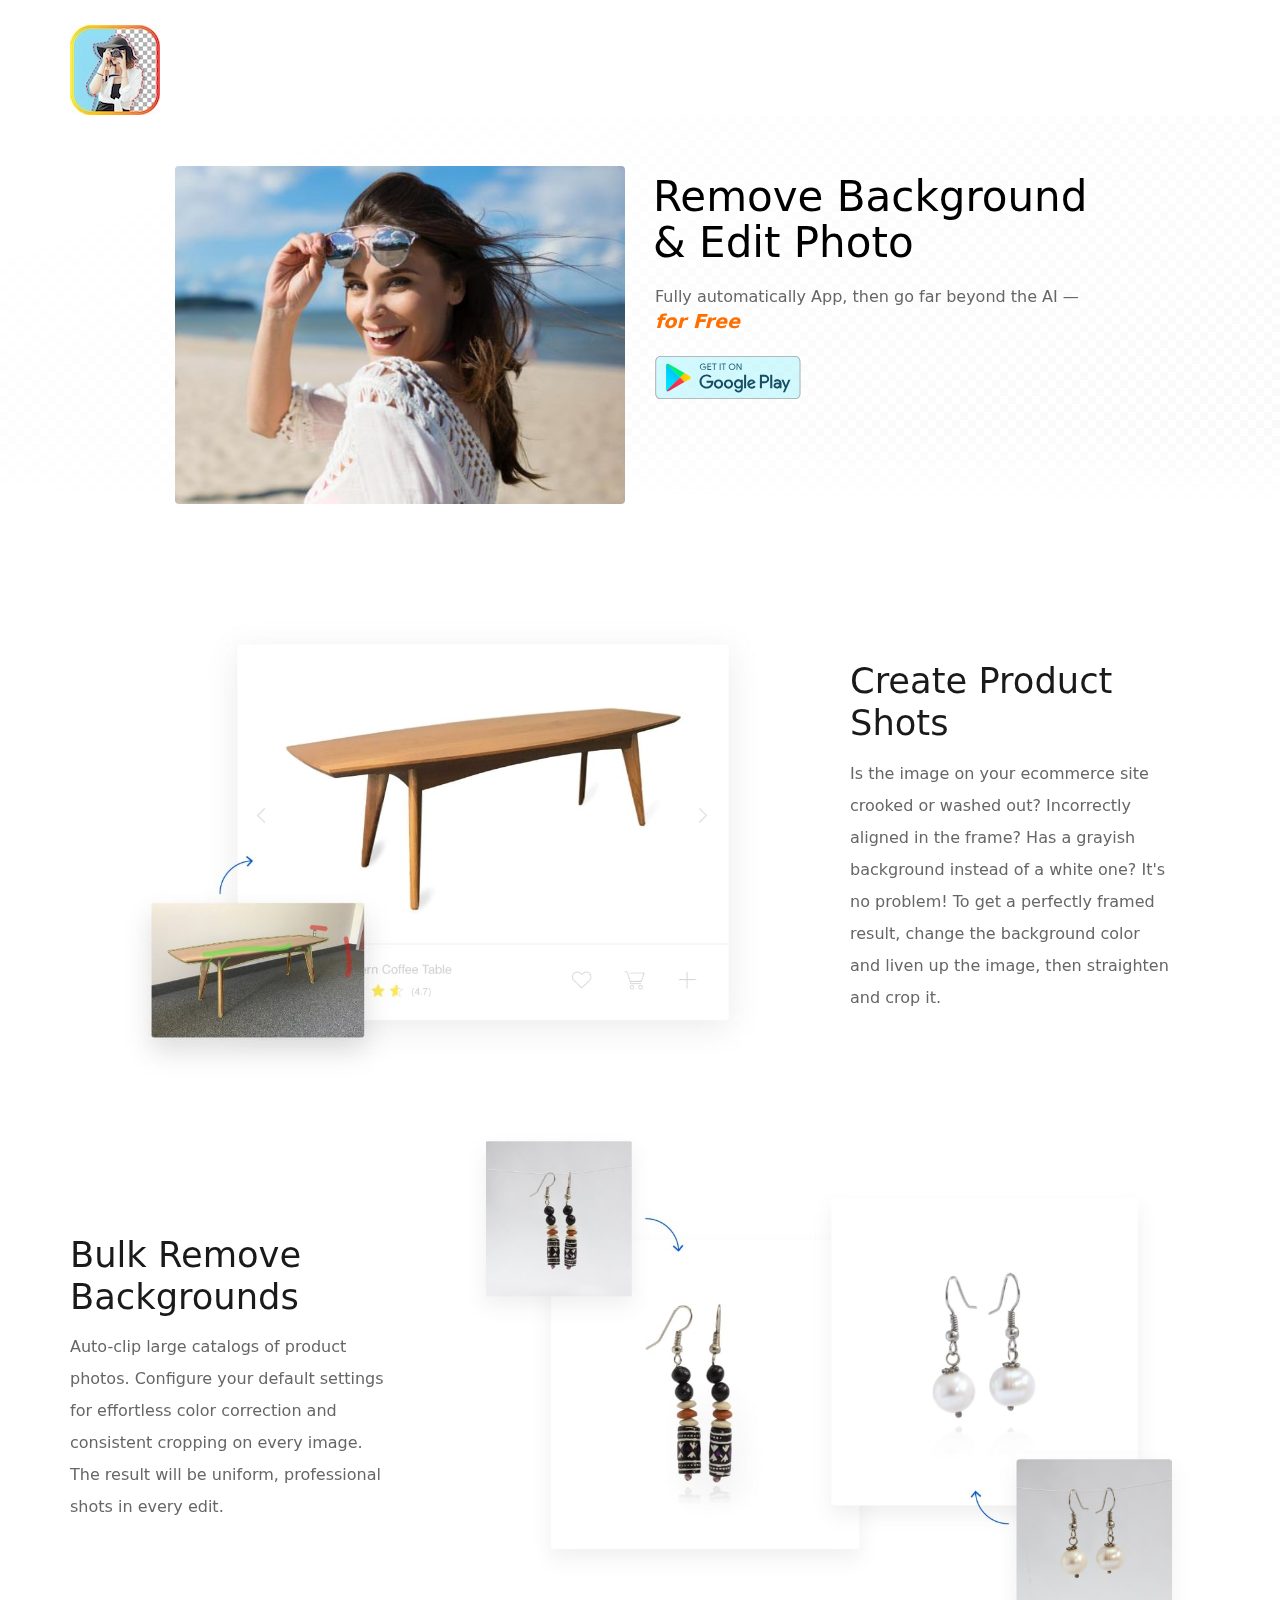
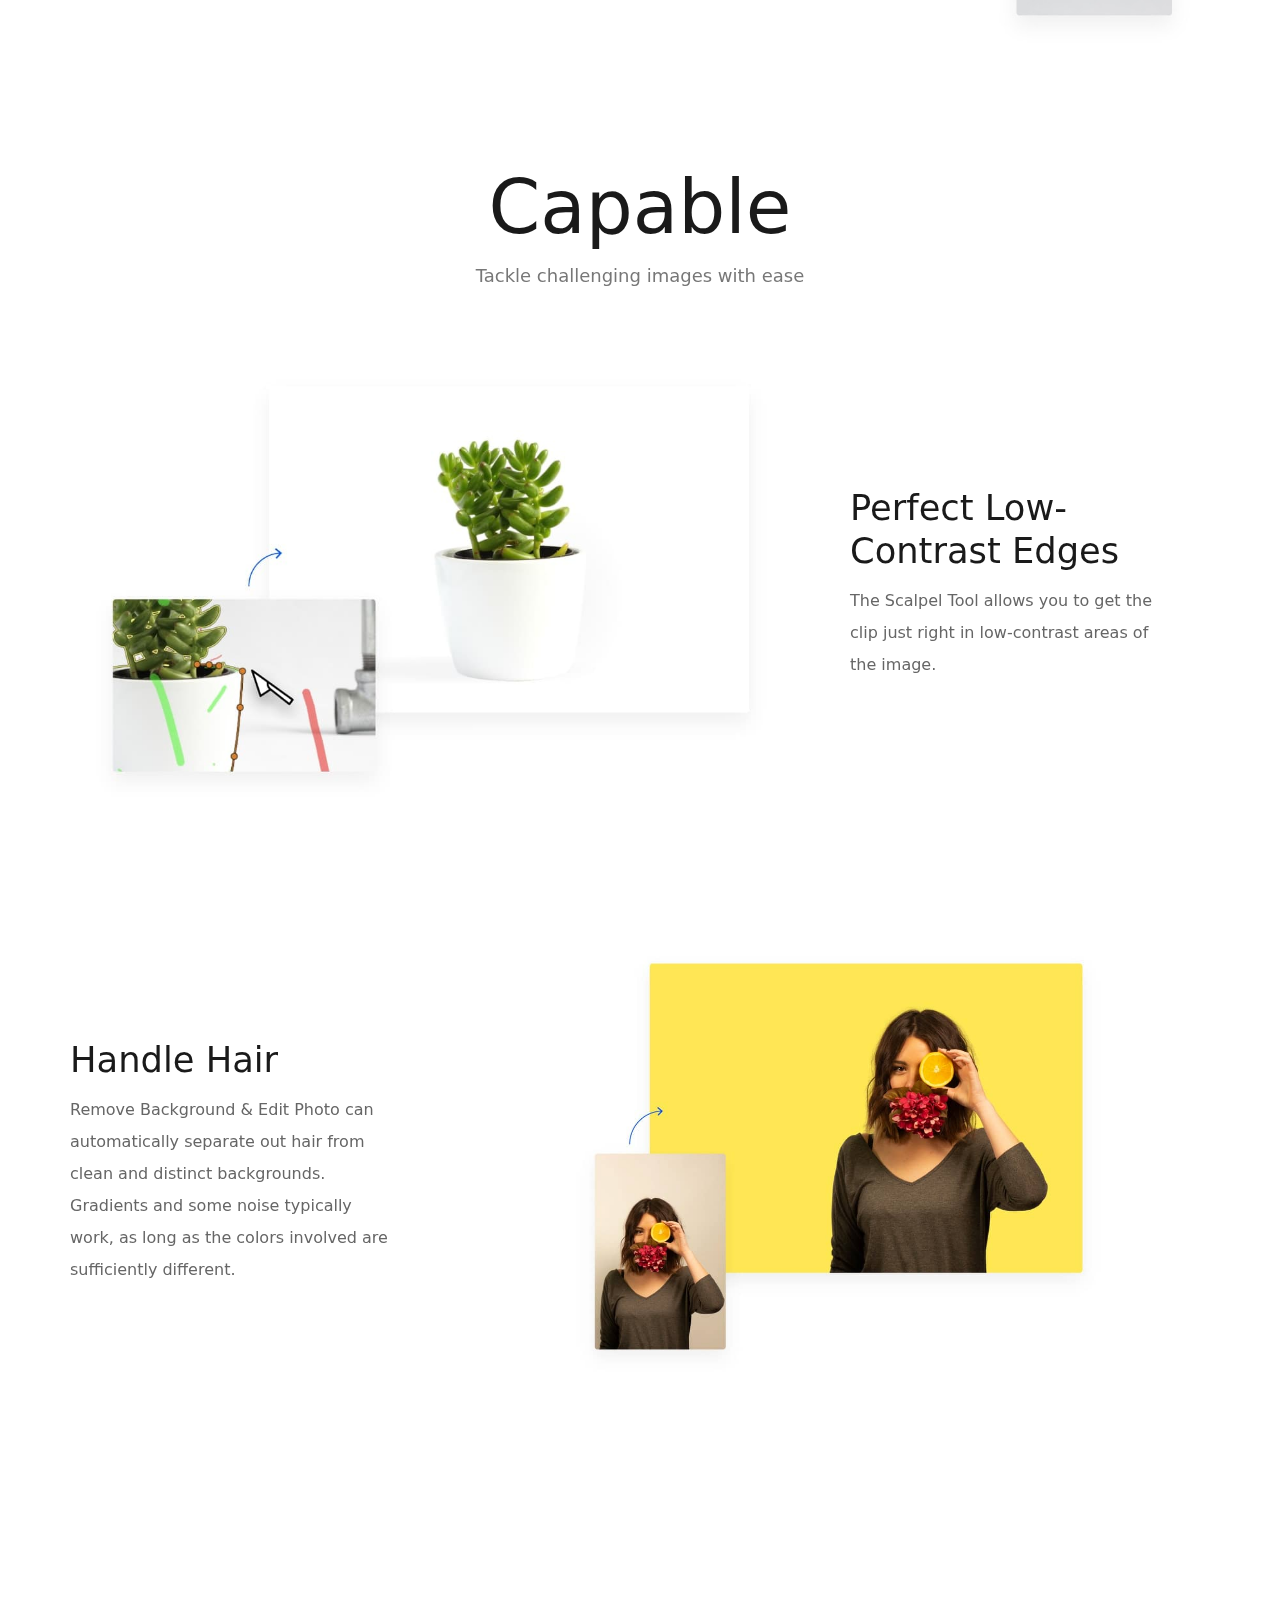
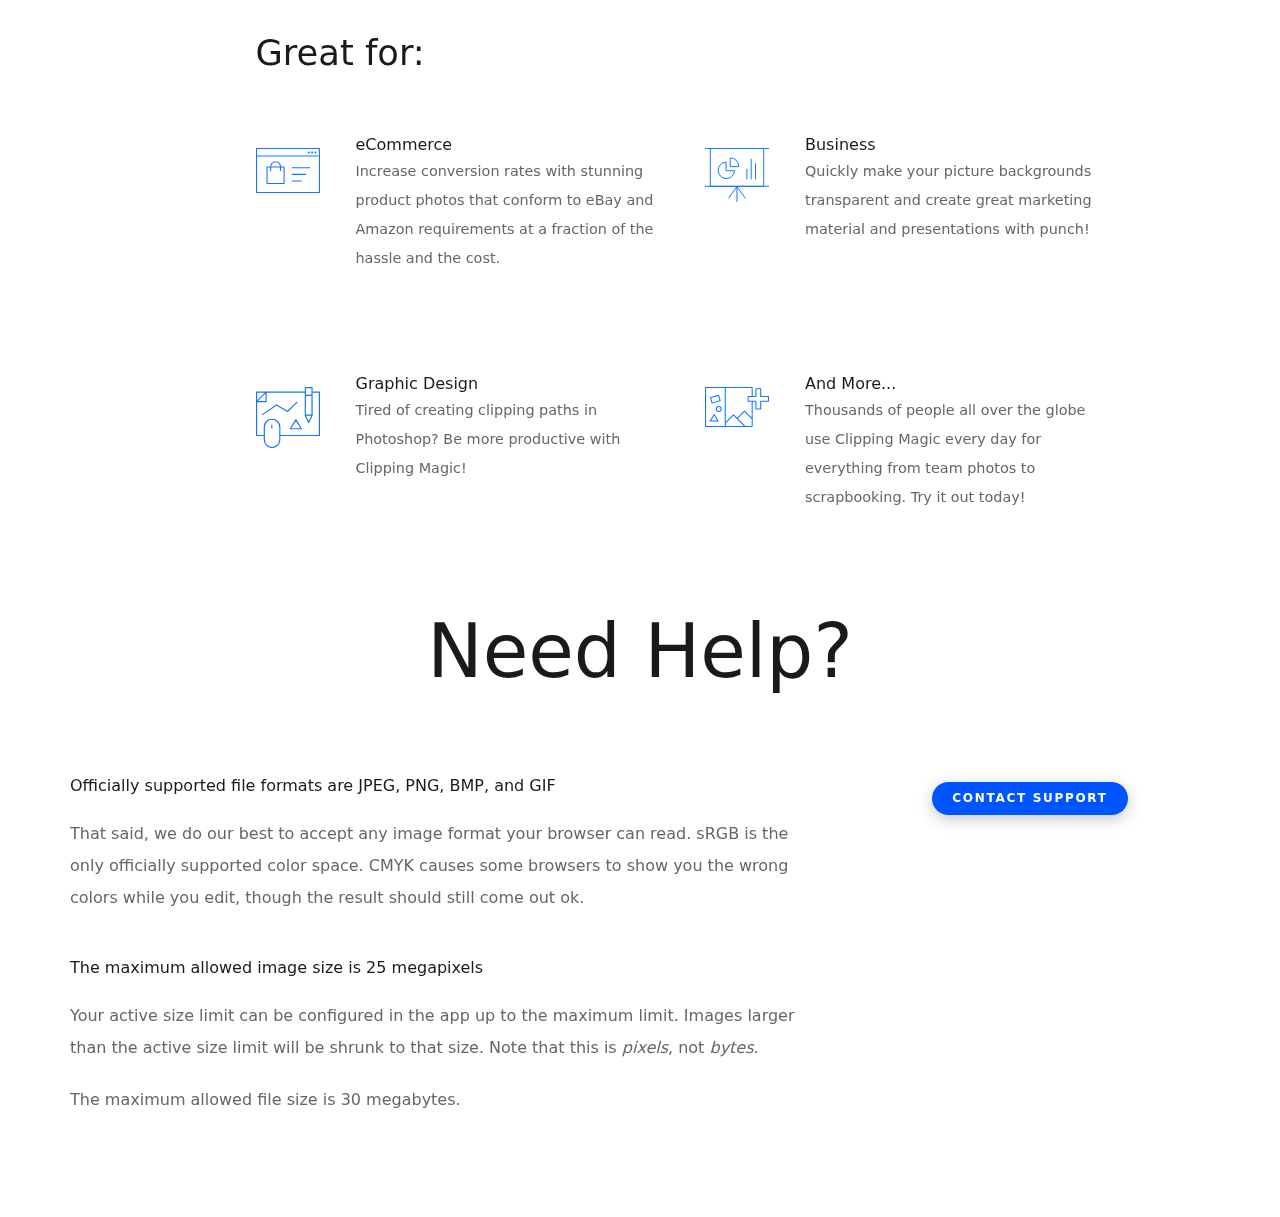
==== commit e92e33fc: "fix error 2 pics" ====
--- a/index.html
+++ b/index.html
@@ -72,7 +72,7 @@
 		<div class="container">
 			<div class="ClipperNav-top_container">
 				<div class="ClipperNav-nav_chunk">
-					<img src="/p/assets/images/unnamed.webp" href="" >
+					<img src="/external_assets/unnamed.webp" href="" >
 						
 						
 						<div class="Brand-LogoType-text">
@@ -129,7 +129,7 @@
 							  target="_blank"
 							  href="https://play.google.com/store/apps/details?id=com.removebg.backgroundchange2021"
 							>
-							  <img alt="Download it on google play" src="/p/assets/images/getItOnGooglePlay.svg"
+							  <img alt="Download it on google play" src="/external_assets/getItOnGooglePlay.svg"
 							/></a>
 							
 						  </div>
@@ -272,9 +272,6 @@
 									The Scalpel Tool allows you to get the clip just right in low-contrast areas of the
 									image.
 								</p>
-								<a href="tutorials/scalpel" class="cta_link">
-									Learn the Scalpel Tool&nbsp;<span>»</span>
-								</a>
 							</div>
 						</div>
 					</div>
@@ -9825,6 +9822,4 @@
 	</div>
 </body>
 
-
-</html>
-
+</html>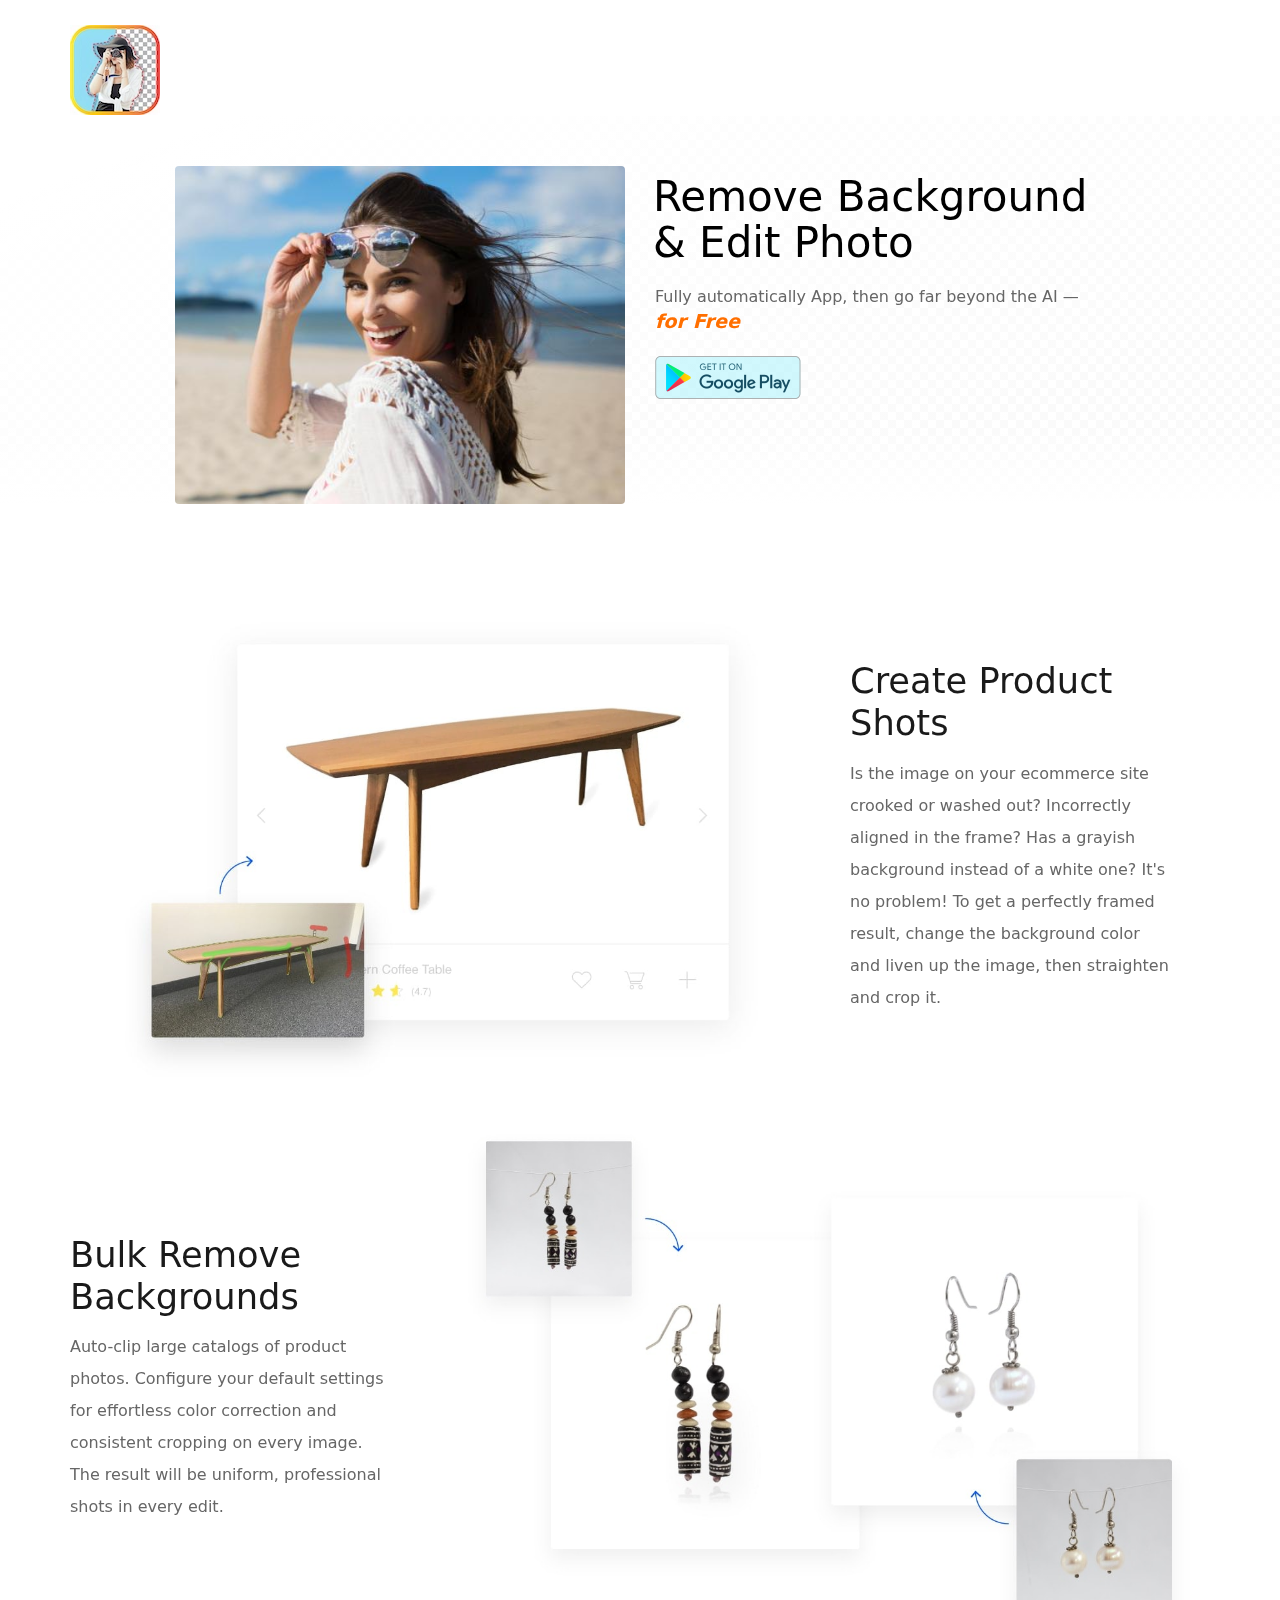
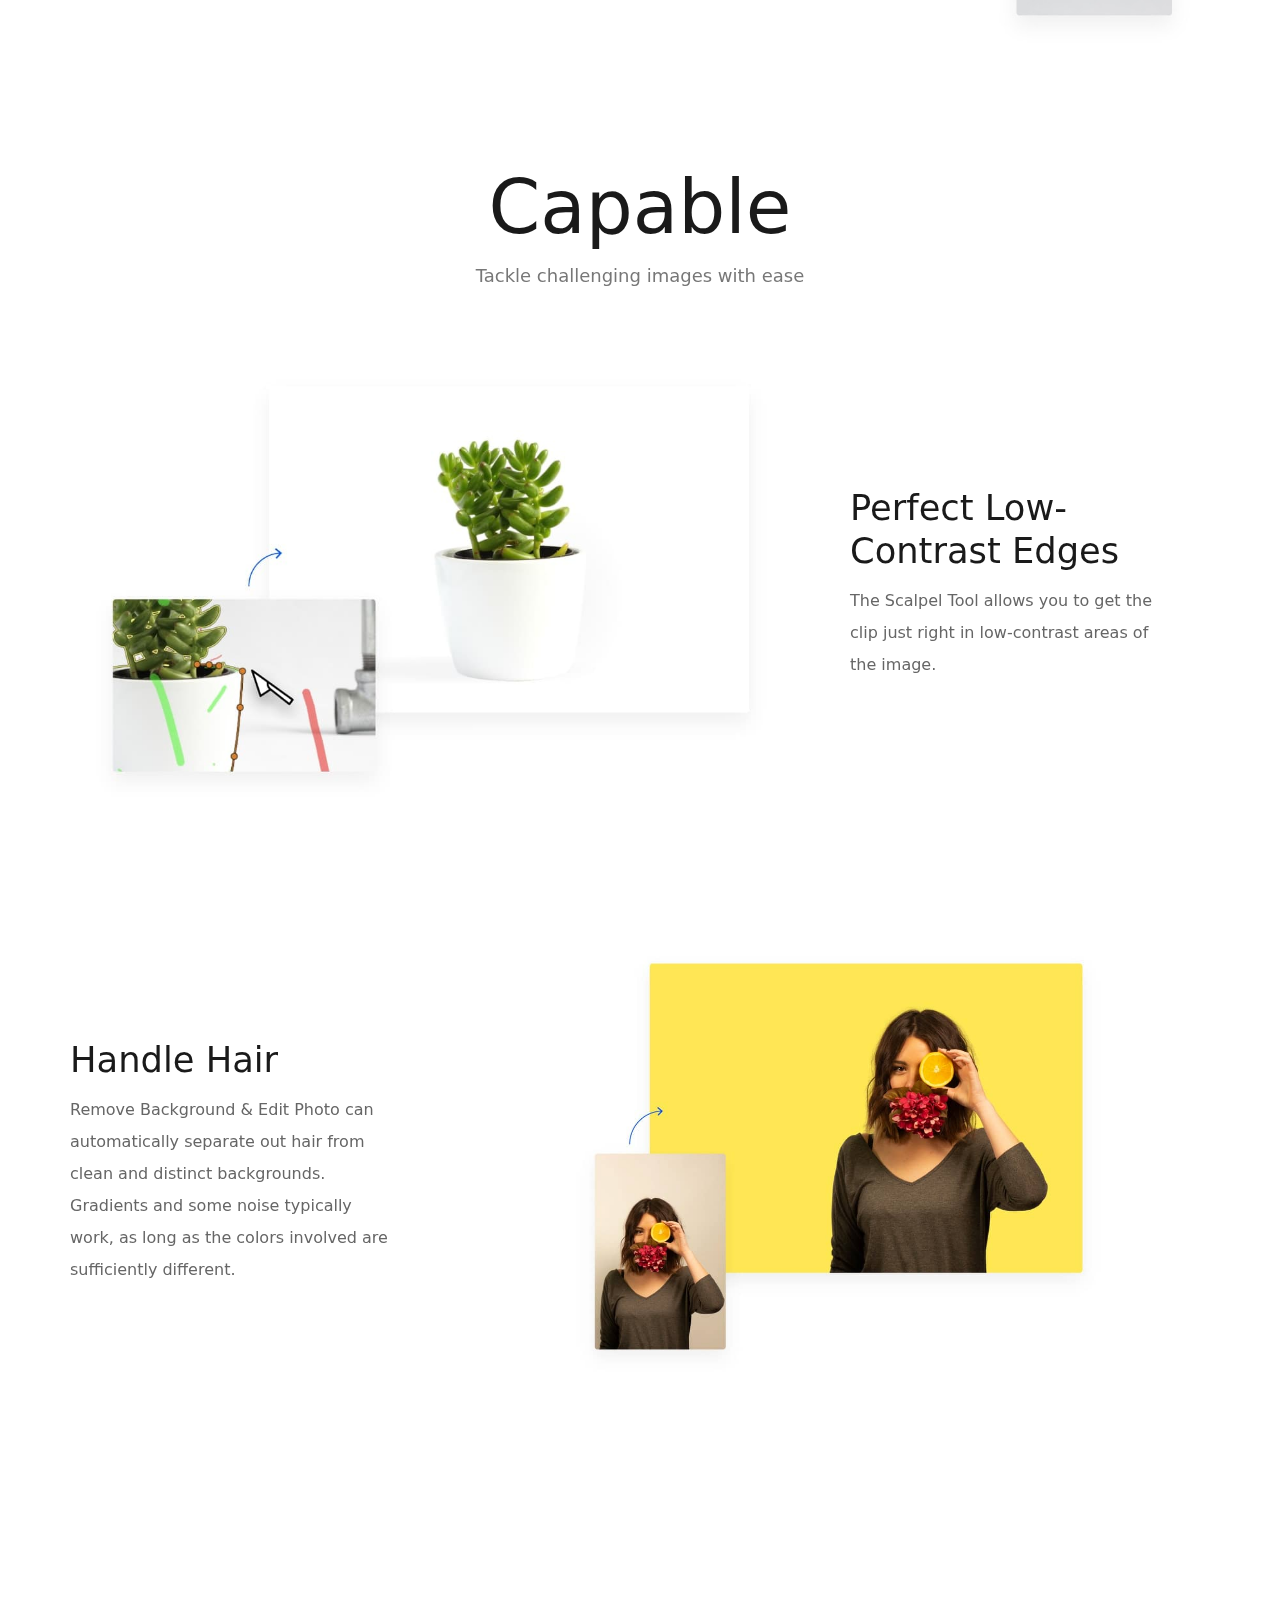
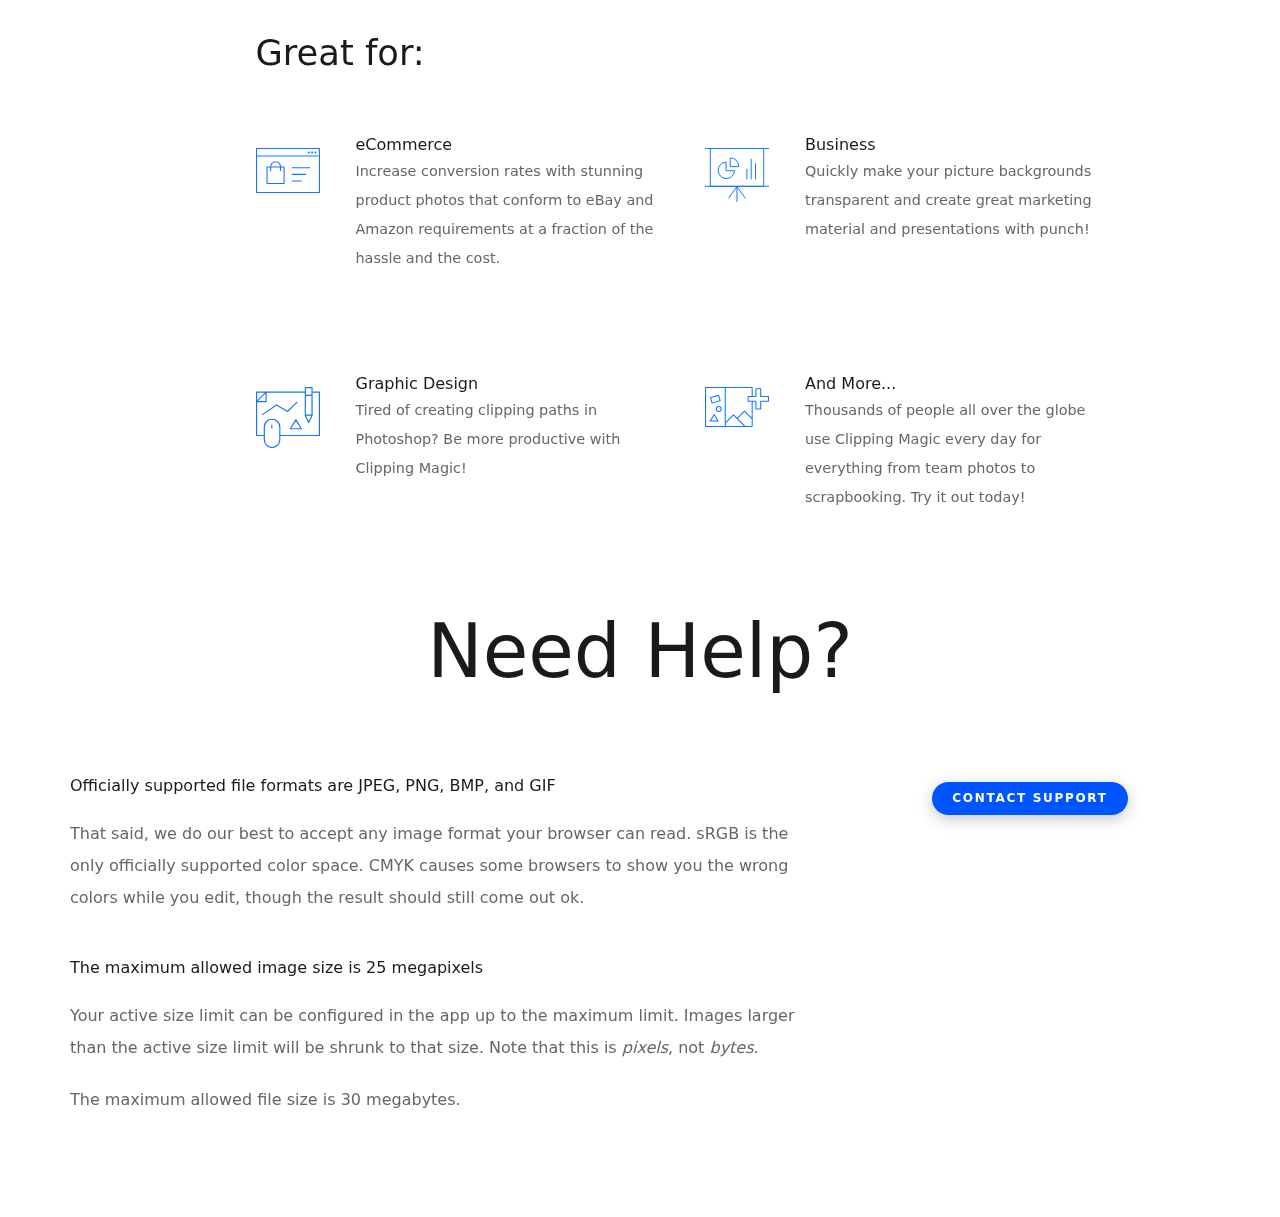
==== commit 0895e8a2: "fix" ====
--- a/index.html
+++ b/index.html
@@ -72,7 +72,7 @@
 		<div class="container">
 			<div class="ClipperNav-top_container">
 				<div class="ClipperNav-nav_chunk">
-					<img src="/external_assets/unnamed.webp" href="" >
+					<img src="/external_assets/unnamed.png" href="" >
 						
 						
 						<div class="Brand-LogoType-text">
@@ -129,7 +129,7 @@
 							  target="_blank"
 							  href="https://play.google.com/store/apps/details?id=com.removebg.backgroundchange2021"
 							>
-							  <img alt="Download it on google play" src="/external_assets/getItOnGooglePlay.svg"
+							  <img alt="Download it on google play" src="/external_assets/getItOnGooglePlay.png"
 							/></a>
 							
 						  </div>
@@ -9822,4 +9822,6 @@
 	</div>
 </body>
 
-</html>+
+</html>
+
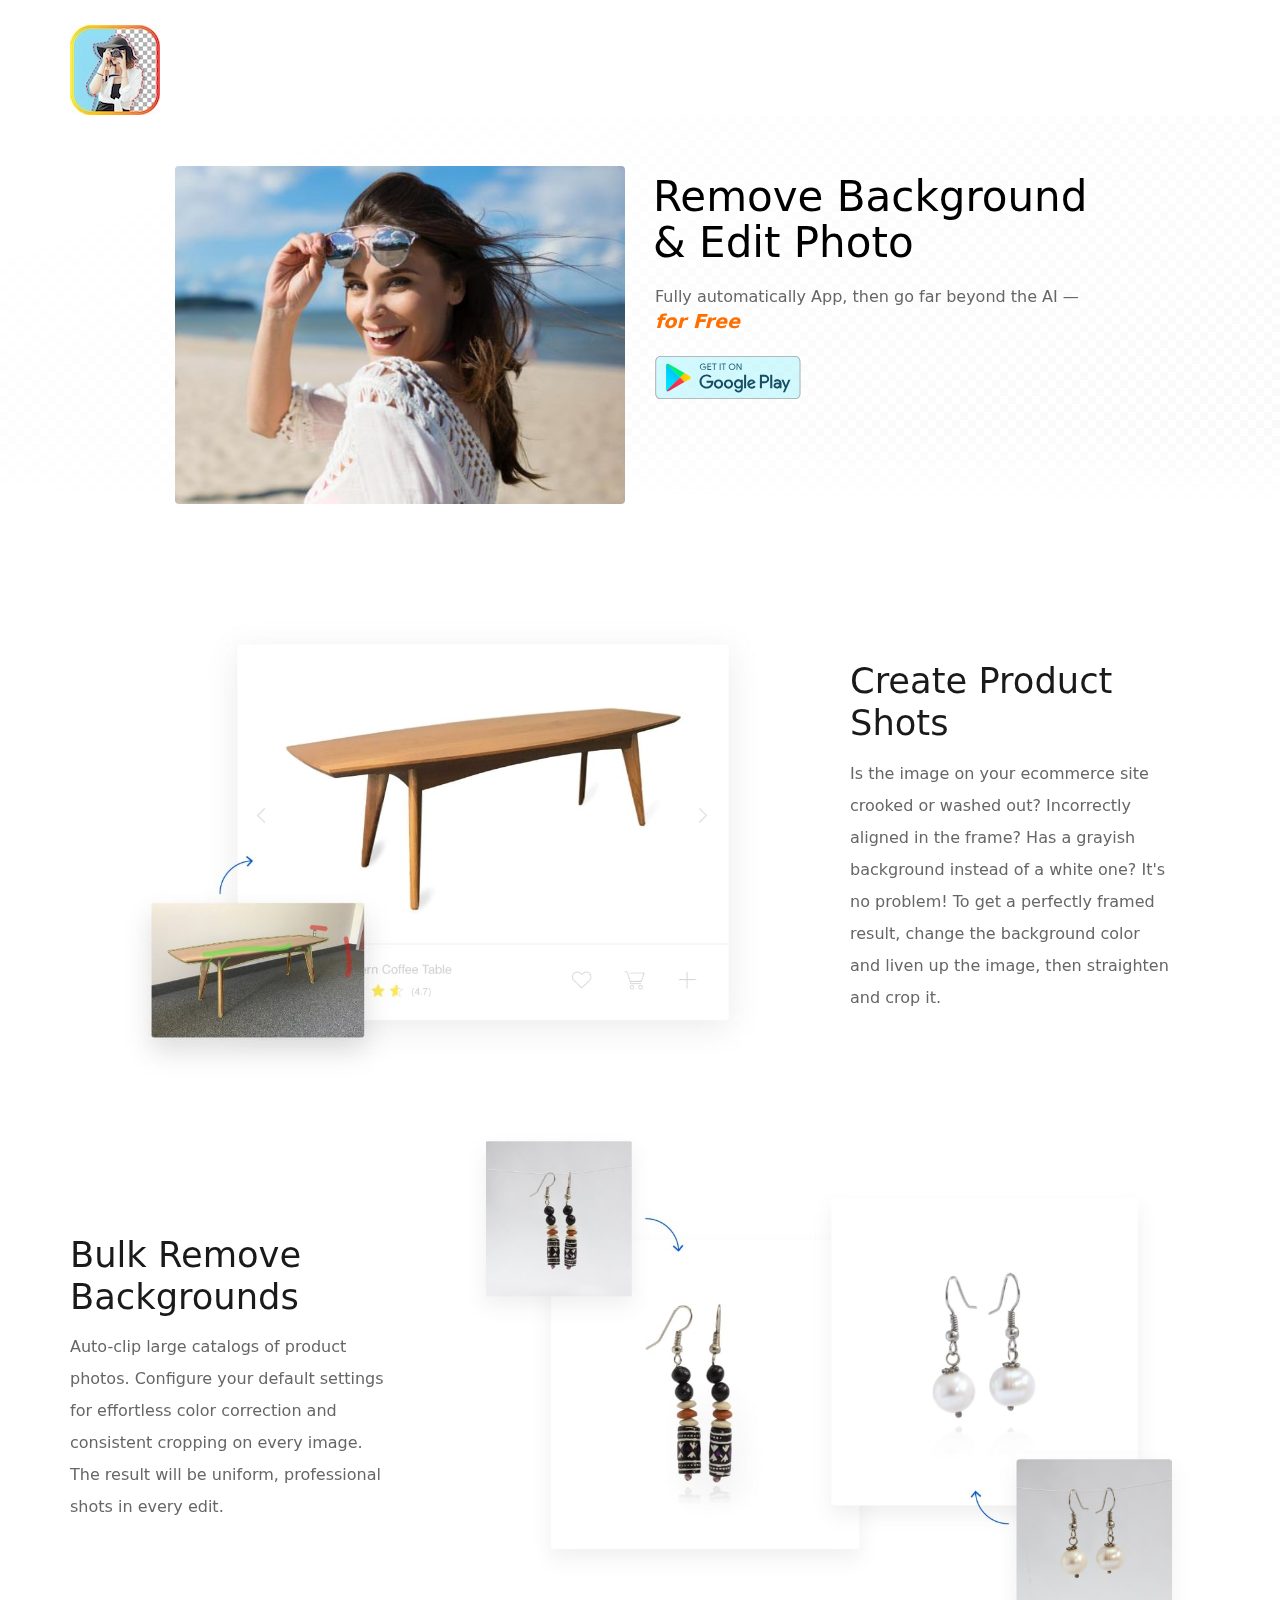
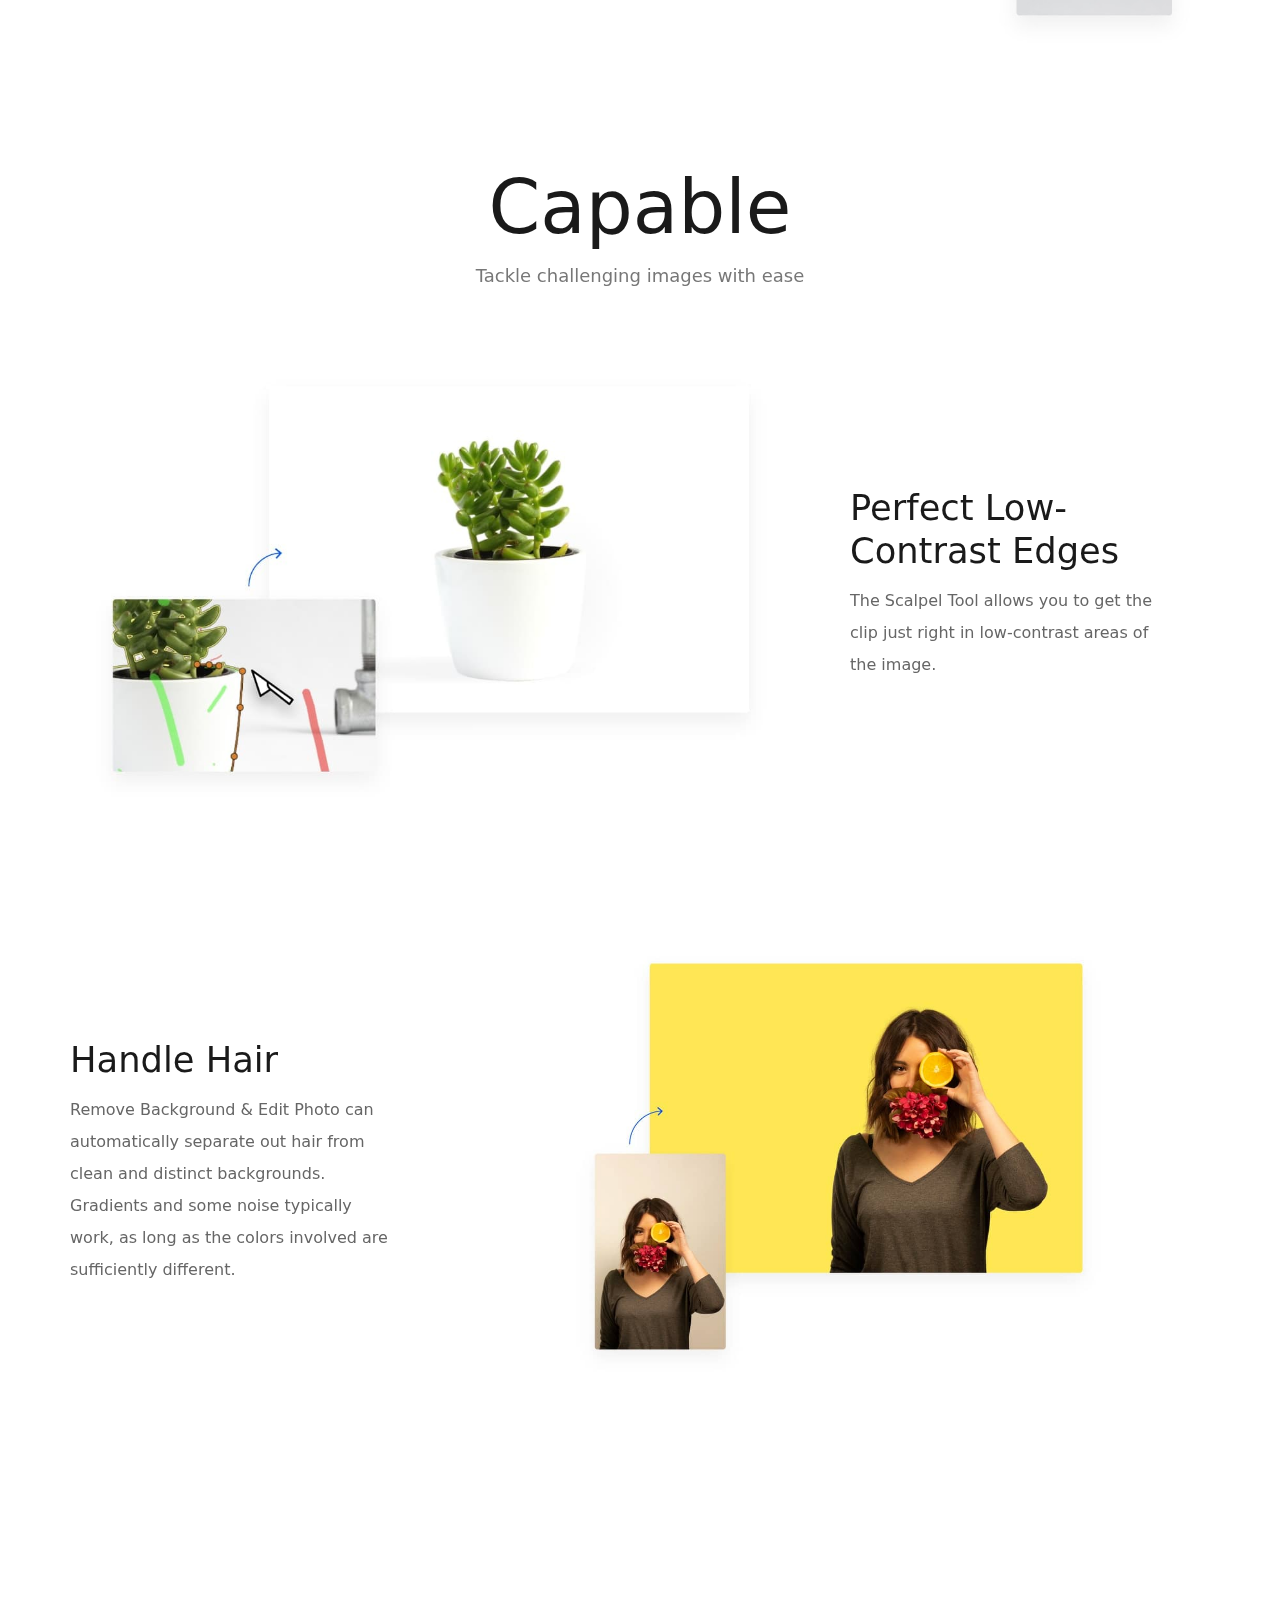
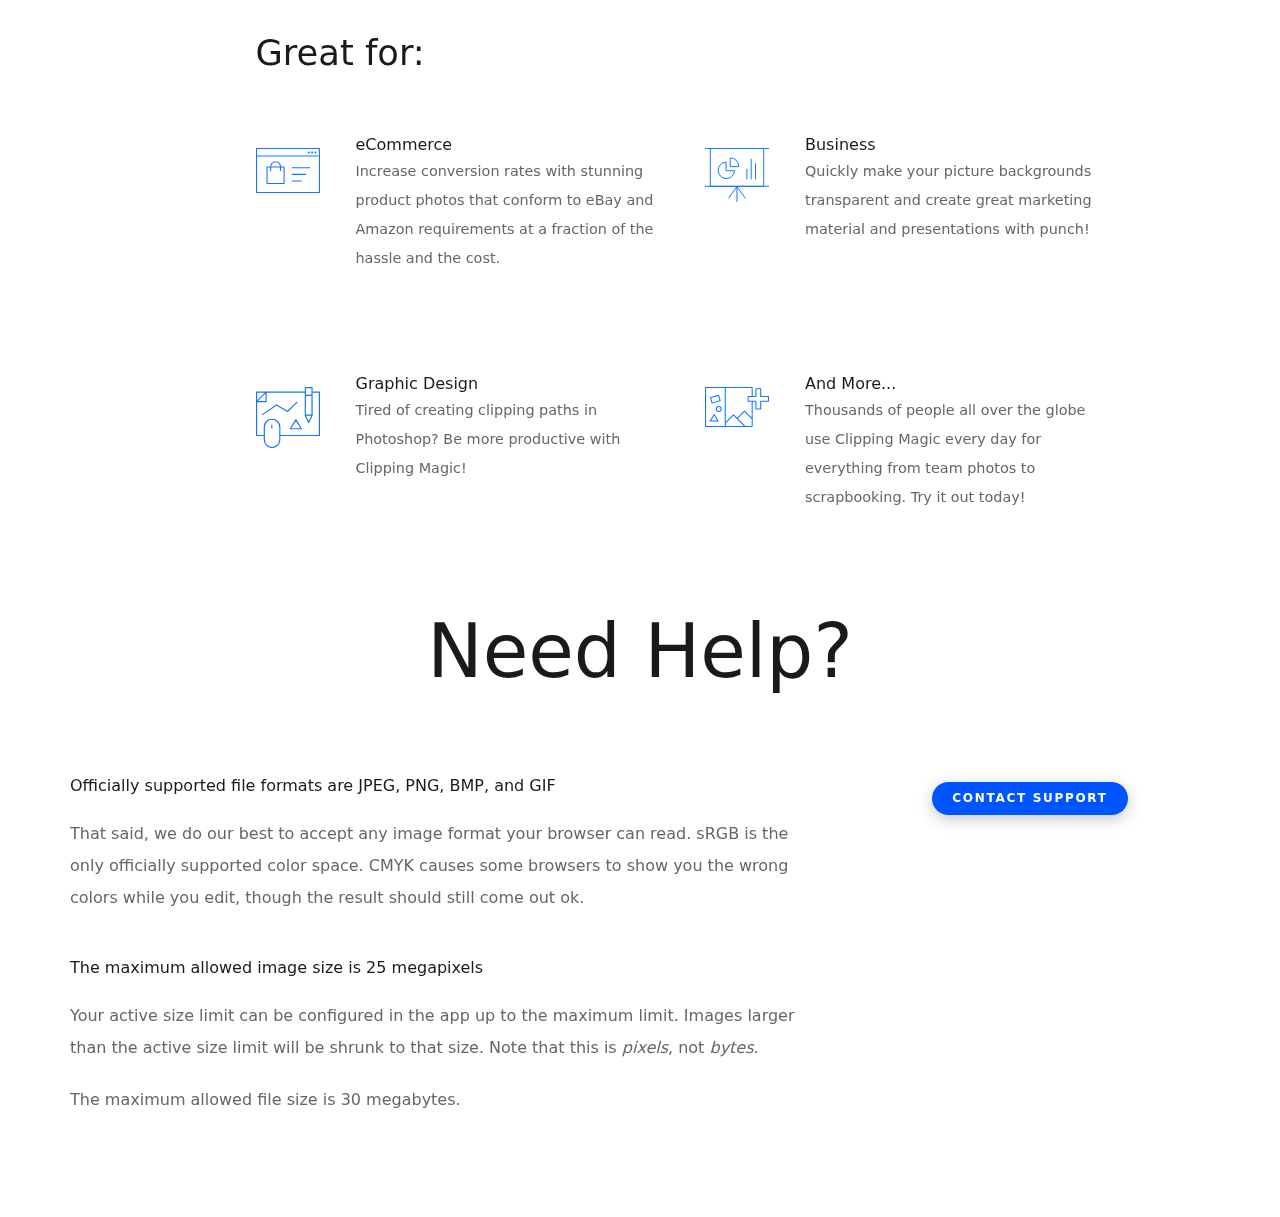
==== commit 154e2059: "fix2" ====
--- a/index.html
+++ b/index.html
@@ -43,23 +43,11 @@
 	<title>Remove Background & Edit Photo</title>
 	<meta name="description"
 		content="Remove background from image 100% automatically — Smart Clip Editor — Crop, rotate, fix colors, add shadows &amp; reflections — for Free">
-	<link rel="alternate" hreflang="en" href="">
-	<link rel="alternate" hreflang="de" href="https://de.clippingmagic.com/">
-	<link rel="alternate" hreflang="es" href="https://es.clippingmagic.com/">
-	<link rel="alternate" hreflang="fr" href="https://fr.clippingmagic.com/">
-	<link rel="alternate" hreflang="hi" href="https://hi.clippingmagic.com/">
-	<link rel="alternate" hreflang="id" href="https://id.clippingmagic.com/">
-	<link rel="alternate" hreflang="it" href="https://it.clippingmagic.com/">
-	<link rel="alternate" hreflang="ja" href="https://ja.clippingmagic.com/">
-	<link rel="alternate" hreflang="ko" href="https://ko.clippingmagic.com/">
-	<link rel="alternate" hreflang="pl" href="https://pl.clippingmagic.com/">
-	<link rel="alternate" hreflang="pt" href="https://pt.clippingmagic.com/">
-	<link rel="alternate" hreflang="ru" href="https://ru.clippingmagic.com/">
-	<link rel="alternate" hreflang="th" href="https://th.clippingmagic.com/">
-	<link rel="alternate" hreflang="tr" href="https://tr.clippingmagic.com/">
-	<link rel="alternate" hreflang="vi" href="https://vi.clippingmagic.com/">
-	<link rel="alternate" hreflang="zh-Hans" href="https://zh.clippingmagic.com/">
-	<link rel="alternate" hreflang="zh-Hant" href="https://tw.clippingmagic.com/">
+		<link rel="preload" href="/external_assets/getItOnGooglePlay.svg" as="image" />
+		<link rel="preload" href="/external_assets/unnamed.webp" as="image" />
+
+
+
 	<script type="text/javascript">
 		var GlobalsShared = { "locale": "en-US", "localeQueryParameter": "lc" };
 	</script>
@@ -72,7 +60,7 @@
 		<div class="container">
 			<div class="ClipperNav-top_container">
 				<div class="ClipperNav-nav_chunk">
-					<img src="/external_assets/unnamed.png" href="" >
+					<img src="/external_assets/unnamed.webp" href="" >
 						
 						
 						<div class="Brand-LogoType-text">
@@ -129,7 +117,7 @@
 							  target="_blank"
 							  href="https://play.google.com/store/apps/details?id=com.removebg.backgroundchange2021"
 							>
-							  <img alt="Download it on google play" src="/external_assets/getItOnGooglePlay.png"
+							  <img alt="Download it on google play" src="/external_assets/getItOnGooglePlay.svg"
 							/></a>
 							
 						  </div>
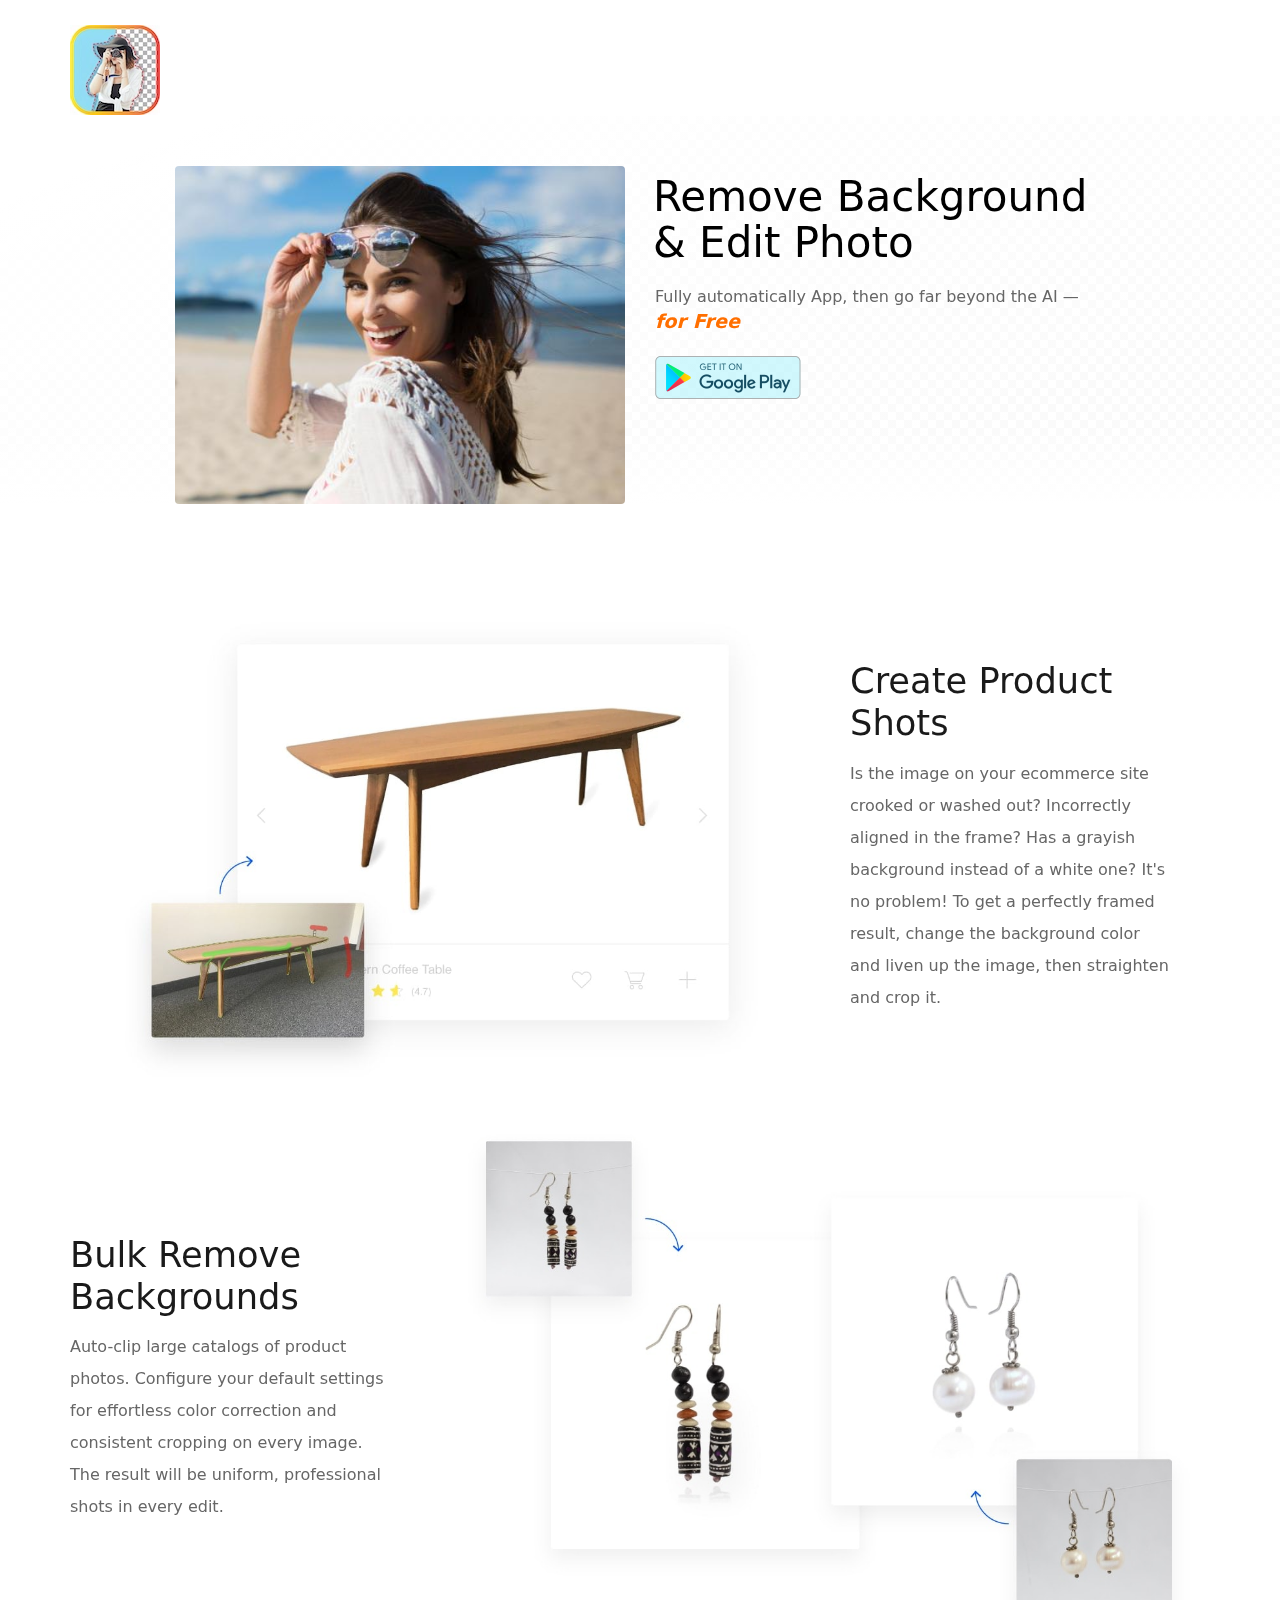
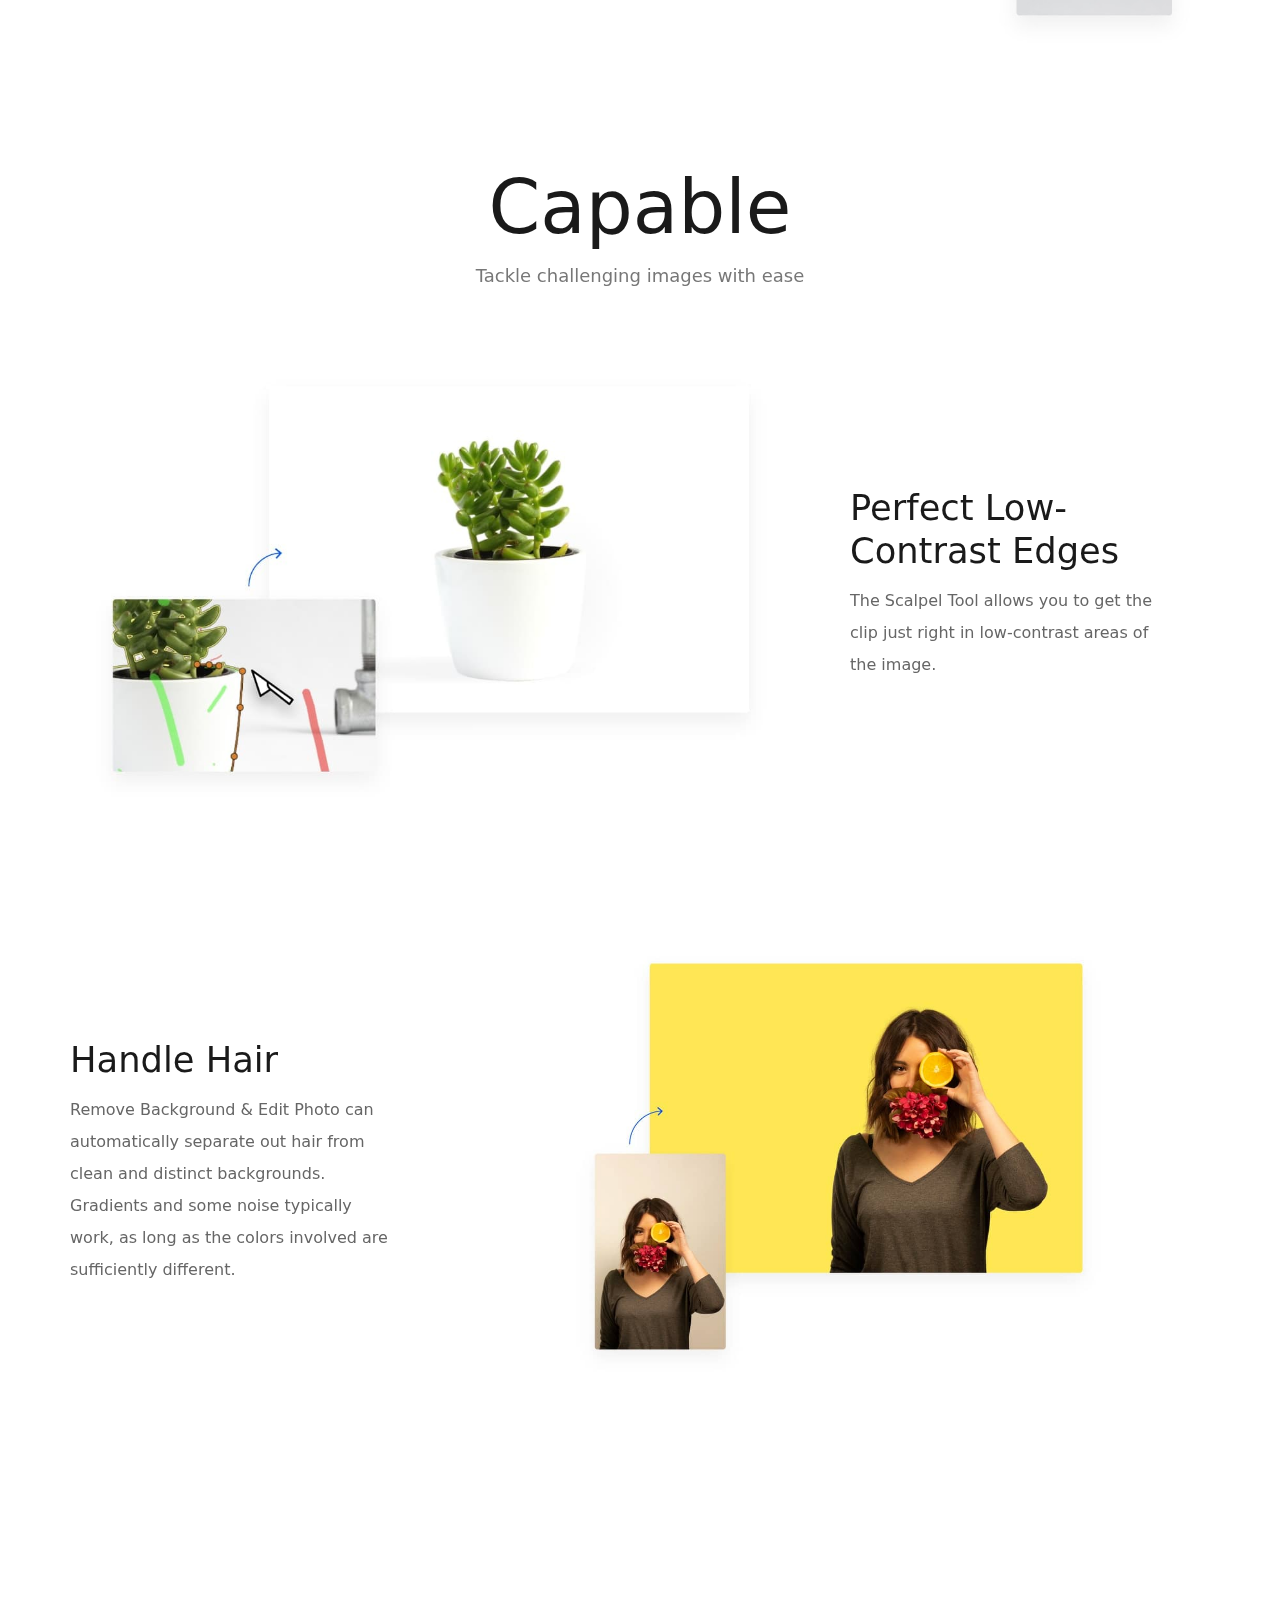
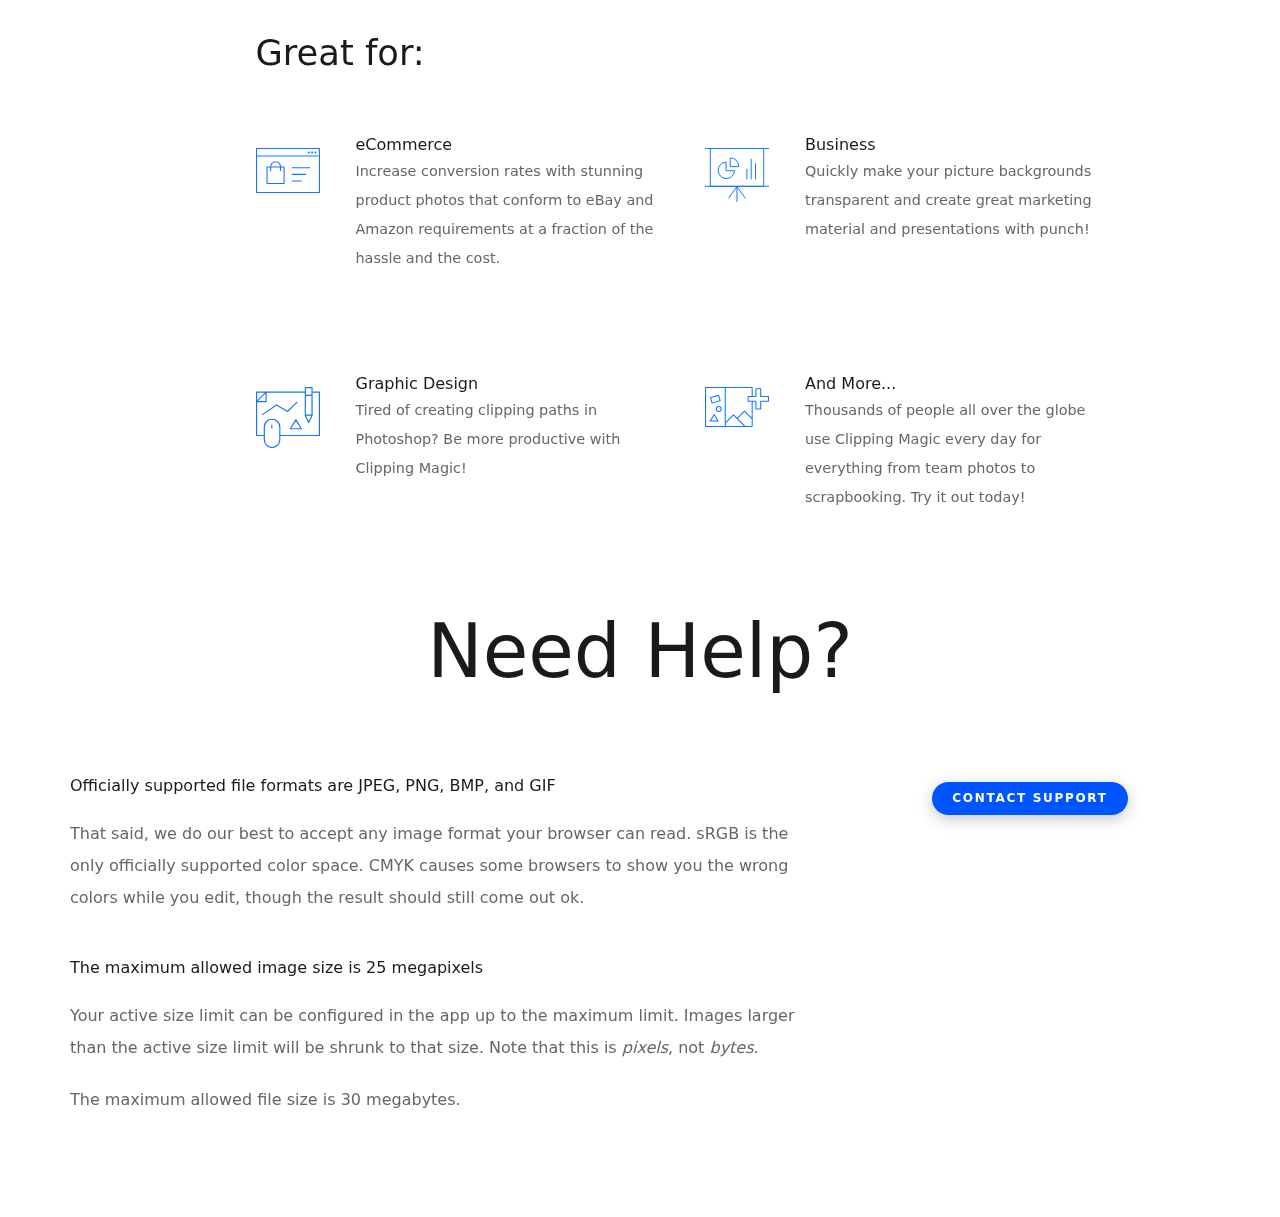
==== commit 2b1aa5c0: "fixx" ====
--- a/index.html
+++ b/index.html
@@ -43,8 +43,8 @@
 	<title>Remove Background & Edit Photo</title>
 	<meta name="description"
 		content="Remove background from image 100% automatically — Smart Clip Editor — Crop, rotate, fix colors, add shadows &amp; reflections — for Free">
-		<link rel="preload" href="/external_assets/getItOnGooglePlay.svg" as="image" />
-		<link rel="preload" href="/external_assets/unnamed.webp" as="image" />
+		<!-- <link rel="preload" href="/external_assets/getItOnGooglePlay.svg" as="image" />
+		<link rel="preload" href="/external_assets/unnamed.webp" as="image" /> -->
 
 
 
@@ -117,7 +117,7 @@
 							  target="_blank"
 							  href="https://play.google.com/store/apps/details?id=com.removebg.backgroundchange2021"
 							>
-							  <img alt="Download it on google play" src="/external_assets/getItOnGooglePlay.svg"
+							  <img alt="Download it on google play" src="/external_assets/getItOnGooglePlay.png"
 							/></a>
 							
 						  </div>
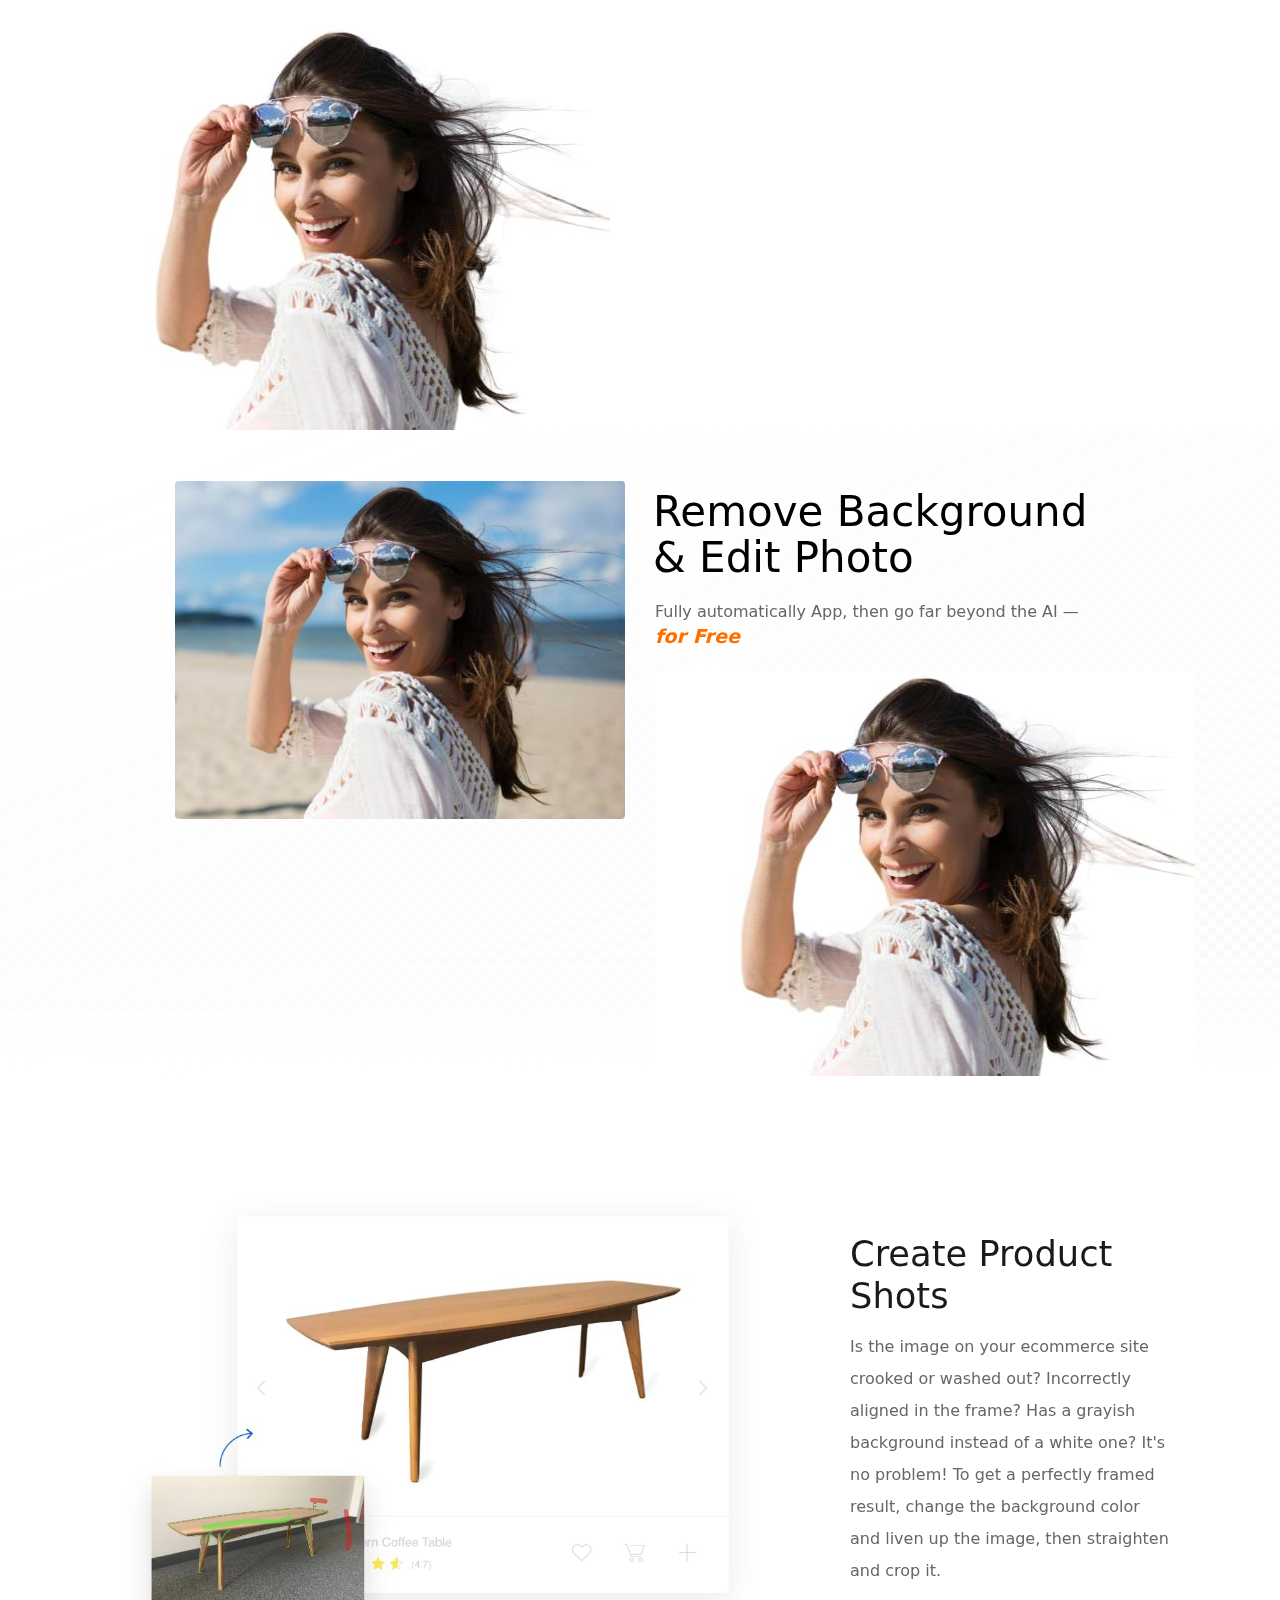
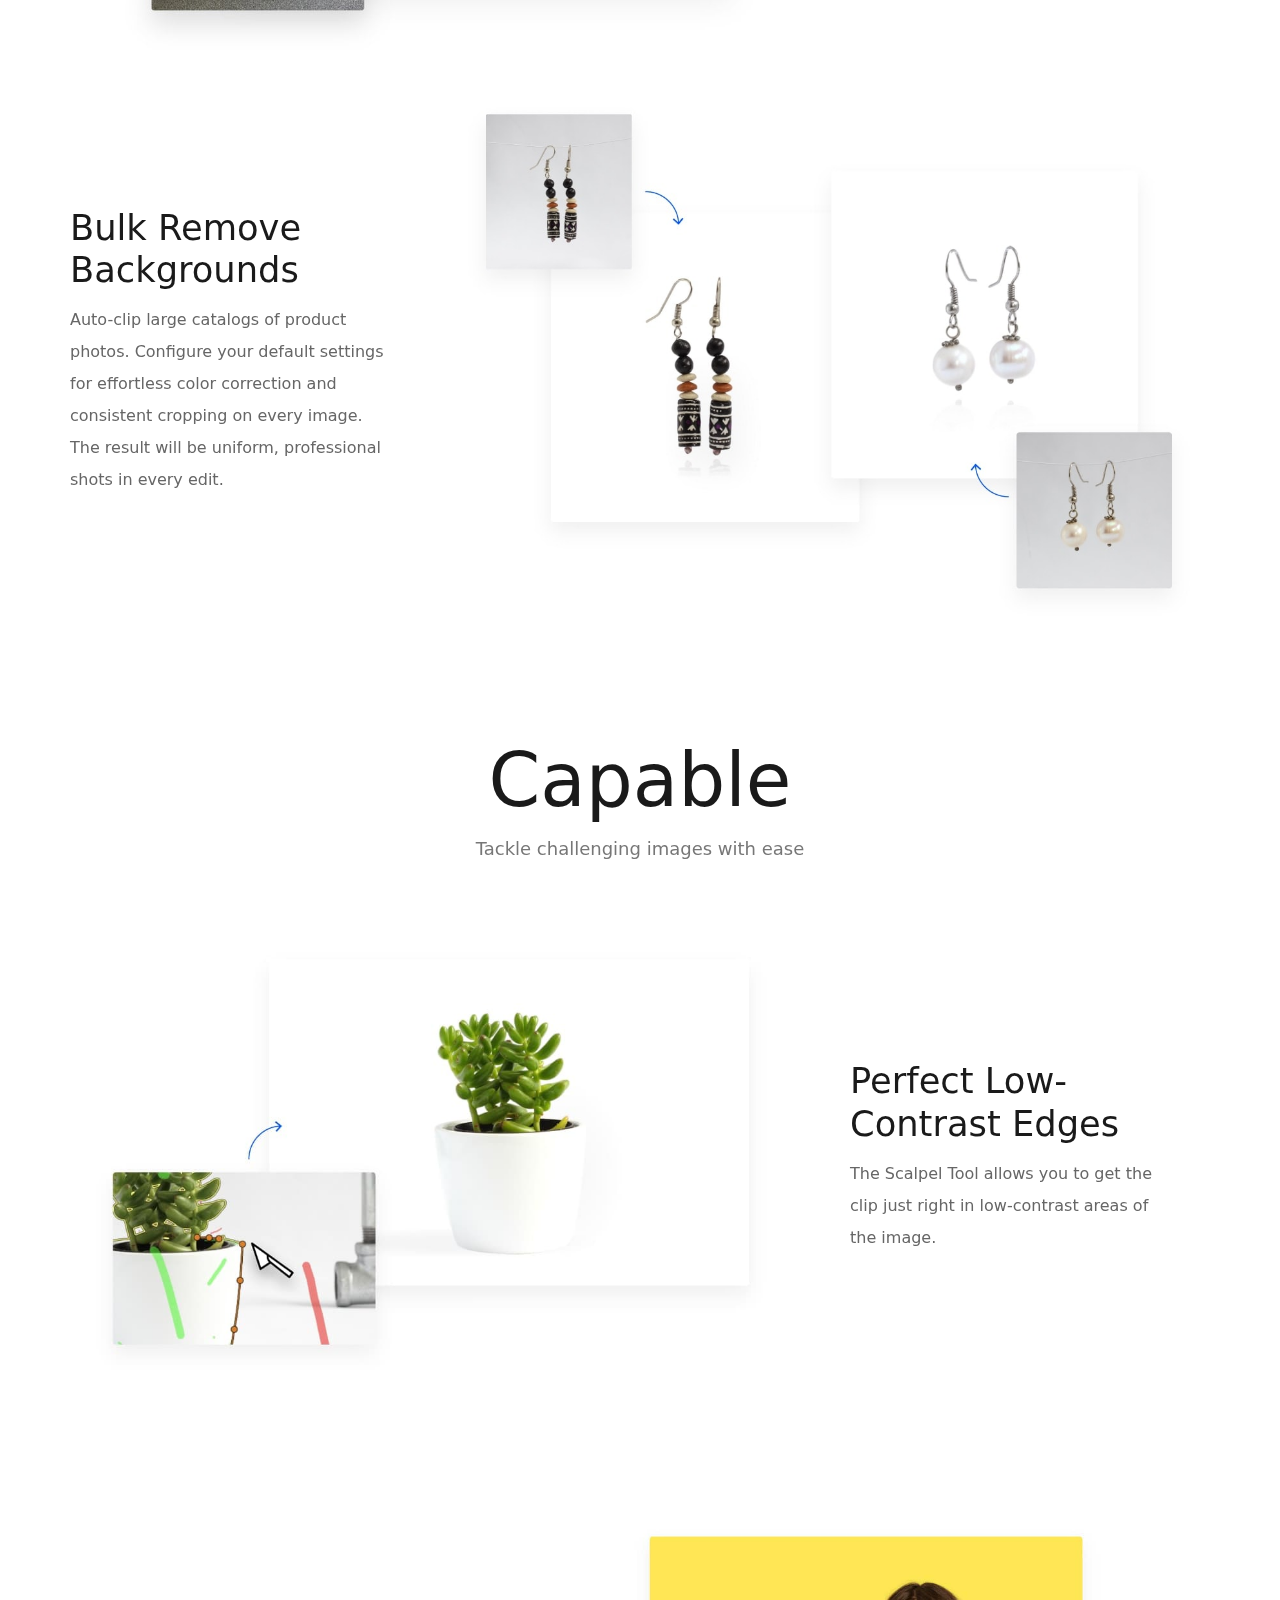
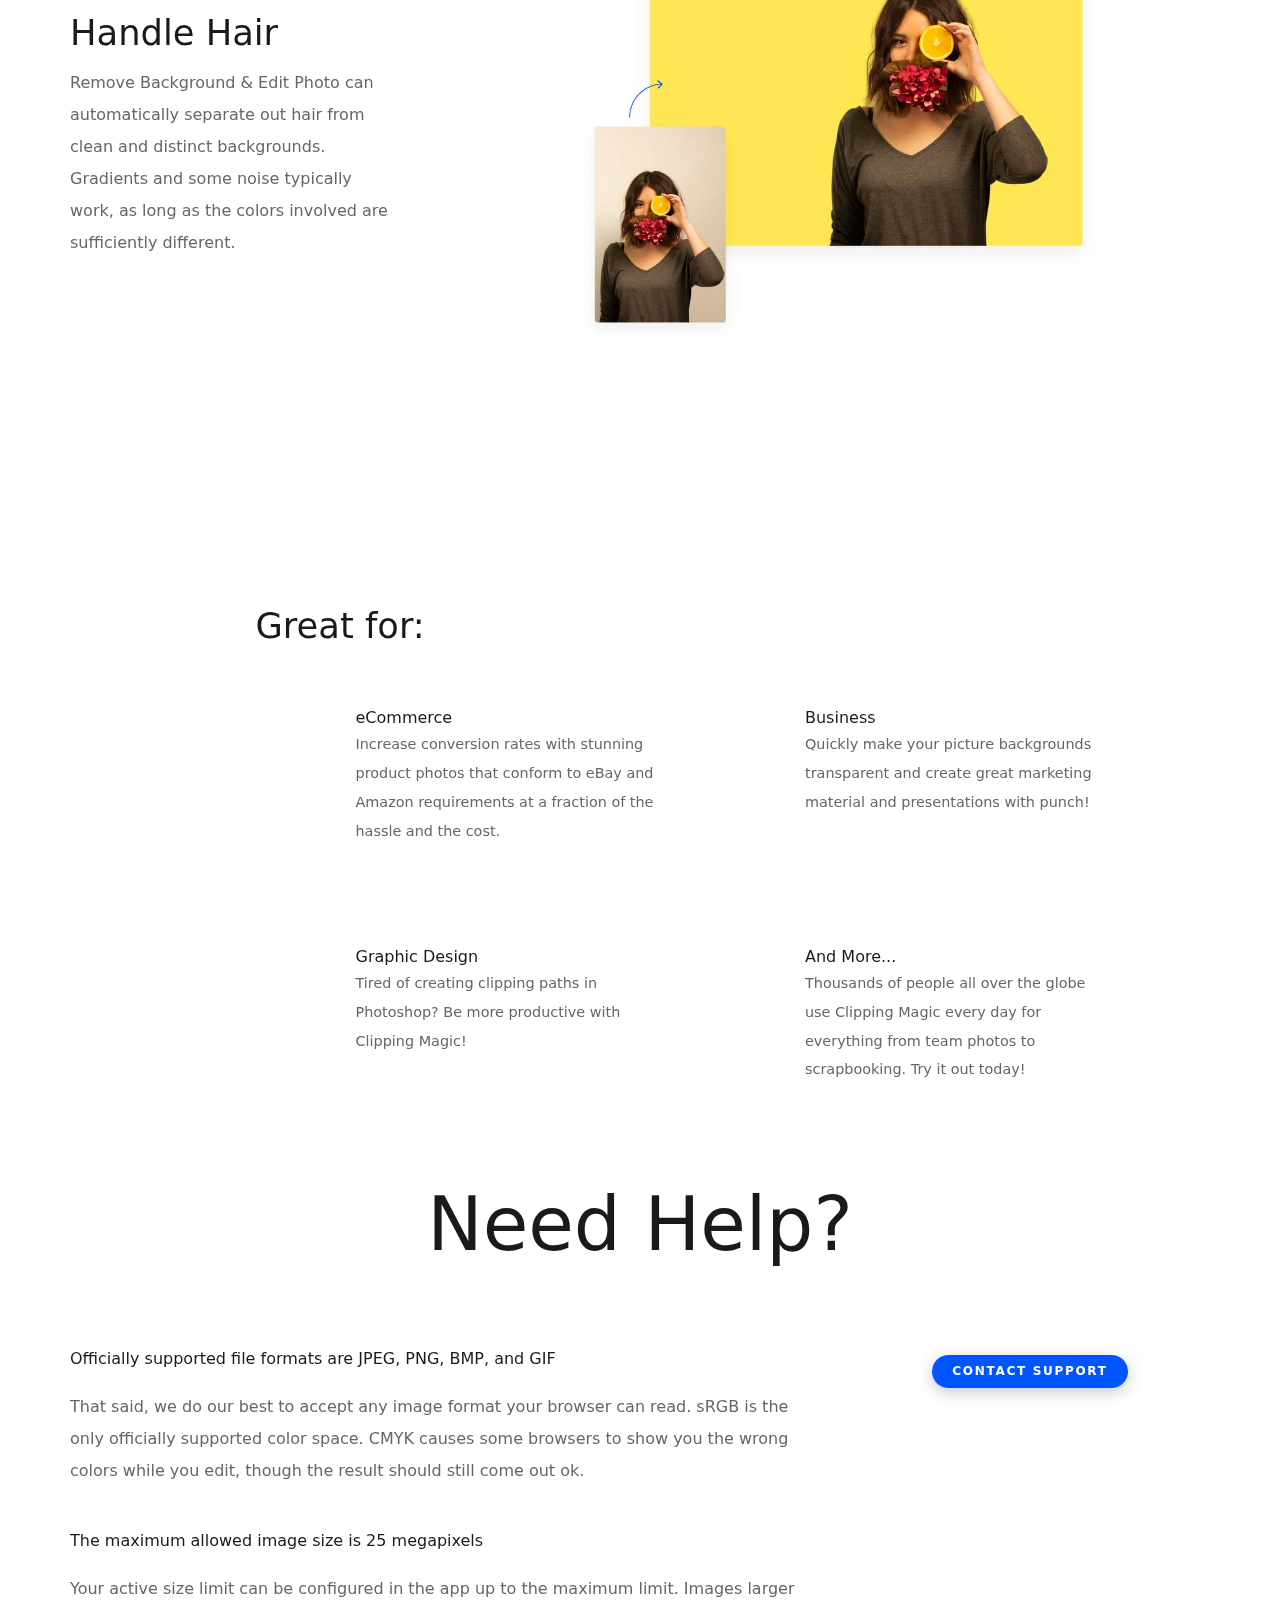
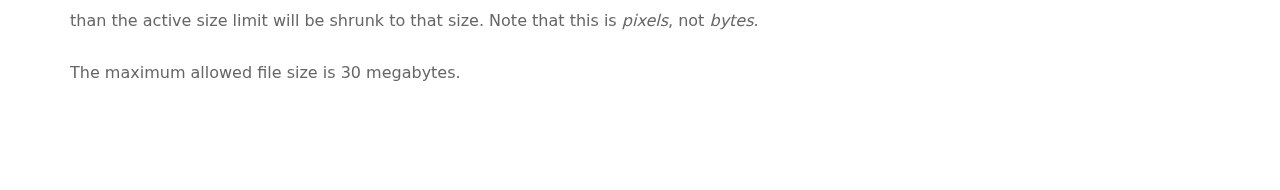
==== commit 9d05b05f: "fixxx" ====
--- a/index.html
+++ b/index.html
@@ -60,7 +60,7 @@
 		<div class="container">
 			<div class="ClipperNav-top_container">
 				<div class="ClipperNav-nav_chunk">
-					<img src="/external_assets/unnamed.webp" href="" >
+					<img src="external_assets/hero_examples/hair_beach_v391182663/result.jpeg" href="" >
 						
 						
 						<div class="Brand-LogoType-text">
@@ -117,7 +117,7 @@
 							  target="_blank"
 							  href="https://play.google.com/store/apps/details?id=com.removebg.backgroundchange2021"
 							>
-							  <img alt="Download it on google play" src="/external_assets/getItOnGooglePlay.png"
+							  <img alt="Download it on google play" src="external_assets/hero_examples/hair_beach_v391182663/result.jpeg"
 							/></a>
 							
 						  </div>
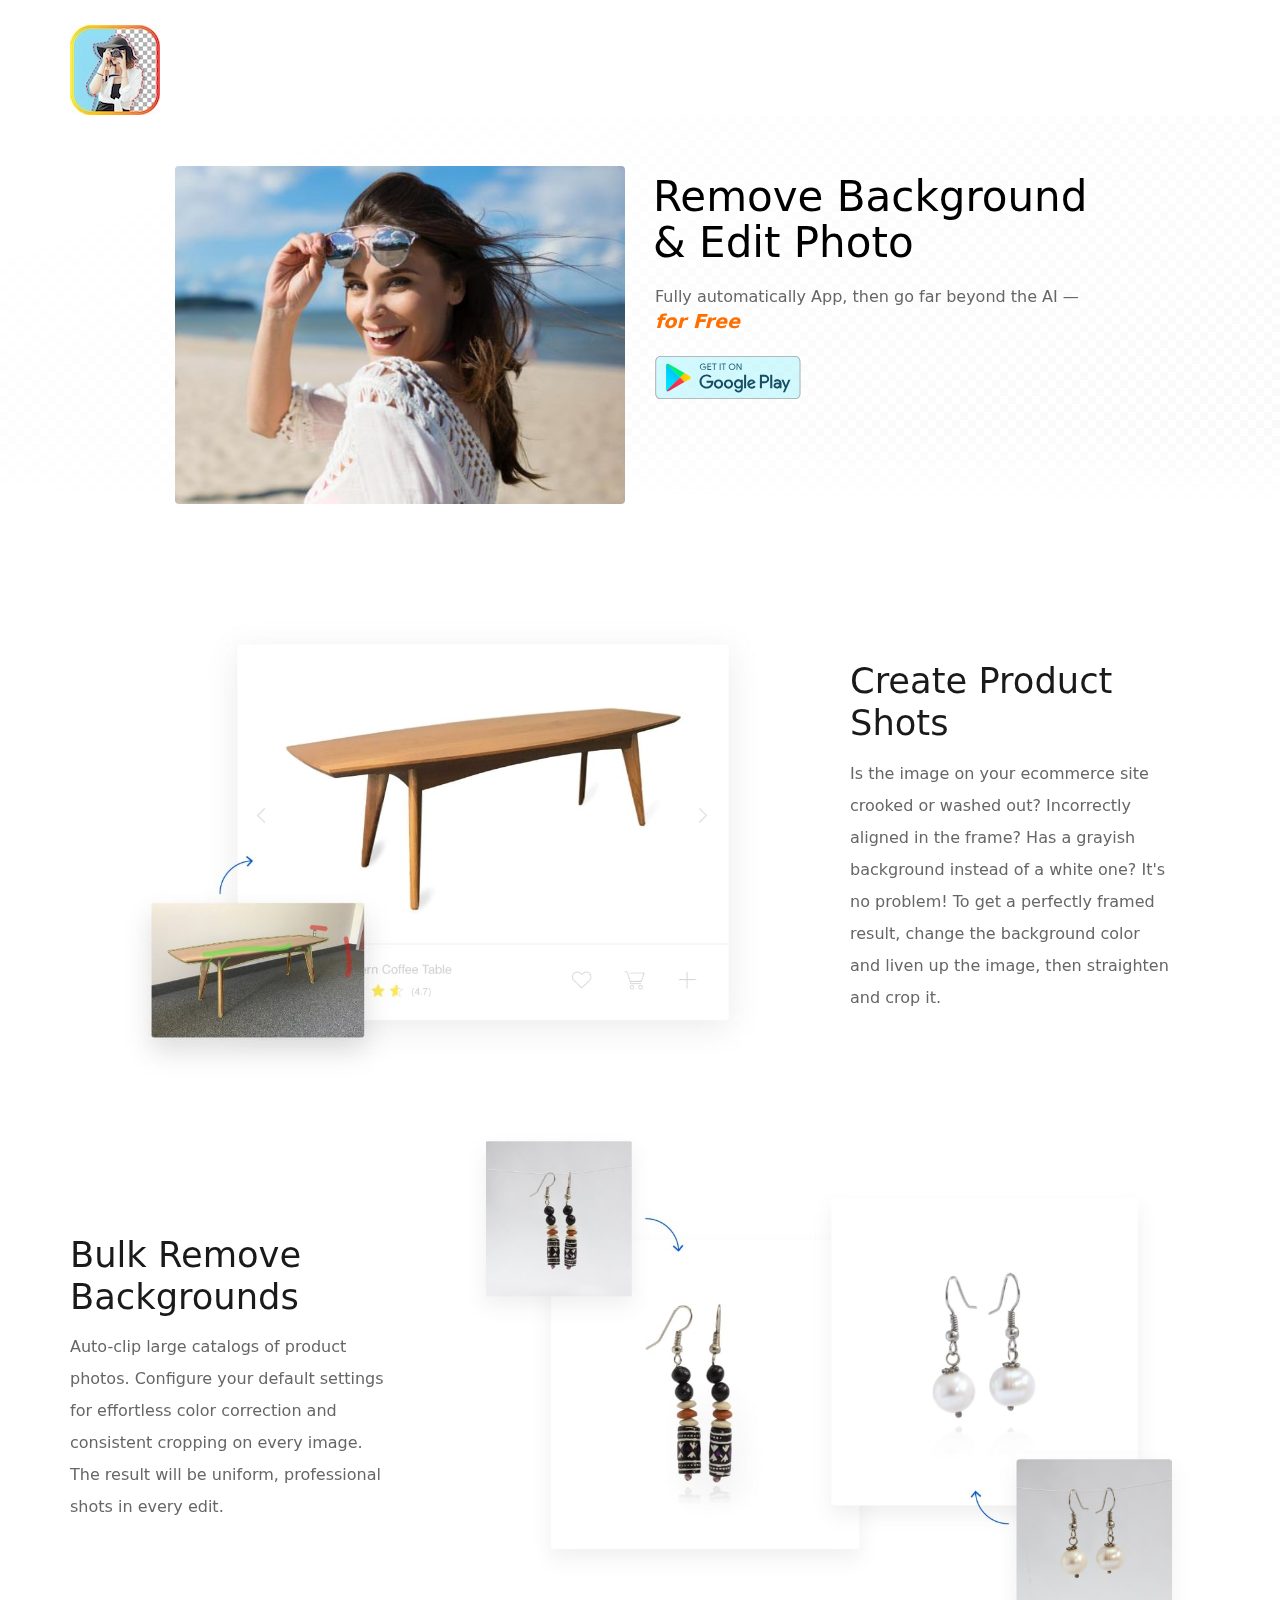
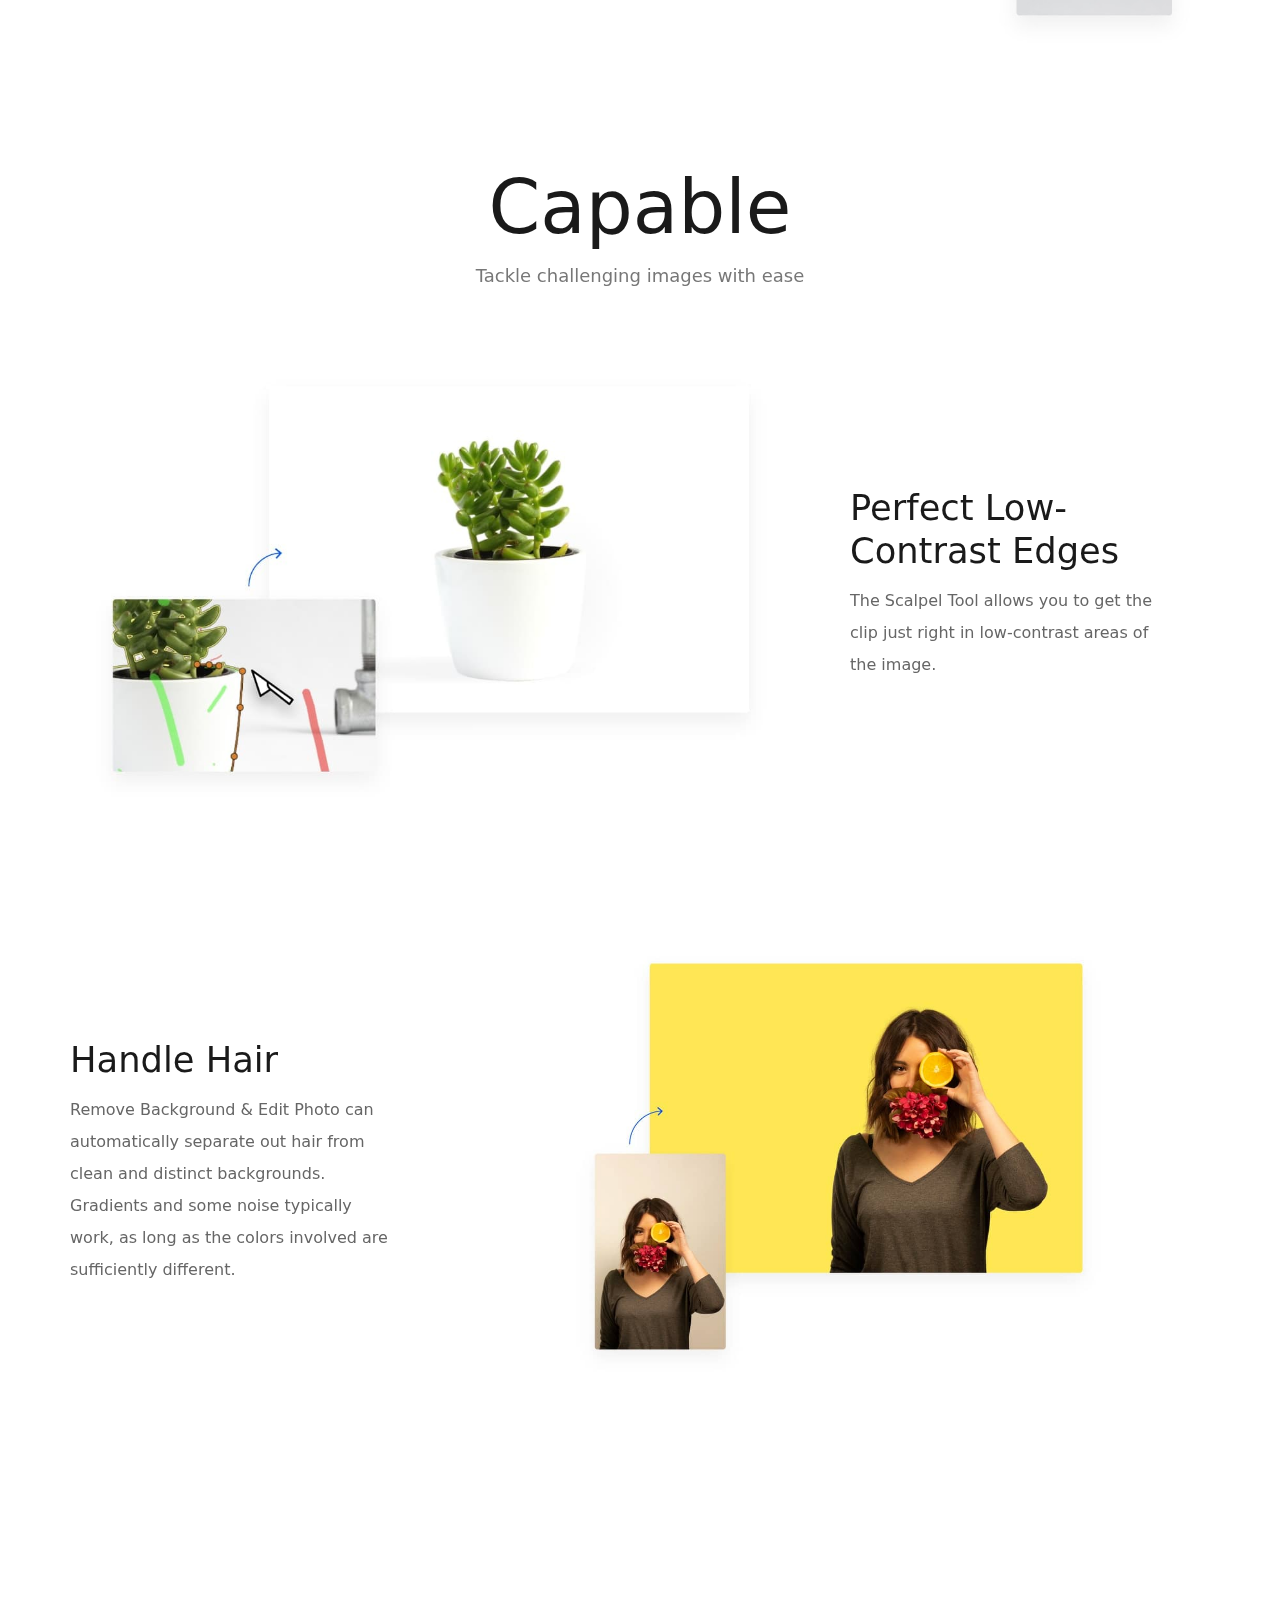
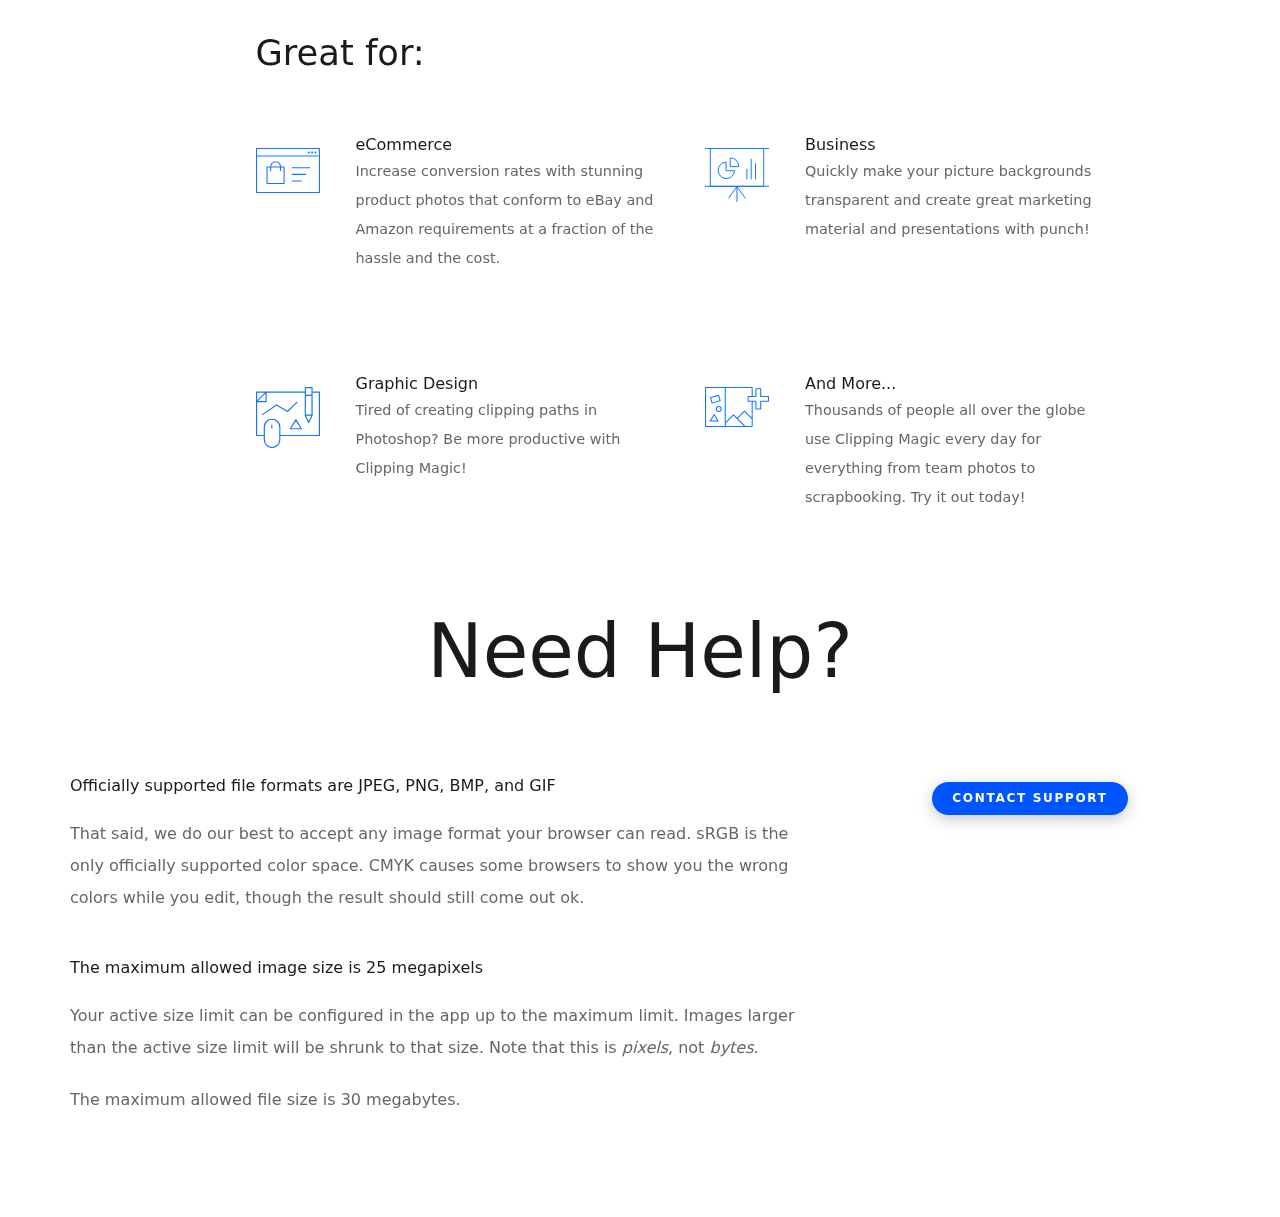
==== commit 60818913: "fixxx" ====
--- a/index.html
+++ b/index.html
@@ -60,7 +60,7 @@
 		<div class="container">
 			<div class="ClipperNav-top_container">
 				<div class="ClipperNav-nav_chunk">
-					<img src="external_assets/hero_examples/hair_beach_v391182663/result.jpeg" href="" >
+					<img src="external_assets/unnamed.webp" href="" >
 						
 						
 						<div class="Brand-LogoType-text">
@@ -117,7 +117,7 @@
 							  target="_blank"
 							  href="https://play.google.com/store/apps/details?id=com.removebg.backgroundchange2021"
 							>
-							  <img alt="Download it on google play" src="external_assets/hero_examples/hair_beach_v391182663/result.jpeg"
+							  <img alt="Download it on google play" src="external_assets/getItOnGooglePlay.svg"
 							/></a>
 							
 						  </div>
